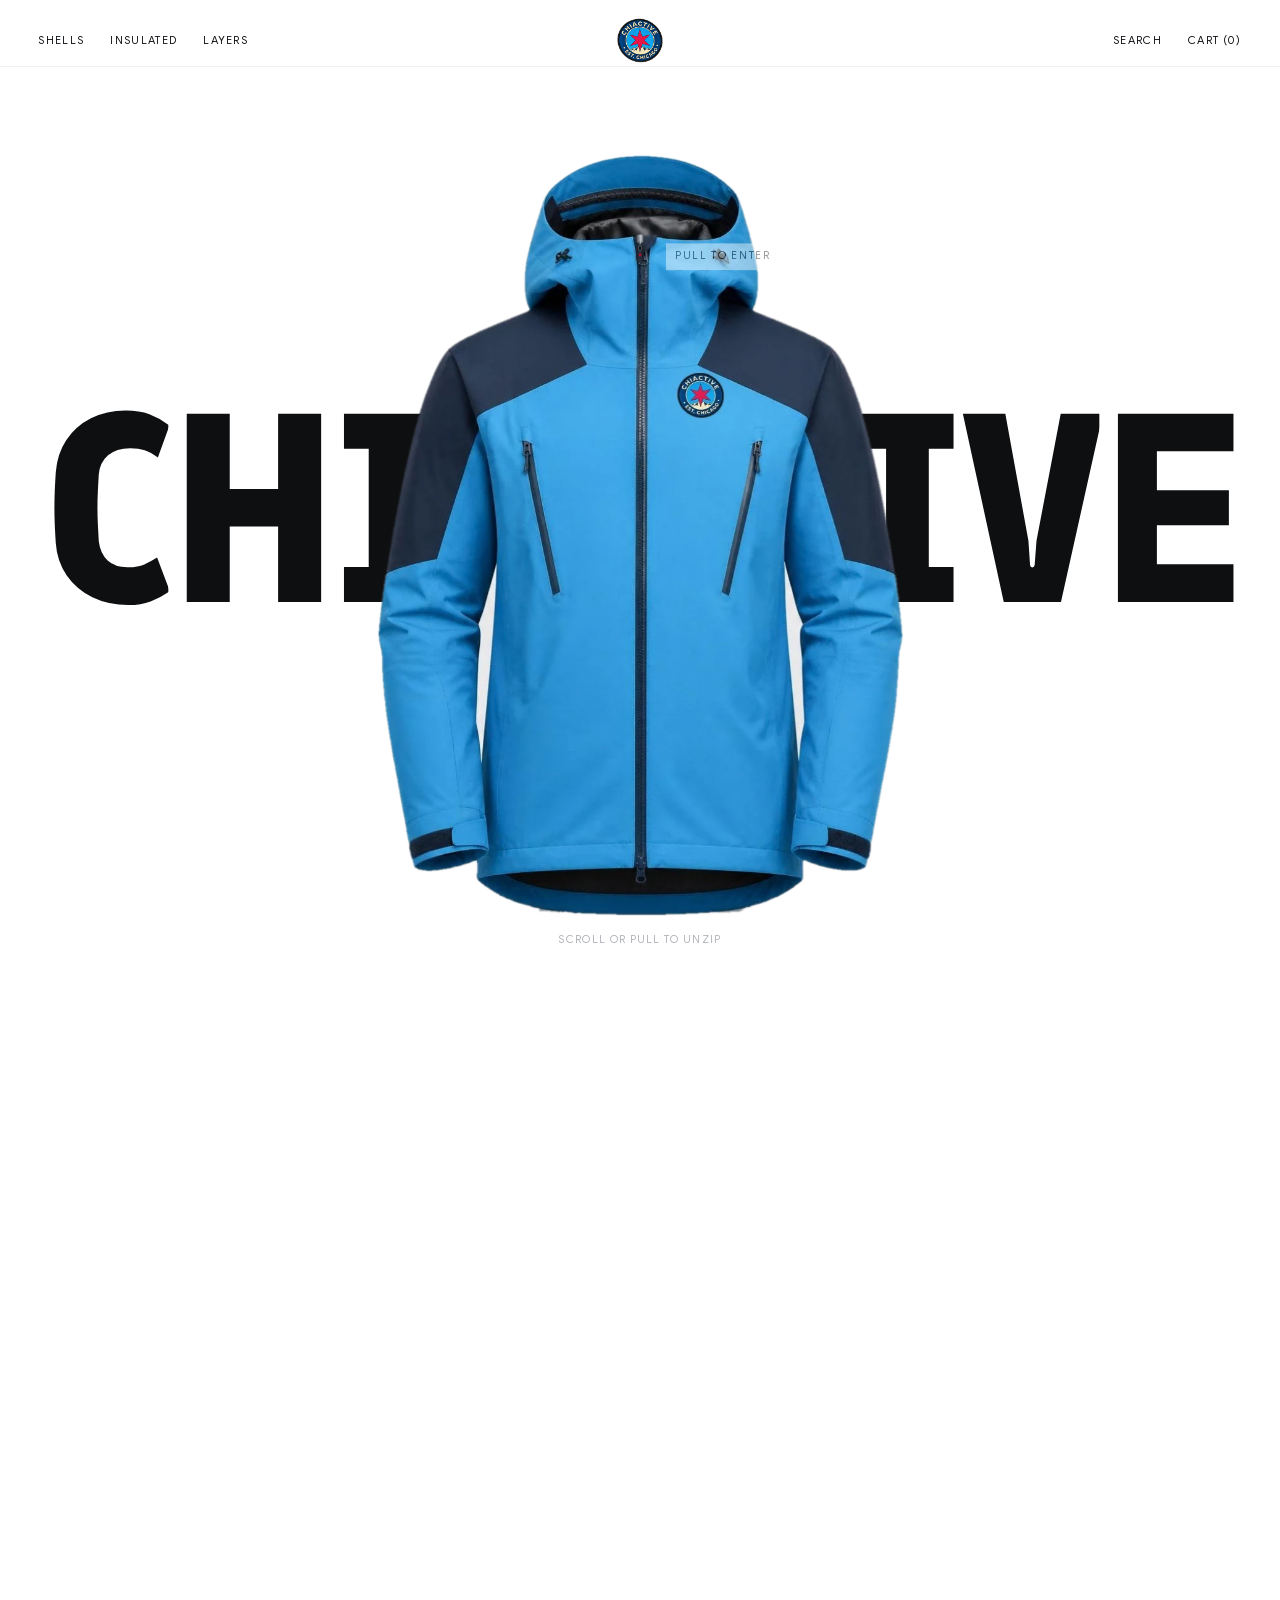
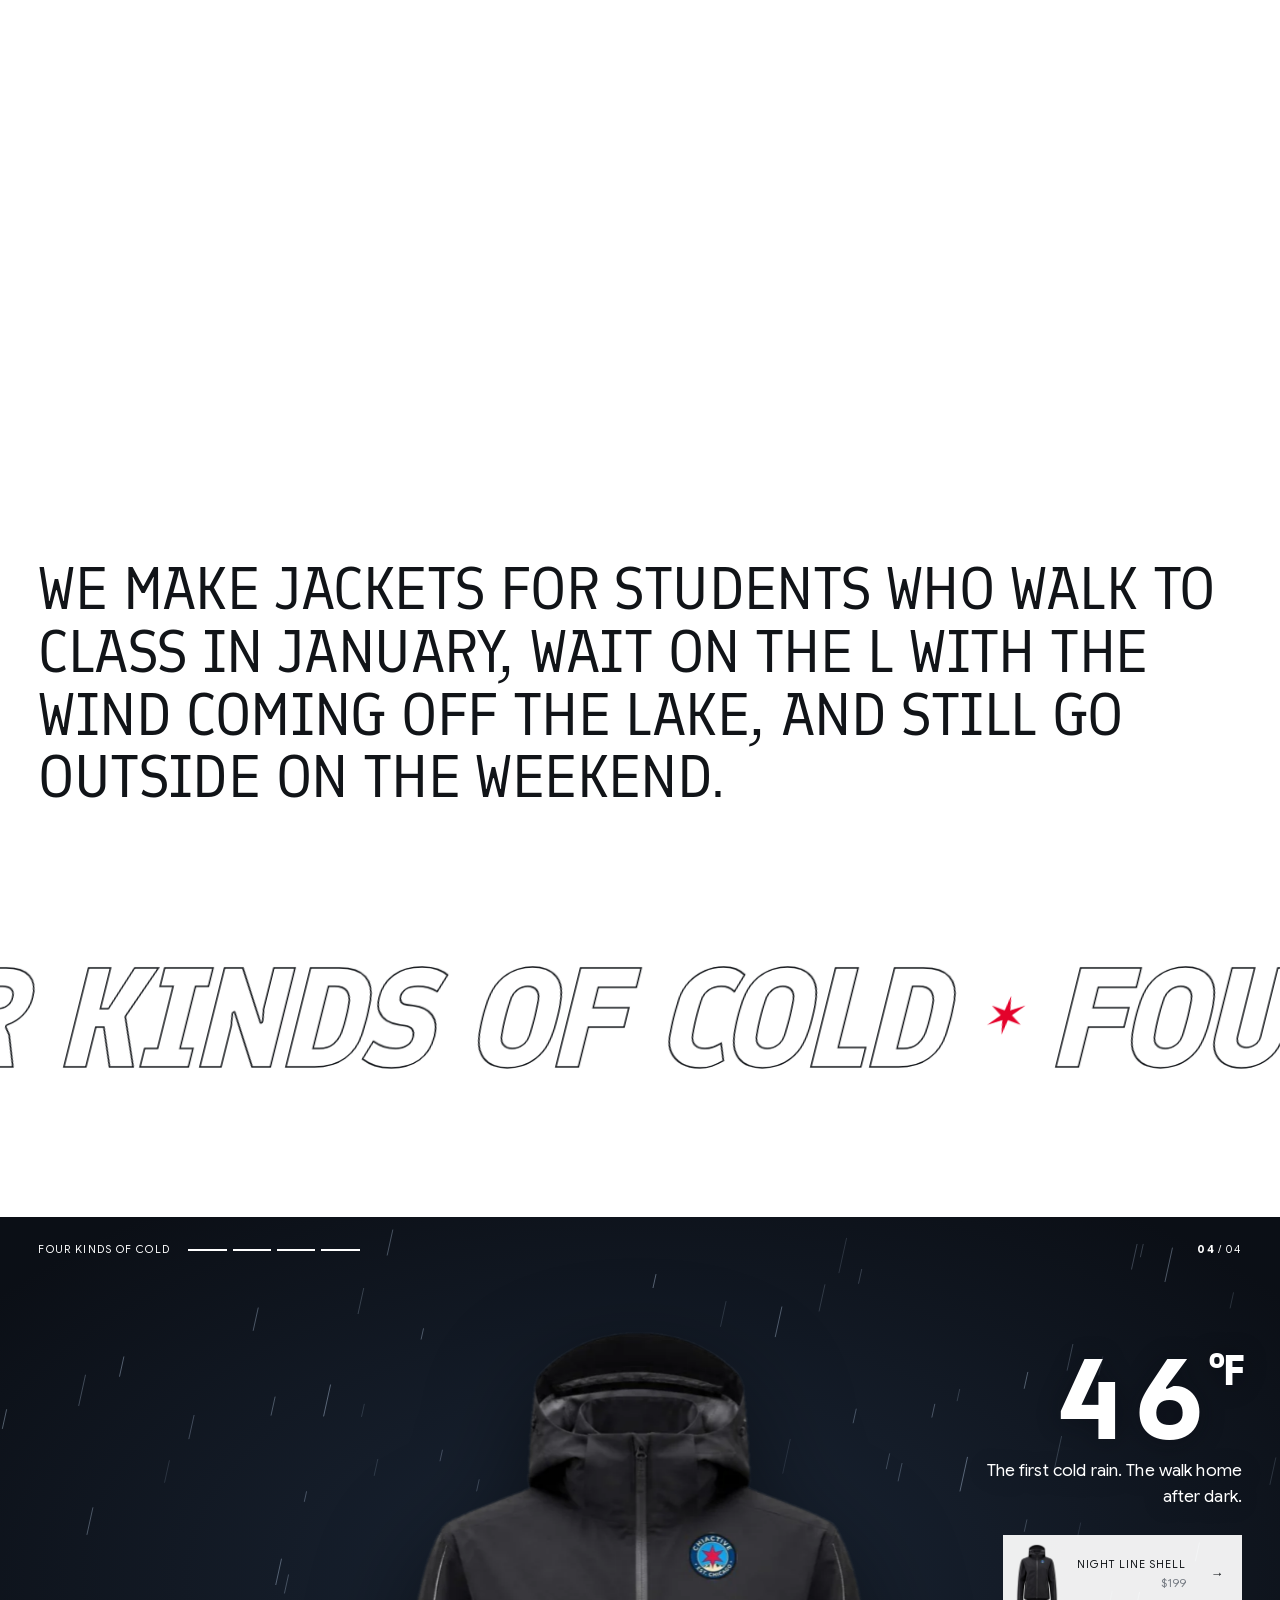
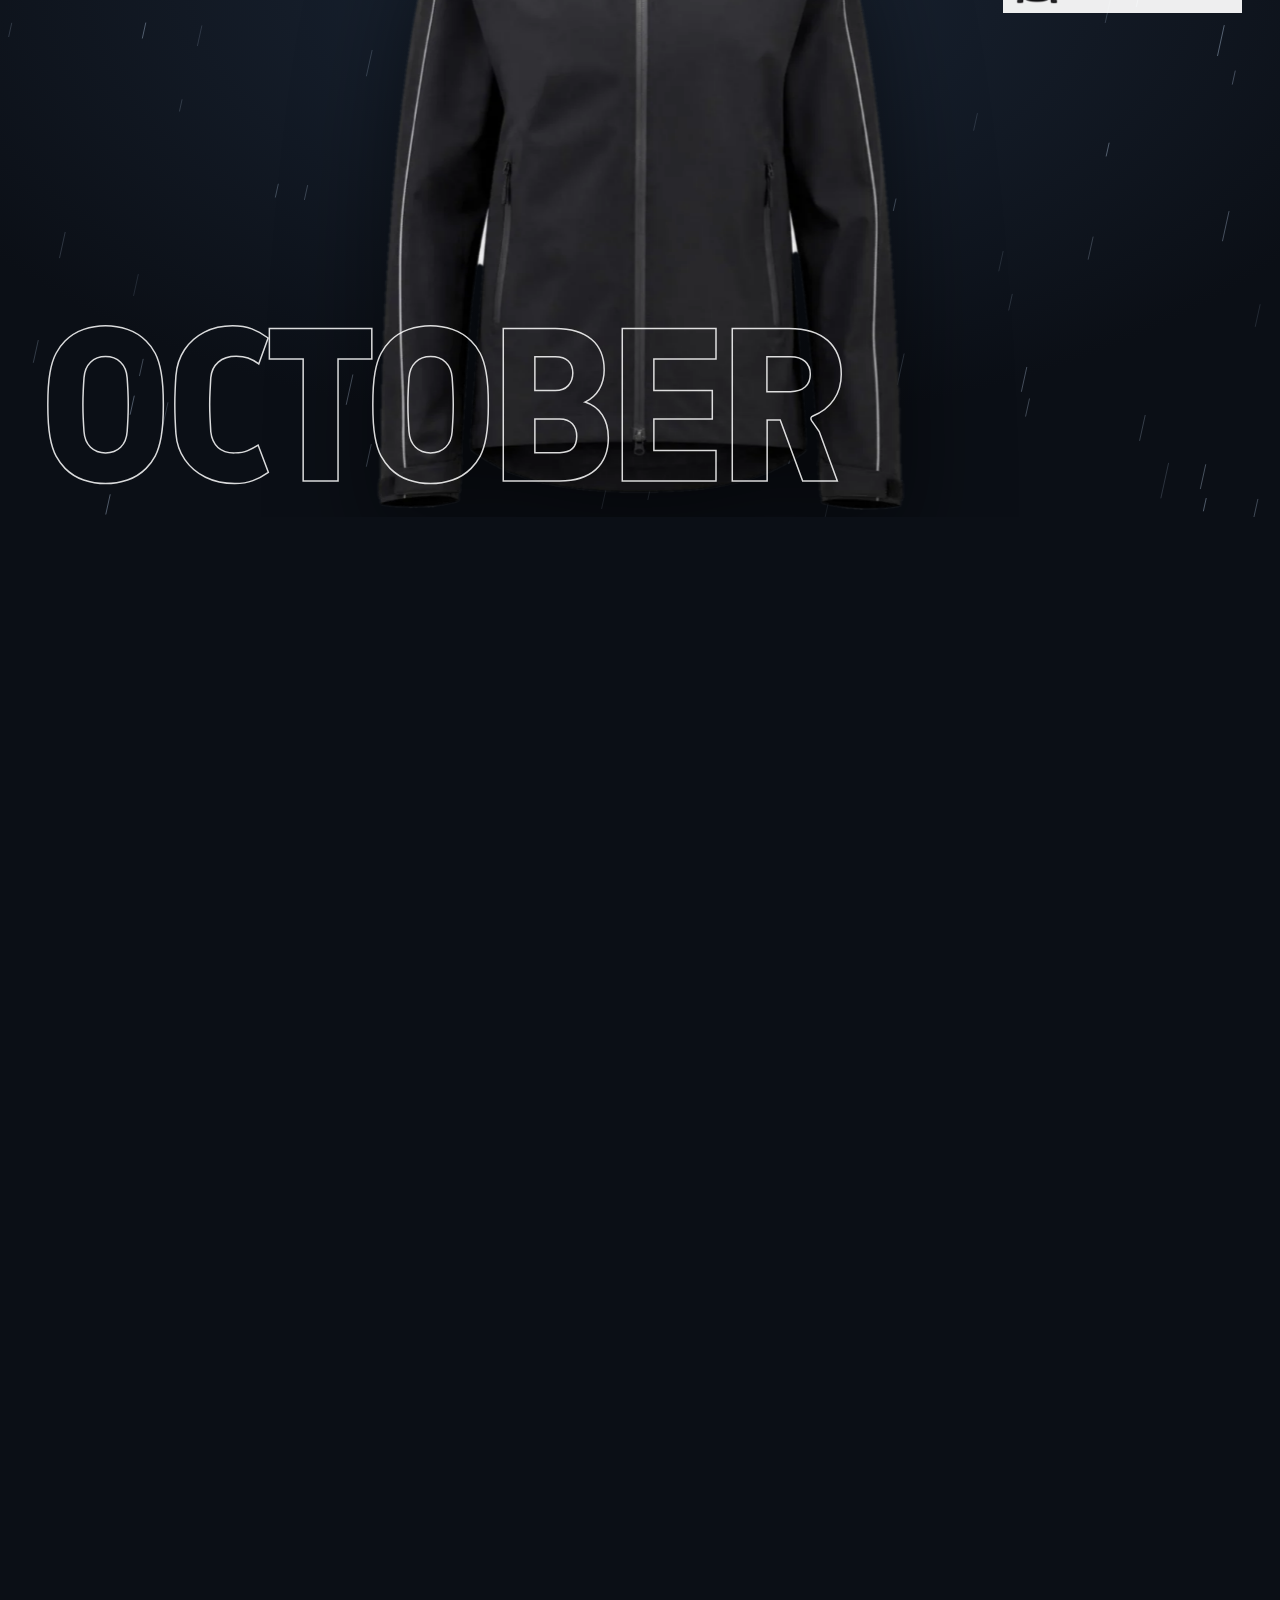
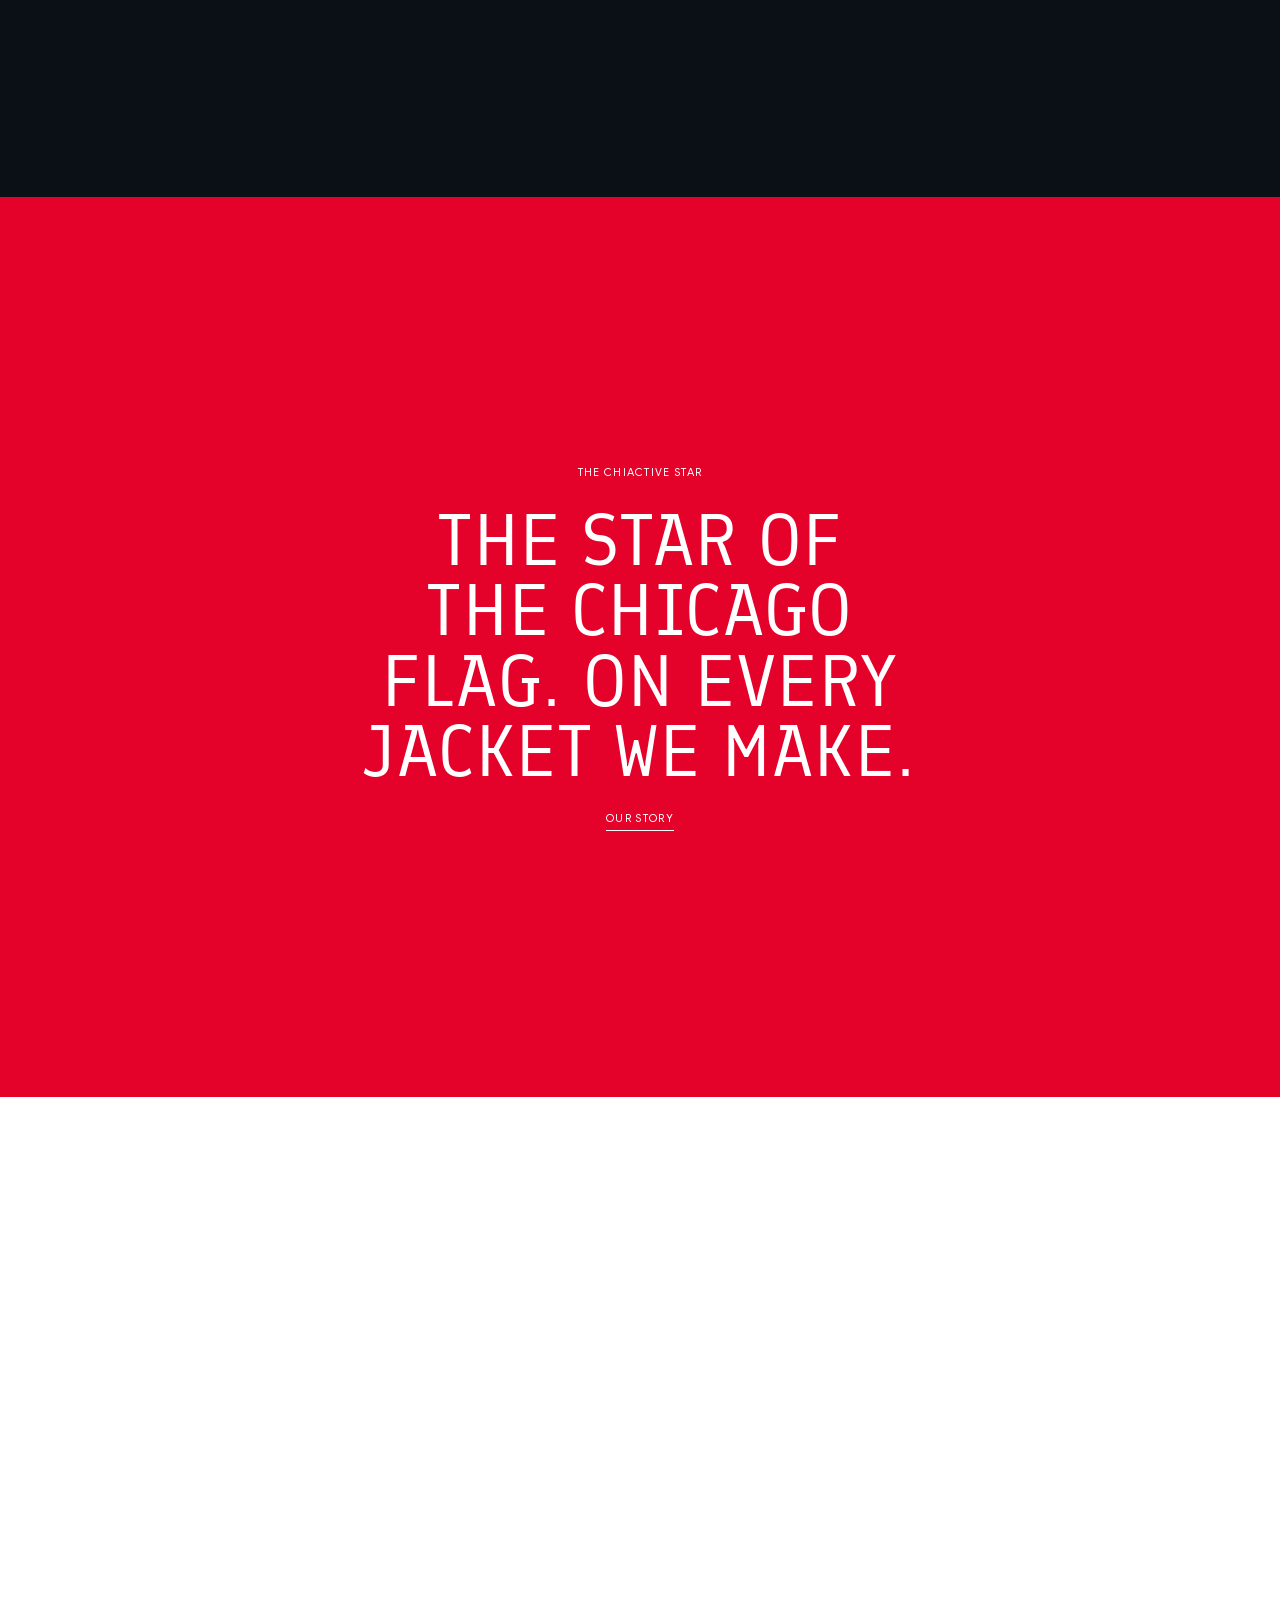
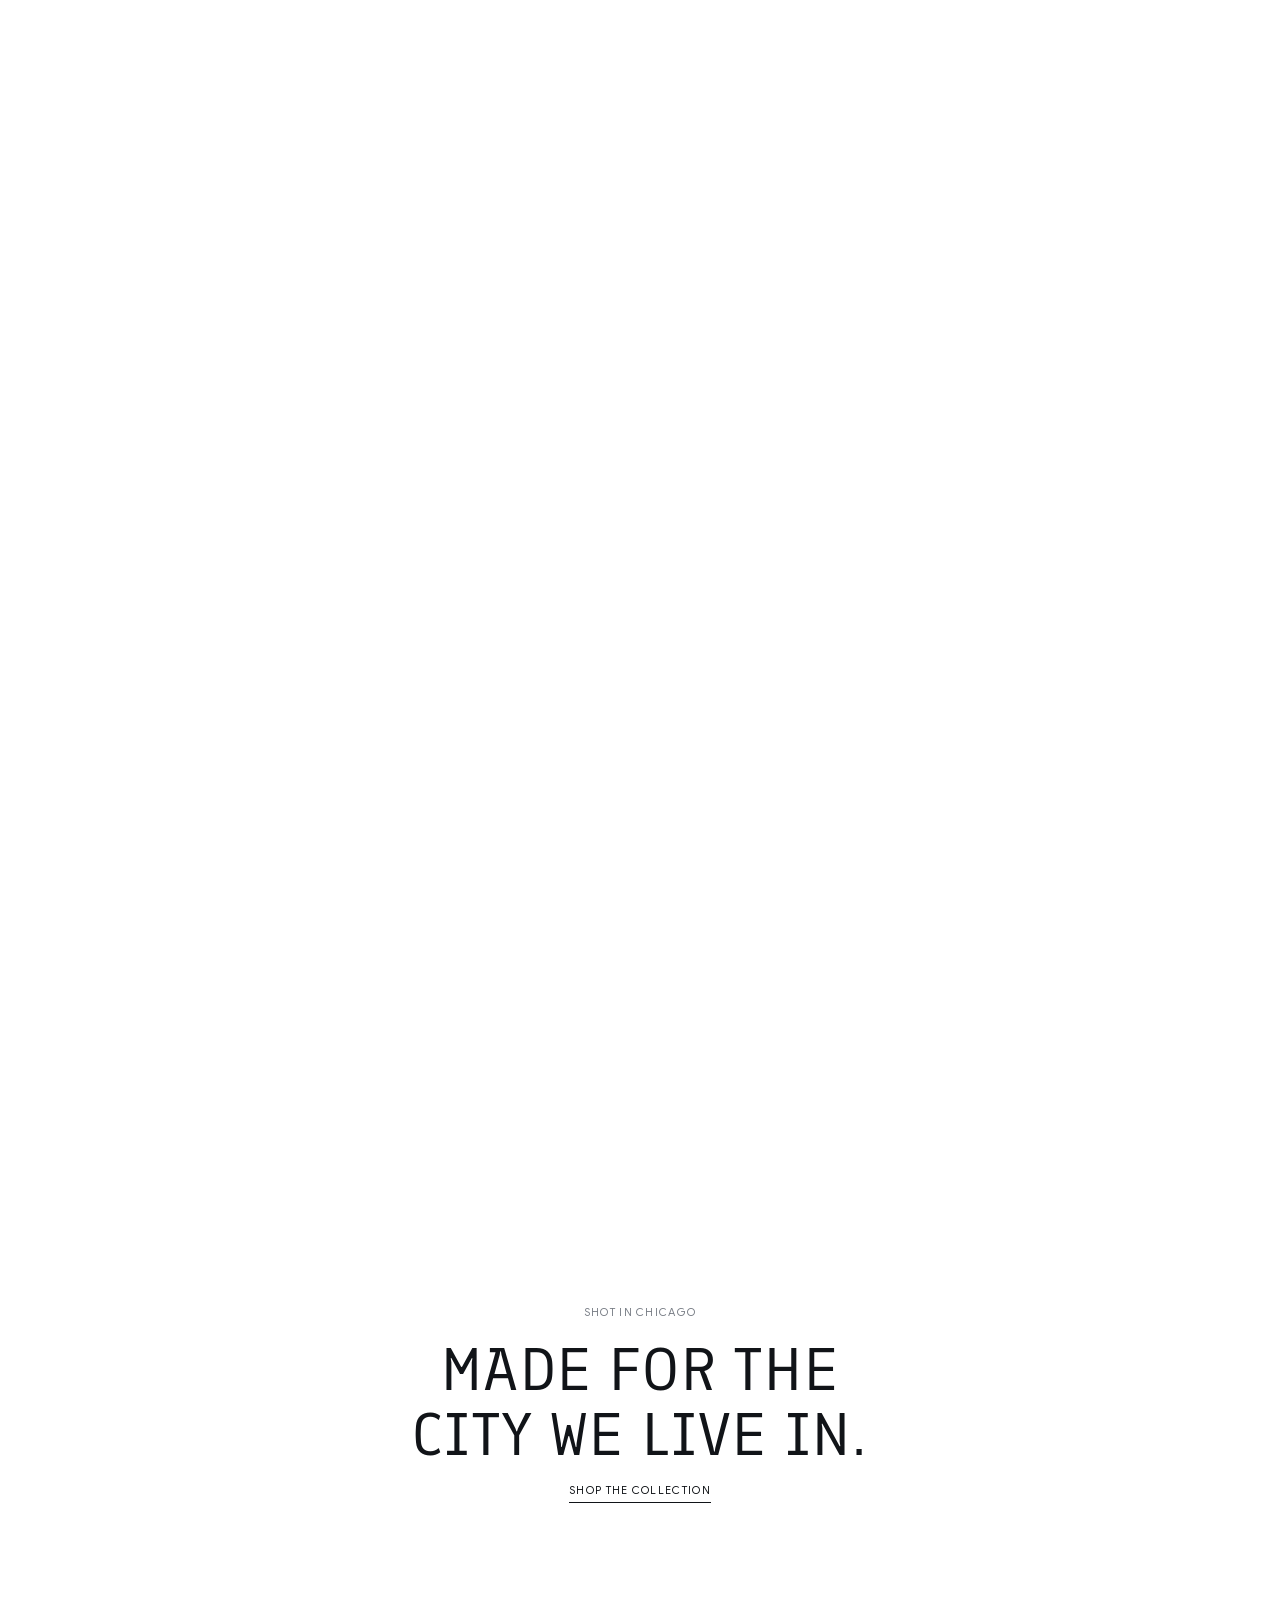
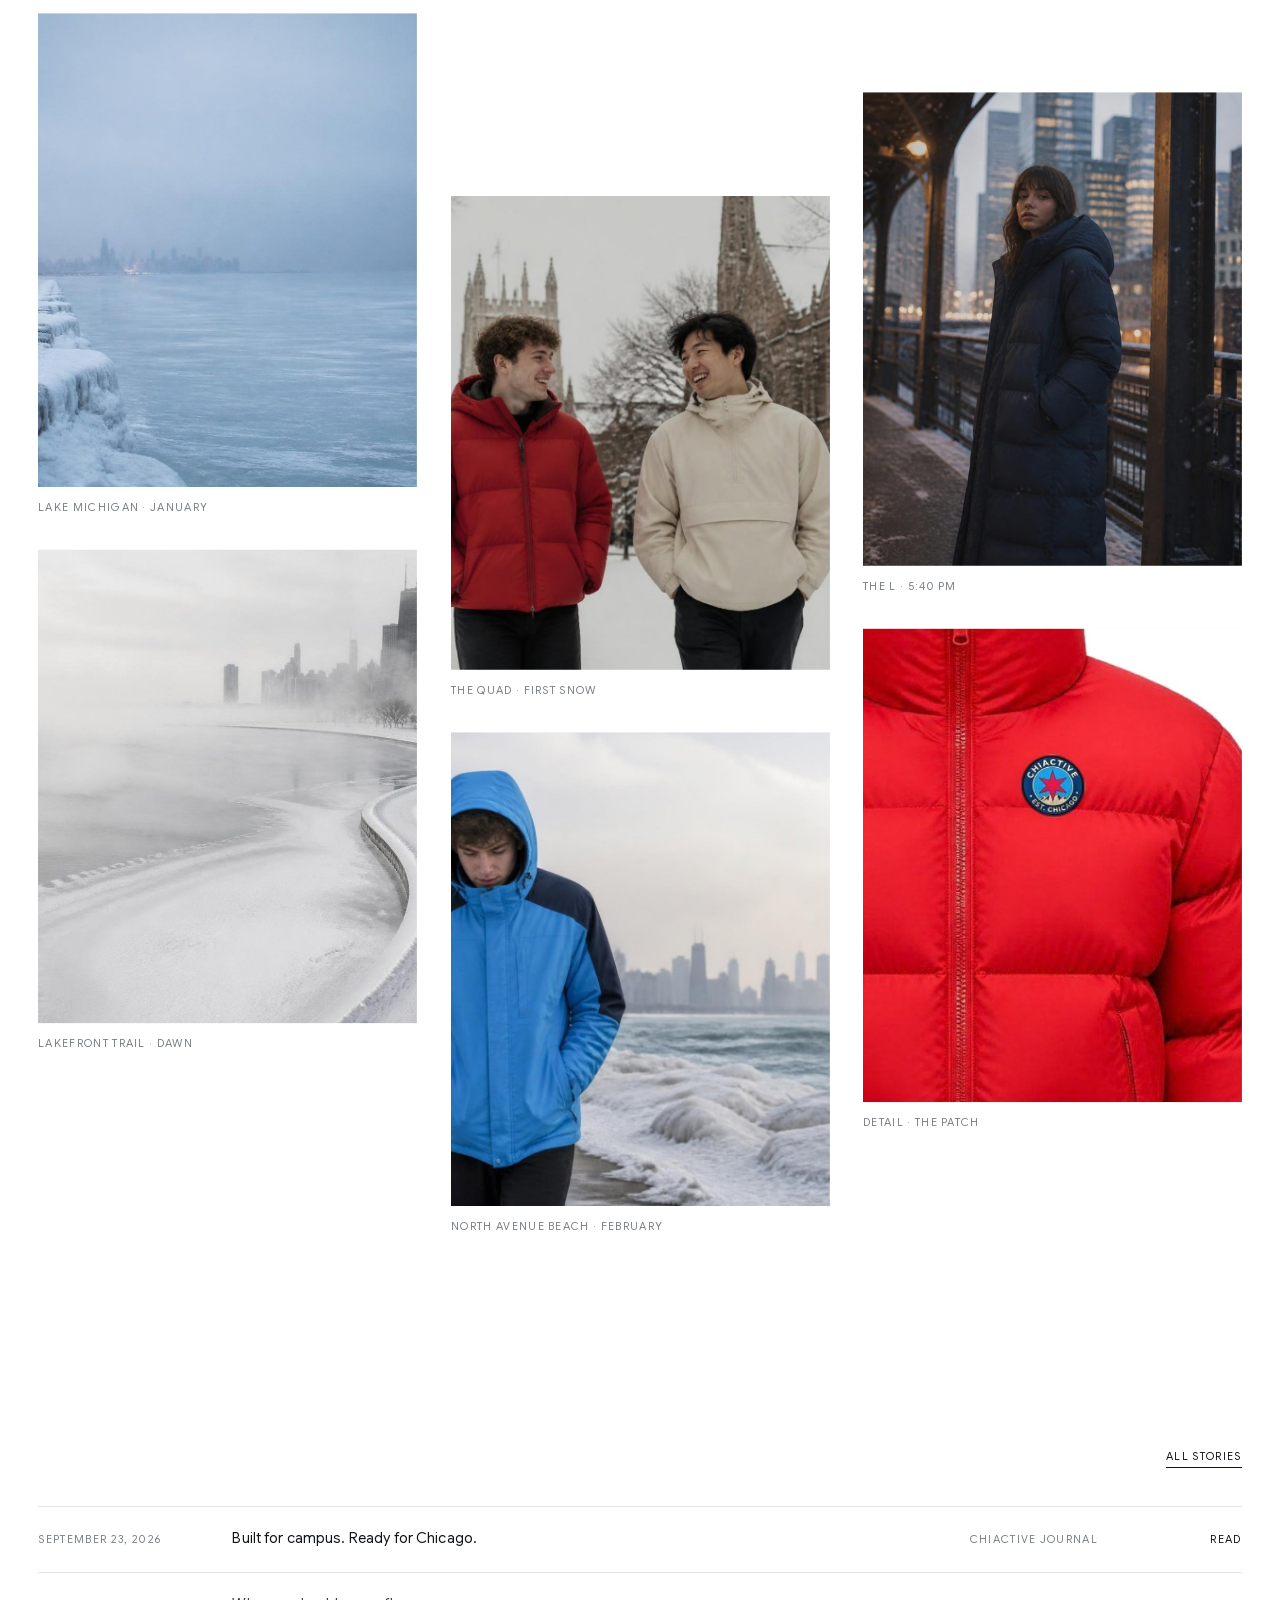
==== index.html @ e617e43b "Update site" ====
<!DOCTYPE html>
<html lang="en" data-root="">
<head>
<meta charset="UTF-8">
<meta name="viewport" content="width=device-width, initial-scale=1">
<title>ChiActive | Collection 01</title>
<meta name="description" content="ChiActive Collection 01: six jackets for the four-season city.">
<link rel="icon" href="images/logo-badge-160.png">
<meta name="theme-color" content="#ffffff">
<meta property="og:type" content="website">
<meta property="og:site_name" content="ChiActive">
<meta property="og:title" content="ChiActive | Collection 01">
<meta property="og:description" content="ChiActive Collection 01: six jackets for the four-season city.">
<meta property="og:image" content="https://myraune.github.io/chiactive/images/ai/og-image.jpg">
<meta name="twitter:card" content="summary_large_image">
<link rel="stylesheet" href="styles.css?v=c41">
<link rel="preload" as="image" href="images/ai/cutouts/lakeshore-shell-hd.webp">
<script>/* Skip the loading screen after the first visit in this browser session. */
try { if (sessionStorage.getItem('chiactive-loaded')) document.documentElement.classList.add('seen'); } catch (e) {}</script><style>
.cx-edit { --e-bg: #E6E7E9; background: var(--e-bg); }
.cx-edit .e-top { display: flex; justify-content: space-between; padding: 7px var(--gutter); background: #0E0F11; color: #fff; font-size: 10px; letter-spacing: .14em; text-transform: uppercase; }
.cx-edit .e-hdr { display: grid; grid-template-columns: 1fr auto 1fr; align-items: center; padding: 18px var(--gutter); }
.cx-edit .e-hdr nav, .cx-edit .e-tools { display: flex; gap: 26px; font-size: 11px; letter-spacing: .12em; text-transform: uppercase; }
.cx-edit .e-hdr a, .cx-edit .e-tools button { text-decoration: none; background: none; border: 0; padding: 0; cursor: pointer; font: inherit; letter-spacing: inherit; text-transform: inherit; }
.cx-edit .e-tools { justify-self: end; }
.cx-edit .e-logo { font: 700 30px/1 var(--font-head); letter-spacing: .02em; text-decoration: none; }
.e-hero { position: relative; height: min(86svh, 860px); min-height: 560px; overflow: hidden; transition: background .9s var(--ease); }
.e-word { position: absolute; left: 50%; top: 50%; transform: translate(-50%, -54%); margin: 0; font: 700 21vw/.8 var(--font-head); letter-spacing: -.035em; color: #0E0F11; white-space: nowrap; pointer-events: none; will-change: transform; }
.e-stage { position: absolute; left: 50%; bottom: 4%; width: min(40vw, 520px); height: 86%; transform: translateX(-50%); will-change: transform; display: block; z-index: 1; }
.e-stage img { position: absolute; inset: 0; width: 100%; height: 100%; object-fit: contain; object-position: 50% 100%; opacity: 0; transform: translateY(10px) scale(.99); transition: opacity 1.6s var(--ease), transform 2s var(--ease); }
.e-stage::after { content: ""; position: absolute; left: 18%; right: 18%; bottom: -1.5%; height: 5%; background: radial-gradient(closest-side, rgba(14,15,17,.14), rgba(14,15,17,.05) 60%, transparent); animation: e-shadow 7s ease-in-out infinite; }
.e-float { position: absolute; inset: 0; animation: e-float 7s ease-in-out infinite; }
/* "View" label: a round black label follows the pointer over the jacket; the jacket links to its page. */
.e-view { position: absolute; left: 0; top: 0; z-index: 3; pointer-events: none; will-change: transform; }
.e-view span { display: grid; place-items: center; width: 86px; height: 86px; margin: -43px 0 0 -43px; border-radius: 50%; background: #0E0F11; color: #fff; font-size: 10px; letter-spacing: .18em; text-transform: uppercase; opacity: 0; transform: scale(.4); transition: opacity .35s var(--ease), transform .55s var(--ease); }
.e-hero.over .e-view span { opacity: 1; transform: none; }
.e-hero.over a.e-stage { cursor: none; }
@media (hover: none) { .e-view { display: none; } }
@keyframes e-float { 50% { translate: 0 -8px; } }
@keyframes e-shadow { 50% { transform: scaleX(.9); opacity: .75; } }
@media (prefers-reduced-motion: reduce) { .e-float, .e-stage::after { animation: none; } }
.e-stage img.on { opacity: 1; transform: none; }
.e-hero { touch-action: pan-y; }
.e-kicker { position: absolute; left: var(--gutter); top: 9%; font-size: 11px; letter-spacing: .3em; line-height: 2; text-transform: uppercase; }
.e-kicker::after { content: ""; display: block; width: 28px; border-top: 1px solid currentColor; margin-top: 8px; }
.e-side { position: absolute; right: var(--gutter); bottom: 22%; font-size: 11px; letter-spacing: .3em; line-height: 2; text-transform: uppercase; text-align: left; }
.e-side::after { content: ""; display: block; width: 28px; border-top: 1px solid currentColor; margin-top: 8px; }
.e-actions { position: absolute; left: var(--gutter); bottom: 12%; display: flex; gap: 22px; align-items: center; z-index: 2; }
.e-btn { background: #0E0F11; color: #fff; text-decoration: none; padding: 13px 22px; font-size: 11px; letter-spacing: .14em; text-transform: uppercase; }
.e-btn { transition: background .45s var(--ease); }
.e-btn:hover { background: var(--secondary); }
.e-actions .link { color: #0E0F11; }
.e-now { position: absolute; left: var(--gutter); bottom: 5%; font-size: 11px; letter-spacing: .1em; text-transform: uppercase; z-index: 2; }
.e-now a { text-decoration: none; border-bottom: 1px solid currentColor; }
.e-pager { position: absolute; right: var(--gutter); top: 9%; display: grid; gap: 6px; z-index: 2; }
.e-pager button { display: flex; gap: 10px; background: none; border: 0; padding: 2px 0; cursor: pointer; font-size: 11px; letter-spacing: .1em; text-transform: uppercase; color: #6B7078; text-align: left; }
.e-pager button span { width: 20px; }
.e-pager button[aria-pressed="true"] { color: #0E0F11; }
.e-pager button[aria-pressed="true"] span::after { content: " —"; }
.e-cats { display: grid; grid-template-columns: repeat(3, minmax(0, 1fr)); gap: 40px; padding: 36px var(--gutter); background: #0E0F11; color: #fff; }
.e-cat { display: grid; grid-template-columns: 96px minmax(0, 1fr); gap: 20px; align-items: center; text-decoration: none; }
.e-cat img { aspect-ratio: 4 / 5; object-fit: cover; background: #EBEBED; }
.e-cat b { display: block; font: 400 1.3rem var(--font-head); text-transform: uppercase; letter-spacing: .04em; }
.e-cat span { display: block; font-size: 12px; color: #B7BCC3; margin: 4px 0 10px; }
.e-cat i { font-style: normal; font-size: 11px; letter-spacing: .12em; text-transform: uppercase; border-bottom: 1px solid #fff; }
.e-season { display: grid; grid-template-columns: minmax(0, 5fr) minmax(0, 7fr); background: #D5D7DA; min-height: 520px; }
.e-season > div:first-child { display: grid; align-content: center; justify-items: start; gap: 20px; padding: clamp(32px, 6vw, 96px); }
.e-season h2 { font: 700 clamp(3rem, 6vw, 5.6rem)/.88 var(--font-head); letter-spacing: -.01em; }
.e-season img { width: 100%; height: 100%; object-fit: cover; filter: grayscale(1) contrast(1.05); }
.e-best { padding: 64px var(--gutter) 0; }
.e-best-head { display: flex; justify-content: space-between; align-items: baseline; margin-bottom: 24px; }
.e-best-head h2 { font: 700 1.8rem var(--font-head); letter-spacing: .01em; }
.e-grid { display: grid; grid-template-columns: repeat(4, minmax(0, 1fr)); gap: 16px; }
.e-card { text-decoration: none; display: grid; gap: 6px; }
.e-card div { position: relative; background: #EBEBED; aspect-ratio: 1136/1408; overflow: hidden; }
.e-card img { width: 100%; height: 100%; object-fit: cover; transition: transform 1.6s var(--ease); }
.e-card:hover img { transform: scale(1.035); }
.e-heart { position: absolute; right: 10px; top: 10px; width: 26px; height: 26px; display: grid; place-items: center; border-radius: 50%; background: #fff; font-size: 13px; }
.e-card p { font-size: 12px; letter-spacing: .06em; text-transform: uppercase; }
.e-card .m { color: #6B7078; }
.cx-edit .ftr { background: var(--e-bg); }
@media (max-width: 800px) {
  .cx-edit .e-top span:last-child { display: none; }
  .cx-edit .e-tools { gap: 16px; }
  .e-hero { height: 128vw; }
  .e-stage { width: 70vw; height: 64%; bottom: 20%; }
  .e-word { top: 40%; }
  .e-pager { display: none; }
  .e-side { display: none; }
  .e-cats, .e-season { grid-template-columns: 1fr; }
  .e-grid { grid-template-columns: repeat(2, minmax(0, 1fr)); }
}
</style>
<style>
/* Main homepage: editorial opening on studio grey, then the minimal store on white. */
.home-ed { background: #fff; }
.home-ed .ed-top { background: #FFFFFF; }
.home-ed .ftr { background: #fff; }
.home-ed .e-hero { height: calc(100svh - 66px); max-height: 940px; }
.home-ed .e-kicker, .home-ed .e-pager, .home-ed .e-side, .home-ed .e-actions, .home-ed .e-now { display: none; }
@media (max-width: 800px) {
  .home-ed .e-hero { height: 128vw; max-height: none; }
}
</style>
</head>
<body class="cx-edit home-ed">
<a class="skip" href="#main">Skip to content</a>

<div class="loader" aria-hidden="true"><div class="loader-logo"></div></div>
<div class="site-top">
<header class="e-hdr">
  <nav class="hdr-nav" aria-label="Main"><button class="menu-btn" type="button" aria-expanded="false" aria-controls="menu">Menu</button><a href="shop.html#shells">Shells</a><a href="shop.html#insulated">Insulated</a><a href="shop.html#layers">Layers</a></nav>
  <a class="e-logo e-badge" href="index.html" aria-label="ChiActive home"><img src="images/logo-badge-160.png" alt="" width="46" height="46"></a>
  <div class="e-tools"><button type="button" data-open-search>Search</button><button type="button" data-open-cart aria-label="Open cart">Cart <span class="cart-count" aria-live="polite">0</span></button></div>
</header>
</div>
<div class="menu" id="menu" hidden><nav aria-label="Menu"><a href="shop.html">Shop</a><a href="shop.html#shells">Shells</a><a href="shop.html#insulated">Insulated</a><a href="shop.html#layers">Layers</a><a href="blog/index.html">Journal</a><a href="about.html">About</a></nav><div class="menu-sub"><a class="link" href="checkout.html">Checkout</a></div></div>

<main id="main">
  <section class="zip" data-zip aria-label="Unzip the Lakeshore Shell to enter Collection 01">
    <div class="zip-pin">
      <p class="zip-word" aria-hidden="true" data-split="chars" data-manual>CHIACTIVE</p>
      <div class="zip-inside">
        <div class="zi-head"><p class="small muted">Collection 01</p><h2>Six jackets. One city.</h2></div>
        <div class="zi-row"><a class="zi-item" href="jackets/lakeshore-shell.html"><img src="images/ai/cutouts/lakeshore-shell.webp" alt="" loading="lazy" style="view-transition-name:jkt-lakeshore-shell"><b>Lakeshore Shell</b><span>$289</span></a><a class="zi-item" href="jackets/312-down-parka.html"><img src="images/ai/cutouts/312-down-parka.webp" alt="" loading="lazy" style="view-transition-name:jkt-312-down-parka"><b>312 Down Parka</b><span>$349</span></a><a class="zi-item" href="jackets/loop-puffer.html"><img src="images/ai/cutouts/loop-puffer.webp" alt="" loading="lazy" style="view-transition-name:jkt-loop-puffer"><b>Loop Puffer</b><span>$229</span></a><a class="zi-item" href="jackets/wacker-anorak.html"><img src="images/ai/cutouts/wacker-anorak.webp" alt="" loading="lazy" style="view-transition-name:jkt-wacker-anorak"><b>Wacker Anorak</b><span>$149</span></a><a class="zi-item" href="jackets/north-branch-fleece.html"><img src="images/ai/cutouts/north-branch-fleece.webp" alt="" loading="lazy" style="view-transition-name:jkt-north-branch-fleece"><b>North Branch Fleece</b><span>$139</span></a><a class="zi-item" href="jackets/night-line-shell.html"><img src="images/ai/cutouts/night-line-shell.webp" alt="" loading="lazy" style="view-transition-name:jkt-night-line-shell"><b>Night Line Shell</b><span>$199</span></a></div>
        <a class="link zi-all" href="shop.html">Shop the collection</a>
      </div>
      <div class="zip-jacket"><img class="zip-photo" src="images/ai/cutouts/lakeshore-shell-hd.webp" alt="The Lakeshore Shell, zipped up"></div>
      
      <canvas class="zip-gl" aria-hidden="true"></canvas>
      <img class="zip-badge" src="images/logo-badge.png" alt="" aria-hidden="true">
      <button class="zip-pull" type="button" role="slider" aria-label="Zip pull: drag down to unzip" aria-valuemin="0" aria-valuemax="100" aria-valuenow="0"><svg viewBox="0 0 60 140" aria-hidden="true"><defs>
        <linearGradient id="zpM" x1="0" x2="1"><stop offset="0" stop-color="#2A2F37"/><stop offset=".45" stop-color="#9AA1AA"/><stop offset=".6" stop-color="#C9CED4"/><stop offset="1" stop-color="#2A2F37"/></linearGradient>
        <linearGradient id="zpT" x1="0" x2="1"><stop offset="0" stop-color="#151A22"/><stop offset=".5" stop-color="#2C3644"/><stop offset="1" stop-color="#151A22"/></linearGradient></defs>
      <path d="M9 4 Q30 -3 51 4 L46 38 Q30 46 14 38 Z" fill="url(#zpM)"/>
      <path d="M16 8 Q30 4 44 8" stroke="#fff" stroke-opacity=".5" stroke-width="1.5" fill="none"/>
      <rect x="24" y="32" width="12" height="20" rx="4" fill="url(#zpM)"/>
      <rect x="11" y="46" width="38" height="92" rx="19" fill="url(#zpT)"/>
      <rect x="13.5" y="48.5" width="33" height="87" rx="16.5" fill="none" stroke="#fff" stroke-opacity=".18"/>
      <rect x="22" y="56" width="16" height="22" rx="8" fill="#0B0F16" stroke="#9AA1AA" stroke-width="2"/>
      <polygon points="30.00,91.00 32.15,96.28 37.79,95.50 34.30,100.00 37.79,104.50 32.15,103.72 30.00,109.00 27.85,103.72 22.21,104.50 25.70,100.00 22.21,95.50 27.85,96.28" fill="#E4022B"/></svg></button>
      <span class="zip-hint" aria-hidden="true">Pull to enter</span>
      <p class="zip-cue small">Scroll or pull to unzip</p>
    </div>
  </section>

  <section class="mf" aria-label="What ChiActive is for">
    <p class="small muted mf-kicker" data-split>ChiActive · Est. Chicago</p>
    <p class="mf-text" data-scrub>We make jackets for students who walk to class in January, wait on the L with the wind coming off the lake, and still go outside on the weekend.</p>
  </section>
  <div class="mq" aria-hidden="true"><div class="mq-track"><div class="mq-group"><span>Four kinds of cold</span><i>✶</i><span>Four kinds of cold</span><i>✶</i><span>Four kinds of cold</span><i>✶</i></div><div class="mq-group"><span>Four kinds of cold</span><i>✶</i><span>Four kinds of cold</span><i>✶</i><span>Four kinds of cold</span><i>✶</i></div></div></div>
  <section class="ss" data-seasons aria-label="Four kinds of cold">
    <div class="ss-stage" data-stage>
      <div class="ss-track"><article class="ss-panel" aria-label="January">
        <div class="ss-media"><img src="images/ai/campaign-l-platform.jpg" alt="Wind chill on the L platform, 7:40 am." style="object-position:50% 30%" loading="lazy"></div><div class="ss-shade"></div>
        <p class="ss-month" aria-hidden="true">January</p>
        <div class="ss-info"><p class="ss-temp"><b data-temp="-4" data-from="32">−4</b><span>°F</span></p><p class="ss-line">Wind chill on the L platform, 7:40 am.</p>
          <a class="ss-chip" href="jackets/312-down-parka.html"><img src="images/ai/cutouts/312-down-parka.webp" alt="" loading="lazy"><span><b>312 Down Parka</b>$349</span><i aria-hidden="true">→</i></a></div>
      </article><article class="ss-panel" aria-label="February">
        <div class="ss-media"><img src="images/ai/campaign-breakwater.jpg" alt="Thirty miles an hour off a frozen lake." style="object-position:30% 50%" loading="lazy"></div><div class="ss-shade"></div>
        <p class="ss-month" aria-hidden="true">February</p>
        <div class="ss-info"><p class="ss-temp"><b data-temp="19" data-from="-4">19</b><span>°F</span></p><p class="ss-line">Thirty miles an hour off a frozen lake.</p>
          <a class="ss-chip" href="jackets/lakeshore-shell.html"><img src="images/ai/cutouts/lakeshore-shell.webp" alt="" loading="lazy"><span><b>Lakeshore Shell</b>$289</span><i aria-hidden="true">→</i></a></div>
      </article><article class="ss-panel" aria-label="April">
        <div class="ss-media"><img src="images/ai/campaign-campus.jpg" alt="Snow on the quad. Sun on the way." style="object-position:50% 40%" loading="lazy"></div><div class="ss-shade"></div>
        <p class="ss-month" aria-hidden="true">April</p>
        <div class="ss-info"><p class="ss-temp"><b data-temp="41" data-from="19">41</b><span>°F</span></p><p class="ss-line">Snow on the quad. Sun on the way.</p>
          <a class="ss-chip" href="jackets/loop-puffer.html"><img src="images/ai/cutouts/loop-puffer.webp" alt="" loading="lazy"><span><b>Loop Puffer</b>$229</span><i aria-hidden="true">→</i></a></div>
      </article><article class="ss-panel ss-night" aria-label="October">
        <div class="ss-media ss-dark"><canvas class="ss-rain" aria-hidden="true"></canvas></div><img class="ss-hero-cut" src="images/ai/cutouts/night-line-shell.webp" alt="The Night Line Shell in the rain" loading="lazy">
        <p class="ss-month" aria-hidden="true">October</p>
        <div class="ss-info"><p class="ss-temp"><b data-temp="46" data-from="41">46</b><span>°F</span></p><p class="ss-line">The first cold rain. The walk home after dark.</p>
          <a class="ss-chip" href="jackets/night-line-shell.html"><img src="images/ai/cutouts/night-line-shell.webp" alt="" loading="lazy"><span><b>Night Line Shell</b>$199</span><i aria-hidden="true">→</i></a></div>
      </article></div>
      <div class="ss-ui"><p class="small">Four kinds of cold</p><div class="ss-bars"><i><span></span></i><i><span></span></i><i><span></span></i><i><span></span></i></div><p class="small ss-count"><b data-ss-n>01</b> / 04</p></div>
    </div>
  </section>
  <section class="st" data-star aria-label="The ChiActive patch">
    <div class="st-stage" data-stage>
      <div class="st-cam"><img class="st-jacket" src="images/ai/white/lakeshore-shell.jpg" alt="The Lakeshore Shell" loading="lazy"><img class="st-badge" src="images/logo-badge.png" alt="" loading="lazy"></div>
      <div class="st-bg"></div>
      <svg class="st-svg" aria-hidden="true"><polygon class="st-star" points="0.0000,-1.0000 0.2400,-0.4157 0.8660,-0.5000 0.4800,0.0000 0.8660,0.5000 0.2400,0.4157 0.0000,1.0000 -0.2400,0.4157 -0.8660,0.5000 -0.4800,0.0000 -0.8660,-0.5000 -0.2400,-0.4157"/></svg>
      <p class="st-fig small">Fig. 01 · Lakeshore Shell</p>
      <p class="st-look">Look closer.</p>
      <div class="st-notes"><p class="small">Fig. 02 · The patch</p><p class="small">41.8781° N, 87.6298° W</p></div>
      <div class="st-final"><p class="small">The ChiActive star</p><h2 data-split data-manual>The star of the Chicago flag. On every jacket we make.</h2><a class="link" href="about.html">Our story</a></div>
    </div>
  </section>
  <section class="gl" data-gallery-cols aria-labelledby="gl-h">
    <div class="gl-head"><p class="small muted">Shot in Chicago</p><h2 id="gl-h" data-split>Made for the city we live in.</h2><a class="link" href="shop.html" data-magnetic>Shop the collection</a></div>
    <div class="gl-cols"><div class="gl-col" data-speed="-0.6"><figure class="gl-fig" data-reveal="mask"><div class="gl-in"><img src="images/ai/campaign-breakwater.jpg" alt="Lake Michigan · January" loading="lazy"></div><figcaption class="small">Lake Michigan · January</figcaption></figure><figure class="gl-fig" data-reveal="mask"><div class="gl-in"><img src="images/ai/campaign-shoreline.jpg" alt="Lakefront Trail · Dawn" loading="lazy"></div><figcaption class="small">Lakefront Trail · Dawn</figcaption></figure></div><div class="gl-col" data-speed="0.5"><figure class="gl-fig" data-reveal="mask"><div class="gl-in"><img src="images/ai/campaign-campus.jpg" alt="The quad · First snow" loading="lazy"></div><figcaption class="small">The quad · First snow</figcaption></figure><figure class="gl-fig" data-reveal="mask"><div class="gl-in"><img src="images/ai/campaign-lakefront.jpg" alt="North Avenue Beach · February" loading="lazy"></div><figcaption class="small">North Avenue Beach · February</figcaption></figure></div><div class="gl-col" data-speed="-1.1"><figure class="gl-fig" data-reveal="mask"><div class="gl-in"><img src="images/ai/campaign-l-platform.jpg" alt="The L · 5:40 pm" loading="lazy"></div><figcaption class="small">The L · 5:40 pm</figcaption></figure><figure class="gl-fig" data-reveal="mask"><div class="gl-in"><img src="images/ai/white/loop-puffer-detail-chest.jpg" alt="Detail · The patch" loading="lazy"></div><figcaption class="small">Detail · The patch</figcaption></figure></div></div>
  </section>

  <section class="notes" aria-labelledby="jr">
    <div class="sec-head" style="padding:0"><h2 id="jr" class="small" data-split>Journal</h2><a class="link" href="blog/index.html">All stories</a></div>
    <ul class="jr-list"><li><a href="blog/chiactive-urban-campus-backpack.html"><span class="jr-date">September 23, 2026</span><span class="jr-t">Built for campus. Ready for Chicago.</span><span class="jr-by" data-author>ChiActive Journal</span><span class="jr-go">Read</span></a></li><li><div><span class="jr-date">September 21, 2026</span><span class="jr-t">Why you should own a fleece</span><span class="jr-by" data-author>ChiActive Journal</span><span class="jr-go"></span></div></li><li><div><span class="jr-date">September 20, 2026</span><span class="jr-t">Snow, ice and the walk to class</span><span class="jr-by" data-author>ChiActive Journal</span><span class="jr-go"></span></div></li></ul>
  </section>
</main>
<footer class="ftr">
  <div><p class="ftr-tag">Built for the four-season city.</p><p class="ftr-note">ChiActive Collection 01. Six jackets designed for Chicago college students. A class project for Intro to Interactive Marketing: nothing is for sale and no payment is taken.</p></div>
  <div><h2>Shop</h2><ul><li><a href="shop.html#shells">Shells</a></li><li><a href="shop.html#insulated">Insulated</a></li><li><a href="shop.html#layers">Layers</a></li><li><a href="shop.html">All jackets</a></li></ul></div>
  <div><h2>ChiActive</h2><ul><li><a href="about.html">About</a></li><li><a href="blog/index.html">Journal</a></li><li><a href="checkout.html">Checkout</a></li></ul></div>
  <p class="ftr-word" aria-hidden="true" data-split="chars">CHIACTIVE</p>
</footer>
<script src="js/products.js?v=c41"></script>
<script src="js/main.js?v=c41"></script>
<script src="js/motion.js?v=c41"></script>
<script>
/* Loading screen: the logo with a light beam, until the hero jackets have loaded; then the curtain lifts.
   Shows at least 1.7s (one full sweep of the beam), at most 5s if an image is slow. */
(() => {
  const el = document.querySelector('.loader');
  const ready = () => document.documentElement.classList.add('cx-ready');
  if (!el || document.documentElement.classList.contains('seen')) { requestAnimationFrame(ready); return; }
  const imgs = [...document.querySelectorAll('.zip-jacket img, .e-stage img')];
  const start = performance.now();
  let loaded = 0, finished = false;
  const set = () => {};
  const finish = () => {
    if (finished) return; finished = true;
    set(1);
    setTimeout(() => { el.classList.add('done'); ready(); try { sessionStorage.setItem('chiactive-loaded', '1'); } catch (e) {} }, Math.max(0, 1700 - (performance.now() - start)) + 150);
  };
  const one = () => { loaded++; set(loaded / imgs.length * 0.92); if (loaded >= imgs.length) finish(); };
  imgs.forEach(im => (im.complete && im.naturalWidth) ? one() : (im.addEventListener('load', one, { once: true }), im.addEventListener('error', one, { once: true })));
  if (!imgs.length) finish();
  setTimeout(finish, 5000);
})();
</script>
<script src="js/zip.js?v=c41"></script>
<script src="js/home.js?v=c41"></script>
</body>
</html>
---- styles.css ----
/* ChiActive — shared styles, v3 "Collection 01"
   Ultra-minimal storefront for ChiActive's own jackets. White page, small type, generous space.
   Product photos sit on pure white (images/ai/white/); --tile is overridden to white at the end of this file.
   Brand color only where it means something: cyan for focus and active states, red for sale.
   Brand source: ../brand-guidelines.md. The concept homepages in concepts/ load this file too
   (for the cart drawer, search and concept switcher) and add their own styles on top. */

/* ---------- Fonts (local, offline) ---------- */
@font-face { font-family: 'Finlandica Headline'; src: url('fonts/Finlandica-Bold.woff2') format('woff2'); font-weight: 700; font-display: swap; }
@font-face { font-family: 'Finlandica Headline'; src: url('fonts/Finlandica-Regular.woff2') format('woff2'); font-weight: 400; font-display: swap; }
@font-face { font-family: 'Google Sans'; src: url('fonts/GoogleSansFlex-Variable.woff2') format('woff2'); font-weight: 100 1000; font-display: swap; }

/* ---------- Tokens ---------- */
:root {
  --primary: #41B6E6;     /* cyan: focus, active states */
  --secondary: #2F3F53;   /* navy */
  --accent: #E4022B;      /* Chicago star red: sale */
  --cream: #F5E7BE;

  --bg: #FFFFFF;
  --tile: #EBEBED;        /* matches the studio photo backdrop */
  --line: #E4E4E7;
  --ink: #111418;         /* text */
  --muted: #7A7F87;

  --font-head: 'Finlandica Headline', 'Arial Narrow', 'Helvetica Neue', Arial, sans-serif;
  --font-body: 'Google Sans', 'Helvetica Neue', Arial, system-ui, sans-serif;
  --gutter: clamp(16px, 3vw, 40px);
  --header-h: 56px;
  --ease: cubic-bezier(.22, .61, .36, 1);   /* soft ease-out */
  --slow: 1.6s;
  --soft: .45s;
}

/* ---------- Base ---------- */
*, *::before, *::after { box-sizing: border-box; }
html { -webkit-text-size-adjust: 100%; }
body { margin: 0; background: var(--bg); color: var(--ink); font: 400 13px/1.6 var(--font-body); letter-spacing: .01em; -webkit-font-smoothing: antialiased; }
img { max-width: 100%; display: block; }
a { color: inherit; }
button { font: inherit; color: inherit; }
[hidden] { display: none !important; }
:focus-visible { outline: 2px solid var(--primary); outline-offset: 3px; }
.skip { position: absolute; left: 8px; top: -60px; z-index: 100; padding: 10px 14px; background: var(--ink); color: #fff; }
.skip:focus { top: 8px; }
.sr-only { position: absolute; width: 1px; height: 1px; overflow: hidden; clip: rect(0 0 0 0); white-space: nowrap; }
.wrap { padding-inline: var(--gutter); }

/* ---------- Type ---------- */
h1, h2, h3 { font-family: var(--font-head); font-weight: 400; text-transform: uppercase; letter-spacing: .02em; line-height: 1.05; margin: 0; text-wrap: balance; }
p { margin: 0; }
.small { font-size: 11px; letter-spacing: .12em; text-transform: uppercase; }
.muted { color: var(--muted); }
.link { font-size: 11px; letter-spacing: .12em; text-transform: uppercase; text-decoration: none; padding-bottom: 3px; background: linear-gradient(currentColor, currentColor) 0 100% / 100% 1px no-repeat; transition: background-size var(--soft) var(--ease), opacity var(--soft) var(--ease); }
.link:hover { background-size: 35% 1px; }

.btn {
  display: inline-flex; align-items: center; justify-content: center; gap: 12px;
  min-height: 46px; padding: 0 24px; border: 1px solid var(--ink); background: var(--ink); color: #fff;
  font: 500 11px var(--font-body); letter-spacing: .14em; text-transform: uppercase; text-decoration: none; cursor: pointer;
  transition: background var(--soft) var(--ease), color var(--soft) var(--ease), border-color var(--soft) var(--ease);
}
.btn:hover { background: transparent; color: var(--ink); }
.btn-block { width: 100%; }
.btn:disabled { opacity: .35; cursor: not-allowed; }

/* ---------- Header ---------- */
.hdr { position: sticky; top: 0; z-index: 40; background: rgba(255,255,255,.94); backdrop-filter: blur(10px); -webkit-backdrop-filter: blur(10px); }
.hdr-in { display: grid; grid-template-columns: 1fr auto 1fr; align-items: center; height: var(--header-h); padding-inline: var(--gutter); }
.hdr-nav { display: flex; gap: 26px; }
.hdr-nav a, .hdr-tools button, .menu-btn { font-size: 11px; letter-spacing: .14em; text-transform: uppercase; text-decoration: none; background: none; border: 0; padding: 6px 0; cursor: pointer; color: var(--ink); }
.hdr-nav a, .hdr-tools button { transition: opacity var(--soft) var(--ease); }
.hdr-nav a:hover, .hdr-tools button:hover { opacity: .5; }
.hdr-nav a[aria-current="page"] { border-bottom: 1px solid var(--ink); }
.menu-btn { display: none; }
.hdr-logo img { width: 34px; height: 34px; }
.hdr-tools { justify-self: end; display: flex; gap: 22px; }
.hdr-tools svg { display: none; }
.cart-count::before { content: "("; } .cart-count::after { content: ")"; }
.cart-count.bump { animation: bump .4s var(--ease); display: inline-block; }
@keyframes bump { 40% { color: var(--primary); transform: translateY(-2px); } }
.menu { position: fixed; inset: var(--header-h) 0 0 0; z-index: 39; background: #fff; padding: 24px var(--gutter); display: grid; align-content: start; gap: 28px; overflow-y: auto; }
.menu nav { display: grid; }
.menu nav a { font: 400 2.2rem/1.1 var(--font-head); text-transform: uppercase; text-decoration: none; padding: 10px 0; border-bottom: 1px solid var(--line); }
.menu .menu-sub { display: flex; gap: 20px; flex-wrap: wrap; }

/* ---------- Home ---------- */
.hero { position: relative; height: calc(100svh - var(--header-h)); min-height: 520px; max-height: 1000px; overflow: hidden; background: var(--tile); }
.hero img { width: 100%; height: 100%; object-fit: cover; object-position: 30% 40%; }
.hero-cap { position: absolute; left: var(--gutter); bottom: 28px; display: grid; gap: 10px; color: #fff; text-shadow: 0 1px 12px rgba(0,0,0,.25); }
.hero-cap .name { font: 400 clamp(1.4rem, 2.2vw, 2rem)/1 var(--font-head); text-transform: uppercase; letter-spacing: .03em; }
.hero-cap .link { color: #fff; justify-self: start; }
.hero-meta { position: absolute; right: var(--gutter); bottom: 28px; color: #fff; text-align: right; }

.intro { display: grid; justify-items: center; gap: 18px; text-align: center; padding: clamp(80px, 12vw, 180px) var(--gutter); }
.intro h1 { font-size: clamp(1.6rem, 3vw, 2.6rem); letter-spacing: .04em; }
.intro p { max-width: 46ch; color: var(--muted); font-size: 14px; }

.sec-head { display: flex; justify-content: space-between; align-items: baseline; gap: 20px; padding: 0 var(--gutter) 16px; }

.grid { display: grid; grid-template-columns: repeat(3, minmax(0, 1fr)); gap: 2px; }
.grid.four { grid-template-columns: repeat(4, minmax(0, 1fr)); }
.card { position: relative; display: grid; align-content: start; }
.card-img { position: relative; aspect-ratio: 1136 / 1408; overflow: hidden; background: var(--tile); }
.card-img img { width: 100%; height: 100%; object-fit: cover; transition: transform var(--slow) var(--ease), filter var(--slow) var(--ease); }
.card:hover .card-img img { transform: scale(1.035); filter: brightness(1.02); }
.card-name { background: linear-gradient(currentColor, currentColor) 0 100% / 0 1px no-repeat; transition: background-size var(--soft) var(--ease); padding-bottom: 2px; }
.card:hover .card-name { background-size: 100% 1px; }
.card-body { display: flex; justify-content: space-between; gap: 12px; padding: 12px 14px 32px; }
.card-name { text-decoration: none; font-size: 12px; letter-spacing: .06em; text-transform: uppercase; }
.card-name::after { content: ""; position: absolute; inset: 0; z-index: 1; }
.card-sub { color: var(--muted); font-size: 12px; }
.price { font-variant-numeric: tabular-nums; }
.price .now-sale { color: var(--accent); }
.price s { color: var(--muted); margin-left: 6px; }
.tag { position: absolute; left: 14px; top: 12px; z-index: 2; font-size: 10px; letter-spacing: .14em; text-transform: uppercase; }

.split { display: grid; grid-template-columns: repeat(2, minmax(0, 1fr)); gap: 2px; margin-top: clamp(80px, 10vw, 160px); }
.split-img { aspect-ratio: 1136 / 1408; overflow: hidden; background: var(--tile); }
.split-img img { width: 100%; height: 100%; object-fit: cover; }
.split-copy { display: grid; align-content: center; justify-items: start; gap: 18px; padding: clamp(32px, 6vw, 100px); }
.split-copy h2 { font-size: clamp(1.6rem, 2.6vw, 2.4rem); }
.split-copy p { max-width: 40ch; color: var(--muted); font-size: 14px; }

.wide { position: relative; margin-top: 2px; aspect-ratio: 1536 / 1024; max-height: 92vh; width: 100%; overflow: hidden; background: var(--tile); }
.wide img { width: 100%; height: 100%; object-fit: cover; }
.wide figcaption { position: absolute; left: var(--gutter); bottom: 24px; color: #fff; display: grid; gap: 8px; text-shadow: 0 1px 12px rgba(0,0,0,.3); }
.wide figcaption .link { color: #fff; justify-self: start; }

.notes { padding: clamp(80px, 10vw, 160px) var(--gutter) 0; display: grid; gap: 20px; }
.note-list { list-style: none; margin: 0; padding: 0; border-top: 1px solid var(--line); }
.note-list li { border-bottom: 1px solid var(--line); }
.note-list a, .note-list div { display: grid; grid-template-columns: 160px minmax(0, 1fr) auto; gap: 20px; padding: 18px 0; text-decoration: none; align-items: baseline; }
.note-list a { transition: opacity var(--soft) var(--ease), padding var(--soft) var(--ease); }
.note-list a:hover { opacity: .6; padding-left: 8px; }
.note-list .t { font-size: 14px; }

/* ---------- Shop / collection ---------- */
.page-head { display: grid; gap: 14px; padding: clamp(48px, 7vw, 100px) var(--gutter) 28px; }
.page-head h1 { font-size: clamp(2rem, 4vw, 3.4rem); }
.page-head p { max-width: 52ch; color: var(--muted); font-size: 14px; }
.crumbs { display: flex; gap: 8px; flex-wrap: wrap; font-size: 11px; letter-spacing: .1em; text-transform: uppercase; color: var(--muted); }
.crumbs a { text-decoration: none; }
.crumbs a:hover { color: var(--ink); }
.toolbar { display: flex; justify-content: space-between; align-items: center; flex-wrap: wrap; gap: 14px; padding: 0 var(--gutter) 18px; }
.chips { display: flex; gap: 20px; flex-wrap: wrap; }
.chip { background: none; border: 0; border-bottom: 1px solid transparent; padding: 4px 0; font-size: 11px; letter-spacing: .14em; text-transform: uppercase; color: var(--muted); cursor: pointer; }
.chip:hover { color: var(--ink); }
.chip[aria-pressed="true"] { color: var(--ink); border-color: var(--ink); }
.count { font-size: 11px; letter-spacing: .12em; text-transform: uppercase; color: var(--muted); }

/* ---------- Product page (Moncler layout, minimal) ---------- */
.pdp { display: grid; grid-template-columns: minmax(220px, 3fr) minmax(0, 6fr) minmax(280px, 3fr); min-height: calc(100svh - var(--header-h)); }
.pdp-story { display: grid; grid-template-columns: minmax(0, 1fr) 64px; gap: 20px; align-content: start; padding: 32px 20px 40px var(--gutter); }
.pdp-story .back { display: inline-block; font-size: 22px; line-height: 1; text-decoration: none; margin-bottom: 40px; }
.pdp-title { font-size: clamp(1.5rem, 2.2vw, 2.1rem); margin: 18px 0 18px; }
.pdp-desc { color: var(--muted); font-size: 13px; line-height: 1.7; display: grid; gap: 12px; }
.pdp-thumbs { display: grid; gap: 8px; align-content: start; position: sticky; top: calc(var(--header-h) + 32px); }
.pdp-thumb { padding: 0; border: 1px solid transparent; background: var(--tile); aspect-ratio: 4 / 5; overflow: hidden; cursor: pointer; opacity: .55; transition: opacity var(--soft) var(--ease), border-color var(--soft) var(--ease); }
.pdp-thumb img { width: 100%; height: 100%; object-fit: cover; }
.pdp-thumb:hover, .pdp-thumb[aria-pressed="true"] { opacity: 1; }
.pdp-thumb[aria-pressed="true"] { border-color: var(--ink); }
.pdp-stage { position: relative; background: var(--tile); overflow: hidden; cursor: zoom-in; min-height: 560px; }
.pdp-stage img { position: absolute; inset: 0; width: 100%; height: 100%; object-fit: contain; transition: opacity .6s var(--ease), transform .9s var(--ease); }
.pdp-stage.cover img { object-fit: cover; }
.pdp-stage.zoom { cursor: zoom-out; }
.pdp-stage.zoom img { transform: scale(2); }
.pdp-stage .idx { position: absolute; left: 18px; top: 16px; z-index: 2; font-size: 10px; letter-spacing: .14em; }
.pdp-buy { position: sticky; top: var(--header-h); align-self: start; display: grid; gap: 22px; padding: 40px var(--gutter) 40px 28px; }
.pdp-buy h1 { font-size: 1.4rem; }
.opt { display: grid; gap: 10px; }
.opt-head { display: flex; justify-content: space-between; font-size: 11px; letter-spacing: .12em; text-transform: uppercase; }
.opt-head b { font-weight: 400; color: var(--muted); }
.dot { display: inline-block; width: 18px; height: 18px; border-radius: 50%; box-shadow: 0 0 0 1px #fff, 0 0 0 2px var(--ink); }
.sizes { display: flex; flex-wrap: wrap; gap: 4px 18px; }
.size { min-width: 26px; min-height: 32px; padding: 0; border: 0; border-bottom: 1px solid transparent; background: none; cursor: pointer; font-size: 12px; letter-spacing: .06em; color: var(--muted); }
.size:hover { color: var(--ink); }
.size[aria-pressed="true"] { color: var(--ink); border-color: var(--ink); }
.size-guide { justify-self: start; background: none; border: 0; padding: 0; font-size: 11px; text-decoration: underline; text-underline-offset: 3px; cursor: pointer; color: var(--muted); }
.opt-error { color: var(--accent); font-size: 12px; }
.qty-row { display: flex; justify-content: space-between; align-items: center; }
.stepper { display: inline-grid; grid-template-columns: 34px 40px 34px; height: 38px; border: 1px solid var(--line); }
.stepper button { border: 0; background: none; cursor: pointer; font-size: 14px; }
.stepper button:hover { background: var(--tile); }
.stepper input, .stepper output { width: 100%; border: 0; text-align: center; font: 12px var(--font-body); background: none; display: grid; place-items: center; color: var(--ink); -moz-appearance: textfield; }
.stepper input::-webkit-inner-spin-button { -webkit-appearance: none; }
.fineprint { font-size: 11.5px; color: var(--muted); line-height: 1.6; }
.specs { width: 100%; border-collapse: collapse; font-size: 12.5px; }
.specs th, .specs td { text-align: left; font-weight: 400; padding: 8px 0; border-bottom: 1px solid var(--line); vertical-align: top; }
.specs th { color: var(--muted); width: 38%; }
.related { padding-top: clamp(80px, 9vw, 140px); }
dialog.sheet { width: min(520px, calc(100% - 32px)); padding: 0; border: 0; background: #fff; color: var(--ink); }
dialog.sheet::backdrop { background: rgba(0,0,0,.35); }
.sheet-head { display: flex; justify-content: space-between; align-items: center; padding: 16px 20px; border-bottom: 1px solid var(--line); }
.sheet-body { padding: 16px 20px 22px; display: grid; gap: 12px; }
.sheet-body table { width: 100%; border-collapse: collapse; font-variant-numeric: tabular-nums; }
.sheet-body th, .sheet-body td { text-align: left; font-weight: 400; padding: 8px 0; border-bottom: 1px solid var(--line); }
.sheet-body th { color: var(--muted); font-size: 11px; letter-spacing: .1em; text-transform: uppercase; }

/* ---------- Journal, about, checkout ---------- */
.article-head { display: grid; gap: 16px; padding: clamp(48px, 7vw, 100px) var(--gutter) 32px; max-width: 900px; }
.article-head h1 { font-size: clamp(1.8rem, 3.4vw, 3rem); }
.article-hero { margin: 0; background: var(--tile); }
.article-hero img { width: 100%; max-height: 820px; object-fit: contain; }
.article { max-width: 640px; margin: 0 auto; padding: 56px var(--gutter) 0; font-size: 15px; line-height: 1.75; }
.article > * + * { margin-top: 1.1em; }
.article h2 { font-size: 1.4rem; margin-top: 2em; }
.article h3 { font-size: 1.05rem; margin-top: 1.6em; }
.article .kicker { font: 400 1.3rem/1.3 var(--font-head); text-transform: uppercase; }
.about-grid { display: grid; grid-template-columns: repeat(2, minmax(0, 1fr)); gap: 2px; }
.about-copy { display: grid; gap: 22px; align-content: center; padding: clamp(32px, 6vw, 100px); }
.about-copy p { color: var(--muted); font-size: 14px; max-width: 46ch; }
.checkout { display: grid; grid-template-columns: minmax(0, 7fr) minmax(0, 5fr); gap: clamp(24px, 5vw, 80px); padding: 0 var(--gutter) 40px; align-items: start; }
.demo-note { padding: 12px 14px; background: var(--tile); font-size: 12.5px; }
.form { display: grid; gap: 28px; }
.form fieldset { border: 0; padding: 0; margin: 0; display: grid; grid-template-columns: repeat(2, minmax(0, 1fr)); gap: 14px; }
.form legend { font: 400 1.1rem var(--font-head); text-transform: uppercase; margin-bottom: 12px; }
.field { display: grid; gap: 6px; }
.field.full { grid-column: 1 / -1; }
.field label { font-size: 11px; letter-spacing: .1em; text-transform: uppercase; color: var(--muted); }
.field input { height: 44px; padding: 0 12px; border: 1px solid var(--line); border-radius: 0; font: 14px var(--font-body); background: #fff; color: var(--ink); }
.field input:focus { outline: none; border-color: var(--ink); }
.summary { position: sticky; top: calc(var(--header-h) + 20px); display: grid; gap: 18px; padding: 24px; background: #FAFAFA; }
.sum-lines { display: grid; gap: 14px; }
.sum-line { display: grid; grid-template-columns: 56px minmax(0, 1fr) auto; gap: 12px; align-items: center; font-size: 12.5px; }
.sum-line img { aspect-ratio: 4 / 5; object-fit: cover; background: var(--tile); }
.totals { display: grid; gap: 6px; padding-top: 14px; border-top: 1px solid var(--line); font-size: 12.5px; }
.totals div { display: flex; justify-content: space-between; }
.totals .grand { font-size: 14px; padding-top: 6px; }
.done { display: grid; gap: 18px; justify-items: start; padding: 0 var(--gutter); max-width: 640px; }

/* ---------- Cart drawer, search (shared with concepts) ---------- */
.scrim { position: fixed; inset: 0; z-index: 60; background: rgba(0,0,0,.3); opacity: 0; pointer-events: none; transition: opacity .3s; }
.scrim.open { opacity: 1; pointer-events: auto; }
.drawer { position: fixed; top: 0; right: 0; bottom: 0; z-index: 61; width: min(420px, 100%); background: #fff; color: #111418; font: 400 13px/1.6 var(--font-body); display: grid; grid-template-rows: auto minmax(0, 1fr) auto; transform: translateX(100%); transition: transform .4s var(--ease); visibility: hidden; }
.drawer.open { transform: none; visibility: visible; }
.drawer-head { display: flex; justify-content: space-between; align-items: center; padding: 14px 20px; border-bottom: 1px solid var(--line); }
.drawer-head h2 { font: 400 1.1rem var(--font-head); text-transform: uppercase; }
.x { width: 36px; height: 36px; display: grid; place-items: center; border: 0; background: none; cursor: pointer; color: inherit; }
.x svg { width: 16px; height: 16px; }
.drawer-body { overflow-y: auto; padding: 4px 20px; }
.line { display: grid; grid-template-columns: 76px minmax(0, 1fr); gap: 14px; padding-block: 16px; border-bottom: 1px solid var(--line); }
.line:last-child { border-bottom: 0; }
.line img { width: 76px; aspect-ratio: 4 / 5; object-fit: cover; background: var(--tile); }
.line-info { display: grid; gap: 3px; align-content: start; }
.line-top { display: flex; justify-content: space-between; gap: 10px; }
.line-name { text-decoration: none; font-size: 12px; letter-spacing: .06em; text-transform: uppercase; }
.line-meta { font-size: 12px; color: var(--muted); }
.line-actions { display: flex; justify-content: space-between; align-items: center; margin-top: 8px; }
.line .stepper { height: 32px; grid-template-columns: 28px 30px 28px; }
.remove { border: 0; background: none; padding: 0; font-size: 11px; letter-spacing: .1em; text-transform: uppercase; color: var(--muted); text-decoration: underline; text-underline-offset: 3px; cursor: pointer; }
.drawer-foot { display: grid; gap: 12px; padding: 18px 20px 22px; border-top: 1px solid var(--line); }
.drawer-foot .row { display: flex; justify-content: space-between; font-size: 13px; }
.drawer-foot small { color: var(--muted); font-size: 11.5px; }
.ship-note { font-size: 11.5px; color: var(--secondary); }
.empty { display: grid; gap: 14px; justify-items: start; padding-block: 28px; }
.empty p { color: var(--muted); }
.search { position: fixed; inset: 0 0 auto 0; z-index: 61; background: #fff; color: #111418; font: 400 13px/1.6 var(--font-body); padding: 20px var(--gutter) 28px; transform: translateY(-100%); visibility: hidden; transition: transform .4s var(--ease), visibility 0s .4s; max-height: 100vh; overflow-y: auto; }
.search.open { transform: none; visibility: visible; transition: transform .4s var(--ease); }
.search-bar { display: flex; align-items: center; gap: 14px; border-bottom: 1px solid #111418; }
.search-bar svg { width: 18px; height: 18px; }
.search-bar input { flex: 1; min-width: 0; height: 56px; border: 0; background: none; font: 400 1.6rem var(--font-head); text-transform: uppercase; color: inherit; }
.search-bar input:focus { outline: none; }
.search-results { display: grid; grid-template-columns: repeat(auto-fill, minmax(160px, 1fr)); gap: 20px 2px; margin-top: 20px; }
.search-results a { display: grid; gap: 8px; text-decoration: none; font-size: 12px; text-transform: uppercase; letter-spacing: .06em; }
.search-results img { aspect-ratio: 4 / 5; object-fit: cover; background: var(--tile); }
.search-empty { color: var(--muted); }

/* ---------- Concept switcher (bottom pill, on every homepage variant) ---------- */
.switcher { position: fixed; left: 50%; bottom: 16px; z-index: 50; transform: translateX(-50%); display: flex; align-items: center; gap: 2px; padding: 4px; background: rgba(17,20,24,.9); backdrop-filter: blur(8px); -webkit-backdrop-filter: blur(8px); border-radius: 999px; font: 400 11px var(--font-body); letter-spacing: .08em; max-width: calc(100% - 24px); overflow-x: auto; scrollbar-width: none; }
.switcher span { color: #8E949C; padding: 0 10px 0 12px; white-space: nowrap; }
.switcher a { color: #fff; text-decoration: none; padding: 7px 12px; border-radius: 999px; white-space: nowrap; transition: background var(--soft) var(--ease), color var(--soft) var(--ease); }
.switcher a:hover { background: rgba(255,255,255,.14); }
.switcher a[aria-current="page"] { background: #fff; color: #111418; }

/* ---------- Footer ---------- */
.ftr { margin-top: clamp(100px, 12vw, 200px); border-top: 1px solid var(--line); padding: 40px var(--gutter) 90px; display: grid; grid-template-columns: 2fr repeat(3, minmax(0, 1fr)); gap: 32px; font-size: 12px; }
.ftr h2 { font: 400 11px var(--font-body); letter-spacing: .14em; text-transform: uppercase; color: var(--muted); margin-bottom: 14px; }
.ftr ul { list-style: none; margin: 0; padding: 0; display: grid; gap: 8px; }
.ftr a { text-decoration: none; }
.ftr a { transition: opacity var(--soft) var(--ease); }
.ftr a:hover { opacity: .5; }
.ftr-tag { font: 400 1.3rem/1.15 var(--font-head); text-transform: uppercase; max-width: 16ch; margin-bottom: 12px; }
.ftr-note { color: var(--muted); max-width: 34ch; }

/* ---------- Load-in: the hero settles in slowly ---------- */
@media (prefers-reduced-motion: no-preference) {
  .hero img { animation: settle 2.4s var(--ease) both; }
  .hero-cap, .hero-meta { animation: rise 1.4s .5s var(--ease) both; }
  @keyframes settle { from { opacity: 0; transform: scale(1.06); } }
  @keyframes rise { from { opacity: 0; transform: translateY(12px); } }
}

/* ---------- Responsive ---------- */
@media (max-width: 1100px) {
  .grid.four { grid-template-columns: repeat(2, minmax(0, 1fr)); }
  .pdp { grid-template-columns: minmax(0, 7fr) minmax(280px, 5fr); }
  .pdp-story { grid-column: 1 / -1; grid-row: 2; grid-template-columns: 1fr; }
  .pdp-story .back { display: none; }
  .pdp-thumbs { position: static; grid-template-columns: repeat(auto-fill, 64px); order: 2; }
}
@media (max-width: 800px) {
  .hdr-nav a { display: none; }
  .menu-btn { display: inline-block; }
  .grid { grid-template-columns: repeat(2, minmax(0, 1fr)); }
  .split, .about-grid, .checkout { grid-template-columns: 1fr; }
  .wide { aspect-ratio: 4 / 5; }
  .note-list a, .note-list div { grid-template-columns: 1fr; gap: 4px; }
  .pdp { grid-template-columns: 1fr; min-height: 0; }
  .pdp-stage { min-height: 0; aspect-ratio: 1136 / 1408; }
  .pdp-buy { position: static; padding: 28px var(--gutter); }
  .summary { position: static; order: -1; }
  .ftr { grid-template-columns: 1fr 1fr; }
  .ftr > :first-child { grid-column: 1 / -1; }
  .form fieldset { grid-template-columns: 1fr; }
}
@media (prefers-reduced-motion: reduce) { *, *::before, *::after { transition-duration: .01ms !important; animation: none !important; } }

/* Quiet 16:9 campaign band (homepage) */
.wide-quiet { aspect-ratio: 1680 / 944; margin-top: clamp(80px, 10vw, 160px); }
.wide-quiet img { object-position: 20% 50%; }
/* Captions sit under the campaign images (white text disappears on snow). */
.wide { aspect-ratio: auto; max-height: none; overflow: visible; background: none; }
.wide img { aspect-ratio: 1536 / 1024; max-height: 92vh; background: var(--tile); }
.wide-quiet img { aspect-ratio: 1680 / 944; }
.wide figcaption { position: static; display: flex; justify-content: space-between; align-items: baseline; gap: 16px; padding: 14px var(--gutter) 0; color: var(--ink); text-shadow: none; }
.wide figcaption .link { color: var(--ink); }

/* ---------- Site header: editorial wordmark on studio grey (all pages) ---------- */
:root { --header-h: 66px; --studio: #E6E7E9; }
.site-top { position: sticky; top: 0; z-index: 40; background: rgba(230, 231, 233, .94); backdrop-filter: blur(10px); -webkit-backdrop-filter: blur(10px); }
.e-hdr { display: grid; grid-template-columns: 1fr auto 1fr; align-items: center; height: var(--header-h); padding-inline: var(--gutter); }
.e-hdr nav, .e-tools { display: flex; align-items: center; gap: 26px; font-size: 11px; letter-spacing: .12em; text-transform: uppercase; }
.e-hdr nav a, .e-tools button { color: var(--ink); text-decoration: none; background: none; border: 0; padding: 4px 0; cursor: pointer; font: inherit; letter-spacing: inherit; text-transform: inherit; transition: opacity var(--soft) var(--ease); }
.e-hdr nav a:hover, .e-tools button:hover { opacity: .5; }
.e-hdr nav a[aria-current="page"] { background: linear-gradient(currentColor, currentColor) 0 100% / 100% 1px no-repeat; }
.e-tools { justify-self: end; }
.e-logo { font: 700 30px/1 var(--font-head); letter-spacing: .02em; text-decoration: none; color: var(--ink); }
.ed-top { background: var(--studio); }
.menu { inset: var(--header-h) 0 0 0; }
@media (max-width: 800px) {
  .e-hdr nav a { display: none; }
  .e-hdr .menu-btn { display: inline-block; }
  .e-logo { font-size: 20px; }
  .e-tools { gap: 14px; }
  .e-tools [data-open-search] { display: none; }
}

/* Centered patch logo in the header, like Canada Goose's badge */
.e-badge { display: block; line-height: 0; }
.e-badge img { width: 46px; height: 46px; transition: transform .9s var(--ease); }
.e-badge:hover img { transform: rotate(-12deg); }
@media (max-width: 800px) { .e-badge img { width: 38px; height: 38px; } }

/* ---------- Loading screen (homepage, first visit per session) ---------- */
.loader { position: fixed; inset: 0; z-index: 100; display: grid; place-items: center; background: var(--studio); transition: transform 1.2s var(--ease), visibility 0s 1.2s; animation: loader-failsafe .01s 6s forwards; }
.loader.done { transform: translateY(-100%); visibility: hidden; }
html.seen .loader { display: none; }
.loader-in { display: grid; justify-items: center; gap: 18px; }
.loader img { width: 76px; height: 76px; animation: loader-badge 1.6s var(--ease) both; }
.loader-bar { width: 180px; height: 1px; background: rgba(17, 20, 24, .14); overflow: hidden; }
.loader-bar i { display: block; height: 100%; width: 100%; background: var(--ink); transform: scaleX(var(--p, 0)); transform-origin: 0 50%; transition: transform .6s var(--ease); }
.loader-row { display: flex; justify-content: space-between; width: 180px; font-size: 10px; letter-spacing: .14em; text-transform: uppercase; color: var(--muted); font-variant-numeric: tabular-nums; }
.loader.done .loader-in { opacity: 0; transform: translateY(-20px); transition: opacity .5s var(--ease), transform .8s var(--ease); }
@keyframes loader-badge { from { opacity: 0; transform: rotate(-120deg) scale(.7); } }
@keyframes loader-failsafe { to { visibility: hidden; opacity: 0; } }
@media (prefers-reduced-motion: reduce) { .loader { transition: none; } }

/* ---------- Loading screen v2: only the logo, a light beam sweeps across it ---------- */
.loader-in, .loader-bar, .loader-row { display: none; }
.loader-logo { position: relative; width: 92px; height: 92px; background: url('images/logo-badge.png') center / contain no-repeat; animation: loader-in 1s var(--ease) both; }
.loader-logo::after {
  content: ""; position: absolute; inset: 0;
  background: linear-gradient(105deg, transparent 44%, rgba(255,255,255,.18) 47%, rgba(255,255,255,.8) 49.6%, rgba(255,255,255,.8) 50.4%, rgba(255,255,255,.18) 53%, transparent 56%) no-repeat;
  background-size: 300% 100%; background-position: 150% 0;
  -webkit-mask: url('images/logo-badge.png') center / contain no-repeat; mask: url('images/logo-badge.png') center / contain no-repeat;
  animation: beam 1.5s .35s cubic-bezier(.45, 0, .2, 1) infinite;
}
.loader.done .loader-logo { opacity: 0; transform: scale(.94); transition: opacity .5s var(--ease), transform .8s var(--ease); }
@keyframes beam { 0% { background-position: 150% 0; } 70%, 100% { background-position: -50% 0; } }
@keyframes loader-in { from { opacity: 0; transform: scale(.92); } }

/* ---------- Product page v2: minimal (stacked photos + one quiet panel) ---------- */
.pd { display: grid; grid-template-columns: minmax(0, 7fr) minmax(320px, 4fr); }
.pd-media { display: grid; gap: 2px; }
.pd-media img { width: 100%; background: var(--tile); }
.pd-tile { aspect-ratio: 1136 / 1408; object-fit: cover; }
.pd-photo { aspect-ratio: 3 / 2; object-fit: cover; }
.pd-info { position: sticky; top: var(--header-h); align-self: start; display: grid; gap: 26px; padding: clamp(40px, 6vw, 96px) var(--gutter) 40px clamp(28px, 4vw, 64px); max-width: 520px; }
.pd-head { display: flex; justify-content: space-between; align-items: baseline; gap: 16px; }
.pd-head h1 { font-size: 1.35rem; letter-spacing: .04em; }
.pd-head .price { font-size: 13px; }
.pd-blurb { color: var(--muted); font-size: 13px; line-height: 1.7; max-width: 38ch; }
.pd form { display: grid; gap: 18px; }
.pd-color { display: flex; align-items: center; gap: 10px; font-size: 11px; letter-spacing: .12em; text-transform: uppercase; }
.pd-color .dot { width: 12px; height: 12px; }
.pd .sizes { gap: 4px 20px; }
.pd-more { border-top: 1px solid var(--line); }
.pd-more details { border-bottom: 1px solid var(--line); }
.pd-more summary { display: flex; justify-content: space-between; padding: 14px 0; cursor: pointer; list-style: none; font-size: 11px; letter-spacing: .12em; text-transform: uppercase; }
.pd-more summary::-webkit-details-marker { display: none; }
.pd-more summary::after { content: "+"; font-size: 14px; transition: transform var(--soft) var(--ease); }
.pd-more details[open] summary::after { transform: rotate(45deg); }
.pd-more details > div { padding-bottom: 16px; color: var(--muted); font-size: 13px; line-height: 1.7; display: grid; gap: 10px; }
@media (max-width: 800px) {
  .pd { grid-template-columns: 1fr; }
  .pd-media { grid-auto-flow: column; grid-auto-columns: 100%; overflow-x: auto; scroll-snap-type: x mandatory; scrollbar-width: none; }
  .pd-media img { scroll-snap-align: start; }
  .pd-photo { aspect-ratio: 1136 / 1408; }
  .pd-info { position: static; padding: 28px var(--gutter) 0; max-width: none; }
}
/* The beam is a slow light sweep, not movement: keep it even with reduced motion. */
@media (prefers-reduced-motion: reduce) {
  .loader .loader-logo::after { animation: beam 1.5s .35s cubic-bezier(.45, 0, .2, 1) infinite !important; }
}

/* ---------- Shop v2: one slim sticky bar, then only photos, names and prices ---------- */
.shop-bar { position: sticky; top: var(--header-h); z-index: 30; display: grid; grid-template-columns: 1fr auto 1fr; align-items: center; gap: 16px; padding: 18px var(--gutter); background: rgba(255,255,255,.94); backdrop-filter: blur(10px); -webkit-backdrop-filter: blur(10px); }
.shop-bar h1 { font: 400 11px var(--font-body); letter-spacing: .14em; }
.shop-bar .chips { gap: 24px; }
.shop-bar .count { justify-self: end; }
.shop .card-sub { display: none; }
.shop .card-body { padding: 12px 14px 36px; }
.shop .card-hidden { display: none; }
@media (max-width: 800px) {
  .shop-bar { grid-template-columns: 1fr auto; }
  .shop-bar h1 { display: none; }
  .shop-bar .chips { flex-wrap: nowrap; overflow-x: auto; scrollbar-width: none; gap: 18px; }
}

/* One design only: footer has three columns now that the concept links are gone. */
.ftr { grid-template-columns: 2fr 1fr 1fr; }
@media (max-width: 800px) { .ftr { grid-template-columns: 1fr 1fr; } }

/* Keep it white: header, homepage hero and loading screen on white instead of studio grey. */
:root { --studio: #FFFFFF; }
.site-top { background: rgba(255, 255, 255, .96); border-bottom: 1px solid rgba(17, 20, 24, .06); }

/* Everything white: product photos are on pure white now (images/ai/white/), so tiles are white too.
   Small UI surfaces keep a hint of grey so they still read as surfaces. */
:root { --tile: #FFFFFF; --surface: #F4F4F5; }
.demo-note, .stepper button:hover { background: var(--surface); }

/* Product card hover: a slow crossfade from the full jacket to a close-up of the chest patch,
   and a quiet quick-add row that rises from the bottom. Touch screens keep the plain photo. */
.card-img .card-main { transition: opacity 1s var(--ease), transform 1.8s var(--ease); }
.card-img .card-alt { position: absolute; inset: 0; opacity: 0; transform: scale(1.06); transition: opacity 1s var(--ease), transform 1.8s var(--ease); }
.quick { position: absolute; left: 12px; right: 12px; bottom: 12px; z-index: 2; display: flex; align-items: center; justify-content: space-between; gap: 6px; padding: 9px 10px 9px 14px; background: rgba(255, 255, 255, .88); -webkit-backdrop-filter: blur(10px); backdrop-filter: blur(10px); border: 1px solid rgba(17, 20, 24, .06); font-size: 10.5px; letter-spacing: .12em; text-transform: uppercase; opacity: 0; transform: translateY(10px); transition: opacity .6s var(--ease), transform .8s var(--ease); }
.quick span { color: var(--muted); }
.quick div { display: flex; flex-wrap: wrap; justify-content: flex-end; }
.quick button { background: none; border: 0; padding: 4px 6px; font: inherit; letter-spacing: inherit; color: var(--muted); cursor: pointer; transition: color .35s var(--ease); }
.quick button:hover, .quick button:focus-visible { color: var(--ink); }
@media (hover: hover) {
  .card:hover .card-img .card-main { opacity: 0; transform: scale(.98); filter: none; }
  .card:hover .card-img .card-alt { opacity: 1; transform: none; }
  .card:hover .quick, .card:focus-within .quick { opacity: 1; transform: none; }
}
@media (hover: none) { .quick, .card-alt { display: none; } }

/* ---------- Quiet pages: About, Journal, article ----------
   Same slim sticky bar as the shop, then straight to the content. No breadcrumbs, no big titles. */
.page-bar { position: sticky; top: var(--header-h); z-index: 30; display: grid; grid-template-columns: 1fr auto 1fr; align-items: center; gap: 16px; padding: 18px var(--gutter); background: rgba(255, 255, 255, .94); -webkit-backdrop-filter: blur(10px); backdrop-filter: blur(10px); }
.page-bar h1, .page-bar a, .page-bar p { margin: 0; font: 400 11px/1.4 var(--font-body); letter-spacing: .14em; text-transform: uppercase; color: var(--ink); text-decoration: none; }
.page-bar .count { justify-self: end; color: var(--muted); }
.page-bar a { justify-self: start; transition: opacity var(--soft) var(--ease); }
.page-bar a:hover { opacity: .5; }

/* About: photo left, one quiet column right that stays in view while the photo scrolls. */
.ab { display: grid; grid-template-columns: minmax(0, 1.2fr) minmax(0, 1fr); gap: clamp(32px, 7vw, 120px); align-items: start; padding-right: var(--gutter); }
.ab-media img { display: block; width: 100%; aspect-ratio: 1136 / 1408; object-fit: cover; }
.ab-text { position: sticky; top: calc(var(--header-h) + 90px); display: grid; gap: 26px; max-width: 420px; padding: clamp(24px, 5vw, 72px) 0; }
.ab-lead { margin: 0; font: 400 clamp(22px, 2.3vw, 32px)/1.15 var(--font-head); letter-spacing: -.005em; }
.ab-text p { margin: 0; font-size: 13px; line-height: 1.75; color: var(--muted); }
.ab-text .ab-lead { color: var(--ink); }
.ab-text .ab-label { margin-bottom: 10px; color: var(--ink); font-size: 11px; line-height: 1.4; }
.ab-text .link { justify-self: start; }
.ab-list { list-style: none; margin: 0; padding: 0; border-top: 1px solid var(--line); }
.ab-list a { display: flex; justify-content: space-between; gap: 16px; padding: 11px 0; border-bottom: 1px solid var(--line); text-decoration: none; color: var(--ink); }
.ab-list b { font-weight: 400; font-size: 11.5px; letter-spacing: .08em; text-transform: uppercase; background: linear-gradient(currentColor, currentColor) 0 100% / 0 1px no-repeat; transition: background-size var(--soft) var(--ease); padding-bottom: 2px; }
.ab-list a:hover b { background-size: 100% 1px; }
.ab-list span { color: var(--muted); font-size: 12px; }
.ab-wide { margin-top: clamp(80px, 10vw, 160px); }

/* Journal: one line per story, like the shop shows one line per jacket. */
.jr { padding: clamp(24px, 4vw, 48px) var(--gutter) clamp(80px, 10vw, 150px); }
.jr-list { list-style: none; margin: 0; padding: 0; border-top: 1px solid var(--line); }
.jr-list li > * { display: grid; grid-template-columns: 170px minmax(0, 1fr) 200px 48px; gap: 24px; align-items: baseline; padding: 20px 0; border-bottom: 1px solid var(--line); color: var(--ink); text-decoration: none; }
.jr-date, .jr-by, .jr-go { font-size: 11px; letter-spacing: .12em; text-transform: uppercase; color: var(--muted); }
.jr-go { justify-self: end; color: var(--ink); }
.jr-t { justify-self: start; font-size: 14.5px; padding-bottom: 2px; background: linear-gradient(currentColor, currentColor) 0 100% / 0 1px no-repeat; transition: background-size var(--soft) var(--ease); }
.jr-list a:hover .jr-t { background-size: 100% 1px; }
.jr-list div .jr-t { color: #3A3F47; }
.notes .jr-list { margin-top: 18px; }

/* Article: a centered, narrow column. */
.ar-head { display: grid; gap: 16px; justify-items: center; max-width: 760px; margin: 0 auto; padding: clamp(48px, 7vw, 96px) var(--gutter) clamp(32px, 4vw, 48px); text-align: center; }
.ar-head h1 { font-size: clamp(26px, 3.4vw, 44px); line-height: 1.08; }
.ar-img { max-width: 760px; margin: 0 auto; padding: 0 var(--gutter); }
.ar-img img { display: block; width: 100%; }
.ar .article { padding-bottom: clamp(80px, 10vw, 150px); font-size: 14.5px; }
.ar .article h2 { margin-top: 3em; font: 400 11px/1.4 var(--font-body); letter-spacing: .14em; color: var(--muted); }
.ar .article h3 { font: 600 14.5px/1.4 var(--font-body); text-transform: none; letter-spacing: 0; margin-top: 1.8em; }
.ar .article .kicker { font-size: 1.1rem; }

@media (max-width: 800px) {
  .ab { grid-template-columns: 1fr; padding-right: 0; }
  .ab-text { position: static; max-width: none; padding: 32px var(--gutter) 0; }
  .jr-list li > * { grid-template-columns: 1fr auto; gap: 6px 16px; padding: 18px 0; }
  .jr-t { grid-column: 1 / -1; order: -1; }
  .jr-go:empty { display: none; }
  .jr-by { justify-self: end; }
  .jr-go:not(:empty) { display: none; }
}

/* Fixes: figures are full-bleed (browsers add 40px side margins by default),
   and the About lead line needs more weight than the column's body text. */
figure { margin: 0; }
.ab-text .ab-lead { font: 400 clamp(22px, 2.3vw, 32px)/1.15 var(--font-head); color: var(--ink); }
@media (max-width: 800px) { .jr-list a .jr-t::after { content: " →"; } }

/* ---------- Product page v2: everything you need above the fold ----------
   Gallery (thumbnails + one large photo) left, buy panel right, then Anatomy, campaign, related. */
.pd.pd2 { grid-template-columns: minmax(0, 1fr) minmax(320px, 420px); gap: clamp(24px, 4vw, 72px); padding: 16px var(--gutter) 0; align-items: start; }
.g { position: sticky; top: calc(var(--header-h) + 16px); display: grid; grid-template-columns: 64px minmax(0, 1fr); gap: 16px; }
.g-thumbs { display: grid; gap: 8px; align-content: start; }
.g-thumbs button { padding: 0; border: 0; background: #fff; cursor: pointer; aspect-ratio: 4 / 5; overflow: hidden; opacity: .45; outline-offset: 2px; box-shadow: inset 0 -1px 0 transparent; transition: opacity var(--soft) var(--ease), box-shadow var(--soft) var(--ease); }
.g-thumbs button:hover { opacity: .8; }
.g-thumbs button[aria-current="true"] { opacity: 1; box-shadow: inset 0 -1px 0 var(--ink); }
.g-thumbs img { width: 100%; height: 100%; object-fit: cover; }
.g-stage { position: relative; height: calc(100svh - var(--header-h) - 40px); min-height: 460px; max-height: 920px; overflow: hidden; touch-action: pan-y; }
.g-stage img { position: absolute; inset: 0; width: 100%; height: 100%; object-fit: contain; opacity: 0; transform: scale(1.015); transition: opacity .8s var(--ease), transform 1.2s var(--ease); }
.g-stage img.g-photo { object-fit: cover; }
.g-stage img.on { opacity: 1; transform: none; }
.g-nav { position: absolute; right: 0; bottom: 0; display: flex; align-items: center; gap: 4px; padding: 10px 0; }
.g-count { margin-right: 10px; font-size: 11px; letter-spacing: .12em; color: var(--muted); }
.g-nav button { width: 34px; height: 34px; border: 0; background: rgba(255, 255, 255, .9); cursor: pointer; font-size: 14px; color: var(--ink); transition: opacity var(--soft) var(--ease); }
.g-nav button:hover { opacity: .5; }

.pi { position: sticky; top: calc(var(--header-h) + 16px); gap: 20px; padding: clamp(16px, 3vw, 40px) 0 32px; max-width: none; }
.pi .pd-head h1 { font-size: clamp(1.4rem, 2vw, 1.8rem); }
.pi form { gap: 14px; }
.pi-row { display: flex; justify-content: space-between; align-items: baseline; margin-top: 6px; }
.pi-ship { margin: 0; font-size: 12px; color: var(--muted); text-align: center; }
.pi-keys { list-style: none; margin: 0; padding: 0; display: grid; gap: 6px; font-size: 12.5px; }
.pi-keys li { display: grid; grid-template-columns: 82px 1fr; gap: 12px; }
.pi-keys span { color: var(--muted); font-size: 11px; letter-spacing: .1em; text-transform: uppercase; padding-top: 1px; }

/* Anatomy: numbered hotspots on the cut-out; the list and the dots highlight each other. */
.anat { padding: clamp(90px, 11vw, 170px) var(--gutter) 0; }
.anat-head { display: grid; gap: 12px; justify-items: center; text-align: center; margin-bottom: clamp(32px, 5vw, 64px); }
.anat-head h2 { font-size: clamp(26px, 3.4vw, 44px); }
.anat-body { display: grid; grid-template-columns: minmax(0, 1.3fr) minmax(0, 1fr); gap: clamp(32px, 6vw, 100px); align-items: center; max-width: 1180px; margin: 0 auto; }
.anat-fig { position: relative; width: min(100%, calc(min(76svh, 720px) * (var(--ar)))); aspect-ratio: var(--ar); justify-self: center; }
.anat-fig img { width: 100%; height: 100%; display: block; }
.hs { position: absolute; width: 30px; height: 30px; margin: -15px 0 0 -15px; padding: 0; border: 0; border-radius: 50%; background: #fff; color: var(--ink); font-size: 11px; cursor: pointer; box-shadow: 0 0 0 1px rgba(14, 15, 17, .9), 0 4px 14px rgba(14, 15, 17, .18); transition: background .4s var(--ease), color .4s var(--ease), transform .5s var(--ease); }
.hs::before { content: ""; position: absolute; inset: -7px; border-radius: 50%; border: 1px solid rgba(255, 255, 255, .9); opacity: 0; transform: scale(.7); transition: opacity .5s var(--ease), transform .7s var(--ease); }
.hs.on { background: var(--ink); color: #fff; transform: scale(1.12); }
.hs.on::before { opacity: 1; transform: none; }
.anat-list { list-style: none; margin: 0; padding: 0; border-top: 1px solid var(--line); }
.anat-list li { display: grid; grid-template-columns: 34px 1fr; gap: 12px; padding: 16px 0; border-bottom: 1px solid var(--line); cursor: default; outline: none; opacity: .4; transition: opacity .5s var(--ease); }
.anat-list li.on, .anat-list li:focus-visible { opacity: 1; }
.anat-list .n { display: grid; place-items: center; width: 24px; height: 24px; border: 1px solid currentColor; border-radius: 50%; font-size: 10.5px; }
.anat-list li.on .n { background: var(--ink); color: #fff; border-color: var(--ink); }
.anat-list b { display: block; font-weight: 400; font-size: 12px; letter-spacing: .1em; text-transform: uppercase; }
.anat-list p { margin: 4px 0 0; font-size: 13px; color: var(--muted); line-height: 1.6; }
.pd-wide { margin-top: clamp(90px, 11vw, 170px); }

/* Buy bar: slides up once the main Add to cart button has scrolled away. */
.buybar { position: fixed; left: 50%; bottom: 16px; z-index: 40; display: flex; align-items: center; gap: 14px; width: min(560px, calc(100% - 2 * var(--gutter))); padding: 8px 8px 8px 10px; background: rgba(255, 255, 255, .94); -webkit-backdrop-filter: blur(12px); backdrop-filter: blur(12px); border: 1px solid rgba(14, 15, 17, .08); box-shadow: 0 10px 40px rgba(14, 15, 17, .1); transform: translate(-50%, 140%); transition: transform .7s var(--ease); }
.buybar.show { transform: translate(-50%, 0); }
.buybar img { width: 44px; height: 54px; object-fit: cover; }
.buybar p { flex: 1; margin: 0; display: grid; font-size: 12px; }
.buybar b { font-weight: 400; letter-spacing: .08em; text-transform: uppercase; font-size: 11.5px; }
.buybar span { color: var(--muted); }
.buybar .btn { padding: 14px 22px; white-space: nowrap; }

@media (max-width: 900px) {
  .pd.pd2 { grid-template-columns: 1fr; padding: 0; gap: 0; }
  .g { position: static; grid-template-columns: 1fr; }
  .g-thumbs { display: none; }
  .g-stage { height: auto; min-height: 0; aspect-ratio: 4 / 5; }
  .g-nav { padding: 10px var(--gutter); }
  .pi { position: static; padding: 24px var(--gutter) 0; }
  .anat-body { grid-template-columns: 1fr; }
  .anat-fig { width: min(100%, calc(62svh * (var(--ar)))); }
  .hs { width: 26px; height: 26px; margin: -13px 0 0 -13px; }
}
@media (prefers-reduced-motion: reduce) { .buybar { transition: none; } }

/* Checkout: the shop's slim bar, numbered steps, underline-only fields, no grey boxes. */
.co .checkout { grid-template-columns: minmax(0, 1fr) minmax(300px, 400px); gap: clamp(32px, 7vw, 120px); padding: clamp(24px, 4vw, 56px) var(--gutter) clamp(80px, 10vw, 140px); }
.co .page-bar .count { justify-self: end; }
.co .form { gap: 44px; max-width: 640px; }
.co .form fieldset { gap: 22px 24px; }
.co .form legend { display: flex; gap: 14px; margin-bottom: 18px; font: 400 11px/1.4 var(--font-body); letter-spacing: .14em; text-transform: uppercase; }
.co .form legend span { color: var(--muted); }
.co .field input { height: 40px; padding: 0; border: 0; border-bottom: 1px solid var(--line); background: transparent; transition: border-color var(--soft) var(--ease); }
.co .field input:focus { border-color: var(--ink); }
.co .demo-note { margin: -28px 0 0; padding: 0; background: none; color: var(--muted); font-size: 11.5px; text-align: center; }
.co .summary { padding: 0; background: none; gap: 16px; }
.co .summary h2 { padding-bottom: 14px; border-bottom: 1px solid var(--line); }
.co .done { justify-items: center; text-align: center; margin: 0 auto; padding: clamp(80px, 12vw, 160px) var(--gutter); }
@media (max-width: 800px) { .co .checkout { grid-template-columns: 1fr; } }
.co .summary { top: calc(var(--header-h) + 76px); }
.co .ship-note { margin: 0; font-size: 12px; color: var(--muted); }
.co .ship-note:empty { display: none; }

/* ---------- Unzip intro (homepage, animated by js/zip.js) ----------
   A tall section with a pinned stage: the scroll distance is what drives the zip. */
.zip { position: relative; height: 420vh; background: #fff; }
.zip-pin { position: sticky; top: var(--header-h); height: calc(100svh - var(--header-h)); overflow: hidden; }
.zip-word { position: absolute; left: 50%; top: 50%; margin: 0; transform: translate(-50%, -54%); font: 700 21vw/.8 var(--font-head); letter-spacing: -.035em; color: #0E0F11; white-space: nowrap; pointer-events: none; will-change: transform, opacity; }
.zip-jacket { position: absolute; left: 50%; bottom: 4%; height: 86%; aspect-ratio: 780 / 1100; transform: translateX(-50%); z-index: 2; }
.zip-cam { position: absolute; inset: 0; perspective: 1600px; will-change: transform; }
.zj { position: absolute; inset: 0; width: 100%; height: 100%; object-fit: contain; will-change: transform, clip-path; user-select: none; -webkit-user-drag: none; }
/* The lining: only visible inside the jacket's outline, so it shows through the opening zip. */
.zip-lining { position: absolute; inset: 0; -webkit-mask-size: 100% 100%; mask-size: 100% 100%; -webkit-mask-repeat: no-repeat; mask-repeat: no-repeat;
  background-color: #E8EBEF;
  background-image:
    linear-gradient(90deg, transparent 38%, rgba(14, 15, 17, .22) 50%, transparent 62%),
    repeating-linear-gradient(45deg, rgba(14, 15, 17, .07) 0 1px, transparent 1px 18px),
    repeating-linear-gradient(-45deg, rgba(14, 15, 17, .07) 0 1px, transparent 1px 18px),
    radial-gradient(ellipse 60% 40% at 50% 30%, rgba(255, 255, 255, .8), transparent 70%);
  transform-origin: 50% 46%; will-change: transform, opacity; }
.zip-label { position: absolute; left: 50%; top: 15%; transform: translateX(-50%); display: grid; gap: 2px; padding: 6px 10px 7px; background: var(--secondary); color: #fff; font-size: clamp(6px, .9vh, 9px); letter-spacing: .14em; text-transform: uppercase; text-align: center; white-space: nowrap; }
.zip-label b { font: 700 clamp(9px, 1.5vh, 14px)/1 var(--font-head); letter-spacing: .08em; }
.zip-pull { position: absolute; left: 50%; top: 12%; z-index: 3; width: 28px; height: 64px; margin: -6px 0 0 -14px; padding: 0; border: 0; background: none; cursor: grab; touch-action: none; filter: drop-shadow(0 4px 6px rgba(0, 0, 0, .25)); transition: scale .4s var(--ease); }
.zip-pull:hover { scale: 1.08; }
.zip-drag .zip-pull { cursor: grabbing; scale: 1.12; }
.zip-pull svg { display: block; width: 100%; height: 100%; }
.zip-hint { position: absolute; left: calc(100% + 14px); top: 22px; font-size: 10.5px; letter-spacing: .16em; text-transform: uppercase; white-space: nowrap; color: var(--ink); background: #fff; padding: 5px 9px; animation: zip-nudge 2.4s var(--ease) infinite; }
.zip-hint::before { content: ""; position: absolute; right: 100%; top: 50%; width: 10px; border-top: 1px solid var(--ink); }
@keyframes zip-nudge { 50% { transform: translateY(5px); } }
.zip-cue { position: absolute; left: 50%; bottom: 18px; transform: translateX(-50%); margin: 0; color: var(--muted); z-index: 3; }
/* Inside: Collection 01, which rises out of the lining. */
.zip-inside { position: absolute; inset: 0; z-index: 4; display: grid; align-content: center; justify-items: center; gap: clamp(18px, 3.5vh, 40px); padding: 0 var(--gutter); pointer-events: none; }
.zip-in .zip-inside { pointer-events: auto; }
.zi-head { display: grid; gap: 10px; justify-items: center; text-align: center; opacity: 0; }
.zi-head h2 { font-size: clamp(26px, 3.6vw, 52px); }
.zi-row { display: grid; grid-template-columns: repeat(6, minmax(0, 1fr)); gap: clamp(10px, 2.4vw, 40px); width: min(1320px, 100%); }
.zi-item { display: grid; gap: 4px; justify-items: center; text-align: center; text-decoration: none; color: var(--ink); opacity: 0; }
.zi-item img { width: 100%; height: clamp(150px, 34vh, 380px); object-fit: contain; object-position: 50% 100%; margin-bottom: 10px; transition: transform .8s var(--ease); }
.zi-item:hover img { transform: translateY(-8px); }
.zi-item b { font-weight: 400; font-size: 11px; letter-spacing: .1em; text-transform: uppercase; }
.zi-item span { font-size: 12px; color: var(--muted); }
.zi-all { opacity: 0; }
@media (max-width: 800px) {
  .zip { height: 360vh; }
  .zip-jacket { height: auto; width: min(84vw, calc((100svh - var(--header-h)) * .5)); bottom: 13%; }
  .zip-word { top: 42%; }
  .zip-hint { left: auto; right: calc(100% + 14px); }
  .zip-hint::before { right: auto; left: 100%; }
  .zi-row { grid-template-columns: repeat(3, minmax(0, 1fr)); row-gap: 18px; }
  .zi-item img { height: clamp(90px, 16vh, 170px); }
}
/* Reduced motion: no pinning or unzipping; the collection is simply shown. */
.zip-still { height: auto; }
.zip-still .zip-pin { position: static; height: auto; overflow: visible; padding: clamp(48px, 8vw, 96px) 0; }
.zip-still .zip-word, .zip-still .zip-jacket, .zip-still .zip-cue { display: none; }
.zip-still .zip-inside { position: static; pointer-events: auto; }
.zip-still .zi-head, .zip-still .zi-item, .zip-still .zi-all { opacity: 1; }

/* =====================================================================================
   MOTION (js/motion.js) and the HOMEPAGE FILM (js/zip.js, js/home.js)
   ===================================================================================== */
html { scroll-behavior: auto; }

/* Split text: words or letters rise out of a mask when they enter. */
.sw { display: inline-block; white-space: nowrap; }
.sm { display: inline-block; overflow: hidden; vertical-align: top; padding: .1em .02em .12em; margin: -.1em -.02em -.12em; }
.si { display: inline-block; }
.cx-motion [data-split] .si { transform: translate3d(0, 112%, 0); transition: transform 1.15s var(--ease) calc(var(--i) * 42ms); }
.cx-motion [data-split="chars"] .si { transition-delay: calc(var(--i) * 32ms); }
.cx-motion [data-split].is-in .si { transform: none; }

/* Image reveal: the frame unmasks upward while the photo settles. */
.cx-motion [data-reveal="mask"] .gl-in { clip-path: inset(100% 0 0 0); transition: clip-path 1.5s var(--ease); }
.cx-motion [data-reveal="mask"].is-in .gl-in { clip-path: inset(0 0 0 0); }
.cx-motion [data-reveal="mask"] .gl-in img { transform: scale(1.25); transition: transform 2.2s var(--ease); }
.cx-motion [data-reveal="mask"].is-in .gl-in img { transform: scale(1.02); }

/* Header slides away while you scroll down the homepage and comes back on the way up. */
.site-top { transition: transform .6s var(--ease); }
.site-top.is-hidden { transform: translateY(-100%); }

/* Magnetic buttons ease back when the pointer leaves. */
[data-magnetic] { display: inline-block; transition: transform .6s var(--ease); }

/* Page transitions (Chrome, Edge, Safari 18+): pages cross-fade and the jacket photo flies
   from the list into the product page. Browsers without support just navigate normally. */
@view-transition { navigation: auto; }
::view-transition-old(root) { animation: vt-out .35s var(--ease) both; }
::view-transition-new(root) { animation: vt-in .6s var(--ease) both; }
::view-transition-group(*) { animation-duration: .75s; animation-timing-function: cubic-bezier(.22, .61, .36, 1); }
@keyframes vt-out { to { opacity: 0; transform: translateY(-12px); } }
@keyframes vt-in { from { opacity: 0; transform: translateY(16px); } }
@media (prefers-reduced-motion: reduce) { @view-transition { navigation: none; } }

/* Footer curtain: the page lifts off a footer that waits underneath, with a giant wordmark. */
#main { position: relative; z-index: 1; background: #fff; }
.ftr { position: sticky; bottom: 0; z-index: 0; margin-top: 0; padding-top: 56px; padding-bottom: 0; overflow: hidden; background: #fff; }
.ftr-word { grid-column: 1 / -1; margin: clamp(24px, 4vw, 56px) 0 -.5vw; font: 700 20.4vw/.8 var(--font-head); letter-spacing: -.045em; text-align: center; white-space: nowrap; color: var(--ink); }
#main > :last-child { margin-bottom: 0; }
.home-ed #main { padding-bottom: clamp(80px, 10vw, 160px); }

/* ---------- Unzip intro: full-height stage, zipper teeth, entrance choreography ---------- */
.zip-pin { top: 0; height: 100svh; }
.zj { position: absolute; inset: 0; }
.zj img { display: block; width: 100%; height: 100%; object-fit: contain; user-select: none; -webkit-user-drag: none; }
.zt { position: absolute; top: 12%; bottom: 8%; width: .9%; opacity: calc(var(--open, 0) * 8);
  background: repeating-linear-gradient(180deg, #D7DBE0 0 1.5px, #3A4048 1.5px 3.5px); box-shadow: 0 0 6px rgba(0, 0, 0, .25); }
.zj-lt .zt, .zj-lb .zt { left: 49.1%; }
.zj-rt .zt, .zj-rb .zt { left: 50%; }
.zip-word .sm { padding: .14em 0 .04em; margin: -.14em 0 -.04em; }
.cx-motion .zip-word .si { transform: translate3d(0, 105%, 0); transition: transform 1.4s var(--ease) calc(var(--i) * 70ms + .1s); }
.cx-ready .zip-word .si { transform: none; }
.cx-motion .zip-jacket { translate: 0 9vh; opacity: 0; transition: translate 1.8s var(--ease) .45s, opacity 1.2s var(--ease) .45s; }
.cx-ready .zip-jacket { translate: 0 0; opacity: 1; }
.cx-motion .zip-cue { transition: translate 1s var(--ease) 1.4s; }

/* ---------- Manifesto: the sentence lights up word by word ---------- */
.mf { display: grid; gap: 28px; max-width: 1500px; margin: 0 auto; padding: clamp(120px, 16vw, 240px) var(--gutter) clamp(60px, 8vw, 120px); }
.mf-text { margin: 0; font: 400 clamp(30px, 4.7vw, 80px)/1.04 var(--font-head); letter-spacing: -.01em; text-transform: uppercase; }
.cx-motion .mw { opacity: .14; }

/* ---------- Marquee: outlined type that reacts to scroll speed ---------- */
.mq { overflow: hidden; padding: clamp(20px, 3vw, 40px) 0 clamp(80px, 10vw, 150px); }
.mq-track { display: flex; width: max-content; will-change: transform; }
.mq-group { display: flex; align-items: center; flex-shrink: 0; }
.mq span { padding: 0 .22em; font: 700 clamp(64px, 11vw, 190px)/1 var(--font-head); letter-spacing: -.03em; text-transform: uppercase; white-space: nowrap; color: transparent; -webkit-text-stroke: 1.5px var(--ink); }
.mq i { font-style: normal; font-size: clamp(28px, 4vw, 70px); color: var(--accent); }

/* ---------- Seasons: pinned stage, four full-screen panels slide sideways ---------- */
.ss { position: relative; height: 420vh; background: #0B0F16; }
.ss-stage { position: sticky; top: 0; height: 100svh; overflow: hidden; }
.ss-track { display: flex; width: 400vw; height: 100%; will-change: transform; }
.ss-panel { position: relative; flex: 0 0 100vw; height: 100%; overflow: hidden; color: #fff; }
.ss-media { position: absolute; top: 0; bottom: 0; left: -24vw; right: -24vw; will-change: transform; }
.ss-media img { width: 100%; height: 100%; object-fit: cover; }
.ss-shade { position: absolute; inset: 0; background: linear-gradient(180deg, rgba(8, 12, 18, .5) 0%, rgba(8, 12, 18, 0) 32%, rgba(8, 12, 18, 0) 50%, rgba(8, 12, 18, .66) 100%); }
.ss-dark { background: radial-gradient(ellipse 60% 70% at 50% 40%, #1B2636 0%, #0B0F16 72%); }
.ss-rain { position: absolute; inset: 0; width: 100%; height: 100%; }
.ss-hero-cut { position: absolute; left: 50%; bottom: -2%; height: 92%; width: auto; translate: -50% 0; filter: drop-shadow(0 40px 50px rgba(0, 0, 0, .55)); will-change: transform; }
.ss-month { position: absolute; left: var(--gutter); bottom: 3vh; margin: 0; font: 700 clamp(70px, 17vw, 290px)/.78 var(--font-head); letter-spacing: -.045em; text-transform: uppercase; white-space: nowrap; will-change: transform; }
.ss-night .ss-month { color: transparent; -webkit-text-stroke: 1.5px rgba(255, 255, 255, .85); }
.ss-info { position: absolute; right: var(--gutter); top: 15vh; display: grid; justify-items: end; gap: 12px; text-align: right; will-change: transform, opacity; }
.ss-temp { display: flex; align-items: flex-start; margin: 0; font: 700 clamp(60px, 9vw, 160px)/.82 var(--font-head); letter-spacing: -.03em; font-variant-numeric: tabular-nums; }
.ss-temp span { margin: .06em 0 0 .04em; font-size: .36em; }
.ss-line { max-width: 24ch; margin: 0; font-size: clamp(14px, 1.25vw, 18px); line-height: 1.45; }
.ss-chip { position: absolute; right: var(--gutter); bottom: 5vh; display: flex; align-items: center; gap: 14px; padding: 8px 18px 8px 8px; background: rgba(255, 255, 255, .93); -webkit-backdrop-filter: blur(10px); backdrop-filter: blur(10px); color: var(--ink); text-decoration: none; will-change: transform, opacity; }
.ss-chip img { width: 52px; height: 62px; object-fit: contain; }
.ss-chip span { display: grid; font-size: 12px; color: var(--muted); }
.ss-chip b { font-weight: 400; font-size: 11px; letter-spacing: .1em; text-transform: uppercase; color: var(--ink); }
.ss-chip i { margin-left: 10px; font-style: normal; transition: transform .5s var(--ease); }
.ss-chip:hover i { transform: translateX(5px); }
.ss-ui { position: absolute; left: var(--gutter); right: var(--gutter); top: 24px; z-index: 2; display: flex; align-items: center; gap: 18px; color: #fff; }
.ss-ui .ss-count { margin-left: auto; }
.ss-bars { display: flex; gap: 6px; }
.ss-bars i { display: block; width: clamp(24px, 3vw, 44px); height: 2px; overflow: hidden; background: rgba(255, 255, 255, .28); }
.ss-bars span { display: block; height: 100%; background: #fff; transform: scaleX(0); transform-origin: 0 50%; }

/* ---------- The star: zoom into the patch, then into the star ---------- */
.st { position: relative; height: 460vh; background: #fff; }
.st-stage { position: sticky; top: 0; height: 100svh; overflow: hidden; }
.st-cam { position: absolute; left: 0; top: 0; transform-origin: 0 0; will-change: transform; }
.st-jacket { position: absolute; inset: 0; width: 100%; height: 100%; }
.st-badge { position: absolute; left: 55.02%; top: 30.68%; width: 6.87%; height: 5.54%; opacity: 0; }
.st-bg { position: absolute; inset: 0; background: #10ACF3; opacity: 0; }
.st-svg { position: absolute; inset: 0; width: 100%; height: 100%; opacity: 0; overflow: visible; }
.st-star { fill: #FB1A4C; }
.st-fig { position: absolute; left: var(--gutter); top: 26px; margin: 0; }
.st-look { position: absolute; left: 50%; bottom: 4vh; margin: 0; transform: translateX(-50%); font: 400 clamp(20px, 2vw, 30px) var(--font-head); letter-spacing: .02em; text-transform: uppercase; white-space: nowrap; }
.st-notes { position: absolute; left: var(--gutter); bottom: 5vh; display: grid; gap: 6px; color: #fff; opacity: 0; }
.st-notes p { margin: 0; }
.st-final { position: absolute; inset: 0; display: grid; place-content: center; justify-items: center; gap: 24px; padding: 0 var(--gutter); color: #fff; text-align: center; opacity: 0; pointer-events: none; }
.st-final p { margin: 0; }
.st-final h2 { max-width: 15ch; font-size: clamp(36px, 5.6vw, 96px); line-height: .98; }
.st-final .link { color: #fff; }

/* ---------- Gallery: three drifting columns ---------- */
.gl { overflow: hidden; padding: clamp(110px, 13vw, 210px) var(--gutter) clamp(60px, 8vw, 120px); }
.gl-head { display: grid; justify-items: center; gap: 16px; margin-bottom: clamp(56px, 8vw, 120px); text-align: center; }
.gl-head h2 { max-width: 14ch; font-size: clamp(34px, 4.8vw, 80px); }
.gl-cols { display: grid; grid-template-columns: repeat(3, minmax(0, 1fr)); gap: clamp(14px, 2.6vw, 44px); align-items: start; }
.gl-col { display: grid; gap: clamp(14px, 2.6vw, 44px); will-change: transform; }
.gl-col:nth-child(2) { margin-top: 22vh; }
.gl-col:nth-child(3) { margin-top: 8vh; }
.gl-fig { margin: 0; }
.gl-in { overflow: hidden; aspect-ratio: 4 / 5; background: var(--surface); }
.gl-in img { width: 100%; height: 100%; object-fit: cover; }
.gl-fig figcaption { margin-top: 12px; color: var(--muted); }
.home-ed .notes { padding-top: clamp(60px, 8vw, 120px); }

@media (max-width: 800px) {
  .ss { height: 380vh; }
  .ss-info { top: 11vh; }
  .ss-month { font-size: 19.5vw; bottom: 16vh; }
  .ss-chip { left: var(--gutter); right: var(--gutter); bottom: 3vh; }
  .ss-hero-cut { height: 64%; bottom: 14vh; }
  .ss-ui { top: 18px; }
  .st { height: 400vh; }
  .gl-cols { grid-template-columns: 1fr 1fr; }
  .gl-col:nth-child(3) { grid-column: 1 / -1; grid-template-columns: 1fr 1fr; margin-top: 0; }
  .gl-col:nth-child(2) { margin-top: 10vh; }
  .mq span { -webkit-text-stroke-width: 1px; }
}

/* Reduce motion: no pinned scenes. Seasons stack vertically, the star scene shows the patch. */
.cx-still .ss { height: auto; }
.cx-still .ss-stage { position: static; height: auto; }
.cx-still .ss-track { display: block; width: auto; }
.cx-still .ss-panel { height: 90svh; }
.cx-still .ss-media { left: 0; right: 0; }
.cx-still .st { height: auto; }
.cx-still .st-stage { position: static; height: auto; display: grid; place-items: center; padding: 100px var(--gutter); background: var(--accent); }
.cx-still .st-cam, .cx-still .st-bg, .cx-still .st-svg, .cx-still .st-fig, .cx-still .st-look, .cx-still .st-notes { display: none; }
.cx-still .st-final { position: static; opacity: 1; pointer-events: auto; }
/* Seasons: the product card sits under the temperature, and the text gets a soft shadow for bright skies. */
.ss-info { text-shadow: 0 2px 24px rgba(8, 12, 18, .45); }
.ss-chip { position: static; margin-top: 14px; text-shadow: none; }
.ss-line { font-size: clamp(15px, 1.35vw, 20px); }
@media (max-width: 800px) { .ss-chip { margin-top: 8px; } }

/* Unzip intro v2 (WebGL): the jacket is drawn on a full-screen canvas; the pull rides on top. */
.zip-jacket { top: 0; right: 0; bottom: 0; left: 0; width: auto; height: auto; aspect-ratio: auto; transform: none; }
.zip-gl { position: absolute; inset: 0; width: 100%; height: 100%; }
.zip-src { position: absolute; width: 1px; height: 1px; opacity: 0; pointer-events: none; }
.zip-pull { left: 0; top: 0; margin: -8px 0 0 -14px; }
.zip-still .zip-src { display: none; }

/* Unzip intro v3: shot 1 is the product photo (or AI video frames), shots 2-3 are the macro zip
   drawn on a full-screen WebGL canvas. Layers, back to front: wordmark, collection, photo, frames,
   fabric canvas, pull. */
.zip { height: 560vh; }
.zip-word { z-index: 0; }
.zip-inside { z-index: 1; opacity: 0; transform-origin: 50% 55%; }
.zip-jacket { z-index: 2; pointer-events: none; }
.zip-photo { position: absolute; left: 0; top: 0; max-width: none; transform-origin: 0 0; will-change: transform, opacity; user-select: none; }
.zip-frames { position: absolute; inset: 0; z-index: 3; width: 100%; height: 100%; opacity: 0; }
.zip-gl { z-index: 4; opacity: 0; pointer-events: none; }
.zip-badge { position: absolute; width: 1px; height: 1px; opacity: 0; pointer-events: none; }
.zip-pull { z-index: 5; width: 60px; height: 140px; margin: -24px 0 0 -30px; transform-origin: 30px 24px; filter: drop-shadow(0 8px 12px rgba(0, 0, 0, .35)); }
.zip-hint { position: absolute; left: 0; top: 0; z-index: 5; pointer-events: none; animation: none; }
.zip-hint::before { display: none; }
.zip-cue { z-index: 5; }
@media (max-width: 800px) { .zip { height: 480vh; } .zip-hint { display: none; } }
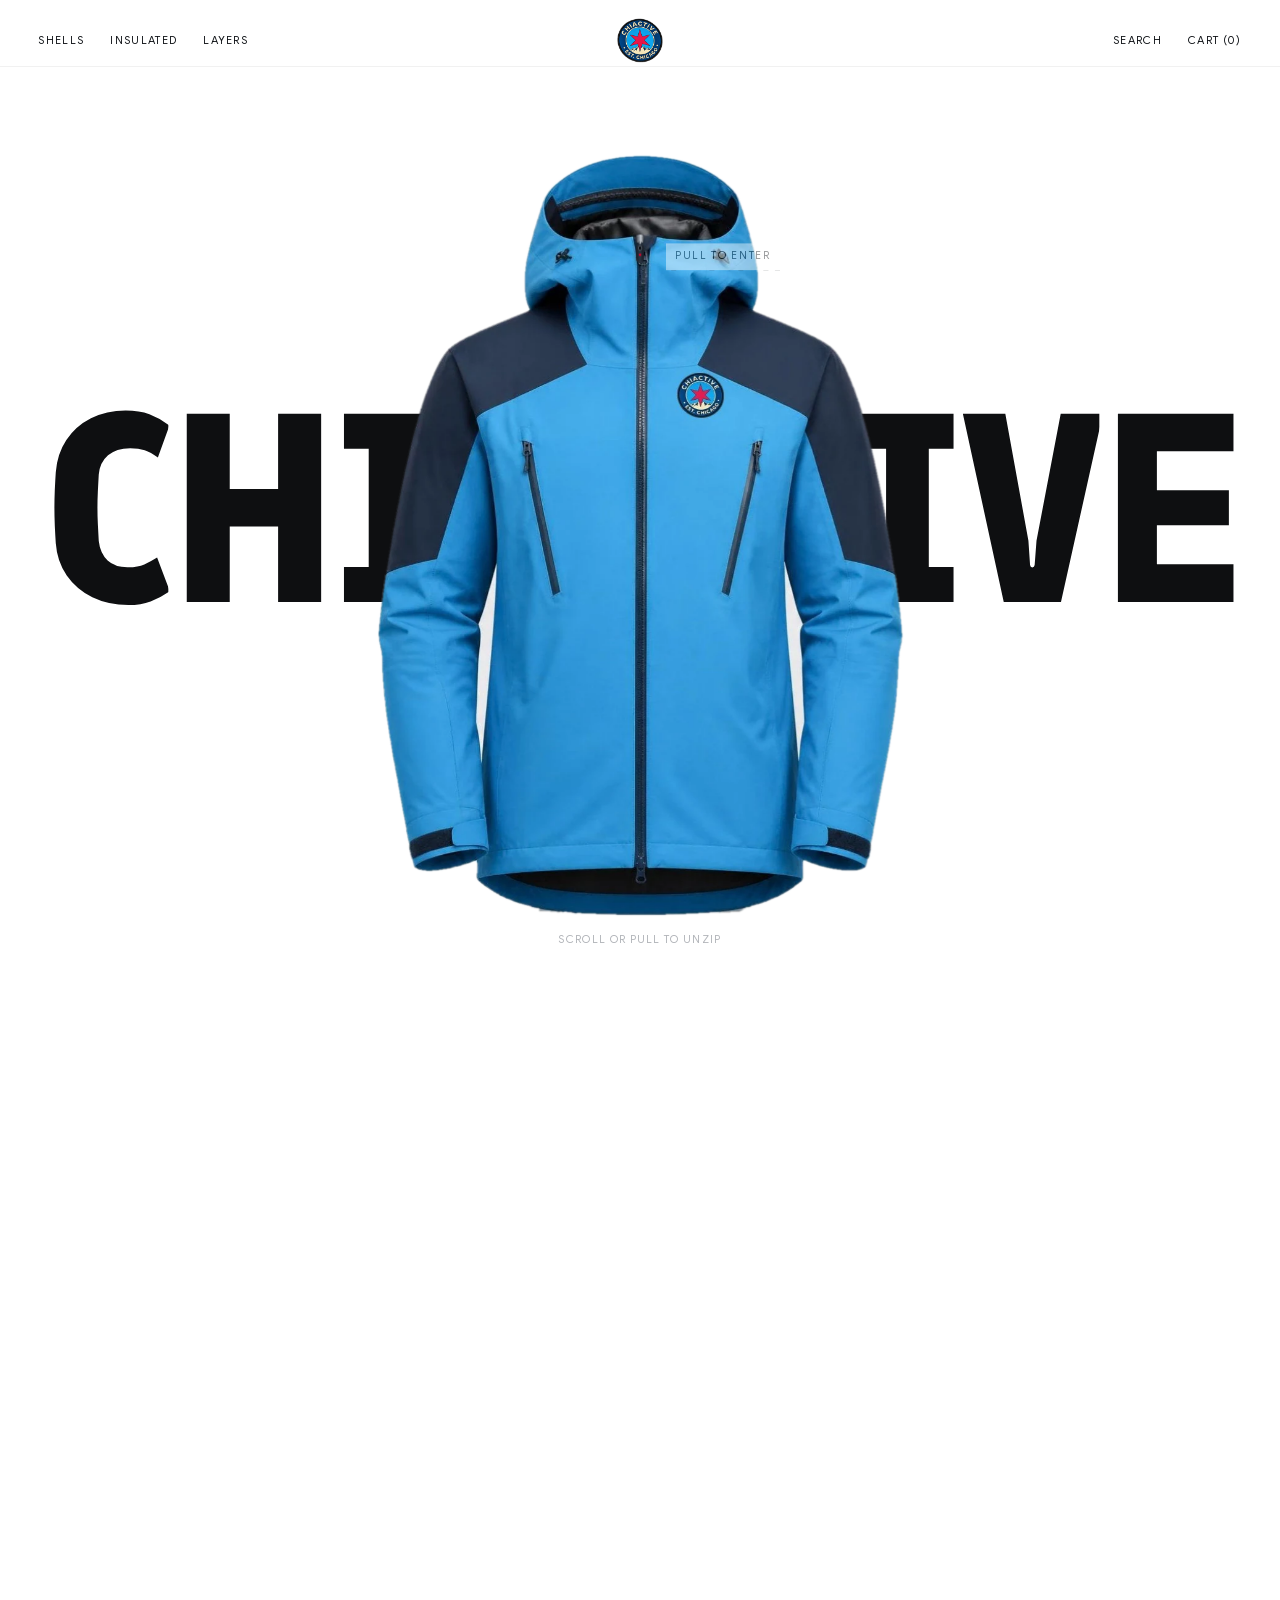
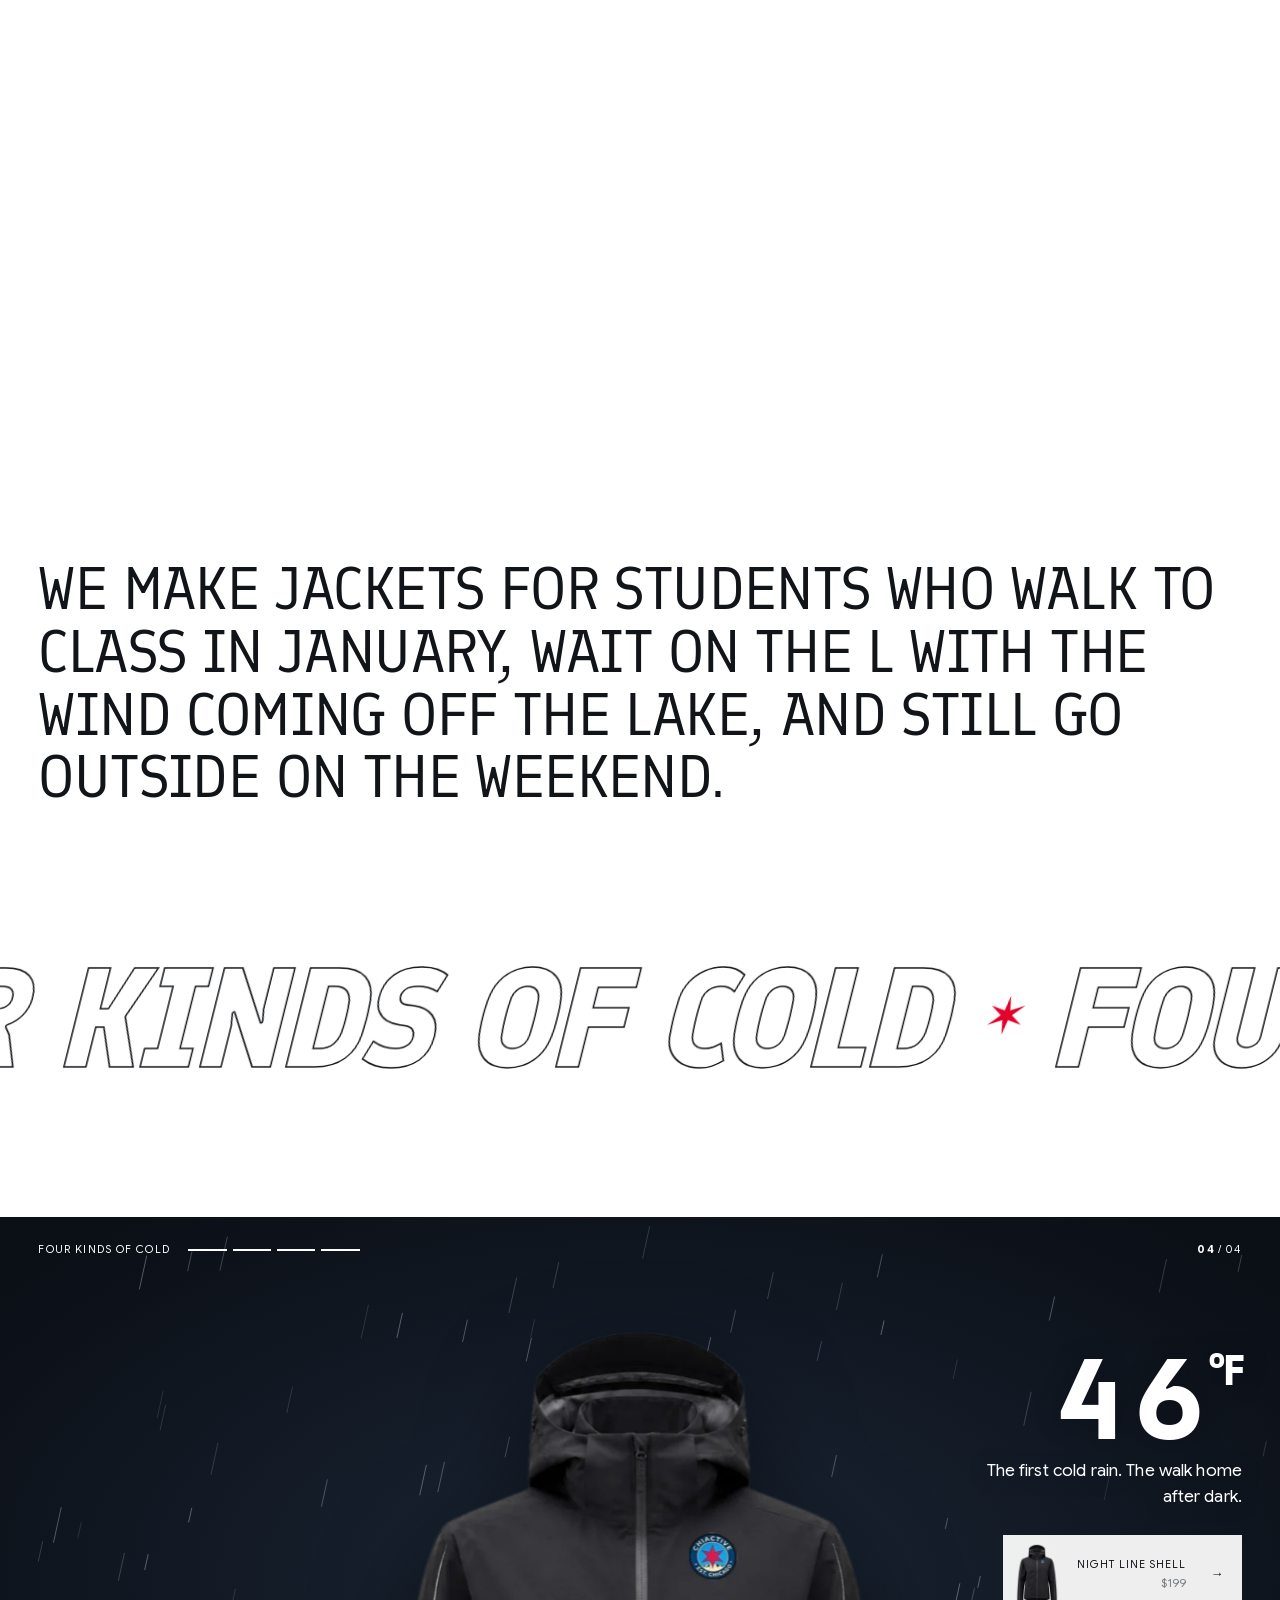
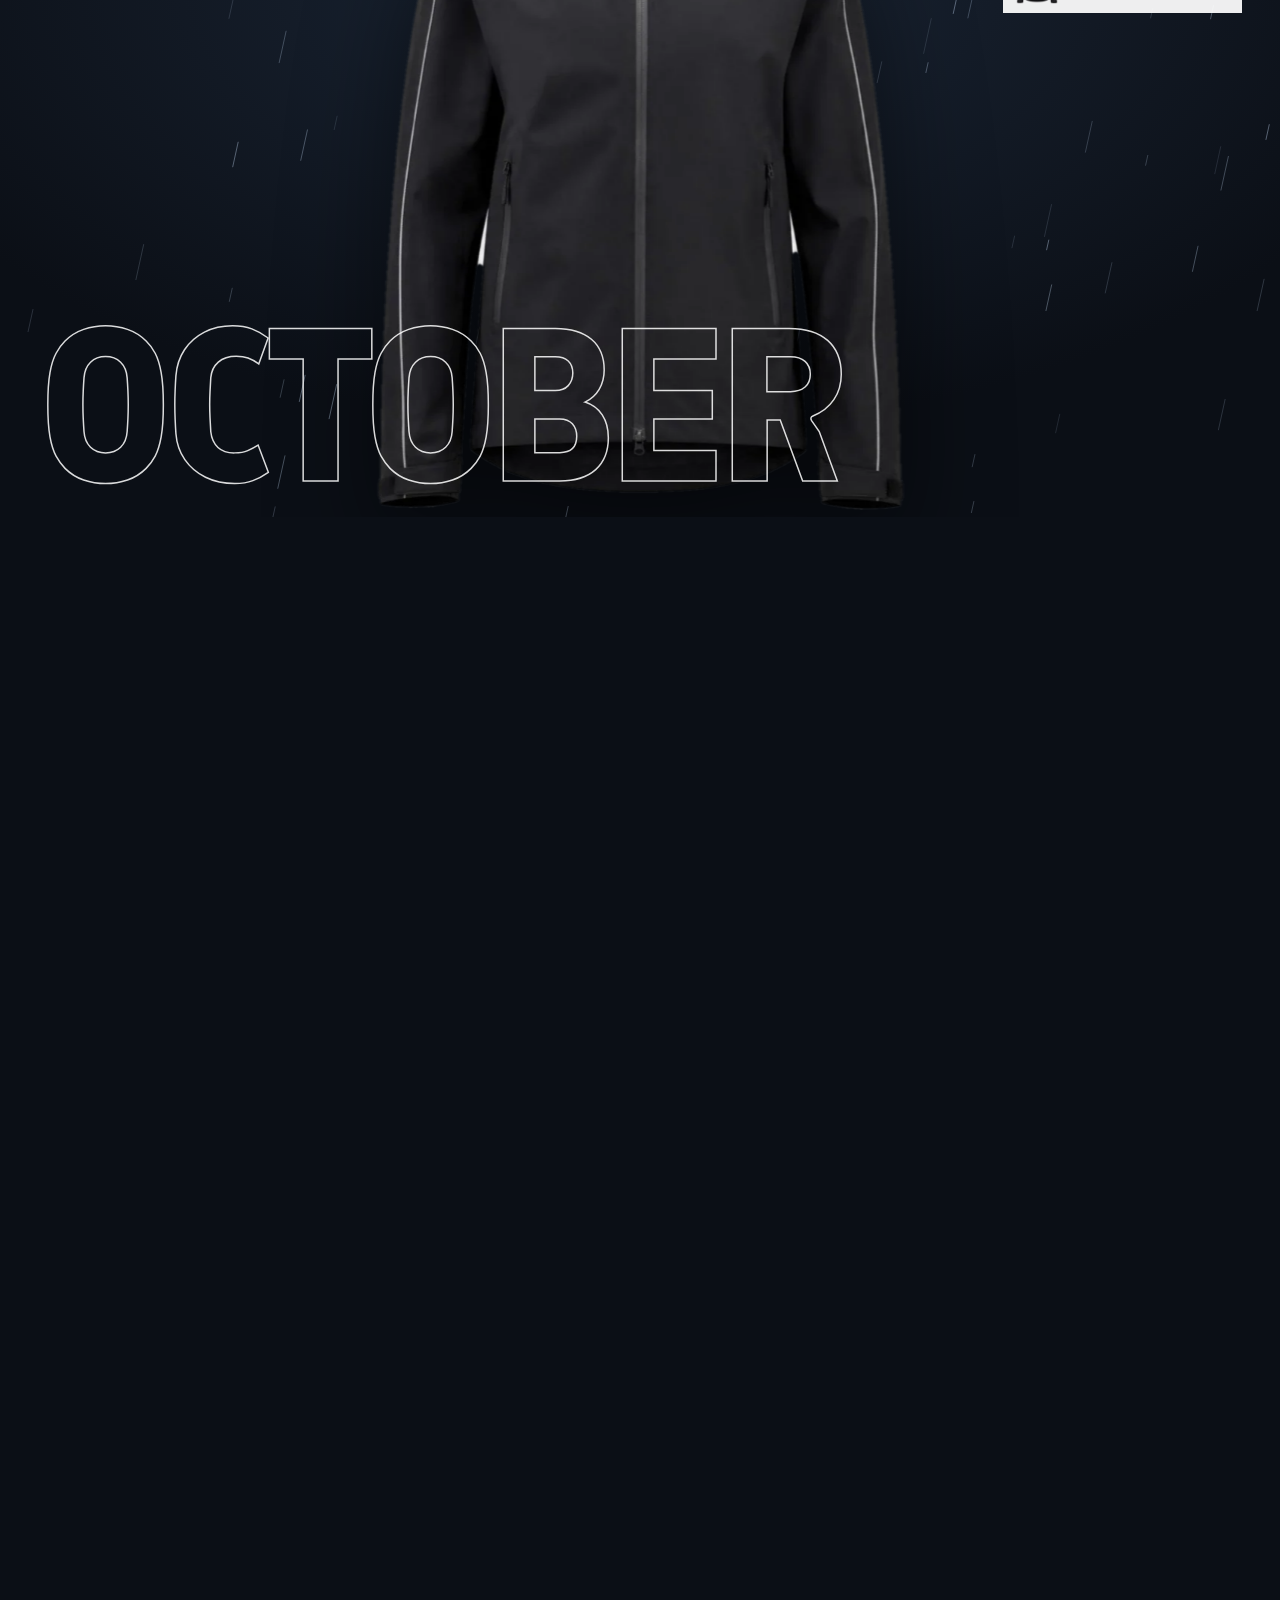
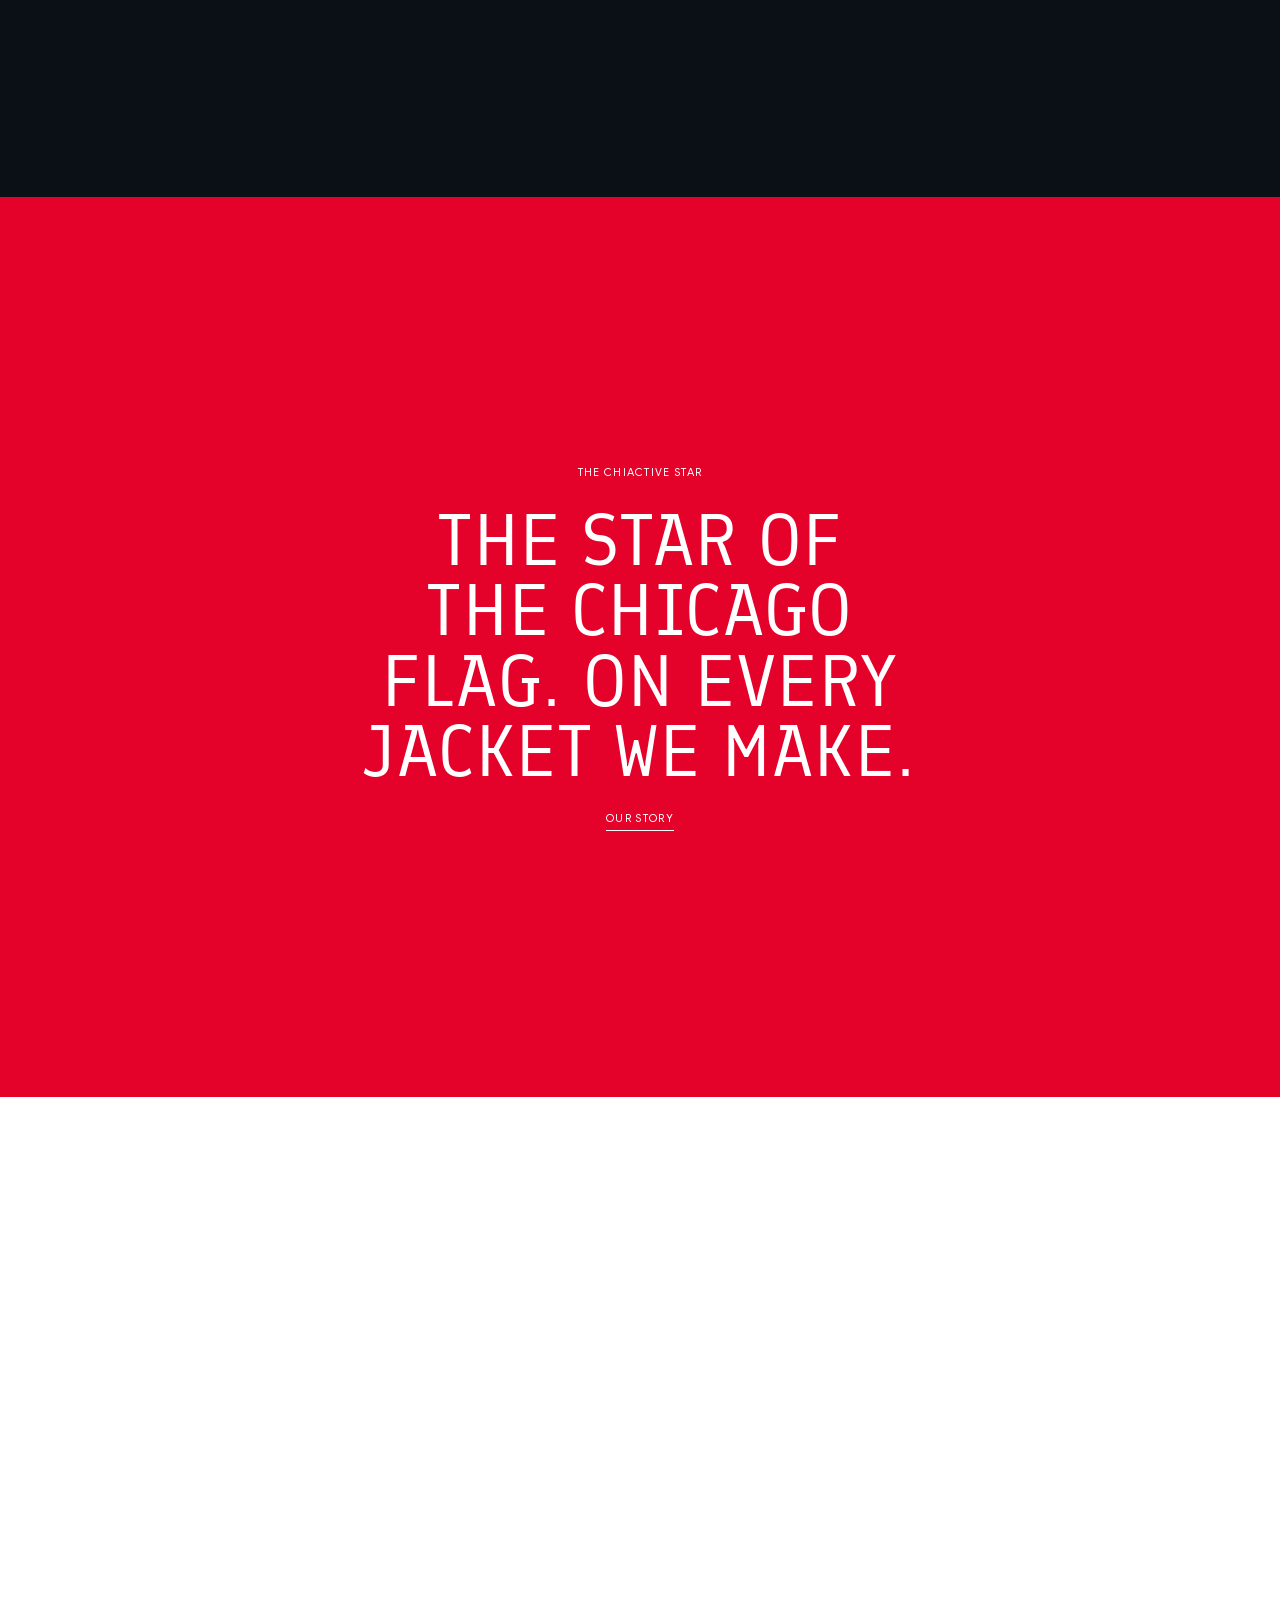
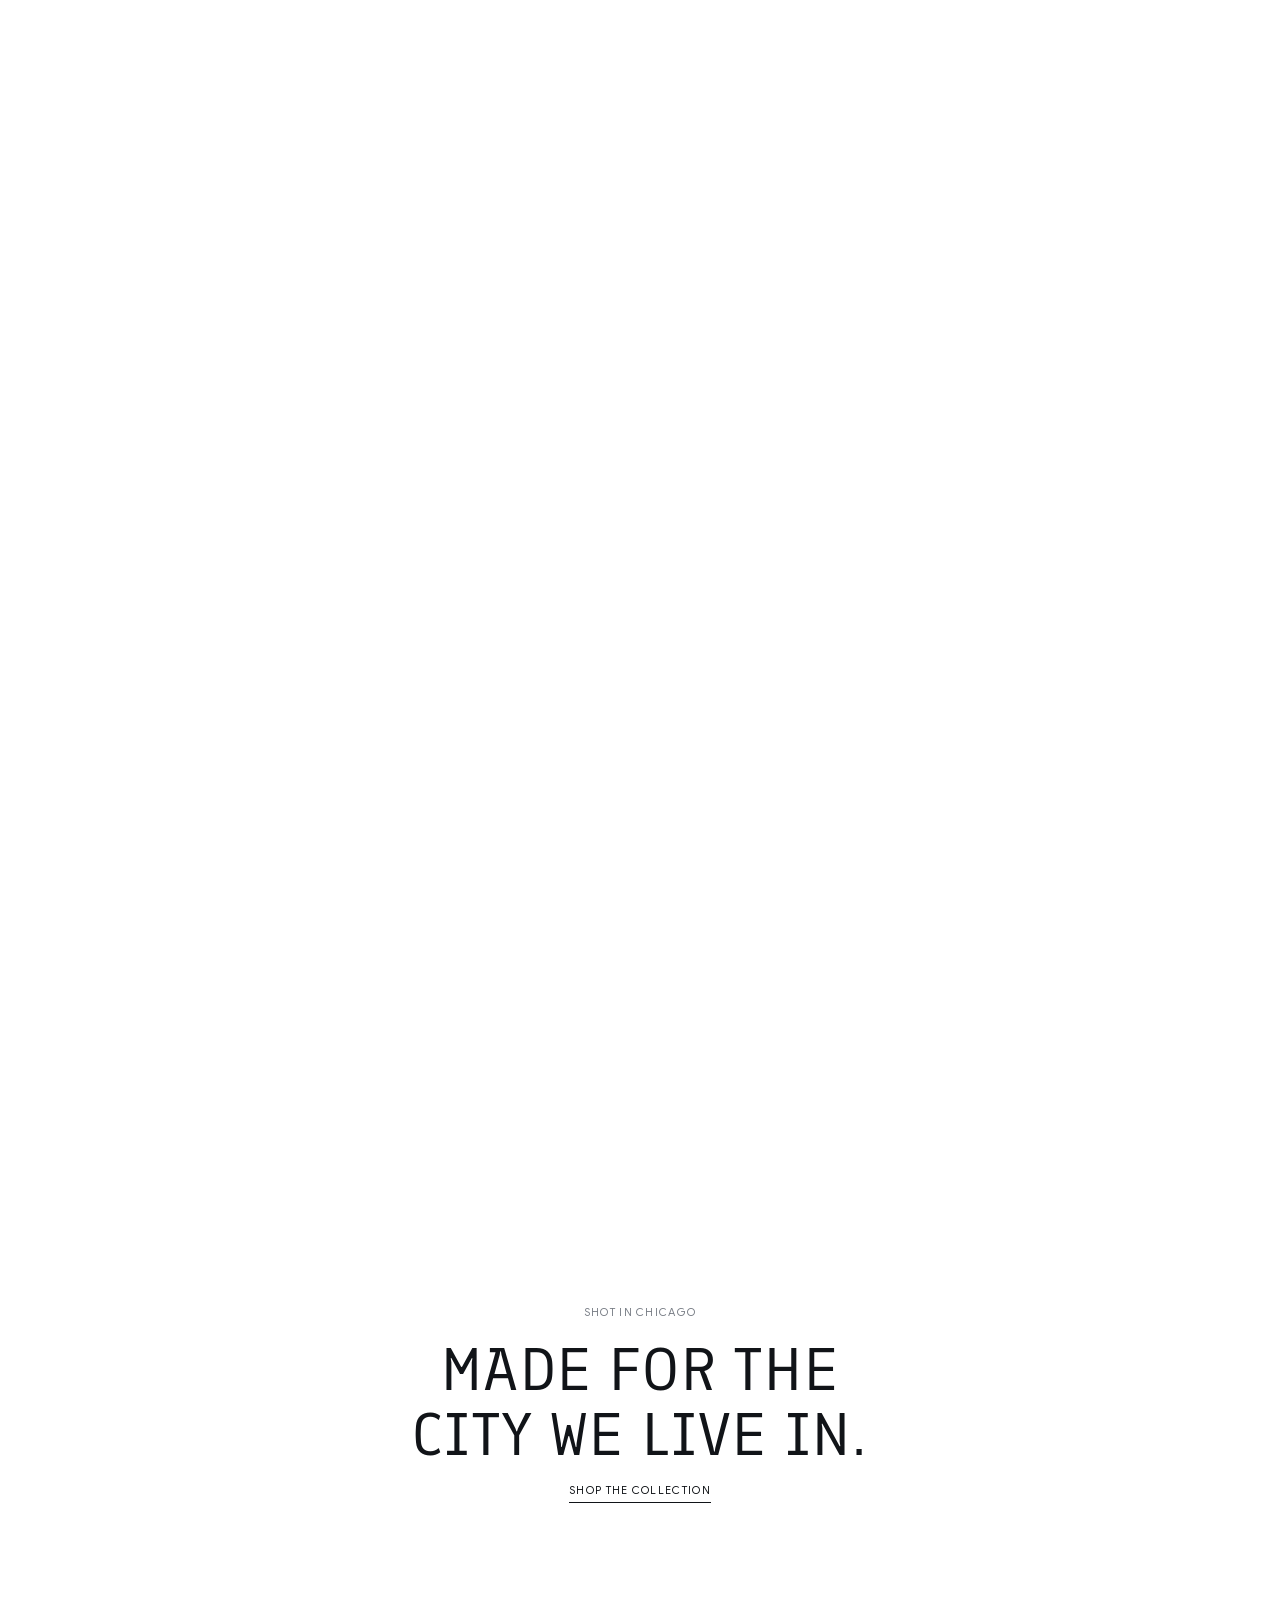
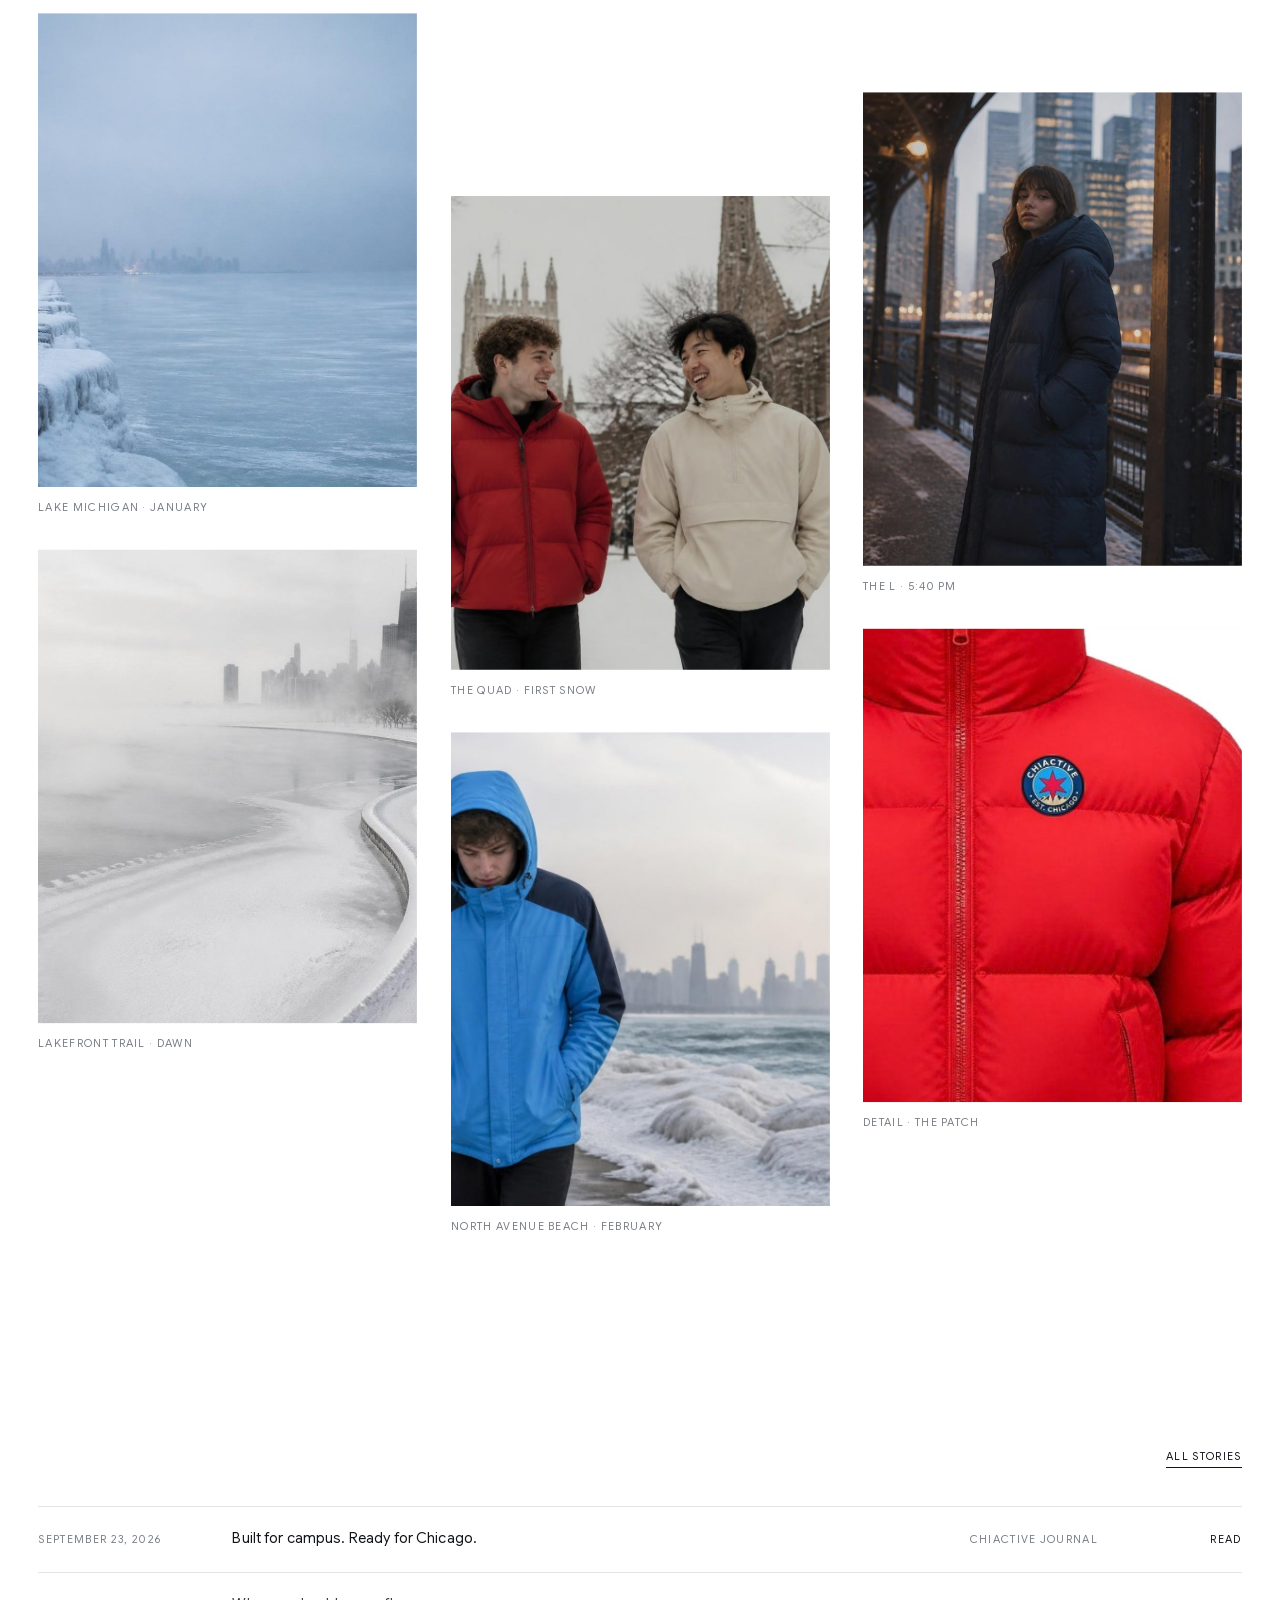
==== commit efed4e8b: "Update site" ====
--- a/index.html
+++ b/index.html
@@ -13,7 +13,7 @@
 <meta property="og:description" content="ChiActive Collection 01: six jackets for the four-season city.">
 <meta property="og:image" content="https://myraune.github.io/chiactive/images/ai/og-image.jpg">
 <meta name="twitter:card" content="summary_large_image">
-<link rel="stylesheet" href="styles.css?v=c41">
+<link rel="stylesheet" href="styles.css?v=c43">
 <link rel="preload" as="image" href="images/ai/cutouts/lakeshore-shell-hd.webp">
 <script>/* Skip the loading screen after the first visit in this browser session. */
 try { if (sessionStorage.getItem('chiactive-loaded')) document.documentElement.classList.add('seen'); } catch (e) {}</script><style>
@@ -202,16 +202,16 @@
   <div><h2>ChiActive</h2><ul><li><a href="about.html">About</a></li><li><a href="blog/index.html">Journal</a></li><li><a href="checkout.html">Checkout</a></li></ul></div>
   <p class="ftr-word" aria-hidden="true" data-split="chars">CHIACTIVE</p>
 </footer>
-<script src="js/products.js?v=c41"></script>
-<script src="js/main.js?v=c41"></script>
-<script src="js/motion.js?v=c41"></script>
+<script src="js/products.js?v=c43"></script>
+<script src="js/main.js?v=c43"></script>
+<script src="js/motion.js?v=c43"></script>
 <script>
 /* Loading screen: the logo with a light beam, until the hero jackets have loaded; then the curtain lifts.
    Shows at least 1.7s (one full sweep of the beam), at most 5s if an image is slow. */
 (() => {
   const el = document.querySelector('.loader');
   const ready = () => document.documentElement.classList.add('cx-ready');
-  if (!el || document.documentElement.classList.contains('seen')) { requestAnimationFrame(ready); return; }
+  if (!el || document.documentElement.classList.contains('seen')) { requestAnimationFrame(ready); setTimeout(ready, 400); return; }   // the timer backs up rAF in background tabs
   const imgs = [...document.querySelectorAll('.zip-jacket img, .e-stage img')];
   const start = performance.now();
   let loaded = 0, finished = false;
@@ -227,7 +227,7 @@
   setTimeout(finish, 5000);
 })();
 </script>
-<script src="js/zip.js?v=c41"></script>
-<script src="js/home.js?v=c41"></script>
+<script src="js/zip.js?v=c43"></script>
+<script src="js/home.js?v=c43"></script>
 </body>
 </html>
--- a/styles.css
+++ b/styles.css
@@ -844,3 +844,11 @@
 .zip-hint::before { display: none; }
 .zip-cue { z-index: 5; }
 @media (max-width: 800px) { .zip { height: 480vh; } .zip-hint { display: none; } }
+
+/* Reduced motion, unzip intro: no fabric, no pull; Collection 01 is simply there. */
+.zip-still .zip-inside { opacity: 1; transform: none; }
+.zip-still .zip-pull, .zip-still .zip-hint, .zip-still .zip-gl, .zip-still .zip-photo, .zip-still .zip-frames, .zip-still .zip-badge { display: none; }
+
+/* The motion switch (only for visitors whose system asks for reduced motion). */
+.motion-switch { position: fixed; left: 16px; bottom: 16px; z-index: 60; padding: 10px 14px; border: 1px solid rgba(17, 20, 24, .12); background: rgba(255, 255, 255, .94); -webkit-backdrop-filter: blur(10px); backdrop-filter: blur(10px); color: var(--ink); font: 400 10.5px/1 var(--font-body); letter-spacing: .14em; text-transform: uppercase; cursor: pointer; transition: background .4s var(--ease); }
+.motion-switch:hover { background: #fff; }
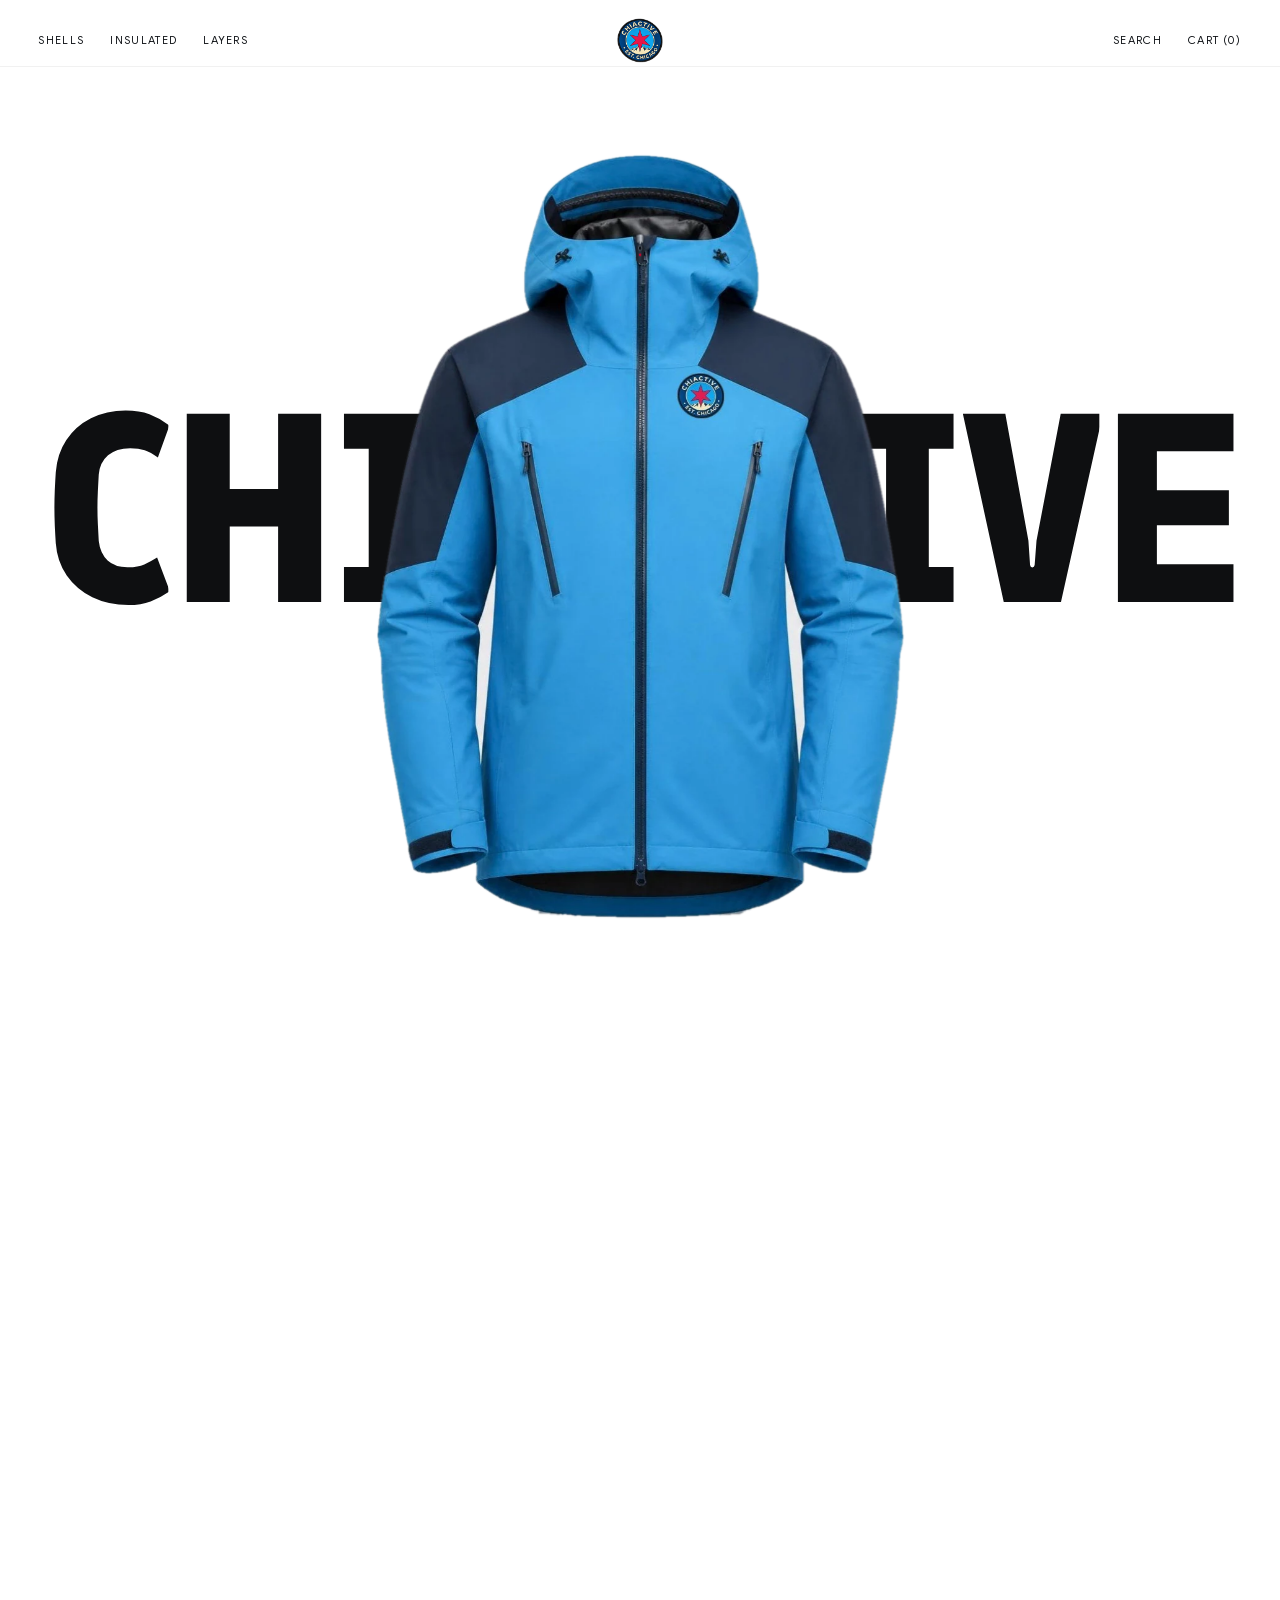
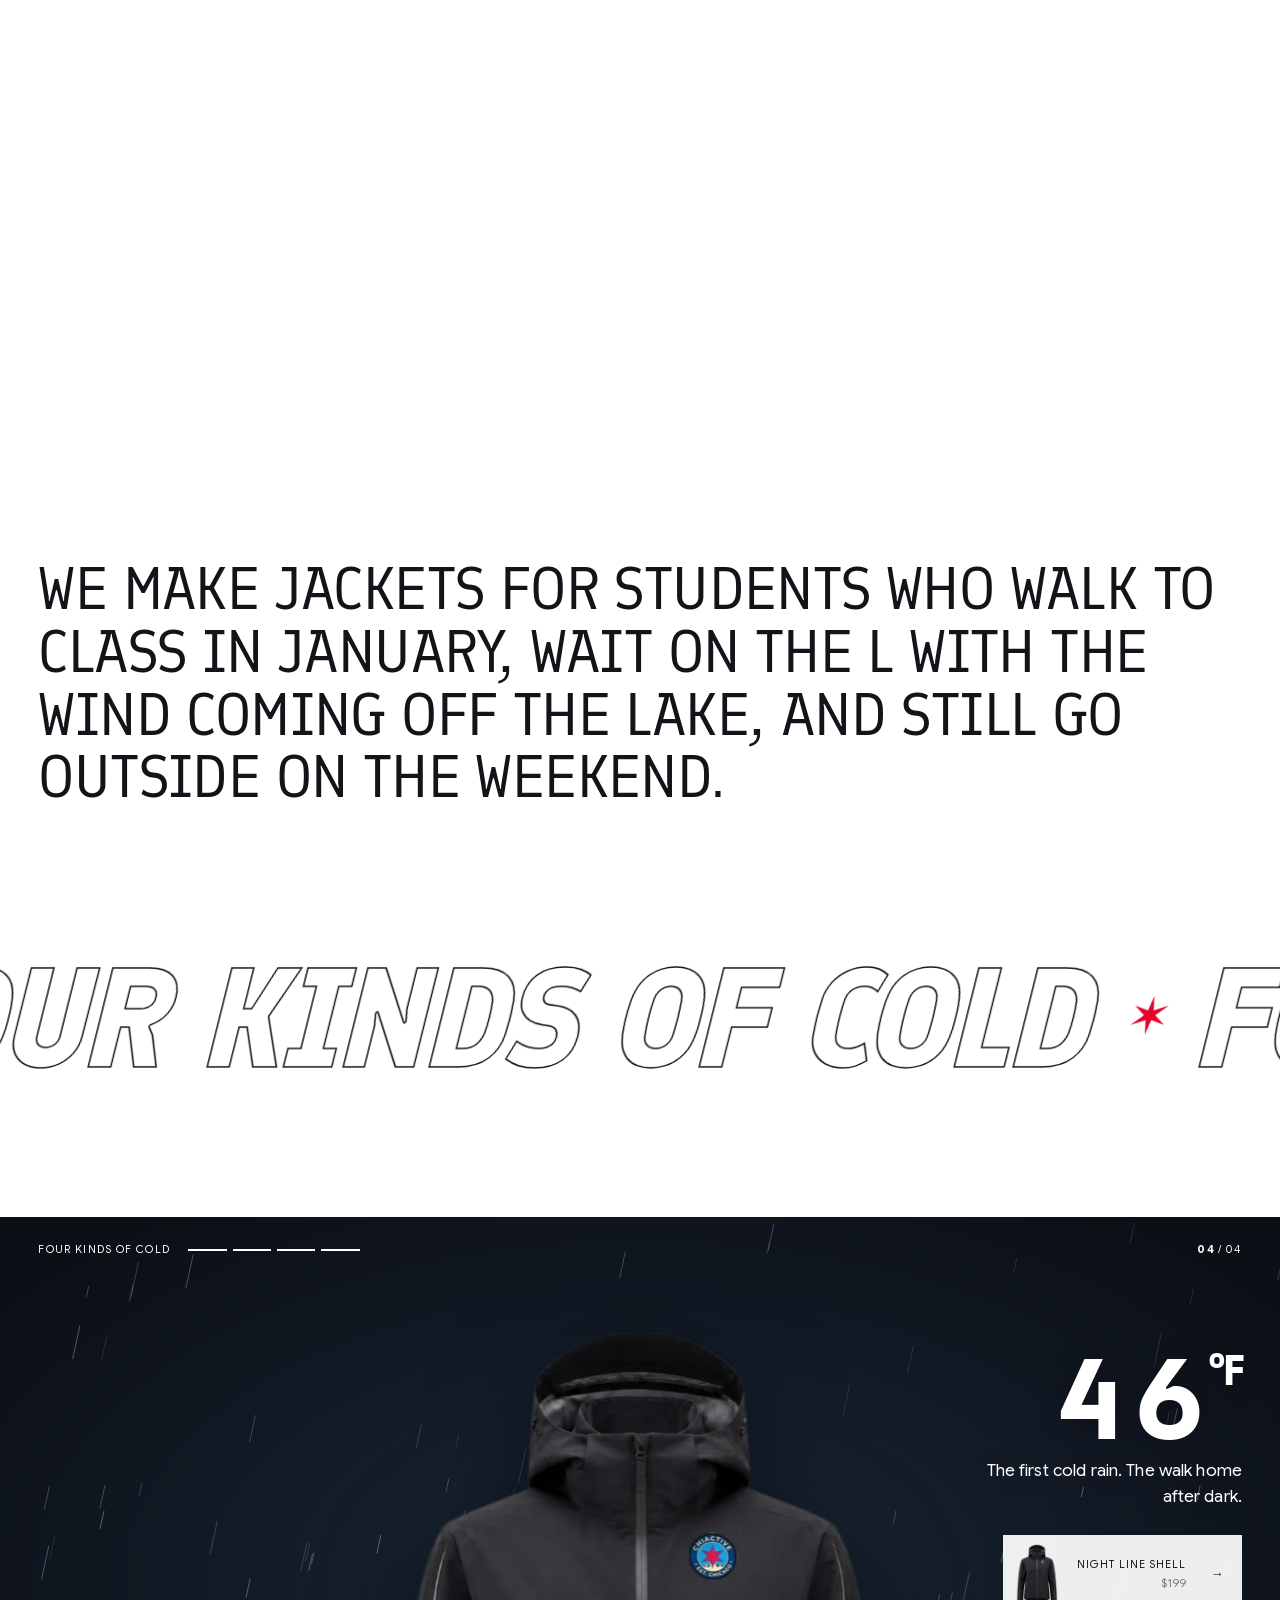
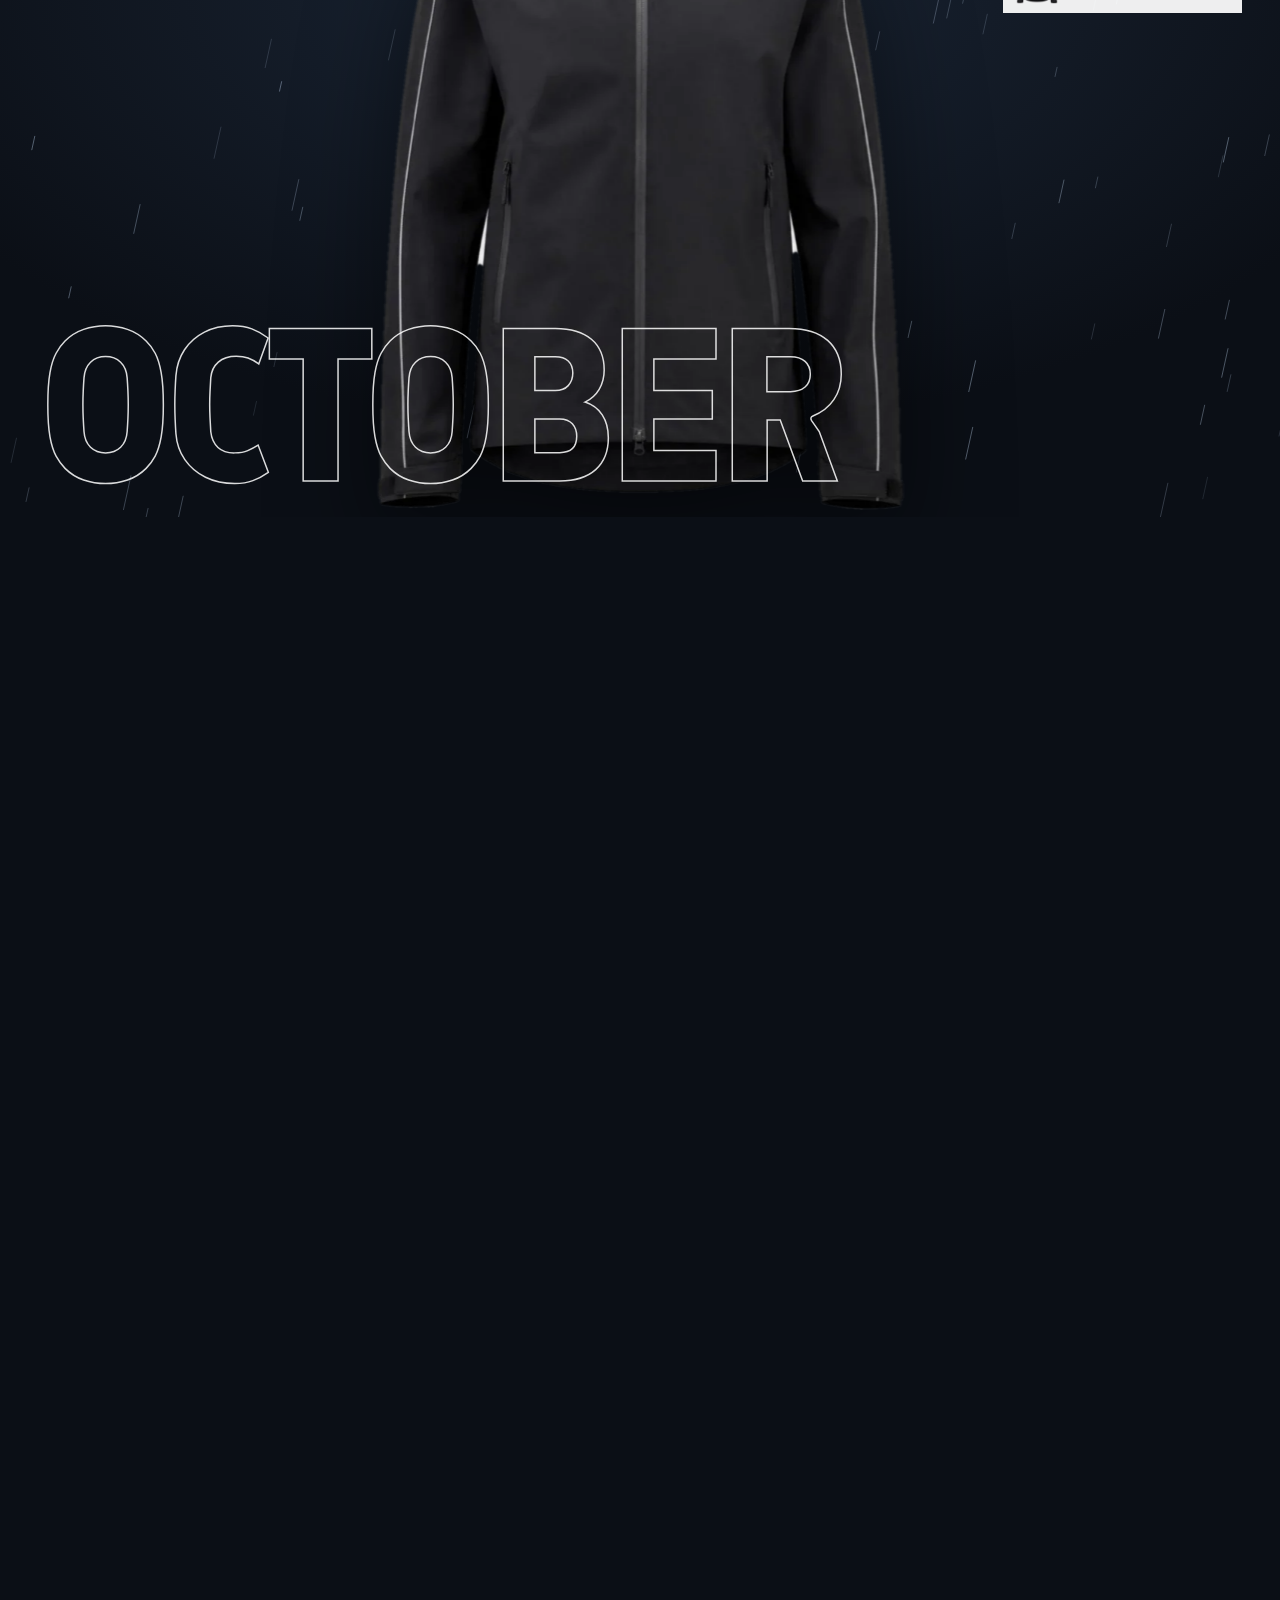
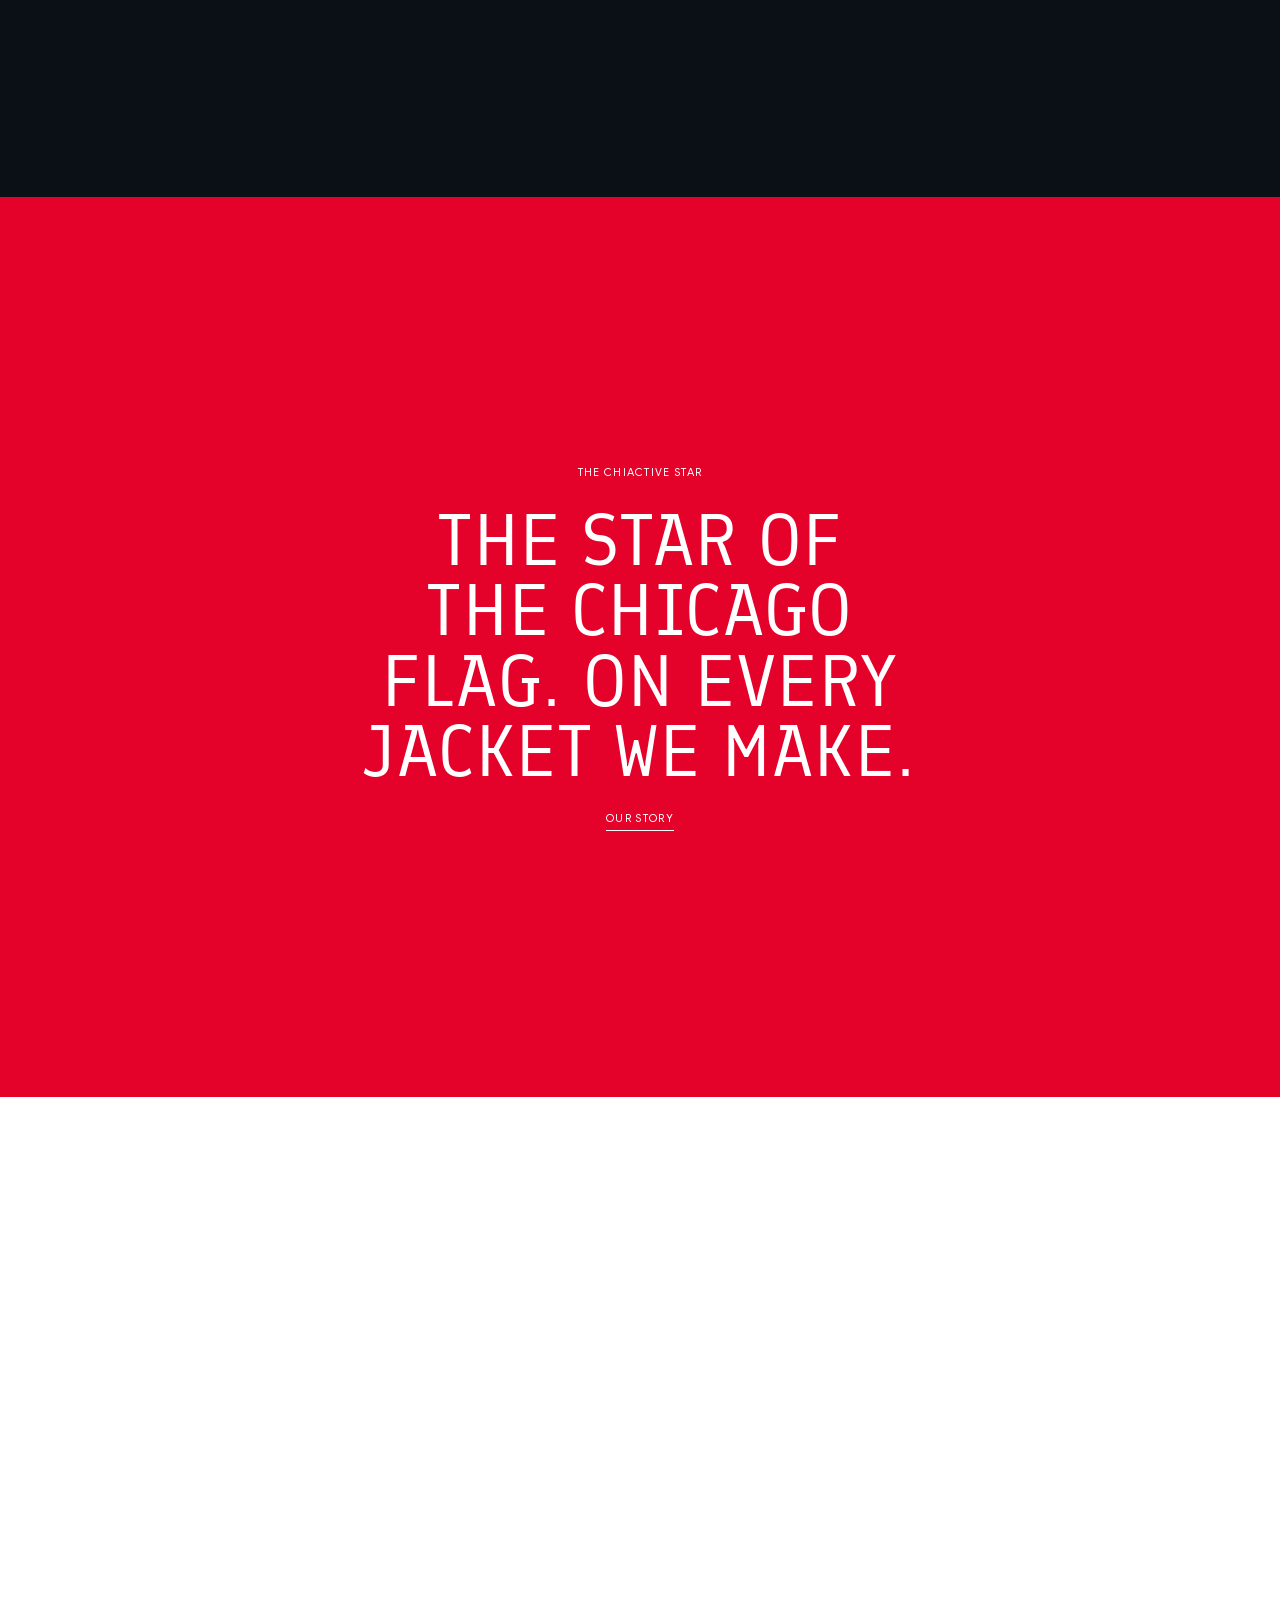
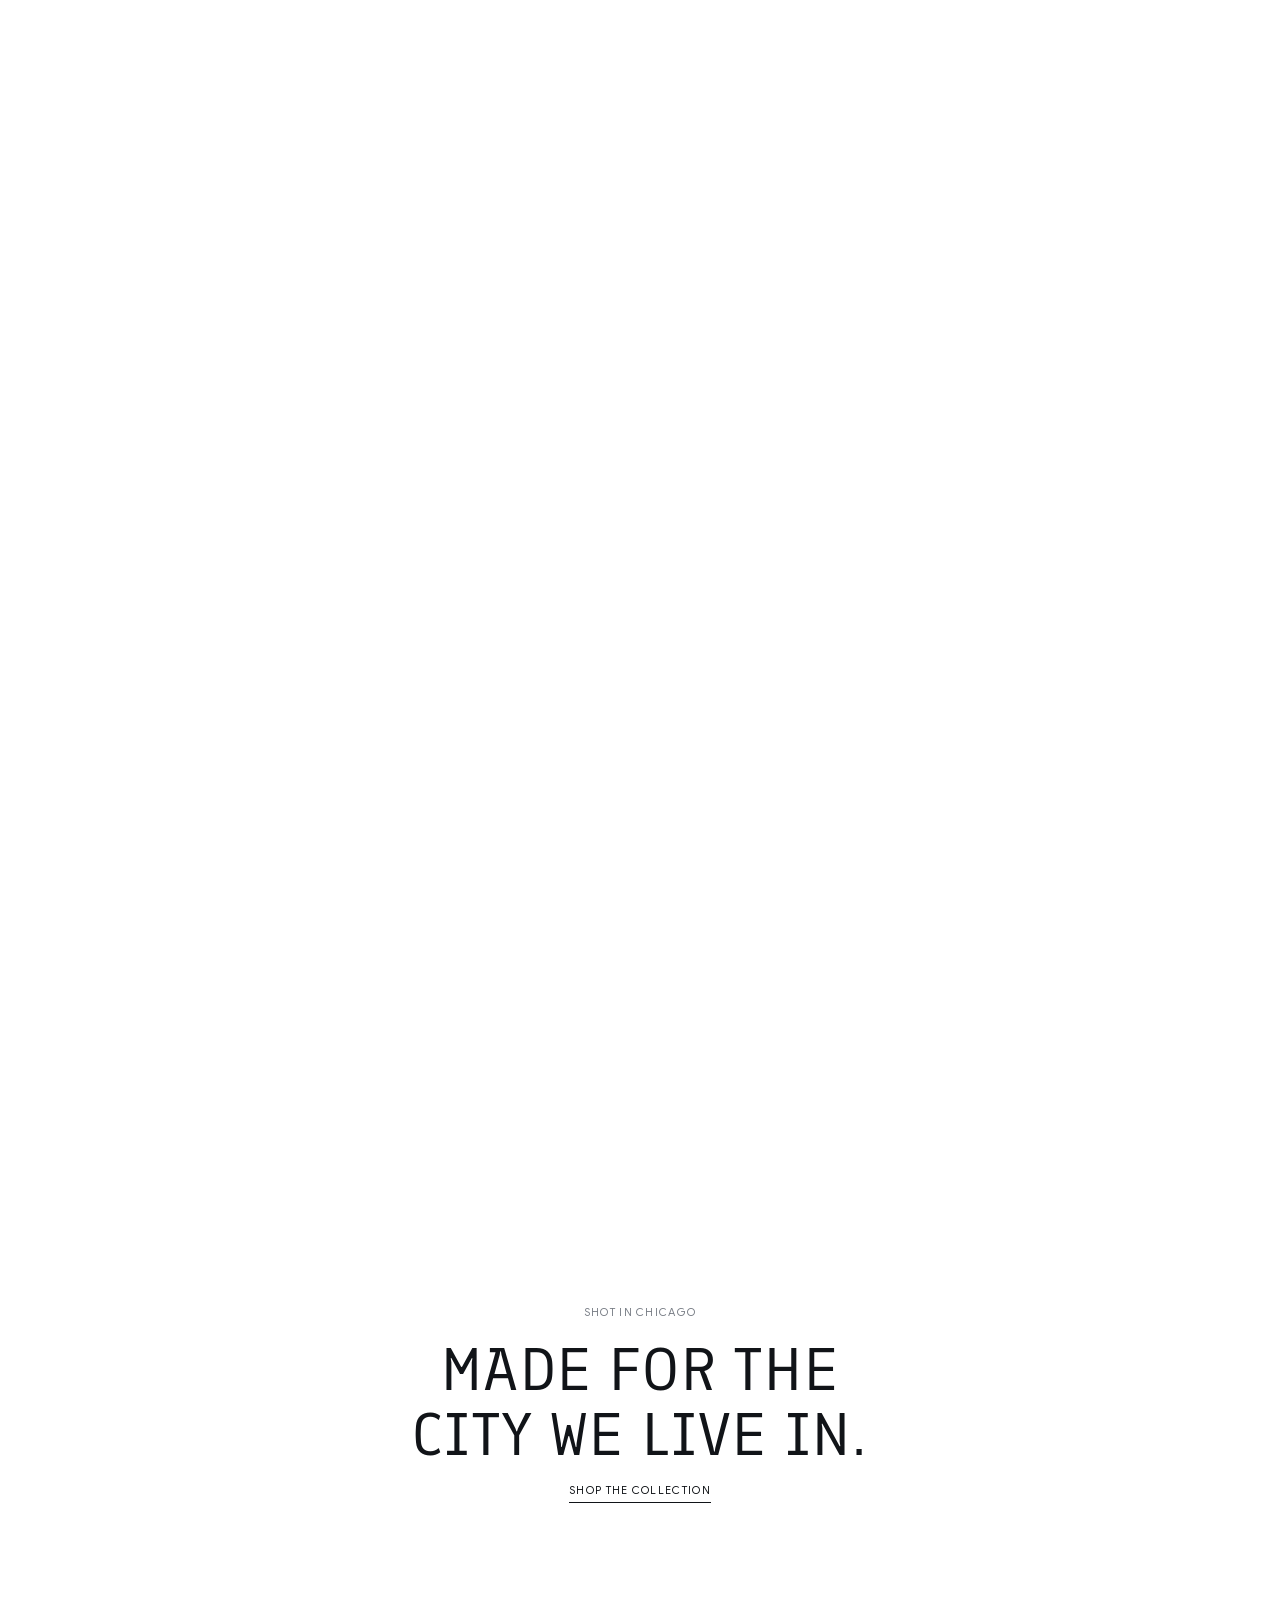
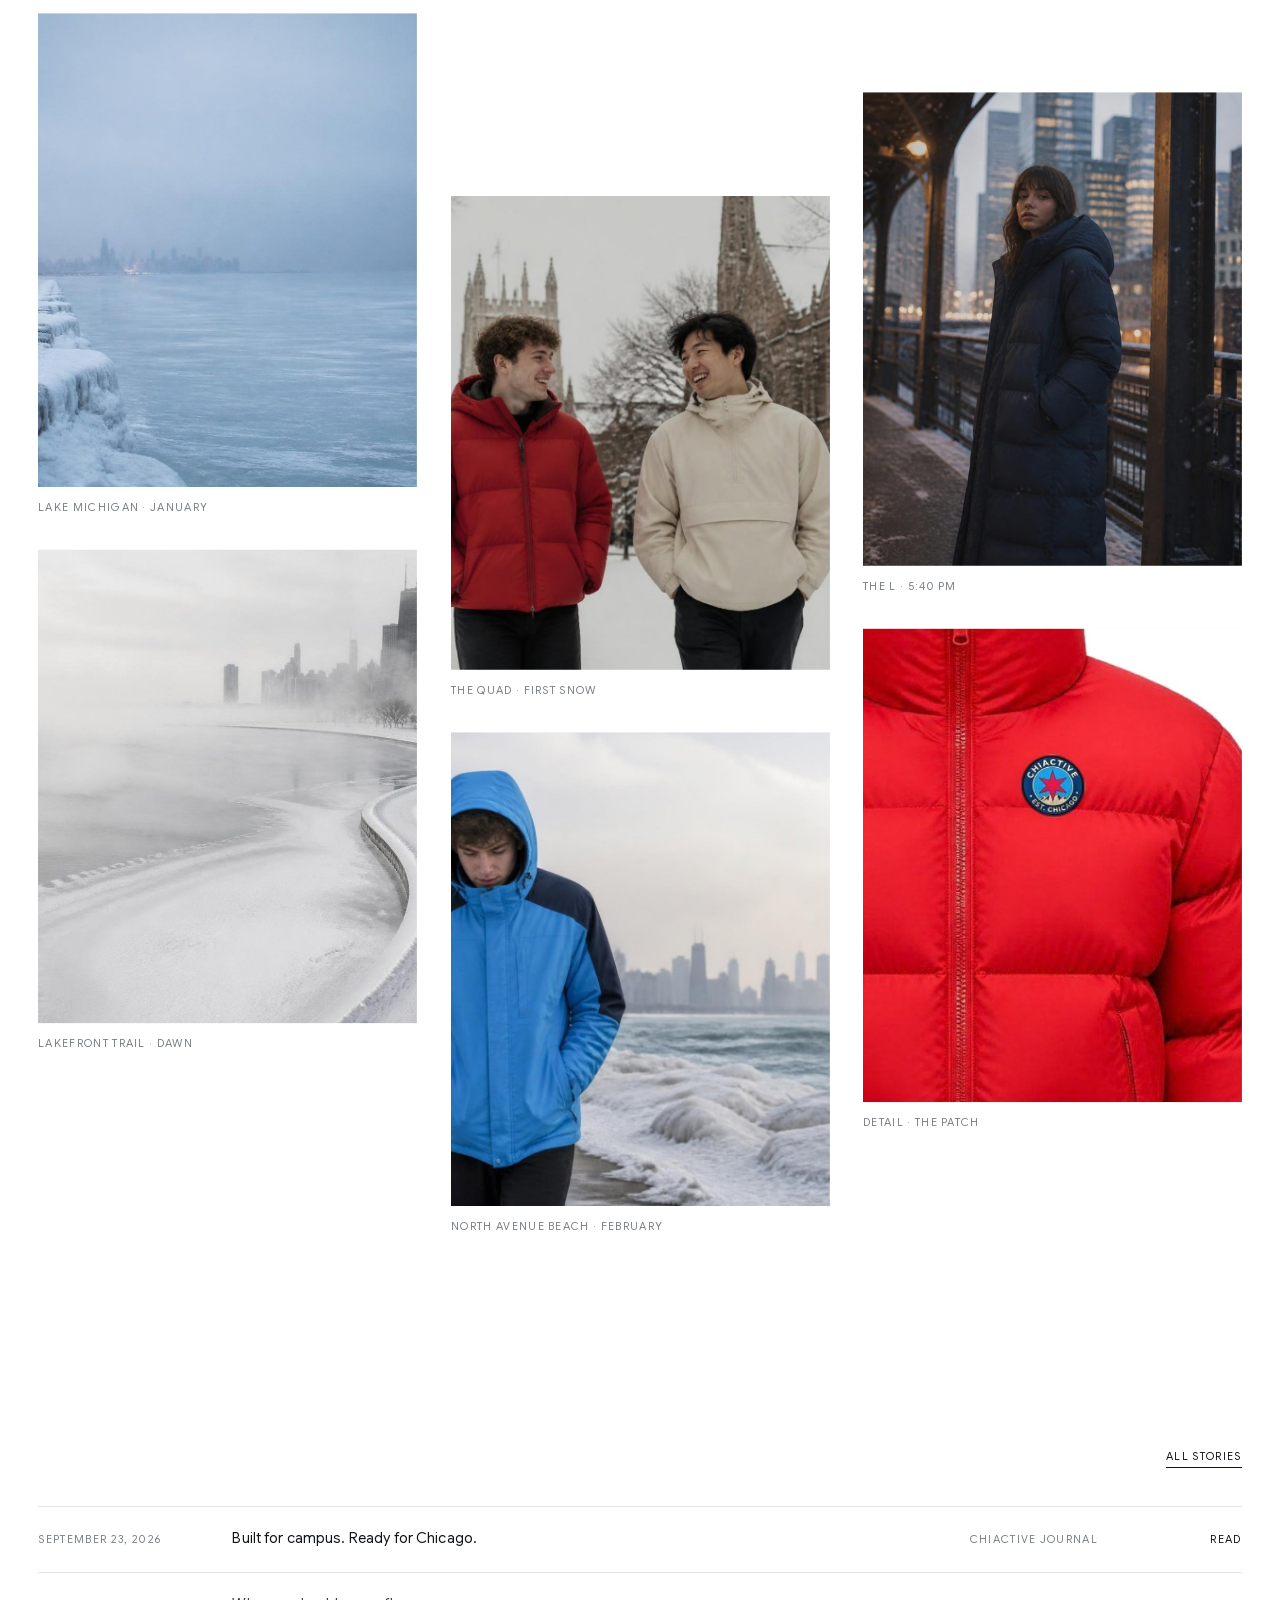
==== commit f01e5743: "Update site" ====
--- a/index.html
+++ b/index.html
@@ -13,7 +13,7 @@
 <meta property="og:description" content="ChiActive Collection 01: six jackets for the four-season city.">
 <meta property="og:image" content="https://myraune.github.io/chiactive/images/ai/og-image.jpg">
 <meta name="twitter:card" content="summary_large_image">
-<link rel="stylesheet" href="styles.css?v=c43">
+<link rel="stylesheet" href="styles.css?v=c44">
 <link rel="preload" as="image" href="images/ai/cutouts/lakeshore-shell-hd.webp">
 <script>/* Skip the loading screen after the first visit in this browser session. */
 try { if (sessionStorage.getItem('chiactive-loaded')) document.documentElement.classList.add('seen'); } catch (e) {}</script><style>
@@ -202,9 +202,9 @@
   <div><h2>ChiActive</h2><ul><li><a href="about.html">About</a></li><li><a href="blog/index.html">Journal</a></li><li><a href="checkout.html">Checkout</a></li></ul></div>
   <p class="ftr-word" aria-hidden="true" data-split="chars">CHIACTIVE</p>
 </footer>
-<script src="js/products.js?v=c43"></script>
-<script src="js/main.js?v=c43"></script>
-<script src="js/motion.js?v=c43"></script>
+<script src="js/products.js?v=c44"></script>
+<script src="js/main.js?v=c44"></script>
+<script src="js/motion.js?v=c44"></script>
 <script>
 /* Loading screen: the logo with a light beam, until the hero jackets have loaded; then the curtain lifts.
    Shows at least 1.7s (one full sweep of the beam), at most 5s if an image is slow. */
@@ -227,7 +227,7 @@
   setTimeout(finish, 5000);
 })();
 </script>
-<script src="js/zip.js?v=c43"></script>
-<script src="js/home.js?v=c43"></script>
+<script src="js/zip.js?v=c44"></script>
+<script src="js/home.js?v=c44"></script>
 </body>
 </html>
--- a/styles.css
+++ b/styles.css
@@ -314,7 +314,8 @@
   .ftr > :first-child { grid-column: 1 / -1; }
   .form fieldset { grid-template-columns: 1fr; }
 }
-@media (prefers-reduced-motion: reduce) { *, *::before, *::after { transition-duration: .01ms !important; animation: none !important; } }
+/* Reduced motion follows the site's own switch (js/motion.js sets .cx-still), so a visitor who turns motion on gets it all. */
+.cx-still *, .cx-still *::before, .cx-still *::after { transition-duration: .01ms !important; animation: none !important; }
 
 /* Quiet 16:9 campaign band (homepage) */
 .wide-quiet { aspect-ratio: 1680 / 944; margin-top: clamp(80px, 10vw, 160px); }
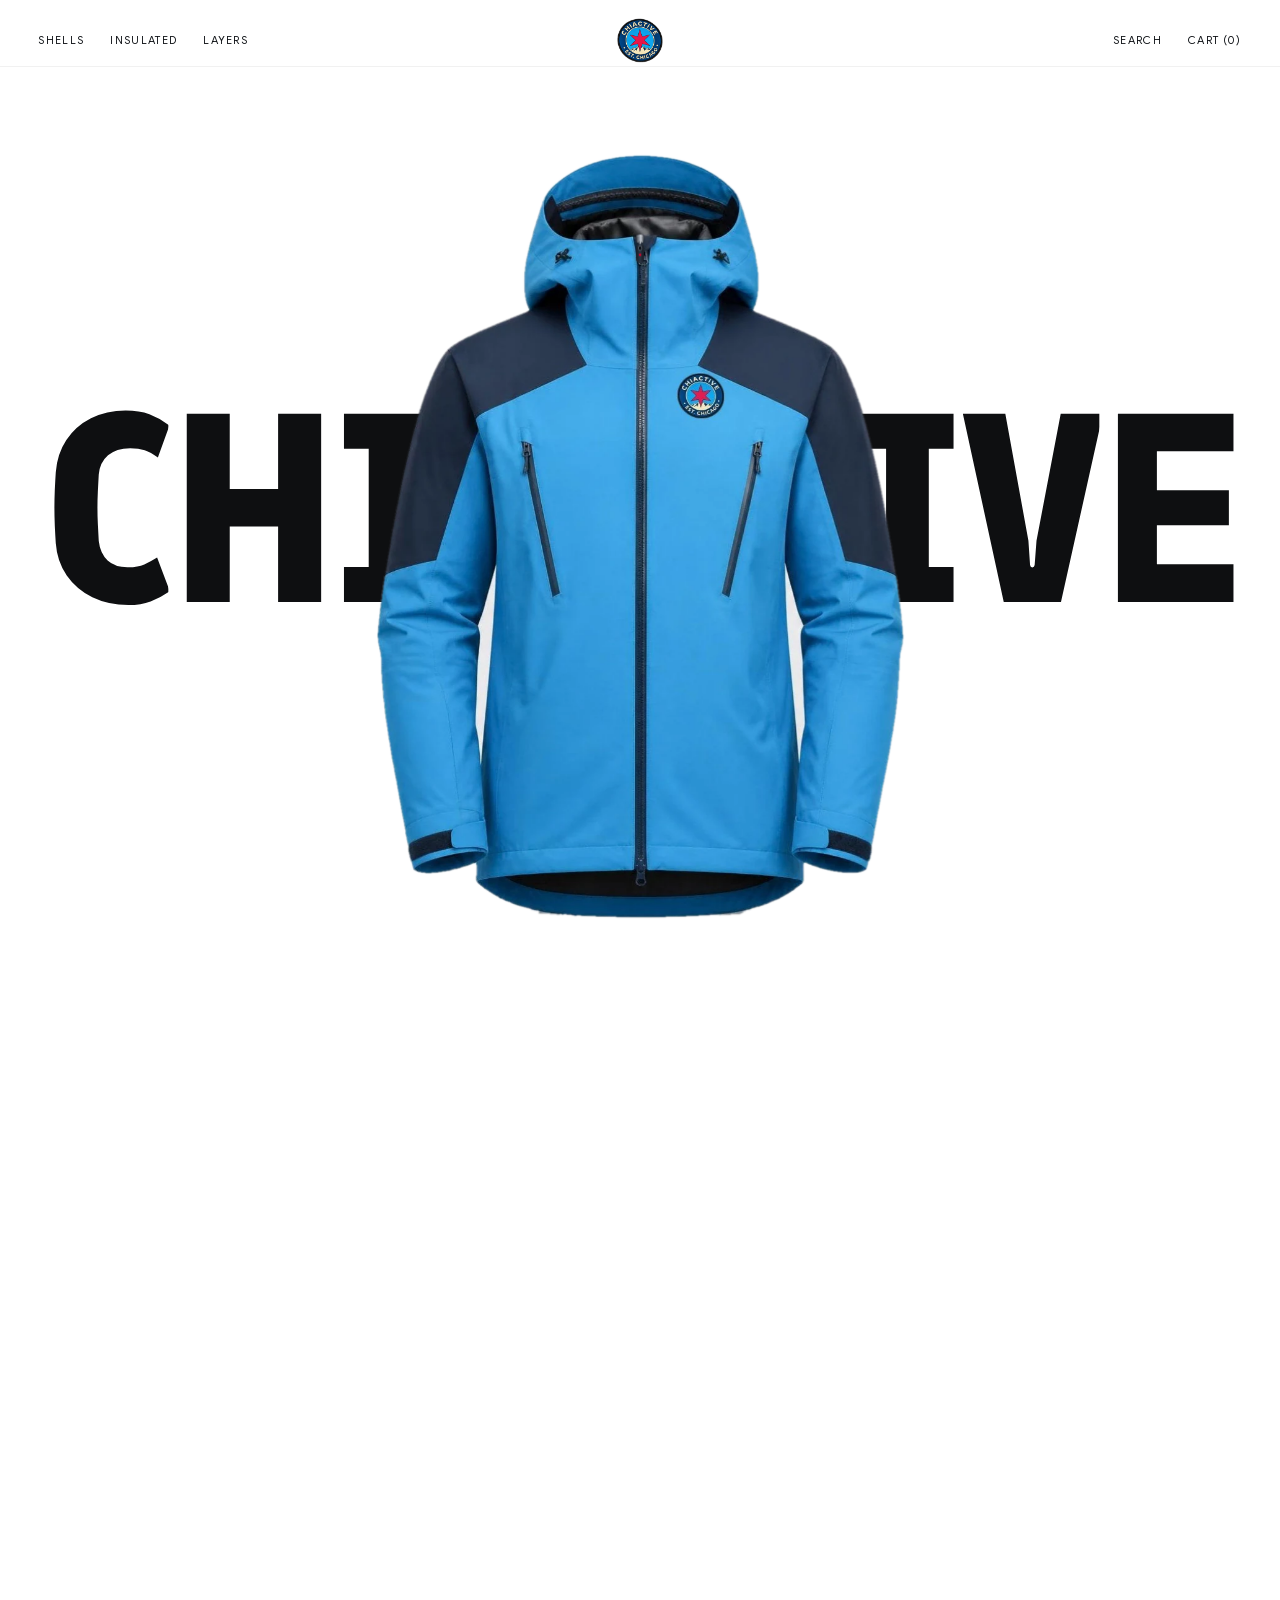
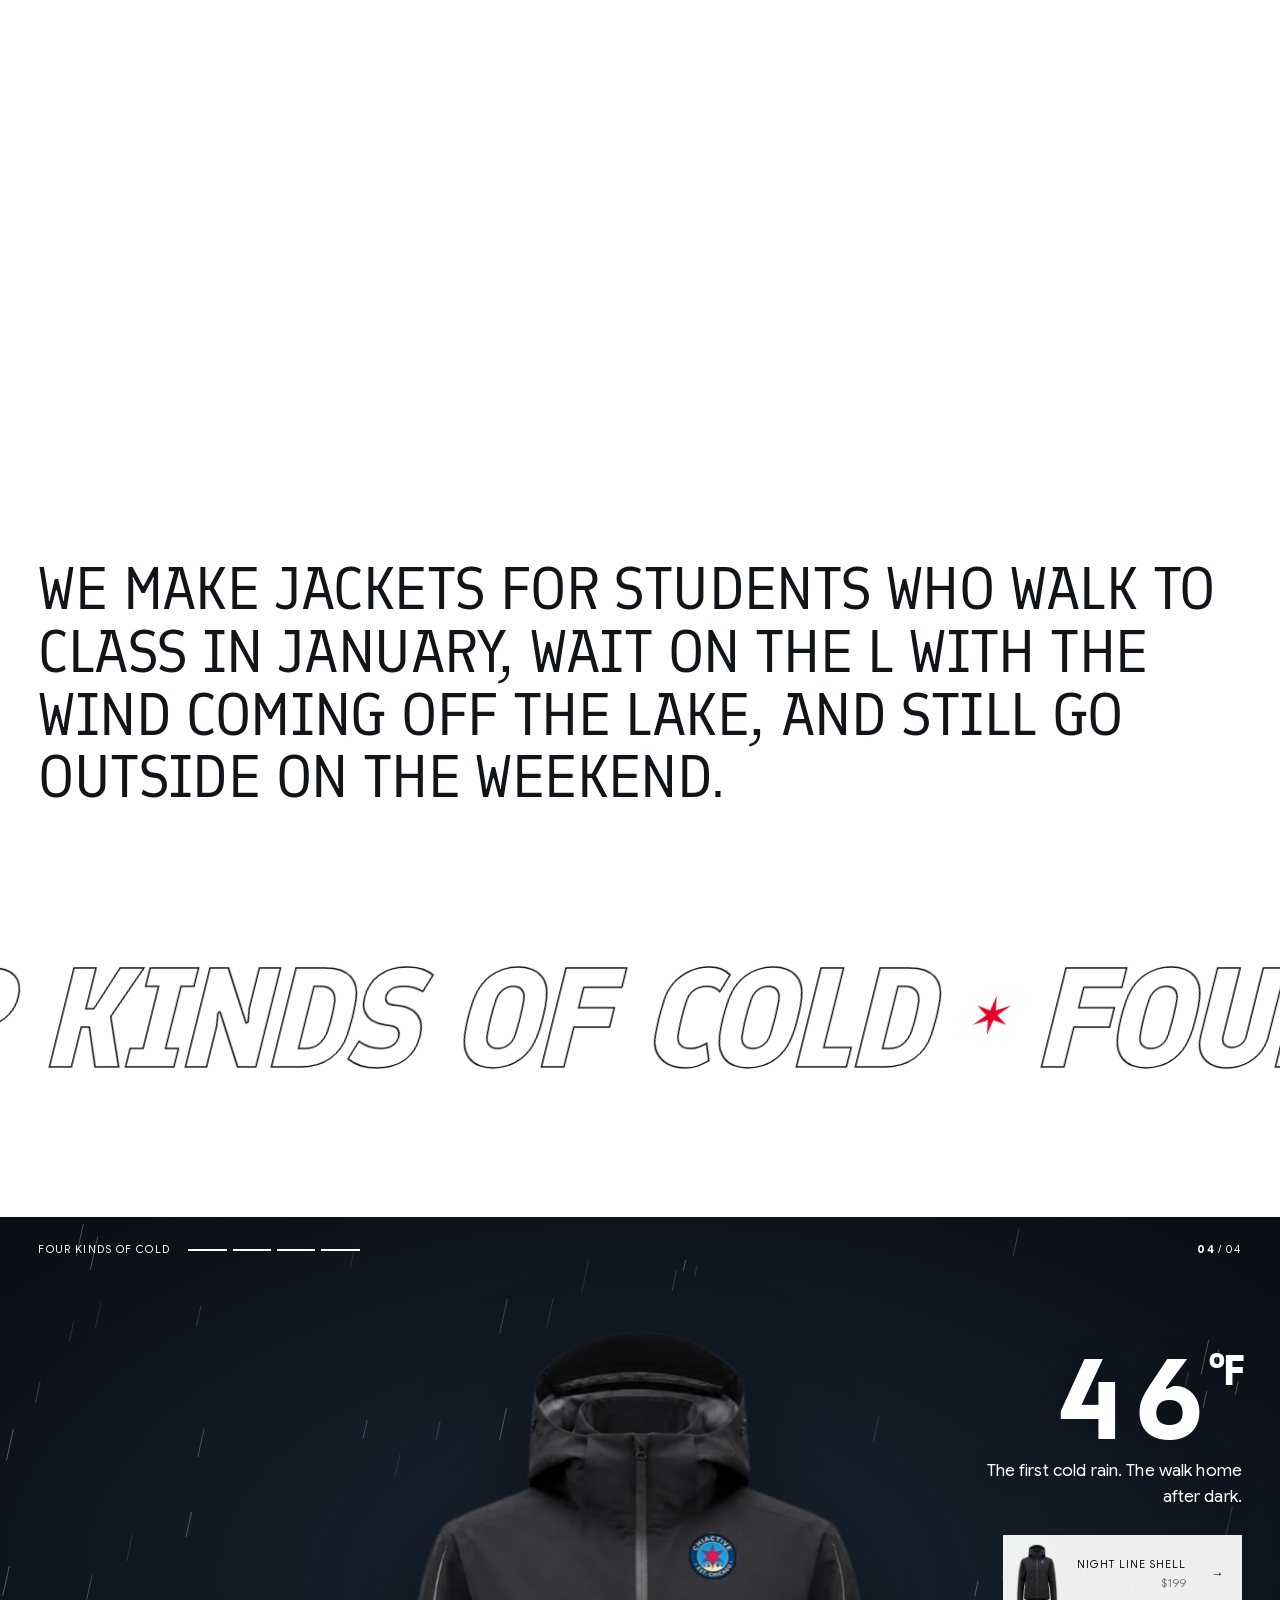
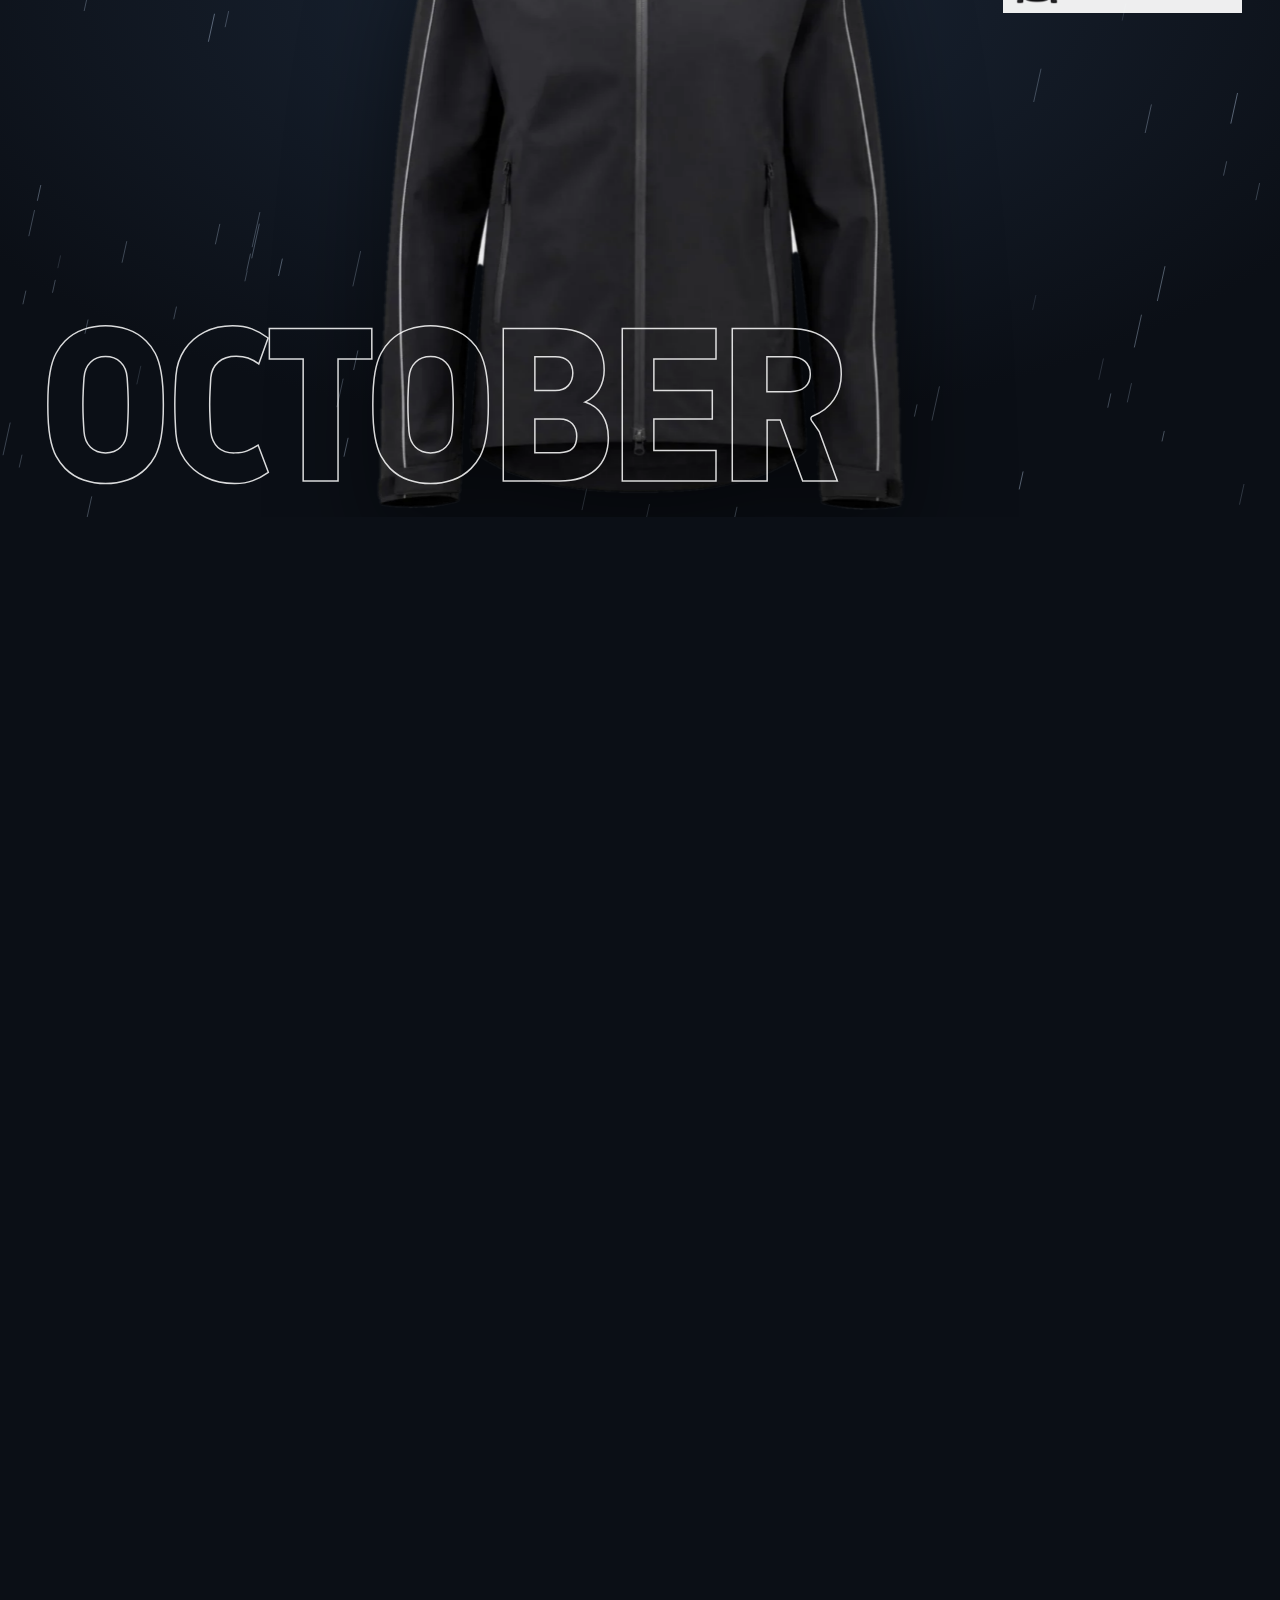
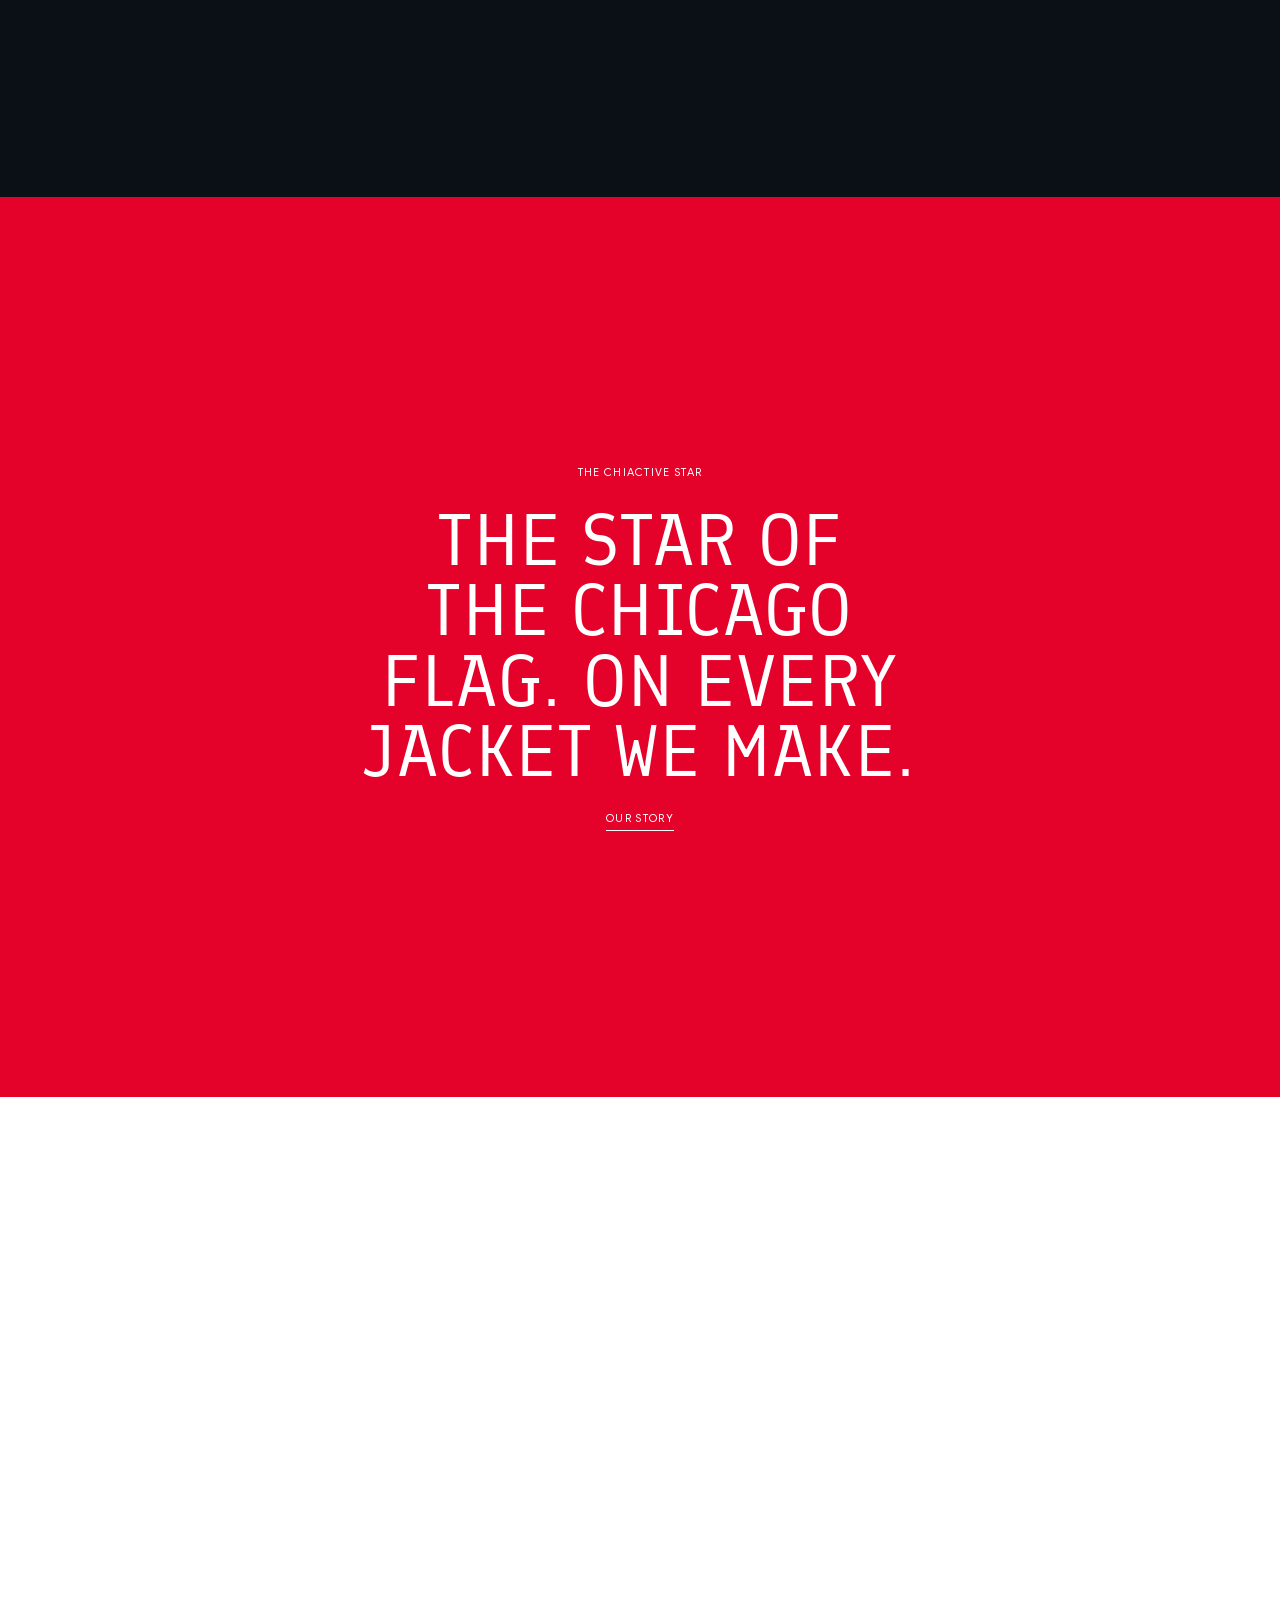
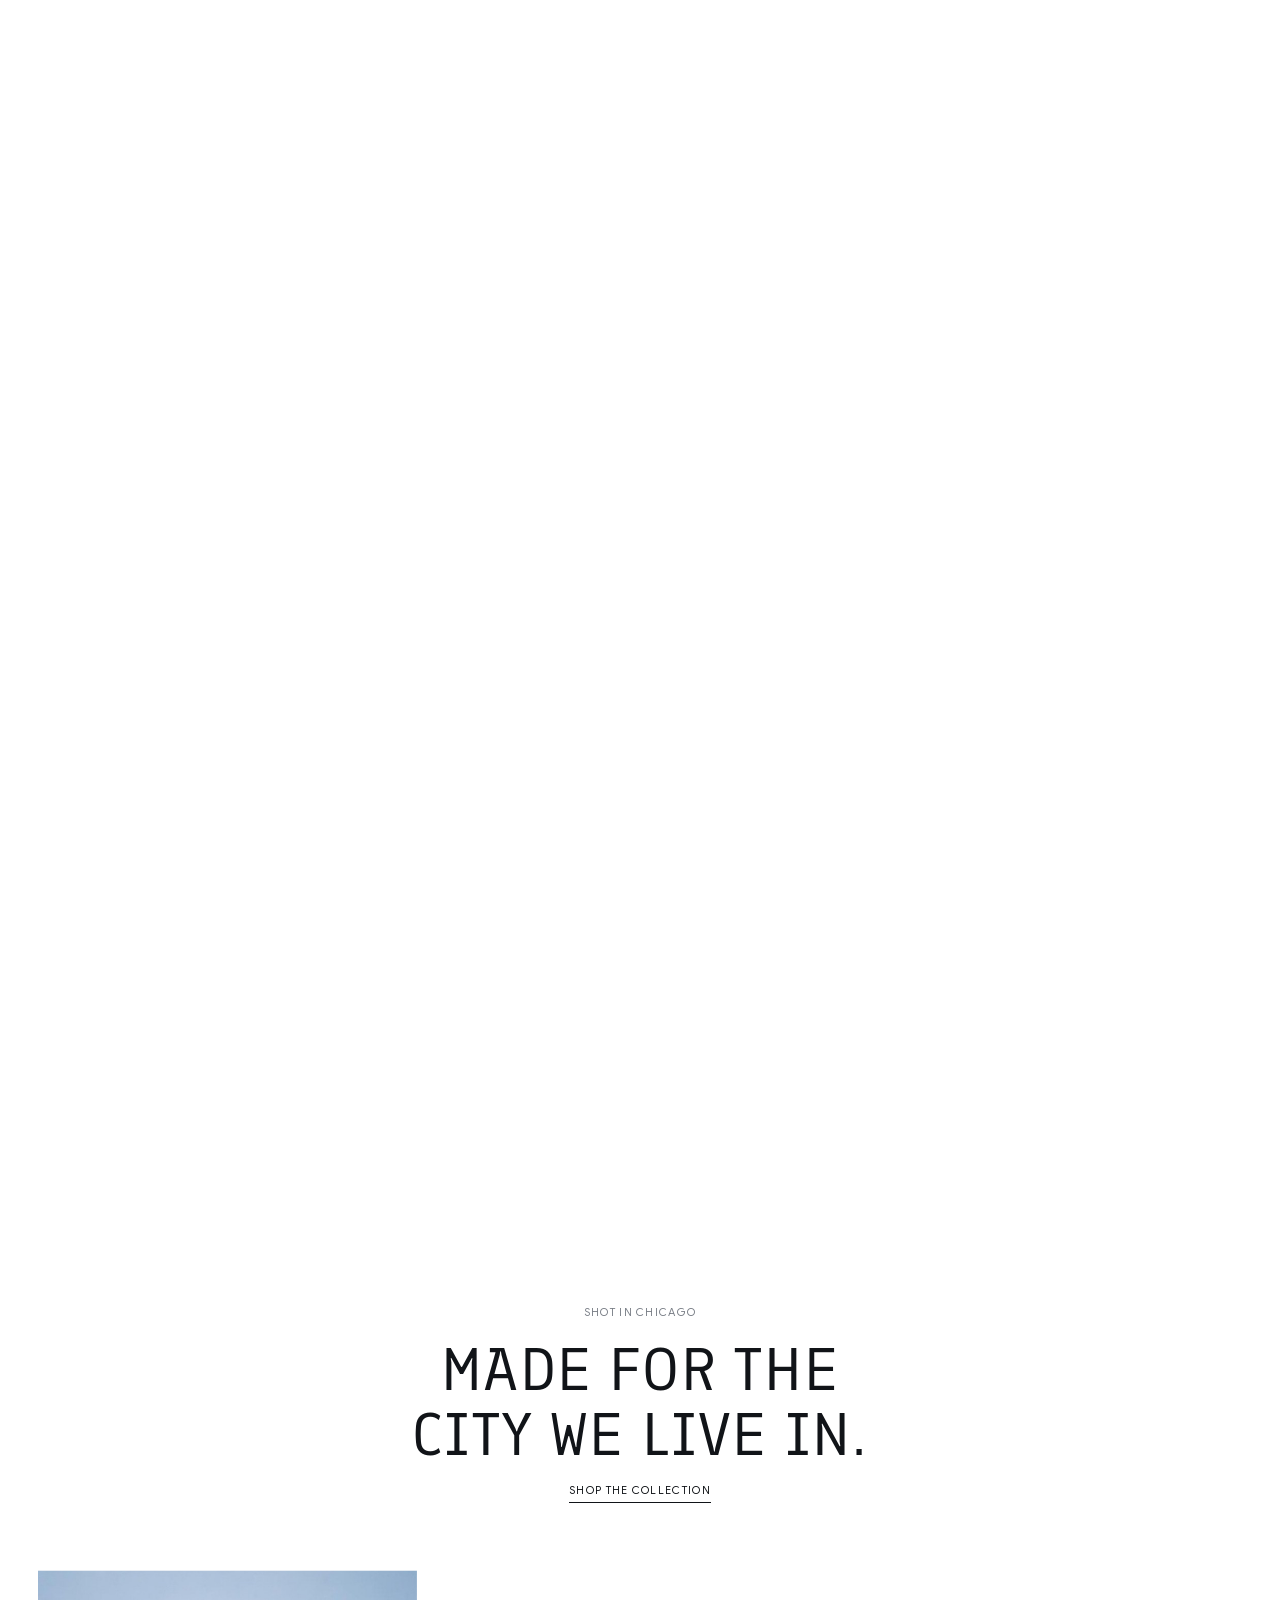
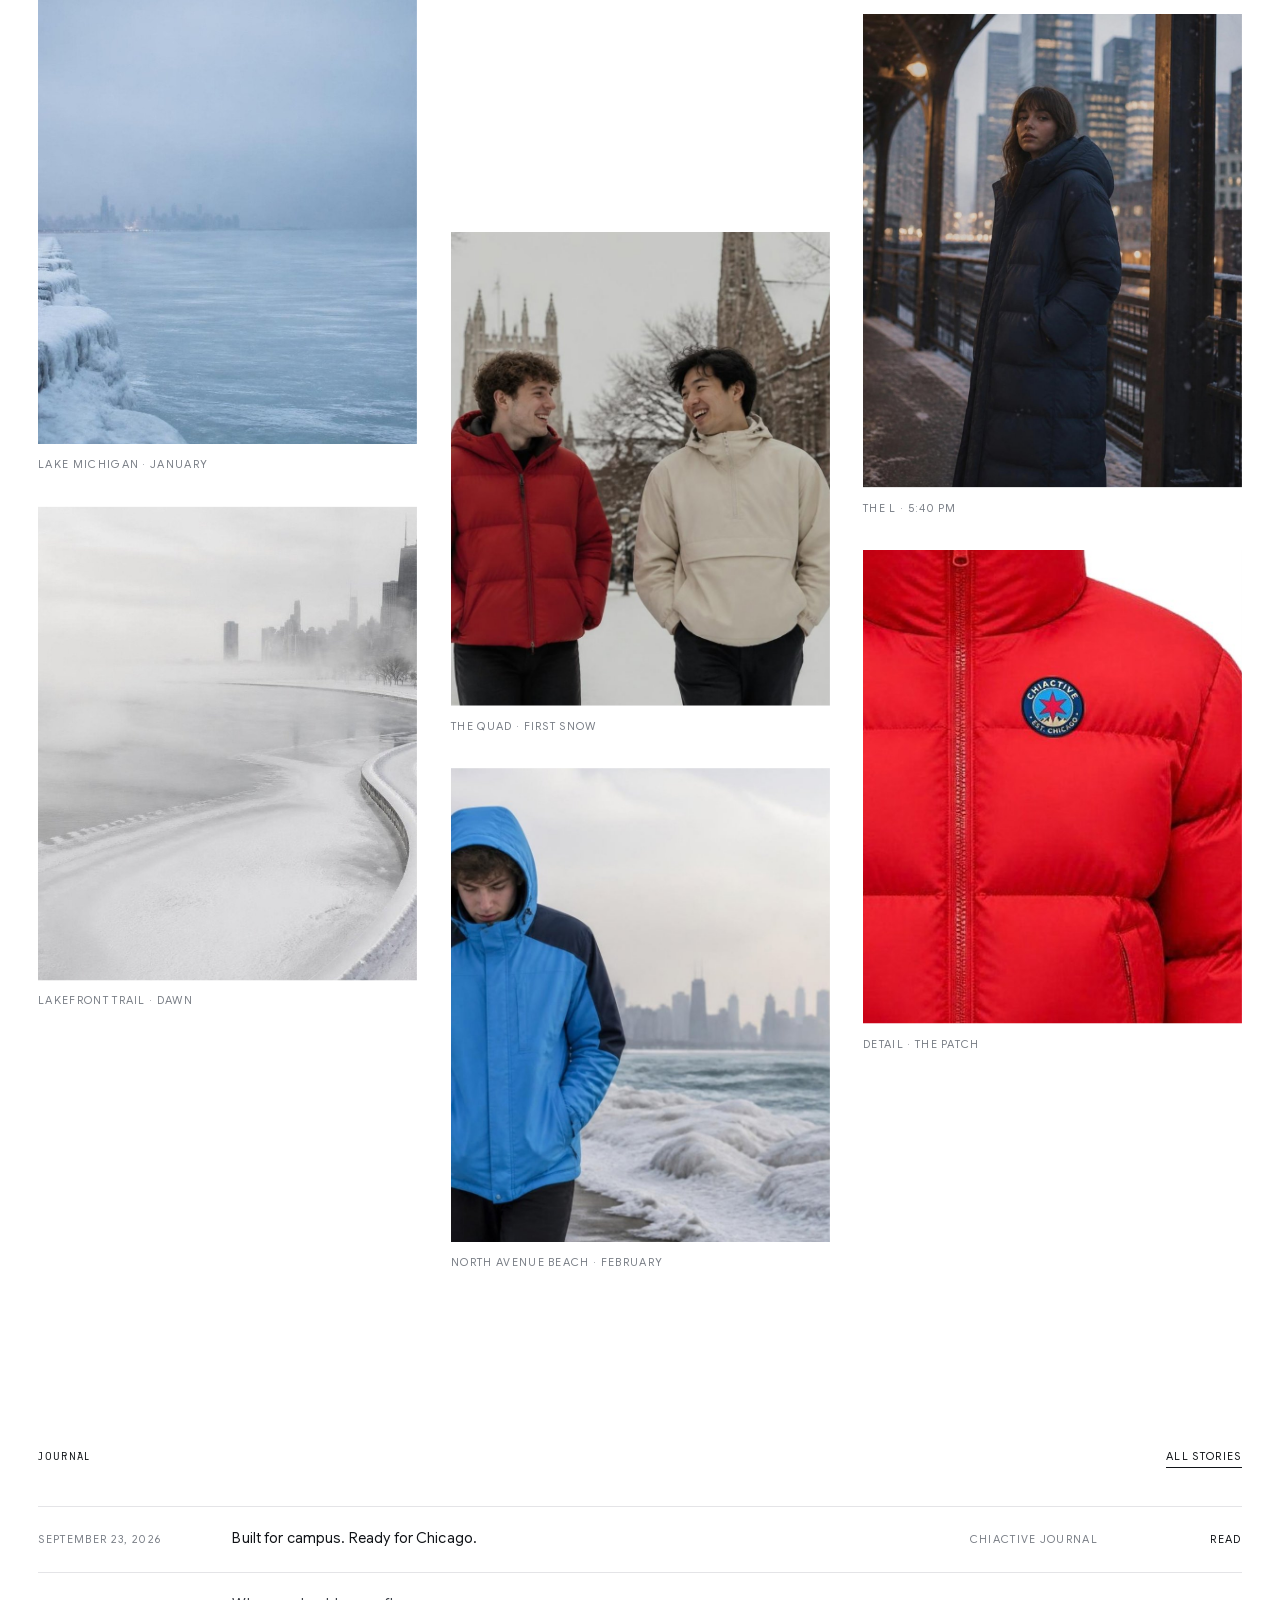
==== commit 05683c29: "Update site" ====
--- a/index.html
+++ b/index.html
@@ -13,7 +13,7 @@
 <meta property="og:description" content="ChiActive Collection 01: six jackets for the four-season city.">
 <meta property="og:image" content="https://myraune.github.io/chiactive/images/ai/og-image.jpg">
 <meta name="twitter:card" content="summary_large_image">
-<link rel="stylesheet" href="styles.css?v=c44">
+<link rel="stylesheet" href="styles.css?v=c46">
 <link rel="preload" as="image" href="images/ai/cutouts/lakeshore-shell-hd.webp">
 <script>/* Skip the loading screen after the first visit in this browser session. */
 try { if (sessionStorage.getItem('chiactive-loaded')) document.documentElement.classList.add('seen'); } catch (e) {}</script><style>
@@ -152,32 +152,32 @@
   <section class="ss" data-seasons aria-label="Four kinds of cold">
     <div class="ss-stage" data-stage>
       <div class="ss-track"><article class="ss-panel" aria-label="January">
-        <div class="ss-media"><img src="images/ai/campaign-l-platform.jpg" alt="Wind chill on the L platform, 7:40 am." style="object-position:50% 30%" loading="lazy"></div><div class="ss-shade"></div>
+        <div class="ss-media"><img src="images/ai/campaign-l-platform.jpg" alt="Wind chill on the L platform, 7:40&nbsp;am." style="object-position:50% 30%" decoding="async"></div><div class="ss-shade"></div>
         <p class="ss-month" aria-hidden="true">January</p>
-        <div class="ss-info"><p class="ss-temp"><b data-temp="-4" data-from="32">−4</b><span>°F</span></p><p class="ss-line">Wind chill on the L platform, 7:40 am.</p>
-          <a class="ss-chip" href="jackets/312-down-parka.html"><img src="images/ai/cutouts/312-down-parka.webp" alt="" loading="lazy"><span><b>312 Down Parka</b>$349</span><i aria-hidden="true">→</i></a></div>
+        <div class="ss-info"><p class="ss-temp"><b data-temp="-4" data-from="32">−4</b><span>°F</span></p><p class="ss-line">Wind chill on the L platform, 7:40&nbsp;am.</p>
+          <a class="ss-chip" href="jackets/312-down-parka.html"><img src="images/ai/cutouts/312-down-parka.webp" alt="" decoding="async"><span><b>312 Down Parka</b>$349</span><i aria-hidden="true">→</i></a></div>
       </article><article class="ss-panel" aria-label="February">
-        <div class="ss-media"><img src="images/ai/campaign-breakwater.jpg" alt="Thirty miles an hour off a frozen lake." style="object-position:30% 50%" loading="lazy"></div><div class="ss-shade"></div>
+        <div class="ss-media"><img src="images/ai/campaign-breakwater.jpg" alt="Thirty miles an hour off a frozen lake." style="object-position:30% 50%" decoding="async"></div><div class="ss-shade"></div>
         <p class="ss-month" aria-hidden="true">February</p>
         <div class="ss-info"><p class="ss-temp"><b data-temp="19" data-from="-4">19</b><span>°F</span></p><p class="ss-line">Thirty miles an hour off a frozen lake.</p>
-          <a class="ss-chip" href="jackets/lakeshore-shell.html"><img src="images/ai/cutouts/lakeshore-shell.webp" alt="" loading="lazy"><span><b>Lakeshore Shell</b>$289</span><i aria-hidden="true">→</i></a></div>
+          <a class="ss-chip" href="jackets/lakeshore-shell.html"><img src="images/ai/cutouts/lakeshore-shell.webp" alt="" decoding="async"><span><b>Lakeshore Shell</b>$289</span><i aria-hidden="true">→</i></a></div>
       </article><article class="ss-panel" aria-label="April">
-        <div class="ss-media"><img src="images/ai/campaign-campus.jpg" alt="Snow on the quad. Sun on the way." style="object-position:50% 40%" loading="lazy"></div><div class="ss-shade"></div>
+        <div class="ss-media"><img src="images/ai/campaign-campus.jpg" alt="Snow on the quad. Sun on the way." style="object-position:50% 40%" decoding="async"></div><div class="ss-shade"></div>
         <p class="ss-month" aria-hidden="true">April</p>
         <div class="ss-info"><p class="ss-temp"><b data-temp="41" data-from="19">41</b><span>°F</span></p><p class="ss-line">Snow on the quad. Sun on the way.</p>
-          <a class="ss-chip" href="jackets/loop-puffer.html"><img src="images/ai/cutouts/loop-puffer.webp" alt="" loading="lazy"><span><b>Loop Puffer</b>$229</span><i aria-hidden="true">→</i></a></div>
+          <a class="ss-chip" href="jackets/loop-puffer.html"><img src="images/ai/cutouts/loop-puffer.webp" alt="" decoding="async"><span><b>Loop Puffer</b>$229</span><i aria-hidden="true">→</i></a></div>
       </article><article class="ss-panel ss-night" aria-label="October">
-        <div class="ss-media ss-dark"><canvas class="ss-rain" aria-hidden="true"></canvas></div><img class="ss-hero-cut" src="images/ai/cutouts/night-line-shell.webp" alt="The Night Line Shell in the rain" loading="lazy">
+        <div class="ss-media ss-dark"><canvas class="ss-rain" aria-hidden="true"></canvas></div><img class="ss-hero-cut" src="images/ai/cutouts/night-line-shell.webp" alt="The Night Line Shell in the rain" decoding="async">
         <p class="ss-month" aria-hidden="true">October</p>
         <div class="ss-info"><p class="ss-temp"><b data-temp="46" data-from="41">46</b><span>°F</span></p><p class="ss-line">The first cold rain. The walk home after dark.</p>
-          <a class="ss-chip" href="jackets/night-line-shell.html"><img src="images/ai/cutouts/night-line-shell.webp" alt="" loading="lazy"><span><b>Night Line Shell</b>$199</span><i aria-hidden="true">→</i></a></div>
+          <a class="ss-chip" href="jackets/night-line-shell.html"><img src="images/ai/cutouts/night-line-shell.webp" alt="" decoding="async"><span><b>Night Line Shell</b>$199</span><i aria-hidden="true">→</i></a></div>
       </article></div>
       <div class="ss-ui"><p class="small">Four kinds of cold</p><div class="ss-bars"><i><span></span></i><i><span></span></i><i><span></span></i><i><span></span></i></div><p class="small ss-count"><b data-ss-n>01</b> / 04</p></div>
     </div>
   </section>
   <section class="st" data-star aria-label="The ChiActive patch">
     <div class="st-stage" data-stage>
-      <div class="st-cam"><img class="st-jacket" src="images/ai/white/lakeshore-shell.jpg" alt="The Lakeshore Shell" loading="lazy"><img class="st-badge" src="images/logo-badge.png" alt="" loading="lazy"></div>
+      <div class="st-cam"><img class="st-jacket" src="images/ai/white/lakeshore-shell.jpg" alt="The Lakeshore Shell" decoding="async"><img class="st-badge" src="images/logo-badge.png" alt="" decoding="async"></div>
       <div class="st-bg"></div>
       <svg class="st-svg" aria-hidden="true"><polygon class="st-star" points="0.0000,-1.0000 0.2400,-0.4157 0.8660,-0.5000 0.4800,0.0000 0.8660,0.5000 0.2400,0.4157 0.0000,1.0000 -0.2400,0.4157 -0.8660,0.5000 -0.4800,0.0000 -0.8660,-0.5000 -0.2400,-0.4157"/></svg>
       <p class="st-fig small">Fig. 01 · Lakeshore Shell</p>
@@ -202,9 +202,9 @@
   <div><h2>ChiActive</h2><ul><li><a href="about.html">About</a></li><li><a href="blog/index.html">Journal</a></li><li><a href="checkout.html">Checkout</a></li></ul></div>
   <p class="ftr-word" aria-hidden="true" data-split="chars">CHIACTIVE</p>
 </footer>
-<script src="js/products.js?v=c44"></script>
-<script src="js/main.js?v=c44"></script>
-<script src="js/motion.js?v=c44"></script>
+<script src="js/products.js?v=c46"></script>
+<script src="js/main.js?v=c46"></script>
+<script src="js/motion.js?v=c46"></script>
 <script>
 /* Loading screen: the logo with a light beam, until the hero jackets have loaded; then the curtain lifts.
    Shows at least 1.7s (one full sweep of the beam), at most 5s if an image is slow. */
@@ -227,7 +227,7 @@
   setTimeout(finish, 5000);
 })();
 </script>
-<script src="js/zip.js?v=c44"></script>
-<script src="js/home.js?v=c44"></script>
+<script src="js/zip.js?v=c46"></script>
+<script src="js/home.js?v=c46"></script>
 </body>
 </html>
--- a/styles.css
+++ b/styles.css
@@ -853,3 +853,17 @@
 /* The motion switch (only for visitors whose system asks for reduced motion). */
 .motion-switch { position: fixed; left: 16px; bottom: 16px; z-index: 60; padding: 10px 14px; border: 1px solid rgba(17, 20, 24, .12); background: rgba(255, 255, 255, .94); -webkit-backdrop-filter: blur(10px); backdrop-filter: blur(10px); color: var(--ink); font: 400 10.5px/1 var(--font-body); letter-spacing: .14em; text-transform: uppercase; cursor: pointer; transition: background .4s var(--ease); }
 .motion-switch:hover { background: #fff; }
+
+/* ---------- Fixes (audit 2026-10-05) ---------- */
+/* 1. The tilted jacket on the 404 page must not widen the page on phones. */
+.nf { overflow: hidden; }
+/* 2. The footer curtain only works when the footer fits on the screen; on low screens it just scrolls. */
+@media (max-height: 560px) { .ftr { position: relative; } }
+/* 4. Season texts clear the menu bar on low screens. */
+.ss-info { top: max(15vh, calc(var(--header-h) + 40px)); }
+/* 5. The motion switch: small and out of the way; while motion is on it lives in the footer. */
+.motion-switch { left: auto; right: 16px; bottom: 16px; padding: 8px 12px; font-size: 10px; opacity: .9; transition: opacity .4s var(--ease), transform .5s var(--ease); }
+.motion-switch.is-away { opacity: 0; transform: translateY(8px); pointer-events: none; }
+.ftr .motion-switch { position: static; justify-self: start; grid-column: 1 / -1; margin-top: 4px; padding: 0; border: 0; background: none; color: var(--muted); -webkit-backdrop-filter: none; backdrop-filter: none; opacity: 1; transform: none; pointer-events: auto; }
+.ftr .motion-switch:hover { color: var(--ink); background: none; }
+body:has(.buybar.show) > .motion-switch { bottom: 92px; }   /* stays clear of the product page's buy bar */
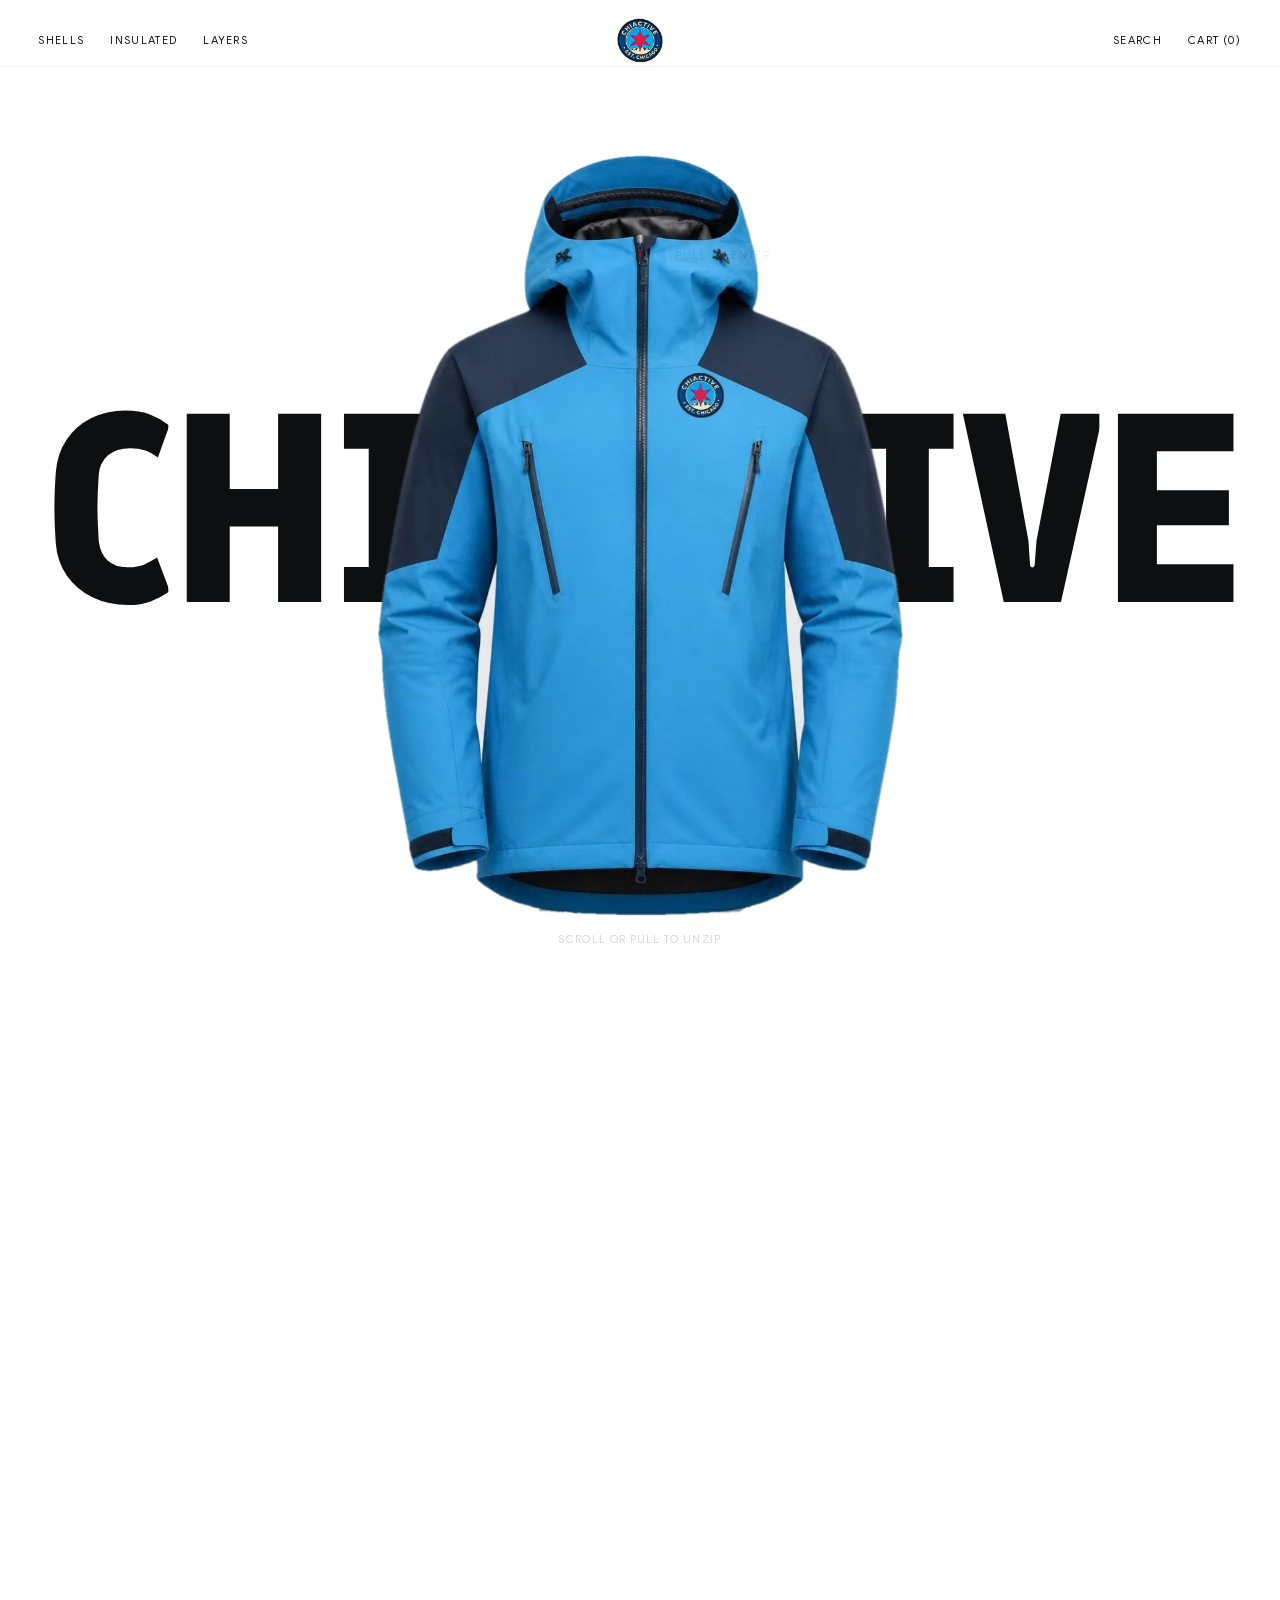
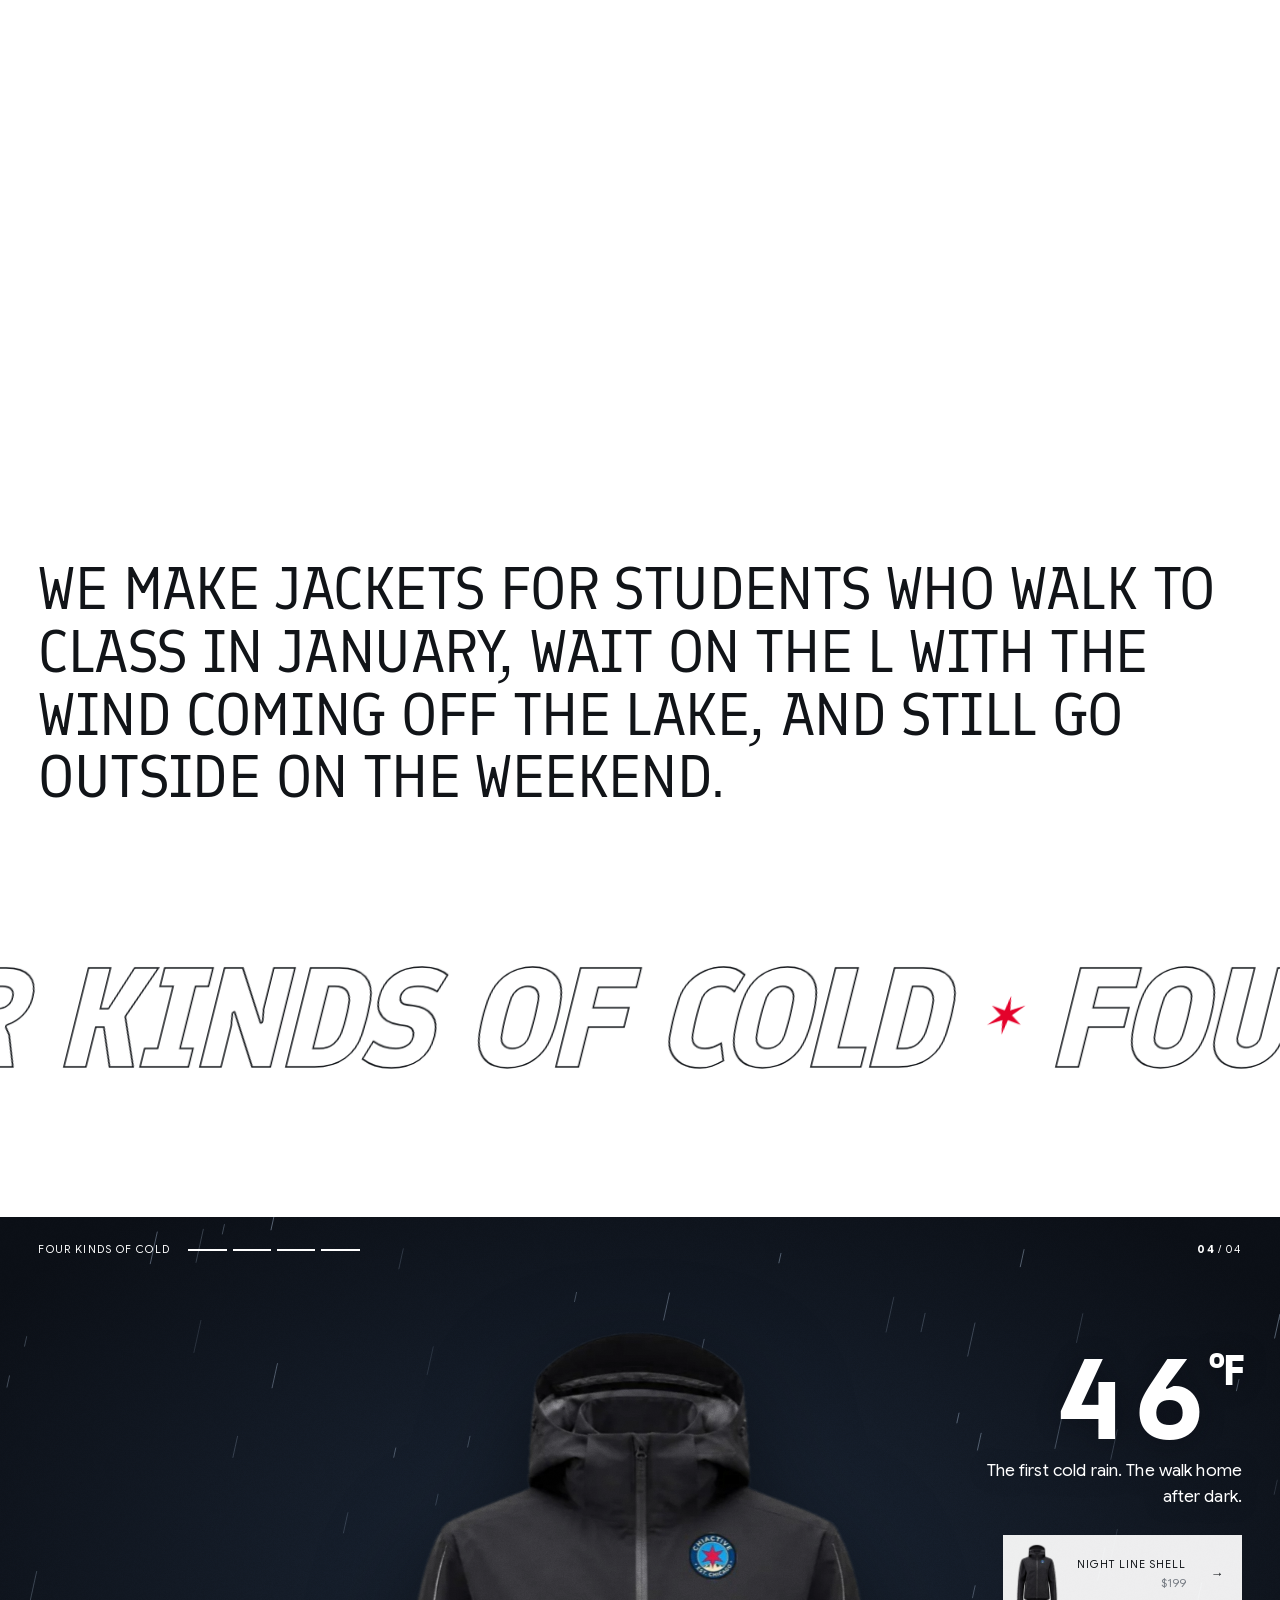
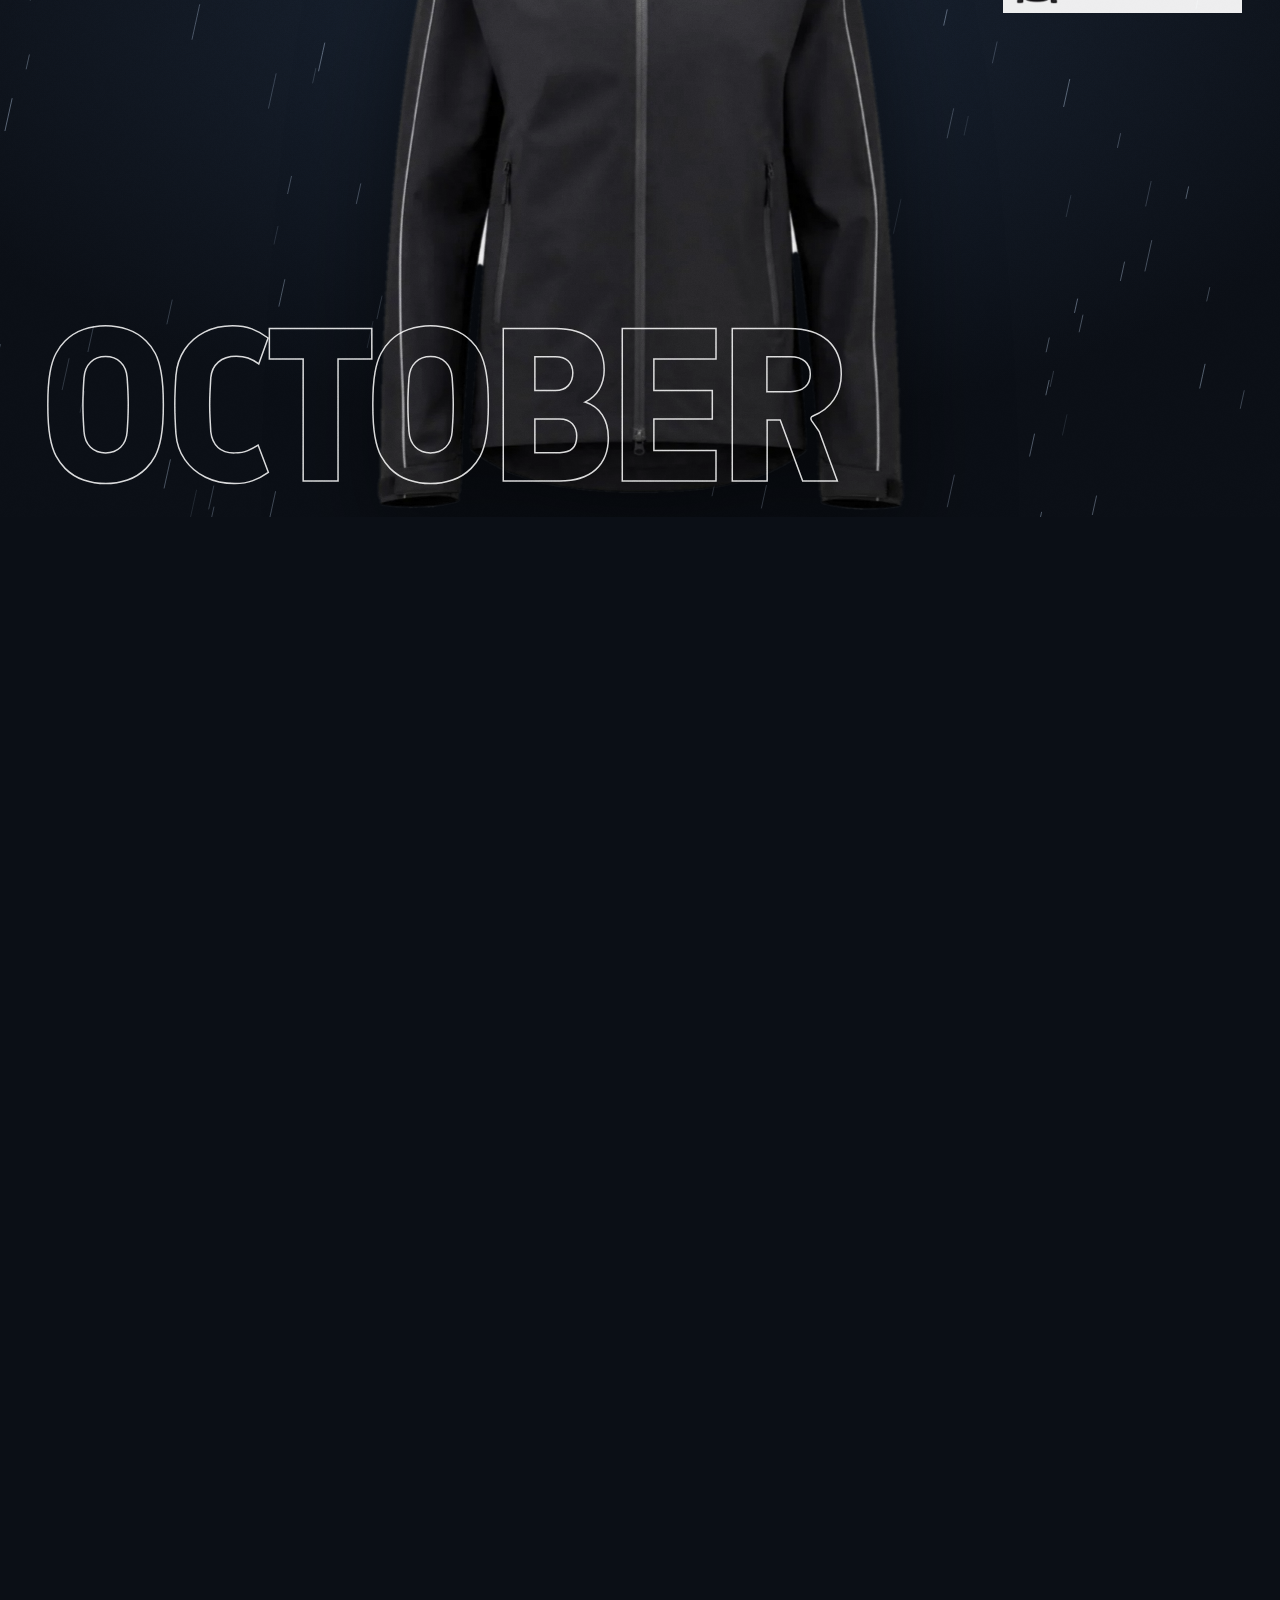
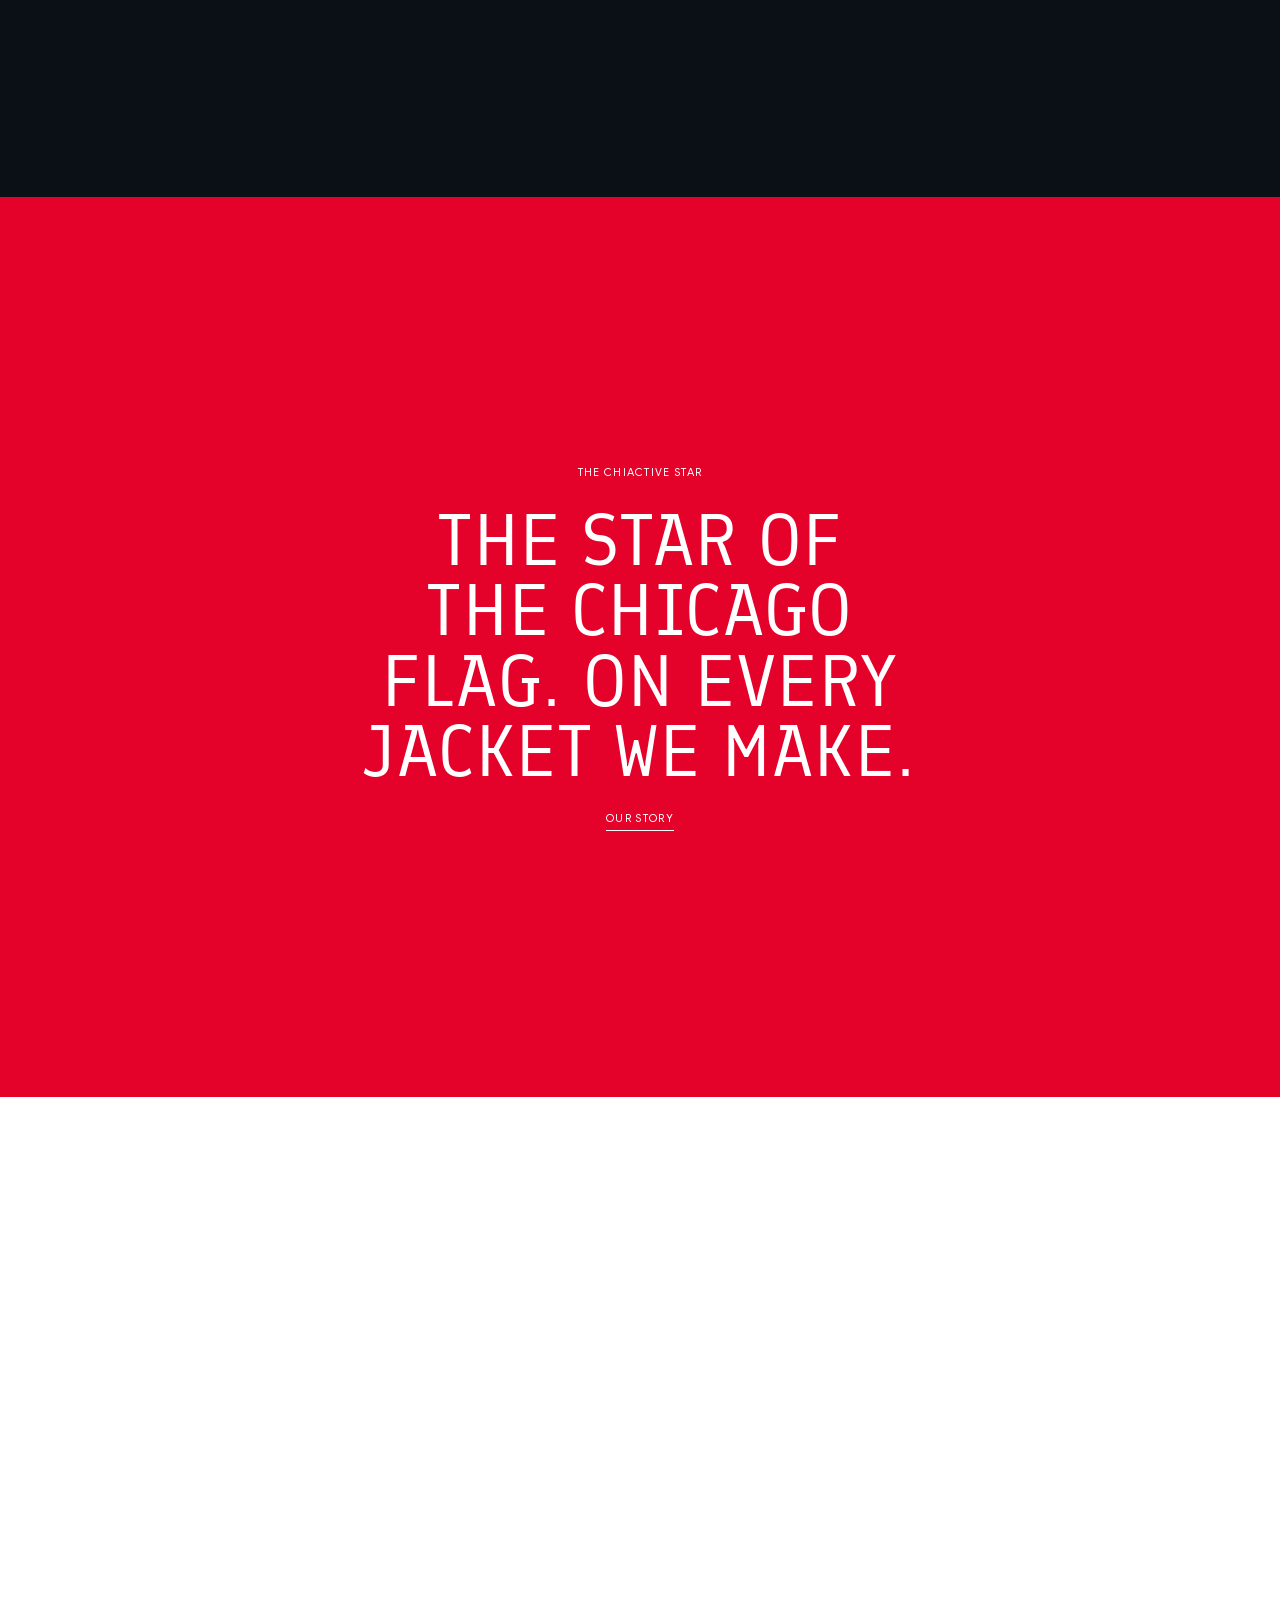
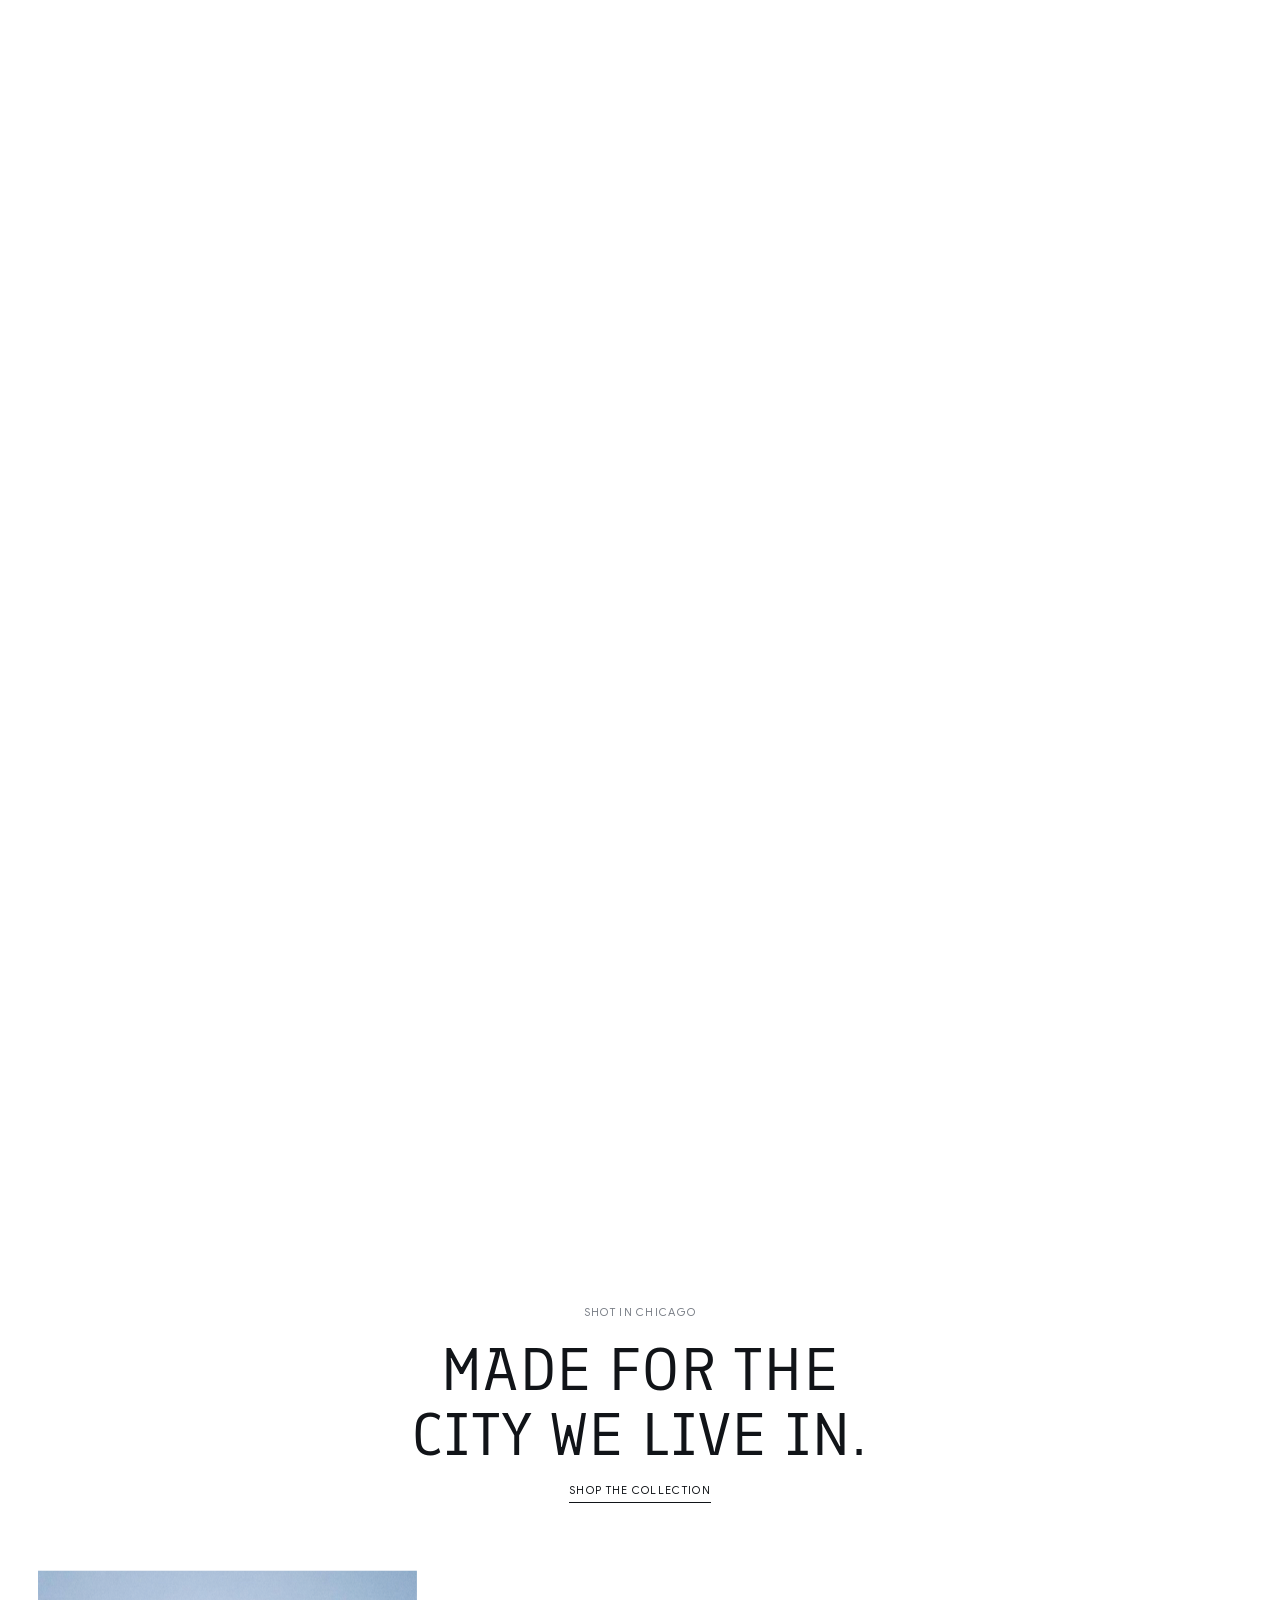
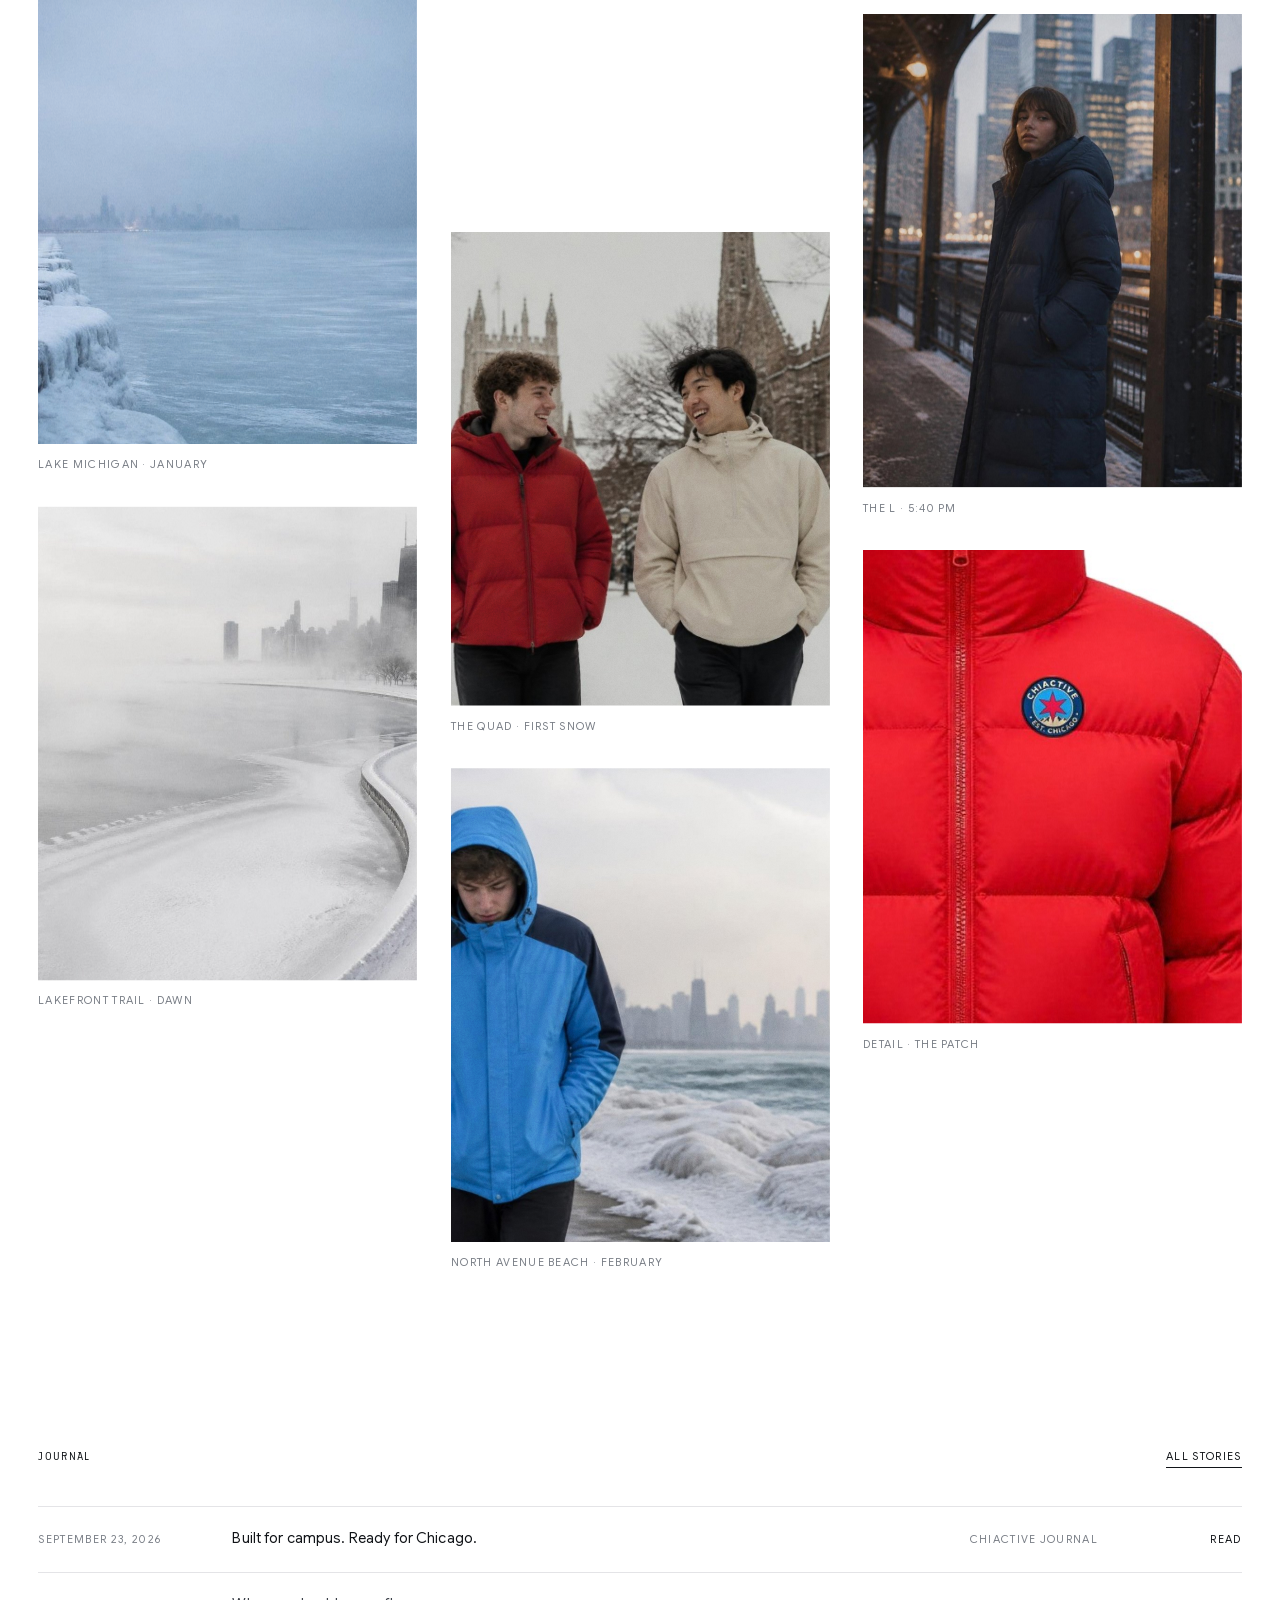
==== commit 3812509f: "Update site" ====
--- a/index.html
+++ b/index.html
@@ -13,7 +13,7 @@
 <meta property="og:description" content="ChiActive Collection 01: six jackets for the four-season city.">
 <meta property="og:image" content="https://myraune.github.io/chiactive/images/ai/og-image.jpg">
 <meta name="twitter:card" content="summary_large_image">
-<link rel="stylesheet" href="styles.css?v=c46">
+<link rel="stylesheet" href="styles.css?v=c48">
 <link rel="preload" as="image" href="images/ai/cutouts/lakeshore-shell-hd.webp">
 <script>/* Skip the loading screen after the first visit in this browser session. */
 try { if (sessionStorage.getItem('chiactive-loaded')) document.documentElement.classList.add('seen'); } catch (e) {}</script><style>
@@ -152,17 +152,17 @@
   <section class="ss" data-seasons aria-label="Four kinds of cold">
     <div class="ss-stage" data-stage>
       <div class="ss-track"><article class="ss-panel" aria-label="January">
-        <div class="ss-media"><img src="images/ai/campaign-l-platform.jpg" alt="Wind chill on the L platform, 7:40&nbsp;am." style="object-position:50% 30%" decoding="async"></div><div class="ss-shade"></div>
+        <div class="ss-media ss-blur"><img src="images/ai/campaign-l-platform.jpg" alt="" aria-hidden="true" style="object-position:50% 30%" decoding="async"></div><div class="ss-shade"></div><figure class="ss-frame ss-frame--port" style="--ar:1136/1408"><img src="images/ai/campaign-l-platform.jpg" alt="Wind chill on the L platform, 7:40&nbsp;am." decoding="async"></figure>
         <p class="ss-month" aria-hidden="true">January</p>
         <div class="ss-info"><p class="ss-temp"><b data-temp="-4" data-from="32">−4</b><span>°F</span></p><p class="ss-line">Wind chill on the L platform, 7:40&nbsp;am.</p>
           <a class="ss-chip" href="jackets/312-down-parka.html"><img src="images/ai/cutouts/312-down-parka.webp" alt="" decoding="async"><span><b>312 Down Parka</b>$349</span><i aria-hidden="true">→</i></a></div>
       </article><article class="ss-panel" aria-label="February">
-        <div class="ss-media"><img src="images/ai/campaign-breakwater.jpg" alt="Thirty miles an hour off a frozen lake." style="object-position:30% 50%" decoding="async"></div><div class="ss-shade"></div>
+        <div class="ss-media ss-blur"><img src="images/ai/campaign-breakwater.jpg" alt="" aria-hidden="true" style="object-position:30% 50%" decoding="async"></div><div class="ss-shade"></div><figure class="ss-frame ss-frame--land" style="--ar:1680/944"><img src="images/ai/campaign-breakwater.jpg" alt="Thirty miles an hour off a frozen lake." decoding="async"></figure>
         <p class="ss-month" aria-hidden="true">February</p>
         <div class="ss-info"><p class="ss-temp"><b data-temp="19" data-from="-4">19</b><span>°F</span></p><p class="ss-line">Thirty miles an hour off a frozen lake.</p>
           <a class="ss-chip" href="jackets/lakeshore-shell.html"><img src="images/ai/cutouts/lakeshore-shell.webp" alt="" decoding="async"><span><b>Lakeshore Shell</b>$289</span><i aria-hidden="true">→</i></a></div>
       </article><article class="ss-panel" aria-label="April">
-        <div class="ss-media"><img src="images/ai/campaign-campus.jpg" alt="Snow on the quad. Sun on the way." style="object-position:50% 40%" decoding="async"></div><div class="ss-shade"></div>
+        <div class="ss-media ss-blur"><img src="images/ai/campaign-campus.jpg" alt="" aria-hidden="true" style="object-position:50% 40%" decoding="async"></div><div class="ss-shade"></div><figure class="ss-frame ss-frame--land" style="--ar:1536/1024"><img src="images/ai/campaign-campus.jpg" alt="Snow on the quad. Sun on the way." decoding="async"></figure>
         <p class="ss-month" aria-hidden="true">April</p>
         <div class="ss-info"><p class="ss-temp"><b data-temp="41" data-from="19">41</b><span>°F</span></p><p class="ss-line">Snow on the quad. Sun on the way.</p>
           <a class="ss-chip" href="jackets/loop-puffer.html"><img src="images/ai/cutouts/loop-puffer.webp" alt="" decoding="async"><span><b>Loop Puffer</b>$229</span><i aria-hidden="true">→</i></a></div>
@@ -202,9 +202,9 @@
   <div><h2>ChiActive</h2><ul><li><a href="about.html">About</a></li><li><a href="blog/index.html">Journal</a></li><li><a href="checkout.html">Checkout</a></li></ul></div>
   <p class="ftr-word" aria-hidden="true" data-split="chars">CHIACTIVE</p>
 </footer>
-<script src="js/products.js?v=c46"></script>
-<script src="js/main.js?v=c46"></script>
-<script src="js/motion.js?v=c46"></script>
+<script src="js/products.js?v=c48"></script>
+<script src="js/main.js?v=c48"></script>
+<script src="js/motion.js?v=c48"></script>
 <script>
 /* Loading screen: the logo with a light beam, until the hero jackets have loaded; then the curtain lifts.
    Shows at least 1.7s (one full sweep of the beam), at most 5s if an image is slow. */
@@ -227,7 +227,7 @@
   setTimeout(finish, 5000);
 })();
 </script>
-<script src="js/zip.js?v=c46"></script>
-<script src="js/home.js?v=c46"></script>
+<script src="js/zip.js?v=c48"></script>
+<script src="js/home.js?v=c48"></script>
 </body>
 </html>
--- a/styles.css
+++ b/styles.css
@@ -867,3 +867,24 @@
 .ftr .motion-switch { position: static; justify-self: start; grid-column: 1 / -1; margin-top: 4px; padding: 0; border: 0; background: none; color: var(--muted); -webkit-backdrop-filter: none; backdrop-filter: none; opacity: 1; transform: none; pointer-events: auto; }
 .ftr .motion-switch:hover { color: var(--ink); background: none; }
 body:has(.buybar.show) > .motion-switch { bottom: 92px; }   /* stays clear of the product page's buy bar */
+
+/* ---------- Seasons v2: a blurred backdrop + the sharp photo in a frame at its real resolution ----------
+   The AI photos are 1136-1680 px wide. Stretched full-bleed on a Retina screen they went soft, so the
+   full-bleed layer is now the same photo blurred (blur hides resolution), and the photo itself is shown
+   framed, never larger than about half its pixel width in CSS (= 1:1 on Retina). */
+.ss-blur img { filter: blur(36px) brightness(.6) saturate(1.15); transform: scale(1.12); }
+.ss-frame { position: absolute; left: 50%; top: 50%; z-index: 1; margin: 0; translate: -50% -52%; aspect-ratio: var(--ar); box-shadow: 0 40px 100px rgba(4, 8, 14, .5); will-change: transform; }
+.ss-frame img { display: block; width: 100%; height: 100%; object-fit: cover; }
+.ss-frame--land { width: min(50vw, 820px); }
+.ss-frame--port { height: min(68vh, 700px); }
+.ss-month { z-index: 2; }
+.ss-info { z-index: 3; }
+/* Film grain: one shared texture over every photo ties the AI images together into one shoot. */
+.ss-panel::after, .gl-in::after, .wide::after, .ab-media::after, .pd-wide::after { content: ""; position: absolute; inset: 0; z-index: 4; pointer-events: none; background: url(images/grain.png) repeat; background-size: 220px; opacity: .08; mix-blend-mode: overlay; }
+.gl-in, .ab-media { position: relative; }
+@media (max-width: 800px) {
+  .ss-frame { translate: -50% -58%; }
+  .ss-frame--land { width: 88vw; }
+  .ss-frame--port { height: 50vh; }
+}
+@media (max-width: 800px) { .ss-frame { top: 60%; translate: -50% -50%; } .ss-frame--port { height: 42vh; } .ss-frame--land { width: 84vw; } }
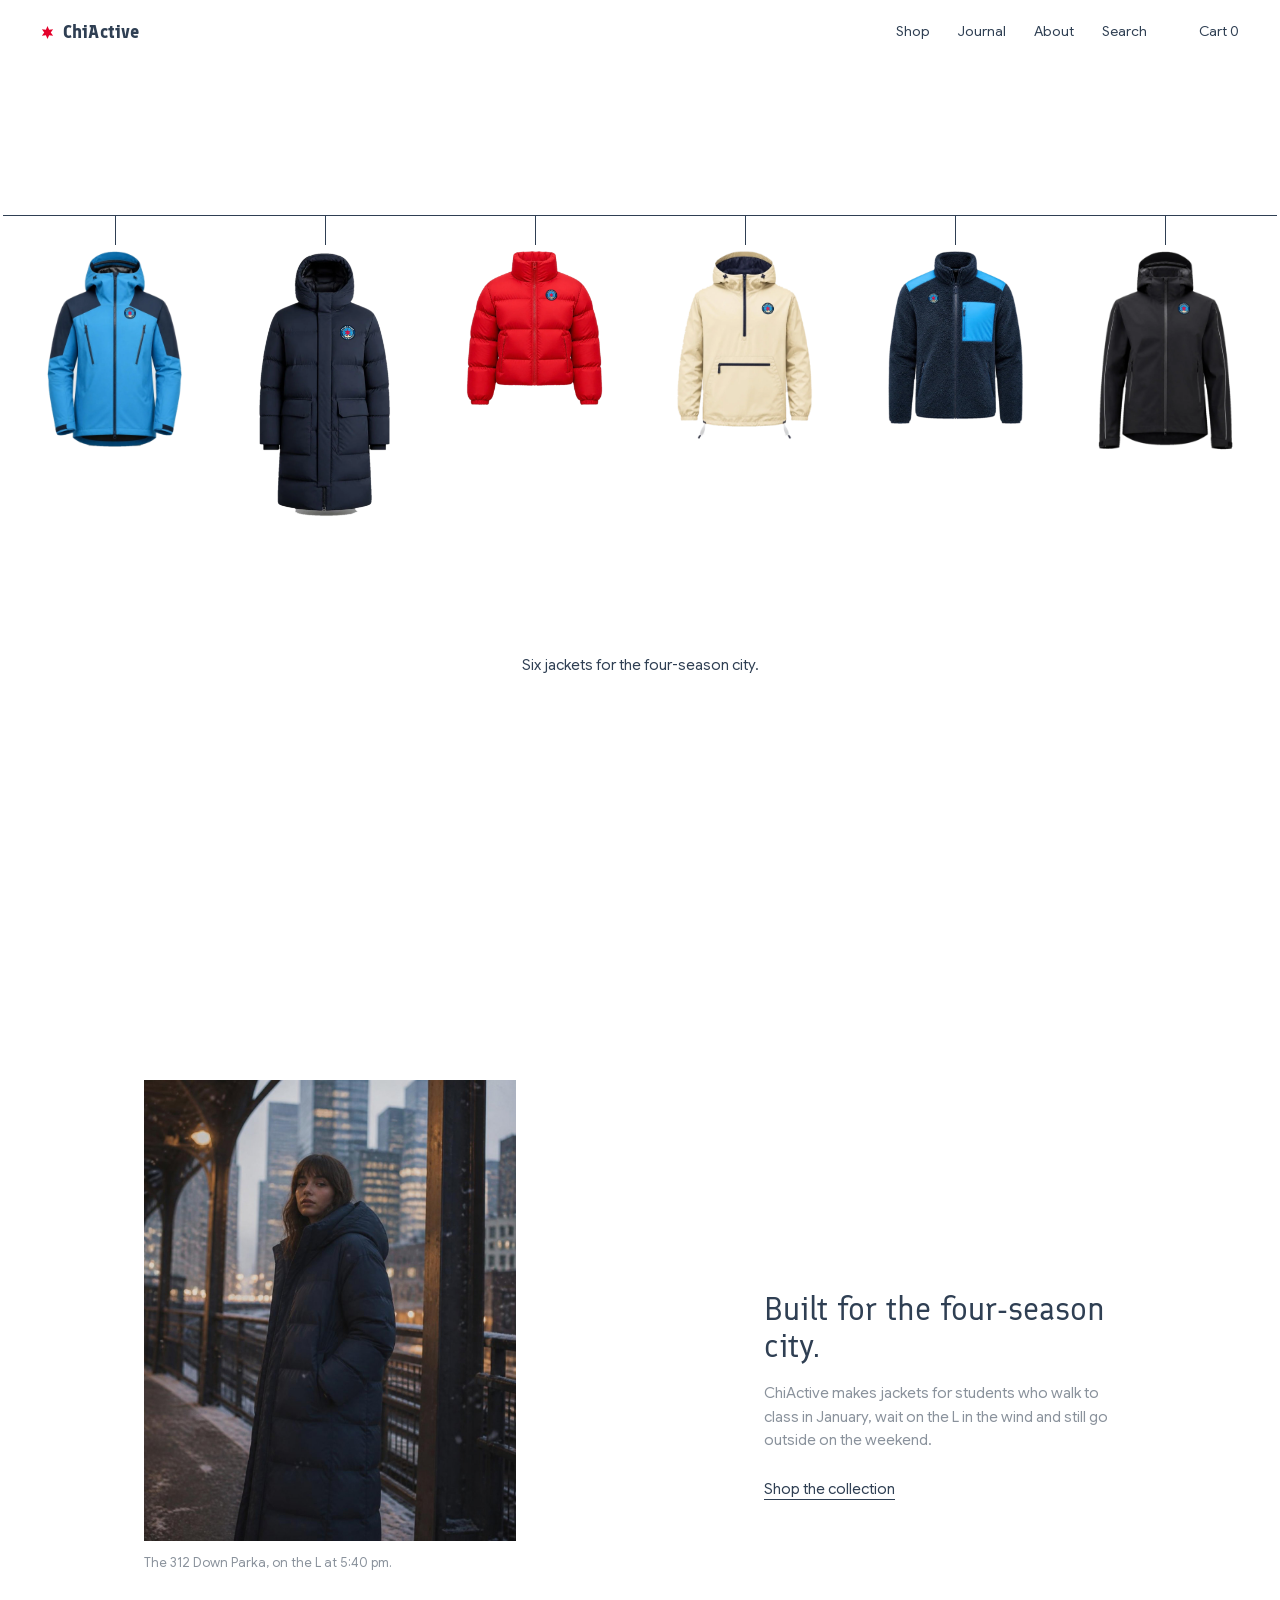
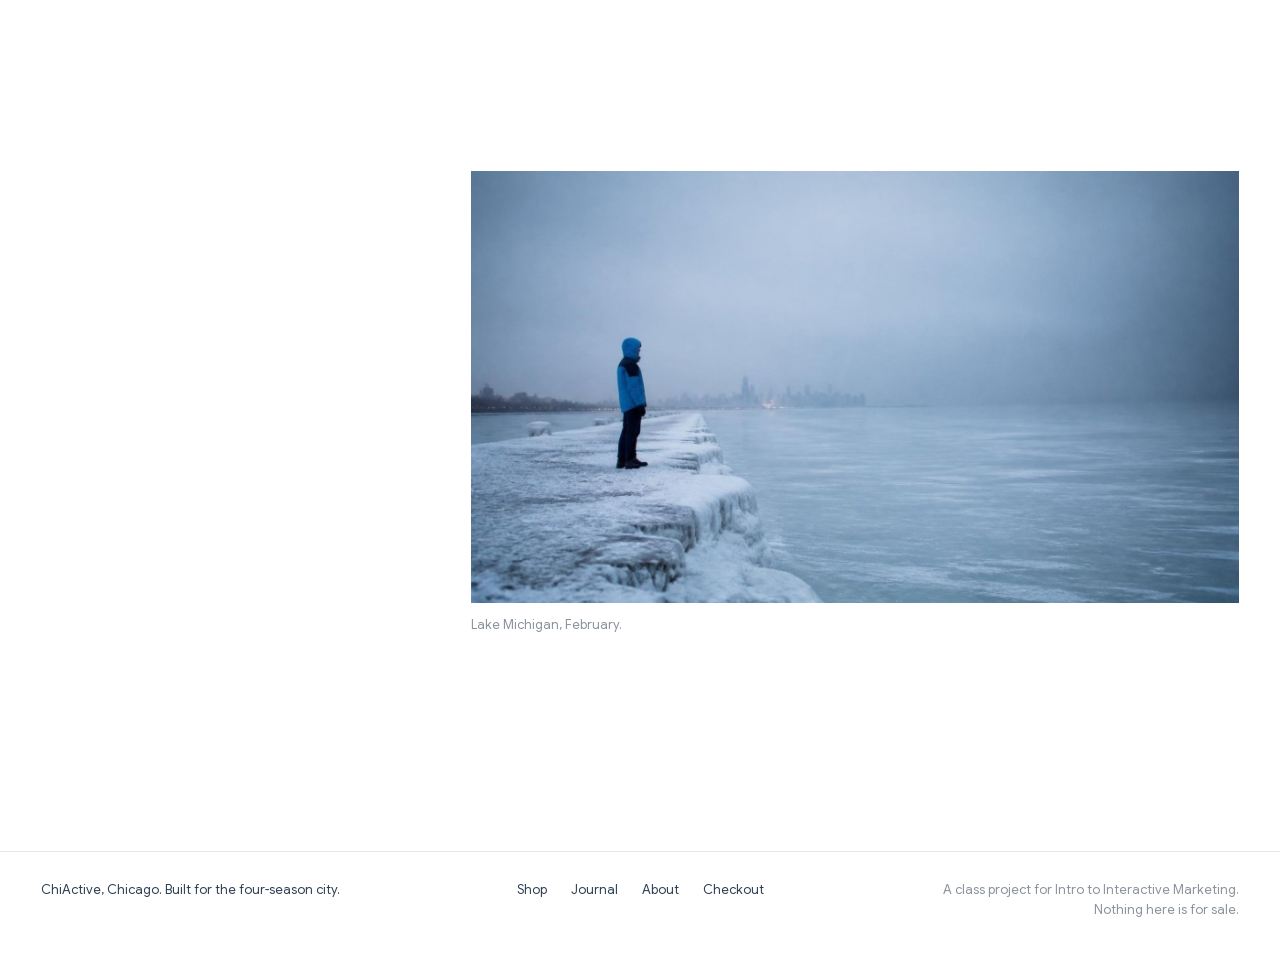
==== commit 2f7459cf: "Update site" ====
--- a/index.html
+++ b/index.html
@@ -3,231 +3,51 @@
 <head>
 <meta charset="UTF-8">
 <meta name="viewport" content="width=device-width, initial-scale=1">
-<title>ChiActive | Collection 01</title>
-<meta name="description" content="ChiActive Collection 01: six jackets for the four-season city.">
-<link rel="icon" href="images/logo-badge-160.png">
+<title>ChiActive</title>
+<meta name="description" content="Six jackets for the four-season city, designed for Chicago college students.">
 <meta name="theme-color" content="#ffffff">
 <meta property="og:type" content="website">
 <meta property="og:site_name" content="ChiActive">
-<meta property="og:title" content="ChiActive | Collection 01">
-<meta property="og:description" content="ChiActive Collection 01: six jackets for the four-season city.">
+<meta property="og:title" content="ChiActive">
+<meta property="og:description" content="Six jackets for the four-season city, designed for Chicago college students.">
 <meta property="og:image" content="https://myraune.github.io/chiactive/images/ai/og-image.jpg">
 <meta name="twitter:card" content="summary_large_image">
-<link rel="stylesheet" href="styles.css?v=c48">
-<link rel="preload" as="image" href="images/ai/cutouts/lakeshore-shell-hd.webp">
-<script>/* Skip the loading screen after the first visit in this browser session. */
-try { if (sessionStorage.getItem('chiactive-loaded')) document.documentElement.classList.add('seen'); } catch (e) {}</script><style>
-.cx-edit { --e-bg: #E6E7E9; background: var(--e-bg); }
-.cx-edit .e-top { display: flex; justify-content: space-between; padding: 7px var(--gutter); background: #0E0F11; color: #fff; font-size: 10px; letter-spacing: .14em; text-transform: uppercase; }
-.cx-edit .e-hdr { display: grid; grid-template-columns: 1fr auto 1fr; align-items: center; padding: 18px var(--gutter); }
-.cx-edit .e-hdr nav, .cx-edit .e-tools { display: flex; gap: 26px; font-size: 11px; letter-spacing: .12em; text-transform: uppercase; }
-.cx-edit .e-hdr a, .cx-edit .e-tools button { text-decoration: none; background: none; border: 0; padding: 0; cursor: pointer; font: inherit; letter-spacing: inherit; text-transform: inherit; }
-.cx-edit .e-tools { justify-self: end; }
-.cx-edit .e-logo { font: 700 30px/1 var(--font-head); letter-spacing: .02em; text-decoration: none; }
-.e-hero { position: relative; height: min(86svh, 860px); min-height: 560px; overflow: hidden; transition: background .9s var(--ease); }
-.e-word { position: absolute; left: 50%; top: 50%; transform: translate(-50%, -54%); margin: 0; font: 700 21vw/.8 var(--font-head); letter-spacing: -.035em; color: #0E0F11; white-space: nowrap; pointer-events: none; will-change: transform; }
-.e-stage { position: absolute; left: 50%; bottom: 4%; width: min(40vw, 520px); height: 86%; transform: translateX(-50%); will-change: transform; display: block; z-index: 1; }
-.e-stage img { position: absolute; inset: 0; width: 100%; height: 100%; object-fit: contain; object-position: 50% 100%; opacity: 0; transform: translateY(10px) scale(.99); transition: opacity 1.6s var(--ease), transform 2s var(--ease); }
-.e-stage::after { content: ""; position: absolute; left: 18%; right: 18%; bottom: -1.5%; height: 5%; background: radial-gradient(closest-side, rgba(14,15,17,.14), rgba(14,15,17,.05) 60%, transparent); animation: e-shadow 7s ease-in-out infinite; }
-.e-float { position: absolute; inset: 0; animation: e-float 7s ease-in-out infinite; }
-/* "View" label: a round black label follows the pointer over the jacket; the jacket links to its page. */
-.e-view { position: absolute; left: 0; top: 0; z-index: 3; pointer-events: none; will-change: transform; }
-.e-view span { display: grid; place-items: center; width: 86px; height: 86px; margin: -43px 0 0 -43px; border-radius: 50%; background: #0E0F11; color: #fff; font-size: 10px; letter-spacing: .18em; text-transform: uppercase; opacity: 0; transform: scale(.4); transition: opacity .35s var(--ease), transform .55s var(--ease); }
-.e-hero.over .e-view span { opacity: 1; transform: none; }
-.e-hero.over a.e-stage { cursor: none; }
-@media (hover: none) { .e-view { display: none; } }
-@keyframes e-float { 50% { translate: 0 -8px; } }
-@keyframes e-shadow { 50% { transform: scaleX(.9); opacity: .75; } }
-@media (prefers-reduced-motion: reduce) { .e-float, .e-stage::after { animation: none; } }
-.e-stage img.on { opacity: 1; transform: none; }
-.e-hero { touch-action: pan-y; }
-.e-kicker { position: absolute; left: var(--gutter); top: 9%; font-size: 11px; letter-spacing: .3em; line-height: 2; text-transform: uppercase; }
-.e-kicker::after { content: ""; display: block; width: 28px; border-top: 1px solid currentColor; margin-top: 8px; }
-.e-side { position: absolute; right: var(--gutter); bottom: 22%; font-size: 11px; letter-spacing: .3em; line-height: 2; text-transform: uppercase; text-align: left; }
-.e-side::after { content: ""; display: block; width: 28px; border-top: 1px solid currentColor; margin-top: 8px; }
-.e-actions { position: absolute; left: var(--gutter); bottom: 12%; display: flex; gap: 22px; align-items: center; z-index: 2; }
-.e-btn { background: #0E0F11; color: #fff; text-decoration: none; padding: 13px 22px; font-size: 11px; letter-spacing: .14em; text-transform: uppercase; }
-.e-btn { transition: background .45s var(--ease); }
-.e-btn:hover { background: var(--secondary); }
-.e-actions .link { color: #0E0F11; }
-.e-now { position: absolute; left: var(--gutter); bottom: 5%; font-size: 11px; letter-spacing: .1em; text-transform: uppercase; z-index: 2; }
-.e-now a { text-decoration: none; border-bottom: 1px solid currentColor; }
-.e-pager { position: absolute; right: var(--gutter); top: 9%; display: grid; gap: 6px; z-index: 2; }
-.e-pager button { display: flex; gap: 10px; background: none; border: 0; padding: 2px 0; cursor: pointer; font-size: 11px; letter-spacing: .1em; text-transform: uppercase; color: #6B7078; text-align: left; }
-.e-pager button span { width: 20px; }
-.e-pager button[aria-pressed="true"] { color: #0E0F11; }
-.e-pager button[aria-pressed="true"] span::after { content: " —"; }
-.e-cats { display: grid; grid-template-columns: repeat(3, minmax(0, 1fr)); gap: 40px; padding: 36px var(--gutter); background: #0E0F11; color: #fff; }
-.e-cat { display: grid; grid-template-columns: 96px minmax(0, 1fr); gap: 20px; align-items: center; text-decoration: none; }
-.e-cat img { aspect-ratio: 4 / 5; object-fit: cover; background: #EBEBED; }
-.e-cat b { display: block; font: 400 1.3rem var(--font-head); text-transform: uppercase; letter-spacing: .04em; }
-.e-cat span { display: block; font-size: 12px; color: #B7BCC3; margin: 4px 0 10px; }
-.e-cat i { font-style: normal; font-size: 11px; letter-spacing: .12em; text-transform: uppercase; border-bottom: 1px solid #fff; }
-.e-season { display: grid; grid-template-columns: minmax(0, 5fr) minmax(0, 7fr); background: #D5D7DA; min-height: 520px; }
-.e-season > div:first-child { display: grid; align-content: center; justify-items: start; gap: 20px; padding: clamp(32px, 6vw, 96px); }
-.e-season h2 { font: 700 clamp(3rem, 6vw, 5.6rem)/.88 var(--font-head); letter-spacing: -.01em; }
-.e-season img { width: 100%; height: 100%; object-fit: cover; filter: grayscale(1) contrast(1.05); }
-.e-best { padding: 64px var(--gutter) 0; }
-.e-best-head { display: flex; justify-content: space-between; align-items: baseline; margin-bottom: 24px; }
-.e-best-head h2 { font: 700 1.8rem var(--font-head); letter-spacing: .01em; }
-.e-grid { display: grid; grid-template-columns: repeat(4, minmax(0, 1fr)); gap: 16px; }
-.e-card { text-decoration: none; display: grid; gap: 6px; }
-.e-card div { position: relative; background: #EBEBED; aspect-ratio: 1136/1408; overflow: hidden; }
-.e-card img { width: 100%; height: 100%; object-fit: cover; transition: transform 1.6s var(--ease); }
-.e-card:hover img { transform: scale(1.035); }
-.e-heart { position: absolute; right: 10px; top: 10px; width: 26px; height: 26px; display: grid; place-items: center; border-radius: 50%; background: #fff; font-size: 13px; }
-.e-card p { font-size: 12px; letter-spacing: .06em; text-transform: uppercase; }
-.e-card .m { color: #6B7078; }
-.cx-edit .ftr { background: var(--e-bg); }
-@media (max-width: 800px) {
-  .cx-edit .e-top span:last-child { display: none; }
-  .cx-edit .e-tools { gap: 16px; }
-  .e-hero { height: 128vw; }
-  .e-stage { width: 70vw; height: 64%; bottom: 20%; }
-  .e-word { top: 40%; }
-  .e-pager { display: none; }
-  .e-side { display: none; }
-  .e-cats, .e-season { grid-template-columns: 1fr; }
-  .e-grid { grid-template-columns: repeat(2, minmax(0, 1fr)); }
-}
-</style>
-<style>
-/* Main homepage: editorial opening on studio grey, then the minimal store on white. */
-.home-ed { background: #fff; }
-.home-ed .ed-top { background: #FFFFFF; }
-.home-ed .ftr { background: #fff; }
-.home-ed .e-hero { height: calc(100svh - 66px); max-height: 940px; }
-.home-ed .e-kicker, .home-ed .e-pager, .home-ed .e-side, .home-ed .e-actions, .home-ed .e-now { display: none; }
-@media (max-width: 800px) {
-  .home-ed .e-hero { height: 128vw; max-height: none; }
-}
-</style>
+<link rel="icon" href="images/logo-badge-160.png">
+<link rel="stylesheet" href="site.css?v=m3">
 </head>
-<body class="cx-edit home-ed">
+<body class="home">
 <a class="skip" href="#main">Skip to content</a>
-
-<div class="loader" aria-hidden="true"><div class="loader-logo"></div></div>
-<div class="site-top">
-<header class="e-hdr">
-  <nav class="hdr-nav" aria-label="Main"><button class="menu-btn" type="button" aria-expanded="false" aria-controls="menu">Menu</button><a href="shop.html#shells">Shells</a><a href="shop.html#insulated">Insulated</a><a href="shop.html#layers">Layers</a></nav>
-  <a class="e-logo e-badge" href="index.html" aria-label="ChiActive home"><img src="images/logo-badge-160.png" alt="" width="46" height="46"></a>
-  <div class="e-tools"><button type="button" data-open-search>Search</button><button type="button" data-open-cart aria-label="Open cart">Cart <span class="cart-count" aria-live="polite">0</span></button></div>
+<header class="top">
+  <a class="mark" href="index.html" aria-label="ChiActive, home"><svg viewBox="-1 -1 2 2" aria-hidden="true"><polygon points="0.000,-1.000 0.250,-0.433 0.866,-0.500 0.500,0.000 0.866,0.500 0.250,0.433 0.000,1.000 -0.250,0.433 -0.866,0.500 -0.500,0.000 -0.866,-0.500 -0.250,-0.433"/></svg>ChiActive</a>
+  <nav class="nav" aria-label="Main"><a href="shop.html">Shop</a><a href="blog/index.html">Journal</a><a href="about.html">About</a><button type="button" data-open-search>Search</button></nav>
+  <div class="tools"><button class="menu-btn" type="button" aria-expanded="false" aria-controls="menu">Menu</button><button type="button" data-open-cart>Cart <span class="cart-count">0</span></button></div>
 </header>
-</div>
-<div class="menu" id="menu" hidden><nav aria-label="Menu"><a href="shop.html">Shop</a><a href="shop.html#shells">Shells</a><a href="shop.html#insulated">Insulated</a><a href="shop.html#layers">Layers</a><a href="blog/index.html">Journal</a><a href="about.html">About</a></nav><div class="menu-sub"><a class="link" href="checkout.html">Checkout</a></div></div>
+<div class="menu" id="menu" hidden><nav aria-label="Menu"><a href="shop.html">Shop</a><a href="blog/index.html">Journal</a><a href="about.html">About</a><button type="button" data-open-search>Search</button></nav></div>
 
 <main id="main">
-  <section class="zip" data-zip aria-label="Unzip the Lakeshore Shell to enter Collection 01">
-    <div class="zip-pin">
-      <p class="zip-word" aria-hidden="true" data-split="chars" data-manual>CHIACTIVE</p>
-      <div class="zip-inside">
-        <div class="zi-head"><p class="small muted">Collection 01</p><h2>Six jackets. One city.</h2></div>
-        <div class="zi-row"><a class="zi-item" href="jackets/lakeshore-shell.html"><img src="images/ai/cutouts/lakeshore-shell.webp" alt="" loading="lazy" style="view-transition-name:jkt-lakeshore-shell"><b>Lakeshore Shell</b><span>$289</span></a><a class="zi-item" href="jackets/312-down-parka.html"><img src="images/ai/cutouts/312-down-parka.webp" alt="" loading="lazy" style="view-transition-name:jkt-312-down-parka"><b>312 Down Parka</b><span>$349</span></a><a class="zi-item" href="jackets/loop-puffer.html"><img src="images/ai/cutouts/loop-puffer.webp" alt="" loading="lazy" style="view-transition-name:jkt-loop-puffer"><b>Loop Puffer</b><span>$229</span></a><a class="zi-item" href="jackets/wacker-anorak.html"><img src="images/ai/cutouts/wacker-anorak.webp" alt="" loading="lazy" style="view-transition-name:jkt-wacker-anorak"><b>Wacker Anorak</b><span>$149</span></a><a class="zi-item" href="jackets/north-branch-fleece.html"><img src="images/ai/cutouts/north-branch-fleece.webp" alt="" loading="lazy" style="view-transition-name:jkt-north-branch-fleece"><b>North Branch Fleece</b><span>$139</span></a><a class="zi-item" href="jackets/night-line-shell.html"><img src="images/ai/cutouts/night-line-shell.webp" alt="" loading="lazy" style="view-transition-name:jkt-night-line-shell"><b>Night Line Shell</b><span>$199</span></a></div>
-        <a class="link zi-all" href="shop.html">Shop the collection</a>
-      </div>
-      <div class="zip-jacket"><img class="zip-photo" src="images/ai/cutouts/lakeshore-shell-hd.webp" alt="The Lakeshore Shell, zipped up"></div>
-      
-      <canvas class="zip-gl" aria-hidden="true"></canvas>
-      <img class="zip-badge" src="images/logo-badge.png" alt="" aria-hidden="true">
-      <button class="zip-pull" type="button" role="slider" aria-label="Zip pull: drag down to unzip" aria-valuemin="0" aria-valuemax="100" aria-valuenow="0"><svg viewBox="0 0 60 140" aria-hidden="true"><defs>
-        <linearGradient id="zpM" x1="0" x2="1"><stop offset="0" stop-color="#2A2F37"/><stop offset=".45" stop-color="#9AA1AA"/><stop offset=".6" stop-color="#C9CED4"/><stop offset="1" stop-color="#2A2F37"/></linearGradient>
-        <linearGradient id="zpT" x1="0" x2="1"><stop offset="0" stop-color="#151A22"/><stop offset=".5" stop-color="#2C3644"/><stop offset="1" stop-color="#151A22"/></linearGradient></defs>
-      <path d="M9 4 Q30 -3 51 4 L46 38 Q30 46 14 38 Z" fill="url(#zpM)"/>
-      <path d="M16 8 Q30 4 44 8" stroke="#fff" stroke-opacity=".5" stroke-width="1.5" fill="none"/>
-      <rect x="24" y="32" width="12" height="20" rx="4" fill="url(#zpM)"/>
-      <rect x="11" y="46" width="38" height="92" rx="19" fill="url(#zpT)"/>
-      <rect x="13.5" y="48.5" width="33" height="87" rx="16.5" fill="none" stroke="#fff" stroke-opacity=".18"/>
-      <rect x="22" y="56" width="16" height="22" rx="8" fill="#0B0F16" stroke="#9AA1AA" stroke-width="2"/>
-      <polygon points="30.00,91.00 32.15,96.28 37.79,95.50 34.30,100.00 37.79,104.50 32.15,103.72 30.00,109.00 27.85,103.72 22.21,104.50 25.70,100.00 22.21,95.50 27.85,96.28" fill="#E4022B"/></svg></button>
-      <span class="zip-hint" aria-hidden="true">Pull to enter</span>
-      <p class="zip-cue small">Scroll or pull to unzip</p>
+  <section class="rail" aria-label="Collection 01">
+    <ul class="rail-items"><li style="--i:0"><a class="hang" href="jackets/lakeshore-shell.html" data-id="lakeshore-shell"><img src="images/ai/cutouts/lakeshore-shell.webp" alt="Lakeshore Shell" style="view-transition-name:jkt-lakeshore-shell"><span class="tag"><span>Lakeshore Shell</span><span>$289</span></span></a></li><li style="--i:1"><a class="hang" href="jackets/312-down-parka.html" data-id="312-down-parka"><img src="images/ai/cutouts/312-down-parka.webp" alt="312 Down Parka" style="view-transition-name:jkt-312-down-parka"><span class="tag"><span>312 Down Parka</span><span>$349</span></span></a></li><li style="--i:2"><a class="hang" href="jackets/loop-puffer.html" data-id="loop-puffer"><img src="images/ai/cutouts/loop-puffer.webp" alt="Loop Puffer" style="view-transition-name:jkt-loop-puffer"><span class="tag"><span>Loop Puffer</span><span>$229</span></span></a></li><li style="--i:3"><a class="hang" href="jackets/wacker-anorak.html" data-id="wacker-anorak"><img src="images/ai/cutouts/wacker-anorak.webp" alt="Wacker Anorak" style="view-transition-name:jkt-wacker-anorak"><span class="tag"><span>Wacker Anorak</span><span>$149</span></span></a></li><li style="--i:4"><a class="hang" href="jackets/north-branch-fleece.html" data-id="north-branch-fleece"><img src="images/ai/cutouts/north-branch-fleece.webp" alt="North Branch Fleece" style="view-transition-name:jkt-north-branch-fleece"><span class="tag"><span>North Branch Fleece</span><span>$139</span></span></a></li><li style="--i:5"><a class="hang" href="jackets/night-line-shell.html" data-id="night-line-shell"><img src="images/ai/cutouts/night-line-shell.webp" alt="Night Line Shell" style="view-transition-name:jkt-night-line-shell"><span class="tag"><span>Night Line Shell</span><span>$199</span></span></a></li></ul>
+    <p class="today" data-today aria-live="polite">Six jackets for the four-season city.</p>
+  </section>
+
+  <section class="pair">
+    <figure class="pair-a"><img src="images/ai/campaign-l-platform.jpg" alt="A woman in the 312 Down Parka on an L platform at dusk" loading="lazy" width="1136" height="1408"><figcaption>The 312 Down Parka, on the L at 5:40 pm.</figcaption></figure>
+    <div class="pair-text">
+      <h1>Built for the four-season city.</h1>
+      <p>ChiActive makes jackets for students who walk to class in January, wait on the L in the wind and still go outside on the weekend.</p>
+      <a class="go" href="shop.html">Shop the collection</a>
     </div>
   </section>
 
-  <section class="mf" aria-label="What ChiActive is for">
-    <p class="small muted mf-kicker" data-split>ChiActive · Est. Chicago</p>
-    <p class="mf-text" data-scrub>We make jackets for students who walk to class in January, wait on the L with the wind coming off the lake, and still go outside on the weekend.</p>
-  </section>
-  <div class="mq" aria-hidden="true"><div class="mq-track"><div class="mq-group"><span>Four kinds of cold</span><i>✶</i><span>Four kinds of cold</span><i>✶</i><span>Four kinds of cold</span><i>✶</i></div><div class="mq-group"><span>Four kinds of cold</span><i>✶</i><span>Four kinds of cold</span><i>✶</i><span>Four kinds of cold</span><i>✶</i></div></div></div>
-  <section class="ss" data-seasons aria-label="Four kinds of cold">
-    <div class="ss-stage" data-stage>
-      <div class="ss-track"><article class="ss-panel" aria-label="January">
-        <div class="ss-media ss-blur"><img src="images/ai/campaign-l-platform.jpg" alt="" aria-hidden="true" style="object-position:50% 30%" decoding="async"></div><div class="ss-shade"></div><figure class="ss-frame ss-frame--port" style="--ar:1136/1408"><img src="images/ai/campaign-l-platform.jpg" alt="Wind chill on the L platform, 7:40&nbsp;am." decoding="async"></figure>
-        <p class="ss-month" aria-hidden="true">January</p>
-        <div class="ss-info"><p class="ss-temp"><b data-temp="-4" data-from="32">−4</b><span>°F</span></p><p class="ss-line">Wind chill on the L platform, 7:40&nbsp;am.</p>
-          <a class="ss-chip" href="jackets/312-down-parka.html"><img src="images/ai/cutouts/312-down-parka.webp" alt="" decoding="async"><span><b>312 Down Parka</b>$349</span><i aria-hidden="true">→</i></a></div>
-      </article><article class="ss-panel" aria-label="February">
-        <div class="ss-media ss-blur"><img src="images/ai/campaign-breakwater.jpg" alt="" aria-hidden="true" style="object-position:30% 50%" decoding="async"></div><div class="ss-shade"></div><figure class="ss-frame ss-frame--land" style="--ar:1680/944"><img src="images/ai/campaign-breakwater.jpg" alt="Thirty miles an hour off a frozen lake." decoding="async"></figure>
-        <p class="ss-month" aria-hidden="true">February</p>
-        <div class="ss-info"><p class="ss-temp"><b data-temp="19" data-from="-4">19</b><span>°F</span></p><p class="ss-line">Thirty miles an hour off a frozen lake.</p>
-          <a class="ss-chip" href="jackets/lakeshore-shell.html"><img src="images/ai/cutouts/lakeshore-shell.webp" alt="" decoding="async"><span><b>Lakeshore Shell</b>$289</span><i aria-hidden="true">→</i></a></div>
-      </article><article class="ss-panel" aria-label="April">
-        <div class="ss-media ss-blur"><img src="images/ai/campaign-campus.jpg" alt="" aria-hidden="true" style="object-position:50% 40%" decoding="async"></div><div class="ss-shade"></div><figure class="ss-frame ss-frame--land" style="--ar:1536/1024"><img src="images/ai/campaign-campus.jpg" alt="Snow on the quad. Sun on the way." decoding="async"></figure>
-        <p class="ss-month" aria-hidden="true">April</p>
-        <div class="ss-info"><p class="ss-temp"><b data-temp="41" data-from="19">41</b><span>°F</span></p><p class="ss-line">Snow on the quad. Sun on the way.</p>
-          <a class="ss-chip" href="jackets/loop-puffer.html"><img src="images/ai/cutouts/loop-puffer.webp" alt="" decoding="async"><span><b>Loop Puffer</b>$229</span><i aria-hidden="true">→</i></a></div>
-      </article><article class="ss-panel ss-night" aria-label="October">
-        <div class="ss-media ss-dark"><canvas class="ss-rain" aria-hidden="true"></canvas></div><img class="ss-hero-cut" src="images/ai/cutouts/night-line-shell.webp" alt="The Night Line Shell in the rain" decoding="async">
-        <p class="ss-month" aria-hidden="true">October</p>
-        <div class="ss-info"><p class="ss-temp"><b data-temp="46" data-from="41">46</b><span>°F</span></p><p class="ss-line">The first cold rain. The walk home after dark.</p>
-          <a class="ss-chip" href="jackets/night-line-shell.html"><img src="images/ai/cutouts/night-line-shell.webp" alt="" decoding="async"><span><b>Night Line Shell</b>$199</span><i aria-hidden="true">→</i></a></div>
-      </article></div>
-      <div class="ss-ui"><p class="small">Four kinds of cold</p><div class="ss-bars"><i><span></span></i><i><span></span></i><i><span></span></i><i><span></span></i></div><p class="small ss-count"><b data-ss-n>01</b> / 04</p></div>
-    </div>
-  </section>
-  <section class="st" data-star aria-label="The ChiActive patch">
-    <div class="st-stage" data-stage>
-      <div class="st-cam"><img class="st-jacket" src="images/ai/white/lakeshore-shell.jpg" alt="The Lakeshore Shell" decoding="async"><img class="st-badge" src="images/logo-badge.png" alt="" decoding="async"></div>
-      <div class="st-bg"></div>
-      <svg class="st-svg" aria-hidden="true"><polygon class="st-star" points="0.0000,-1.0000 0.2400,-0.4157 0.8660,-0.5000 0.4800,0.0000 0.8660,0.5000 0.2400,0.4157 0.0000,1.0000 -0.2400,0.4157 -0.8660,0.5000 -0.4800,0.0000 -0.8660,-0.5000 -0.2400,-0.4157"/></svg>
-      <p class="st-fig small">Fig. 01 · Lakeshore Shell</p>
-      <p class="st-look">Look closer.</p>
-      <div class="st-notes"><p class="small">Fig. 02 · The patch</p><p class="small">41.8781° N, 87.6298° W</p></div>
-      <div class="st-final"><p class="small">The ChiActive star</p><h2 data-split data-manual>The star of the Chicago flag. On every jacket we make.</h2><a class="link" href="about.html">Our story</a></div>
-    </div>
-  </section>
-  <section class="gl" data-gallery-cols aria-labelledby="gl-h">
-    <div class="gl-head"><p class="small muted">Shot in Chicago</p><h2 id="gl-h" data-split>Made for the city we live in.</h2><a class="link" href="shop.html" data-magnetic>Shop the collection</a></div>
-    <div class="gl-cols"><div class="gl-col" data-speed="-0.6"><figure class="gl-fig" data-reveal="mask"><div class="gl-in"><img src="images/ai/campaign-breakwater.jpg" alt="Lake Michigan · January" loading="lazy"></div><figcaption class="small">Lake Michigan · January</figcaption></figure><figure class="gl-fig" data-reveal="mask"><div class="gl-in"><img src="images/ai/campaign-shoreline.jpg" alt="Lakefront Trail · Dawn" loading="lazy"></div><figcaption class="small">Lakefront Trail · Dawn</figcaption></figure></div><div class="gl-col" data-speed="0.5"><figure class="gl-fig" data-reveal="mask"><div class="gl-in"><img src="images/ai/campaign-campus.jpg" alt="The quad · First snow" loading="lazy"></div><figcaption class="small">The quad · First snow</figcaption></figure><figure class="gl-fig" data-reveal="mask"><div class="gl-in"><img src="images/ai/campaign-lakefront.jpg" alt="North Avenue Beach · February" loading="lazy"></div><figcaption class="small">North Avenue Beach · February</figcaption></figure></div><div class="gl-col" data-speed="-1.1"><figure class="gl-fig" data-reveal="mask"><div class="gl-in"><img src="images/ai/campaign-l-platform.jpg" alt="The L · 5:40 pm" loading="lazy"></div><figcaption class="small">The L · 5:40 pm</figcaption></figure><figure class="gl-fig" data-reveal="mask"><div class="gl-in"><img src="images/ai/white/loop-puffer-detail-chest.jpg" alt="Detail · The patch" loading="lazy"></div><figcaption class="small">Detail · The patch</figcaption></figure></div></div>
-  </section>
-
-  <section class="notes" aria-labelledby="jr">
-    <div class="sec-head" style="padding:0"><h2 id="jr" class="small" data-split>Journal</h2><a class="link" href="blog/index.html">All stories</a></div>
-    <ul class="jr-list"><li><a href="blog/chiactive-urban-campus-backpack.html"><span class="jr-date">September 23, 2026</span><span class="jr-t">Built for campus. Ready for Chicago.</span><span class="jr-by" data-author>ChiActive Journal</span><span class="jr-go">Read</span></a></li><li><div><span class="jr-date">September 21, 2026</span><span class="jr-t">Why you should own a fleece</span><span class="jr-by" data-author>ChiActive Journal</span><span class="jr-go"></span></div></li><li><div><span class="jr-date">September 20, 2026</span><span class="jr-t">Snow, ice and the walk to class</span><span class="jr-by" data-author>ChiActive Journal</span><span class="jr-go"></span></div></li></ul>
-  </section>
+  <figure class="lone"><img src="images/ai/campaign-breakwater.jpg" alt="A figure in the Lakeshore Shell on a frozen breakwater, Lake Michigan in fog" loading="lazy" width="1680" height="944"><figcaption>Lake Michigan, February.</figcaption></figure>
 </main>
-<footer class="ftr">
-  <div><p class="ftr-tag">Built for the four-season city.</p><p class="ftr-note">ChiActive Collection 01. Six jackets designed for Chicago college students. A class project for Intro to Interactive Marketing: nothing is for sale and no payment is taken.</p></div>
-  <div><h2>Shop</h2><ul><li><a href="shop.html#shells">Shells</a></li><li><a href="shop.html#insulated">Insulated</a></li><li><a href="shop.html#layers">Layers</a></li><li><a href="shop.html">All jackets</a></li></ul></div>
-  <div><h2>ChiActive</h2><ul><li><a href="about.html">About</a></li><li><a href="blog/index.html">Journal</a></li><li><a href="checkout.html">Checkout</a></li></ul></div>
-  <p class="ftr-word" aria-hidden="true" data-split="chars">CHIACTIVE</p>
+<footer class="foot">
+  <p>ChiActive, Chicago. Built for the four-season city.</p>
+  <nav aria-label="Footer"><a href="shop.html">Shop</a><a href="blog/index.html">Journal</a><a href="about.html">About</a><a href="checkout.html">Checkout</a></nav>
+  <p class="quiet">A class project for Intro to Interactive Marketing. Nothing here is for sale.</p>
 </footer>
-<script src="js/products.js?v=c48"></script>
-<script src="js/main.js?v=c48"></script>
-<script src="js/motion.js?v=c48"></script>
-<script>
-/* Loading screen: the logo with a light beam, until the hero jackets have loaded; then the curtain lifts.
-   Shows at least 1.7s (one full sweep of the beam), at most 5s if an image is slow. */
-(() => {
-  const el = document.querySelector('.loader');
-  const ready = () => document.documentElement.classList.add('cx-ready');
-  if (!el || document.documentElement.classList.contains('seen')) { requestAnimationFrame(ready); setTimeout(ready, 400); return; }   // the timer backs up rAF in background tabs
-  const imgs = [...document.querySelectorAll('.zip-jacket img, .e-stage img')];
-  const start = performance.now();
-  let loaded = 0, finished = false;
-  const set = () => {};
-  const finish = () => {
-    if (finished) return; finished = true;
-    set(1);
-    setTimeout(() => { el.classList.add('done'); ready(); try { sessionStorage.setItem('chiactive-loaded', '1'); } catch (e) {} }, Math.max(0, 1700 - (performance.now() - start)) + 150);
-  };
-  const one = () => { loaded++; set(loaded / imgs.length * 0.92); if (loaded >= imgs.length) finish(); };
-  imgs.forEach(im => (im.complete && im.naturalWidth) ? one() : (im.addEventListener('load', one, { once: true }), im.addEventListener('error', one, { once: true })));
-  if (!imgs.length) finish();
-  setTimeout(finish, 5000);
-})();
-</script>
-<script src="js/zip.js?v=c48"></script>
-<script src="js/home.js?v=c48"></script>
+<script src="js/products.js?v=m3"></script>
+<script src="js/main.js?v=m3"></script>
+<script src="js/rail.js?v=m3"></script>
 </body>
 </html>
--- a/site.css
+++ b/site.css
@@ -0,0 +1,279 @@
+/* ChiActive v5: ultra-minimal.
+   White space, the brand's navy as the text colour, one red star, and a clothing rail on the homepage.
+   Type: Finlandica Headline for the wordmark and names, Google Sans for everything else. Sentence case
+   everywhere, small sizes, no decoration that does not carry information. */
+
+@font-face { font-family: 'Finlandica Headline'; src: url('fonts/Finlandica-Regular.woff2') format('woff2'); font-weight: 400; font-display: swap; }
+@font-face { font-family: 'Finlandica Headline'; src: url('fonts/Finlandica-Bold.woff2') format('woff2'); font-weight: 700; font-display: swap; }
+@font-face { font-family: 'Google Sans'; src: url('fonts/GoogleSansFlex-Variable.woff2') format('woff2'); font-weight: 100 1000; font-display: swap; }
+
+:root {
+  --paper: #FFFFFF;
+  --ink: #2F3F53;          /* ChiActive navy: the text colour */
+  --quiet: #8A929C;        /* secondary text */
+  --hair: #E3E6EA;         /* hairlines */
+  --star: #E4022B;         /* the Chicago star, used once */
+  --sky: #41B6E6;          /* focus ring */
+  --head: 'Finlandica Headline', 'Arial Narrow', Arial, sans-serif;
+  --body: 'Google Sans', 'Helvetica Neue', Arial, sans-serif;
+  --g: clamp(18px, 3.2vw, 44px);
+  --top-h: 64px;
+  --ease: cubic-bezier(.22, .61, .36, 1);
+}
+
+*, *::before, *::after { box-sizing: border-box; }
+html { -webkit-text-size-adjust: 100%; }
+body { margin: 0; background: var(--paper); color: var(--ink); font: 400 15px/1.55 var(--body); -webkit-font-smoothing: antialiased; }
+img { display: block; max-width: 100%; height: auto; }
+a { color: inherit; text-decoration: none; }
+button { font: inherit; color: inherit; background: none; border: 0; padding: 0; cursor: pointer; }
+h1, h2, h3 { margin: 0; font-weight: 400; }
+p { margin: 0; }
+figure { margin: 0; }
+[hidden] { display: none !important; }
+:focus-visible { outline: 2px solid var(--sky); outline-offset: 3px; }
+.quiet, .muted { color: var(--quiet); font-size: 13px; }
+.skip { position: absolute; left: -999px; top: 8px; z-index: 100; background: var(--ink); color: #fff; padding: 8px 12px; }
+.skip:focus { left: 8px; }
+
+/* Text links: a hairline that draws in on hover. */
+.go, .prose a, .today a, .quiet a, .link { background: linear-gradient(currentColor, currentColor) 0 100% / 100% 1px no-repeat; padding-bottom: 2px; transition: background-size .5s var(--ease); }
+.go:hover, .prose a:hover, .today a:hover, .quiet a:hover, .link:hover { background-size: 0 1px; background-position: 100% 100%; }
+.text-btn { color: var(--quiet); text-decoration: underline; text-underline-offset: 3px; }
+.text-btn:hover { color: var(--ink); }
+
+/* ---------- Header ---------- */
+.top { position: sticky; top: 0; z-index: 30; display: flex; align-items: center; justify-content: space-between; gap: 24px; height: var(--top-h); padding: 0 var(--g); background: rgba(255, 255, 255, .96); }
+.mark { display: inline-flex; align-items: center; gap: 9px; font: 700 18px/1 var(--head); letter-spacing: .01em; }
+.mark svg { width: 13px; height: 13px; fill: var(--star); }
+.nav, .tools { display: flex; align-items: center; gap: 28px; font-size: 14px; }
+.nav a, .nav button, .tools button { transition: color .3s var(--ease); }
+.nav a:hover, .nav button:hover, .tools button:hover { color: var(--quiet); }
+.nav a[aria-current="page"] { background: linear-gradient(currentColor, currentColor) 0 100% / 100% 1px no-repeat; padding-bottom: 2px; }
+.top { display: grid; grid-template-columns: auto 1fr auto; }
+.nav { justify-self: end; }
+.tools { margin-left: 28px; }
+.menu-btn { display: none; }
+.cart-count { display: inline-block; min-width: 1ch; font-variant-numeric: tabular-nums; }
+.cart-count.bump { animation: bump .5s var(--ease); }
+@keyframes bump { 40% { transform: translateY(-3px); } }
+.menu { position: fixed; inset: var(--top-h) 0 0; z-index: 29; padding: 32px var(--g); background: var(--paper); }
+.menu nav { display: grid; gap: 4px; }
+.menu a, .menu button { text-align: left; font: 400 34px/1.3 var(--head); }
+
+/* ---------- Home: the rail ---------- */
+.rail { display: grid; align-content: center; gap: clamp(48px, 11vh, 120px); min-height: calc(100svh - var(--top-h)); padding: 0 var(--g) 8vh; }
+.rail-items { position: relative; display: flex; justify-content: space-between; align-items: flex-start; width: 100%; max-width: 1240px; margin: 0 auto; padding: 0; list-style: none; }
+.rail-items::before { content: ""; position: absolute; left: -3vw; right: -3vw; top: 0; height: 1px; background: var(--ink); }
+.rail-items li { position: relative; width: clamp(96px, 11.5vw, 170px); padding-top: 30px; }
+.rail-items li::before { content: ""; position: absolute; left: 50%; top: 0; width: 1px; height: 30px; background: var(--ink); }
+.hang { display: block; transform-origin: 50% -30px; }
+.hang img { width: 100%; transition: opacity .6s var(--ease); }
+.tag { display: flex; justify-content: space-between; gap: 8px; margin-top: 14px; font-size: 12.5px; line-height: 1.35; opacity: 0; transition: opacity .4s var(--ease); }
+.tag span:last-child { color: var(--quiet); }
+.hang:hover .tag, .hang:focus-visible .tag, .is-pick .tag { opacity: 1; }
+.today { justify-self: center; max-width: 52ch; text-align: center; font-size: 15px; }
+
+/* The one orchestrated moment: the jackets are hung on the rail and swing still. */
+@media (prefers-reduced-motion: no-preference) {
+  .hang { animation: hang 2.8s cubic-bezier(.3, .7, .25, 1) both; animation-delay: calc(var(--i) * 110ms + .15s); }
+  .hang:hover { animation: touch 1.8s var(--ease); }
+  @keyframes hang {
+    0% { opacity: 0; transform: translateY(-18px) rotate(7deg); }
+    15% { opacity: 1; }
+    35% { transform: rotate(-4deg); }
+    55% { transform: rotate(2deg); }
+    75% { transform: rotate(-.8deg); }
+    100% { transform: none; }
+  }
+  @keyframes touch { 25% { transform: rotate(2.2deg); } 55% { transform: rotate(-1.2deg); } 80% { transform: rotate(.5deg); } }
+}
+
+/* ---------- Home: below the rail ---------- */
+.pair { display: grid; grid-template-columns: repeat(12, minmax(0, 1fr)); column-gap: var(--g); align-items: end; max-width: 1360px; margin: 0 auto; padding: 20vh var(--g) 0; }
+.pair-a { grid-column: 2 / span 4; }
+.pair-text { grid-column: 8 / span 4; padding-bottom: 8vh; }
+.pair-text h1 { margin-bottom: 18px; font: 400 clamp(26px, 2.6vw, 38px)/1.12 var(--head); }
+.pair-text p { max-width: 38ch; margin-bottom: 26px; color: var(--quiet); }
+figcaption { margin-top: 12px; color: var(--quiet); font-size: 13px; }
+.lone { width: min(60vw, 880px); margin: 22vh var(--g) 0 auto; }
+
+/* ---------- Shop and cards ---------- */
+.shop-head { display: grid; grid-template-columns: 1fr auto 1fr; align-items: baseline; gap: 20px; padding: 9vh var(--g) 7vh; }
+.shop-head h1, .page h1, .pdp-info h1, .more h2 { font: 400 clamp(26px, 2.6vw, 36px)/1.12 var(--head); }
+.filters { display: flex; gap: 26px; font-size: 14px; }
+.filters button { color: var(--quiet); transition: color .3s var(--ease); }
+.filters button:hover, .filters button[aria-pressed="true"] { color: var(--ink); }
+.filters button[aria-pressed="true"] { background: linear-gradient(currentColor, currentColor) 0 100% / 100% 1px no-repeat; padding-bottom: 2px; }
+.shop-head [data-count] { justify-self: end; }
+.grid { display: grid; grid-template-columns: repeat(3, minmax(0, 1fr)); gap: 9vh clamp(20px, 4vw, 64px); max-width: 1240px; margin: 0 auto; padding: 0 var(--g); }
+.card a { display: grid; grid-template-columns: 1fr auto; gap: 4px 12px; }
+.card img { grid-column: 1 / -1; width: 100%; aspect-ratio: 1136 / 1408; object-fit: contain; margin-bottom: 10px; }
+.card-name { font-size: 14px; background: linear-gradient(currentColor, currentColor) 0 100% / 0 1px no-repeat; transition: background-size .5s var(--ease); justify-self: start; }
+.card a:hover .card-name { background-size: 100% 1px; }
+.card-price { color: var(--quiet); font-size: 14px; }
+
+/* ---------- Product page ---------- */
+.pdp-grid { display: grid; grid-template-columns: minmax(0, 1fr) minmax(300px, 380px); gap: clamp(32px, 7vw, 120px); max-width: 1280px; margin: 0 auto; padding: 6vh var(--g) 0; align-items: start; }
+.pdp-media { display: grid; gap: 7vh; justify-items: center; }
+.pdp-media img { width: 100%; max-width: 620px; }
+.pdp-media img:nth-child(2) { max-width: 300px; justify-self: end; }   /* the close-up stays at its real size: sharp */
+.pdp-media .photo { max-width: 100%; }
+.pdp-info { display: grid; gap: 18px; padding-bottom: 40px; }
+.pdp-info .price { font-size: 15px; }
+.blurb { color: var(--quiet); }
+.add-form { display: grid; gap: 16px; margin: 6px 0 10px; }
+.colour { display: flex; align-items: center; gap: 10px; font-size: 14px; }
+.swatch { width: 12px; height: 12px; border-radius: 50%; box-shadow: 0 0 0 1px var(--hair); }
+.sizes { display: flex; flex-wrap: wrap; gap: 6px; }
+.size { min-width: 46px; height: 40px; padding: 0 10px; border: 1px solid var(--hair); font-size: 13px; transition: border-color .3s var(--ease); }
+.size:hover { border-color: var(--quiet); }
+.size[aria-pressed="true"] { border-color: var(--ink); }
+.error { color: var(--star); font-size: 13px; }
+.btn, .btn-block { display: inline-flex; align-items: center; justify-content: center; height: 48px; padding: 0 22px; background: var(--ink); color: #fff; font-size: 14px; transition: opacity .3s var(--ease); }
+.btn:hover { opacity: .86; }
+.add-form .btn, .btn-block { width: 100%; }
+.btn:disabled { opacity: .35; cursor: not-allowed; }
+.pdp-text { display: grid; gap: 12px; font-size: 14px; }
+.feats { display: grid; gap: 8px; margin: 0; padding: 0; list-style: none; font-size: 13.5px; color: var(--quiet); }
+.feats span { color: var(--ink); }
+.specs { display: grid; grid-template-columns: 96px 1fr; margin: 0; font-size: 13.5px; border-top: 1px solid var(--hair); }
+.specs dt, .specs dd { margin: 0; padding: 9px 0; border-bottom: 1px solid var(--hair); }
+.specs dt { color: var(--quiet); }
+details summary { cursor: pointer; font-size: 14px; list-style: none; }
+details summary::-webkit-details-marker { display: none; }
+details summary::after { content: " +"; color: var(--quiet); }
+details[open] summary::after { content: " −"; }
+details table { width: 100%; margin: 12px 0; border-collapse: collapse; font-size: 13.5px; }
+details th, details td { padding: 7px 0; text-align: left; font-weight: 400; border-bottom: 1px solid var(--hair); }
+details th { color: var(--quiet); }
+.more { padding: 22vh 0 0; }
+.more h2 { max-width: 1240px; margin: 0 auto 6vh; padding: 0 var(--g); }
+
+/* ---------- Text pages ---------- */
+.page { max-width: 720px; margin: 0 auto; padding: 12vh var(--g) 0; }
+.page h1 { margin: 10px 0 20px; }
+.lead { margin-bottom: 7vh; font-size: 17px; line-height: 1.6; }
+.about-img, .art-img { margin: 0 0 7vh; }
+.prose { display: grid; gap: 14px; font-size: 15.5px; line-height: 1.7; }
+.prose h2 { margin-top: 28px; font: 400 22px/1.2 var(--head); }
+.prose h3 { margin-top: 12px; font-size: 15.5px; font-weight: 600; }
+.prose .kicker { font: 400 20px/1.3 var(--head); }
+.prose table { width: 100%; border-collapse: collapse; font-size: 14px; }
+.prose th, .prose td { padding: 8px 0; text-align: left; font-weight: 400; border-bottom: 1px solid var(--hair); vertical-align: top; }
+.prose th { width: 40%; color: var(--quiet); }
+.j-list { margin: 0; padding: 0; list-style: none; border-top: 1px solid var(--hair); }
+.j-list a, .j-list div { display: grid; grid-template-columns: 9.5em 1fr auto; gap: 16px; padding: 16px 0; border-bottom: 1px solid var(--hair); font-size: 14.5px; }
+.j-date, .j-by { color: var(--quiet); font-size: 13px; }
+.j-list a .j-title { background: linear-gradient(currentColor, currentColor) 0 100% / 0 1px no-repeat; transition: background-size .5s var(--ease); justify-self: start; }
+.j-list a:hover .j-title { background-size: 100% 1px; }
+
+/* ---------- Checkout ---------- */
+.page.wide { max-width: 1060px; }
+.co { display: grid; grid-template-columns: minmax(0, 1fr) 340px; gap: clamp(32px, 7vw, 100px); align-items: start; }
+.co-form { display: grid; gap: 34px; }
+.co-form h1 { margin: 0; }
+fieldset { display: grid; grid-template-columns: 1fr 1fr; gap: 18px 20px; margin: 0; padding: 0; border: 0; }
+legend { margin-bottom: 14px; font-size: 14px; }
+.field { display: grid; gap: 4px; }
+.field.full { grid-column: 1 / -1; }
+.field label { color: var(--quiet); font-size: 13px; }
+.field input { height: 42px; padding: 0; border: 0; border-bottom: 1px solid var(--hair); border-radius: 0; background: transparent; font: 15px var(--body); color: var(--ink); transition: border-color .3s var(--ease); }
+.field input:focus { outline: none; border-color: var(--ink); }
+.co-sum { position: sticky; top: calc(var(--top-h) + 24px); display: grid; gap: 16px; }
+.co-sum h2 { font-size: 14px; padding-bottom: 12px; border-bottom: 1px solid var(--hair); }
+.sum-line { display: grid; grid-template-columns: 52px 1fr auto; gap: 14px; align-items: center; margin-bottom: 12px; font-size: 14px; }
+.sum-line img { width: 52px; aspect-ratio: 1136 / 1408; object-fit: contain; }
+.totals { display: grid; grid-template-columns: 1fr auto; gap: 8px 12px; margin: 0; font-size: 14px; }
+.totals dt { color: var(--quiet); }
+.totals dd { margin: 0; text-align: right; }
+.totals .grand { padding-top: 10px; border-top: 1px solid var(--hair); color: var(--ink); }
+.done { display: grid; gap: 16px; justify-items: start; }
+
+/* ---------- Footer ---------- */
+.foot { display: grid; grid-template-columns: 1fr auto 1fr; gap: 24px; align-items: baseline; margin-top: 24vh; padding: 28px var(--g) 36px; border-top: 1px solid var(--hair); font-size: 13px; }
+.foot nav { display: flex; gap: 24px; }
+.foot nav a:hover { color: var(--quiet); }
+.foot .quiet { justify-self: end; max-width: 34ch; text-align: right; }
+
+/* ---------- Cart drawer, search, scrim (built by js/main.js) ---------- */
+.scrim { position: fixed; inset: 0; z-index: 40; background: rgba(47, 63, 83, .16); opacity: 0; visibility: hidden; transition: opacity .4s var(--ease), visibility .4s; }
+.scrim.open { opacity: 1; visibility: visible; }
+.drawer { position: fixed; top: 0; right: 0; bottom: 0; z-index: 41; display: grid; grid-template-rows: auto 1fr auto; width: min(420px, 100%); background: var(--paper); transform: translateX(100%); transition: transform .55s var(--ease); }
+.drawer.open { transform: none; }
+.drawer-head { display: flex; justify-content: space-between; align-items: center; height: var(--top-h); padding: 0 24px; border-bottom: 1px solid var(--hair); }
+.drawer-head h2 { font-size: 15px; }
+.x { display: grid; place-items: center; width: 32px; height: 32px; }
+.x svg { width: 18px; height: 18px; }
+.drawer-body { overflow-y: auto; padding: 20px 24px; }
+.drawer-foot { display: grid; gap: 12px; padding: 20px 24px 24px; border-top: 1px solid var(--hair); font-size: 14px; }
+.drawer-foot small { color: var(--quiet); font-size: 12.5px; }
+.row { display: flex; justify-content: space-between; }
+.ship-note { color: var(--quiet); font-size: 13px; }
+.empty { display: grid; gap: 18px; justify-items: start; padding-top: 12px; color: var(--quiet); }
+.line { display: grid; grid-template-columns: 76px 1fr; gap: 16px; padding: 14px 0; border-bottom: 1px solid var(--hair); }
+.line img { width: 76px; aspect-ratio: 1136 / 1408; object-fit: contain; }
+.line-info { display: grid; gap: 6px; align-content: start; font-size: 14px; }
+.line-top { display: flex; justify-content: space-between; gap: 12px; }
+.line-meta { color: var(--quiet); font-size: 13px; }
+.line-actions { display: flex; justify-content: space-between; align-items: center; margin-top: 6px; }
+.stepper { display: inline-flex; align-items: center; border: 1px solid var(--hair); }
+.stepper button { width: 30px; height: 30px; }
+.stepper output { min-width: 22px; text-align: center; font-size: 13px; }
+.remove { color: var(--quiet); font-size: 13px; text-decoration: underline; text-underline-offset: 3px; }
+.search { position: fixed; top: 0; left: 0; right: 0; z-index: 41; max-height: 80vh; overflow-y: auto; background: var(--paper); transform: translateY(-100%); transition: transform .5s var(--ease); }
+.search.open { transform: none; }
+.search-bar { display: grid; grid-template-columns: auto 1fr auto; align-items: center; gap: 14px; height: 76px; padding: 0 var(--g); border-bottom: 1px solid var(--hair); }
+.search-bar > svg { width: 18px; height: 18px; color: var(--quiet); }
+.search-bar input { border: 0; outline: none; background: none; font: 400 22px var(--head); color: var(--ink); }
+.search-results { display: grid; grid-template-columns: repeat(auto-fill, minmax(150px, 1fr)); gap: 28px; padding: 28px var(--g) 36px; }
+.search-results a { display: grid; gap: 6px; font-size: 13.5px; }
+.search-results img { aspect-ratio: 1136 / 1408; object-fit: contain; }
+.search-results a span:last-child { color: var(--quiet); }
+.search-empty { color: var(--quiet); font-size: 14px; }
+
+/* ---------- Page transitions (Chrome, Edge, Safari 18+) ---------- */
+@view-transition { navigation: auto; }
+::view-transition-old(root) { animation: .25s var(--ease) both fade-out; }
+::view-transition-new(root) { animation: .45s var(--ease) both fade-in; }
+::view-transition-group(*) { animation-duration: .7s; animation-timing-function: cubic-bezier(.22, .61, .36, 1); }
+@keyframes fade-out { to { opacity: 0; } }
+@keyframes fade-in { from { opacity: 0; } }
+@media (prefers-reduced-motion: reduce) {
+  @view-transition { navigation: none; }
+  *, *::before, *::after { transition-duration: .01ms !important; animation: none !important; }
+}
+
+/* ---------- Small screens ---------- */
+@media (max-width: 860px) {
+  .nav { display: none; }
+  .tools { gap: 20px; margin-left: 0; }
+  .menu-btn { display: inline-block; }
+  .top { grid-template-columns: 1fr auto; }
+  .rail { min-height: calc(100svh - var(--top-h)); }
+  .rail-items { justify-content: flex-start; gap: 34px; margin: 0 calc(var(--g) * -1); padding-left: var(--g); padding-right: var(--g); overflow-x: auto; scroll-snap-type: x mandatory; scrollbar-width: none; }
+  .rail-items::-webkit-scrollbar { display: none; }
+  .rail-items::before { display: none; }
+  .rail-items li { flex: 0 0 38vw; width: auto; scroll-snap-align: center; }
+  .rail-items li::after { content: ""; position: absolute; top: 0; left: -17px; right: -17px; height: 1px; background: var(--ink); }
+  .tag { opacity: 1; }
+  .pair { grid-template-columns: 1fr; row-gap: 40px; padding-top: 12vh; }
+  .pair-a, .pair-text { grid-column: 1; }
+  .pair-a { width: 78%; }
+  .pair-text { padding-bottom: 0; }
+  .lone { width: auto; margin: 14vh var(--g) 0; }
+  .shop-head { grid-template-columns: 1fr auto; padding: 6vh var(--g) 5vh; }
+  .shop-head .filters { grid-column: 1 / -1; grid-row: 2; }
+  .shop-head [data-count] { grid-row: 1; grid-column: 2; }
+  .grid { grid-template-columns: 1fr 1fr; gap: 6vh 16px; }
+  .pdp-grid { grid-template-columns: 1fr; padding-top: 2vh; }
+  .pdp-media { grid-auto-flow: column; grid-auto-columns: 86%; justify-items: stretch; gap: 12px; overflow-x: auto; scroll-snap-type: x mandatory; scrollbar-width: none; margin: 0 calc(var(--g) * -1); padding: 0 var(--g); }
+  .pdp-media img { scroll-snap-align: center; max-width: none; height: 100%; object-fit: contain; }
+  .pdp-info { position: static; }
+  .co { grid-template-columns: 1fr; }
+  .co-sum { position: static; grid-row: 1; }
+  .j-list a, .j-list div { grid-template-columns: 1fr auto; }
+  .j-list .j-title { grid-column: 1 / -1; grid-row: 1; }
+  .foot { grid-template-columns: 1fr; }
+  .foot .quiet { justify-self: start; text-align: left; }
+}
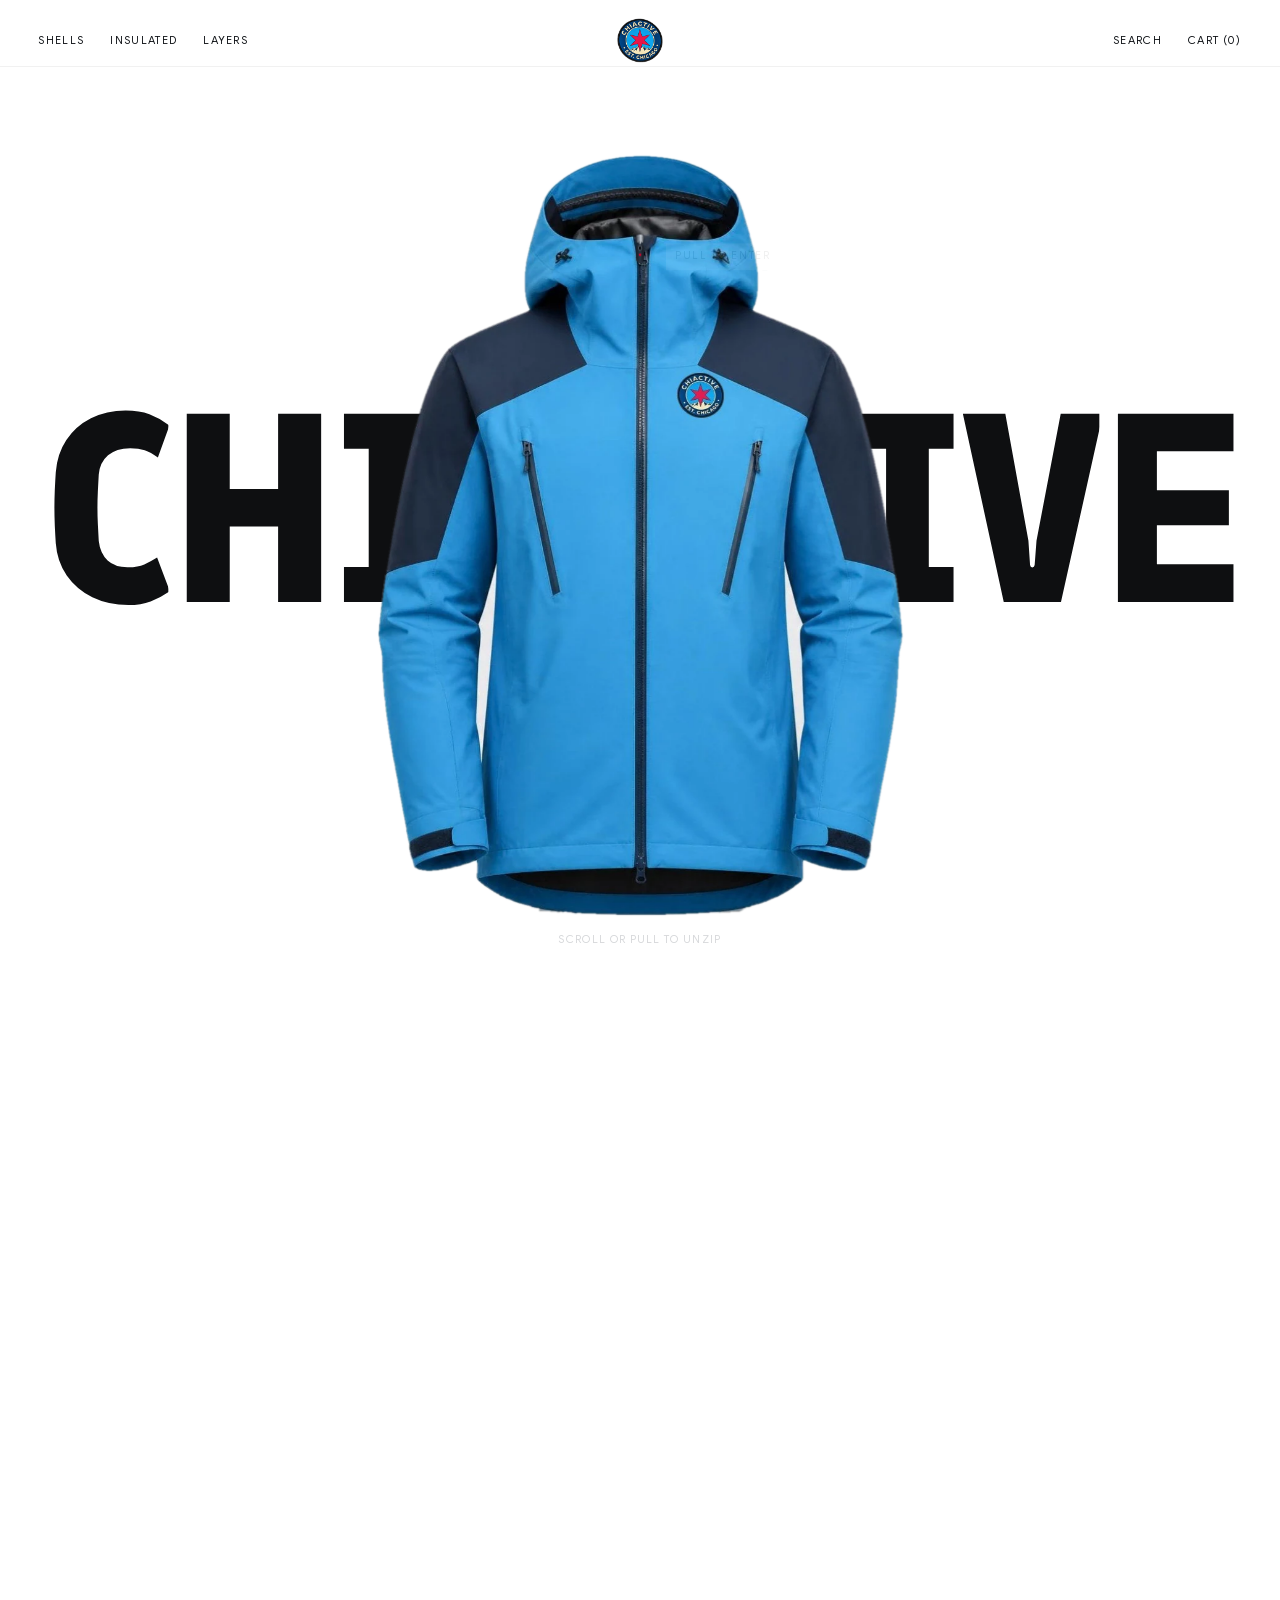
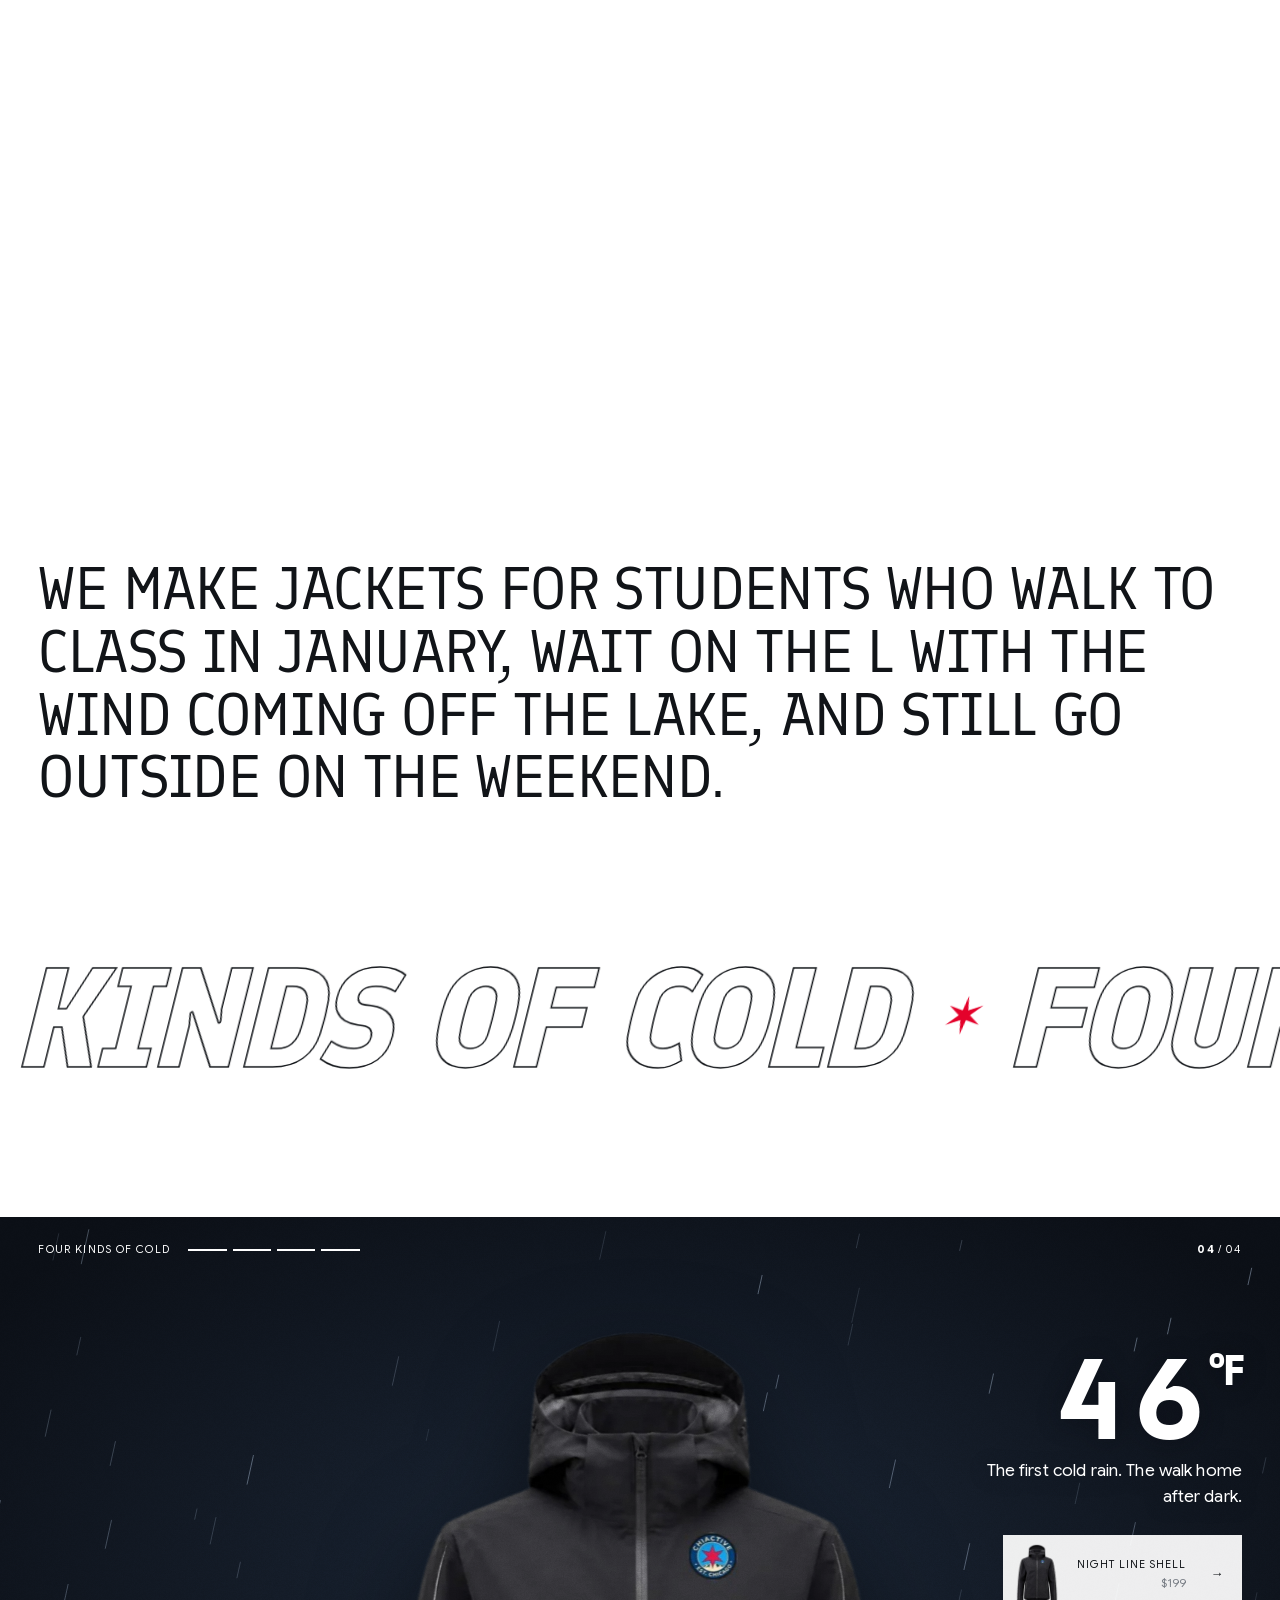
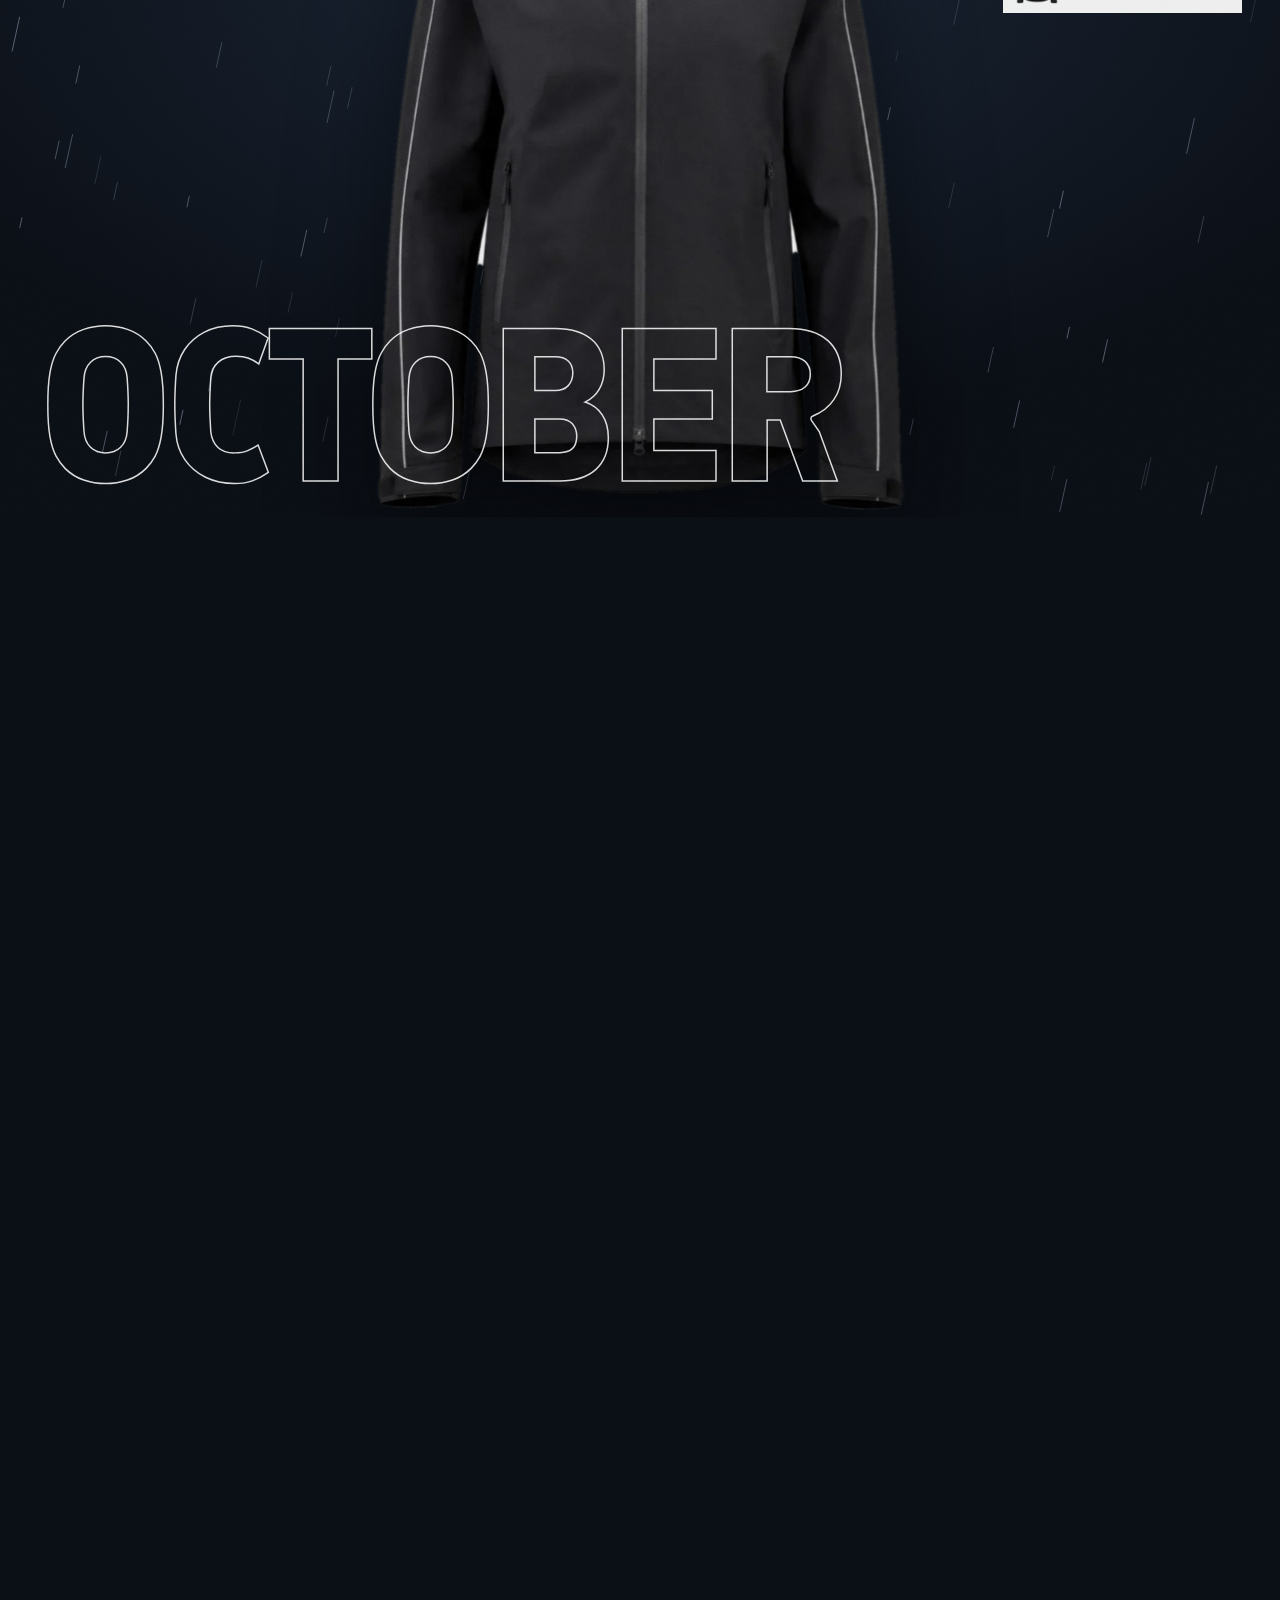
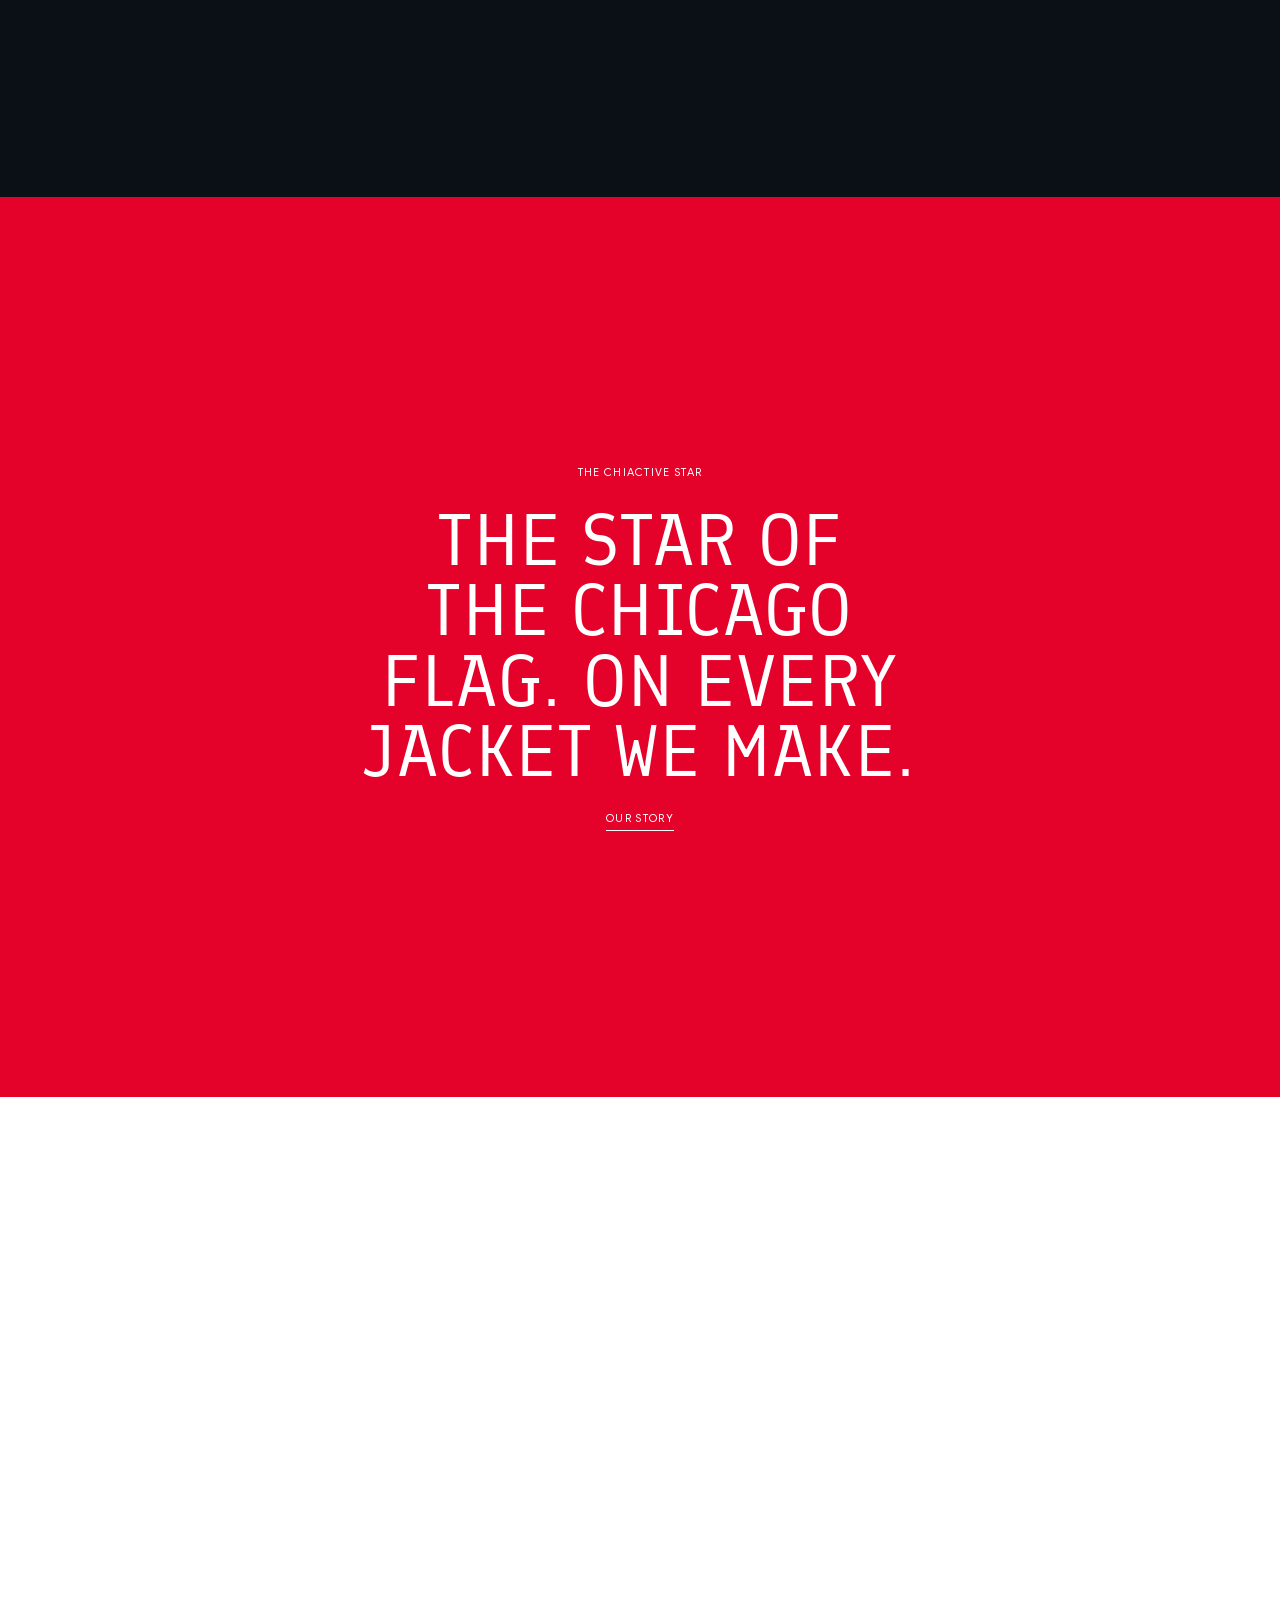
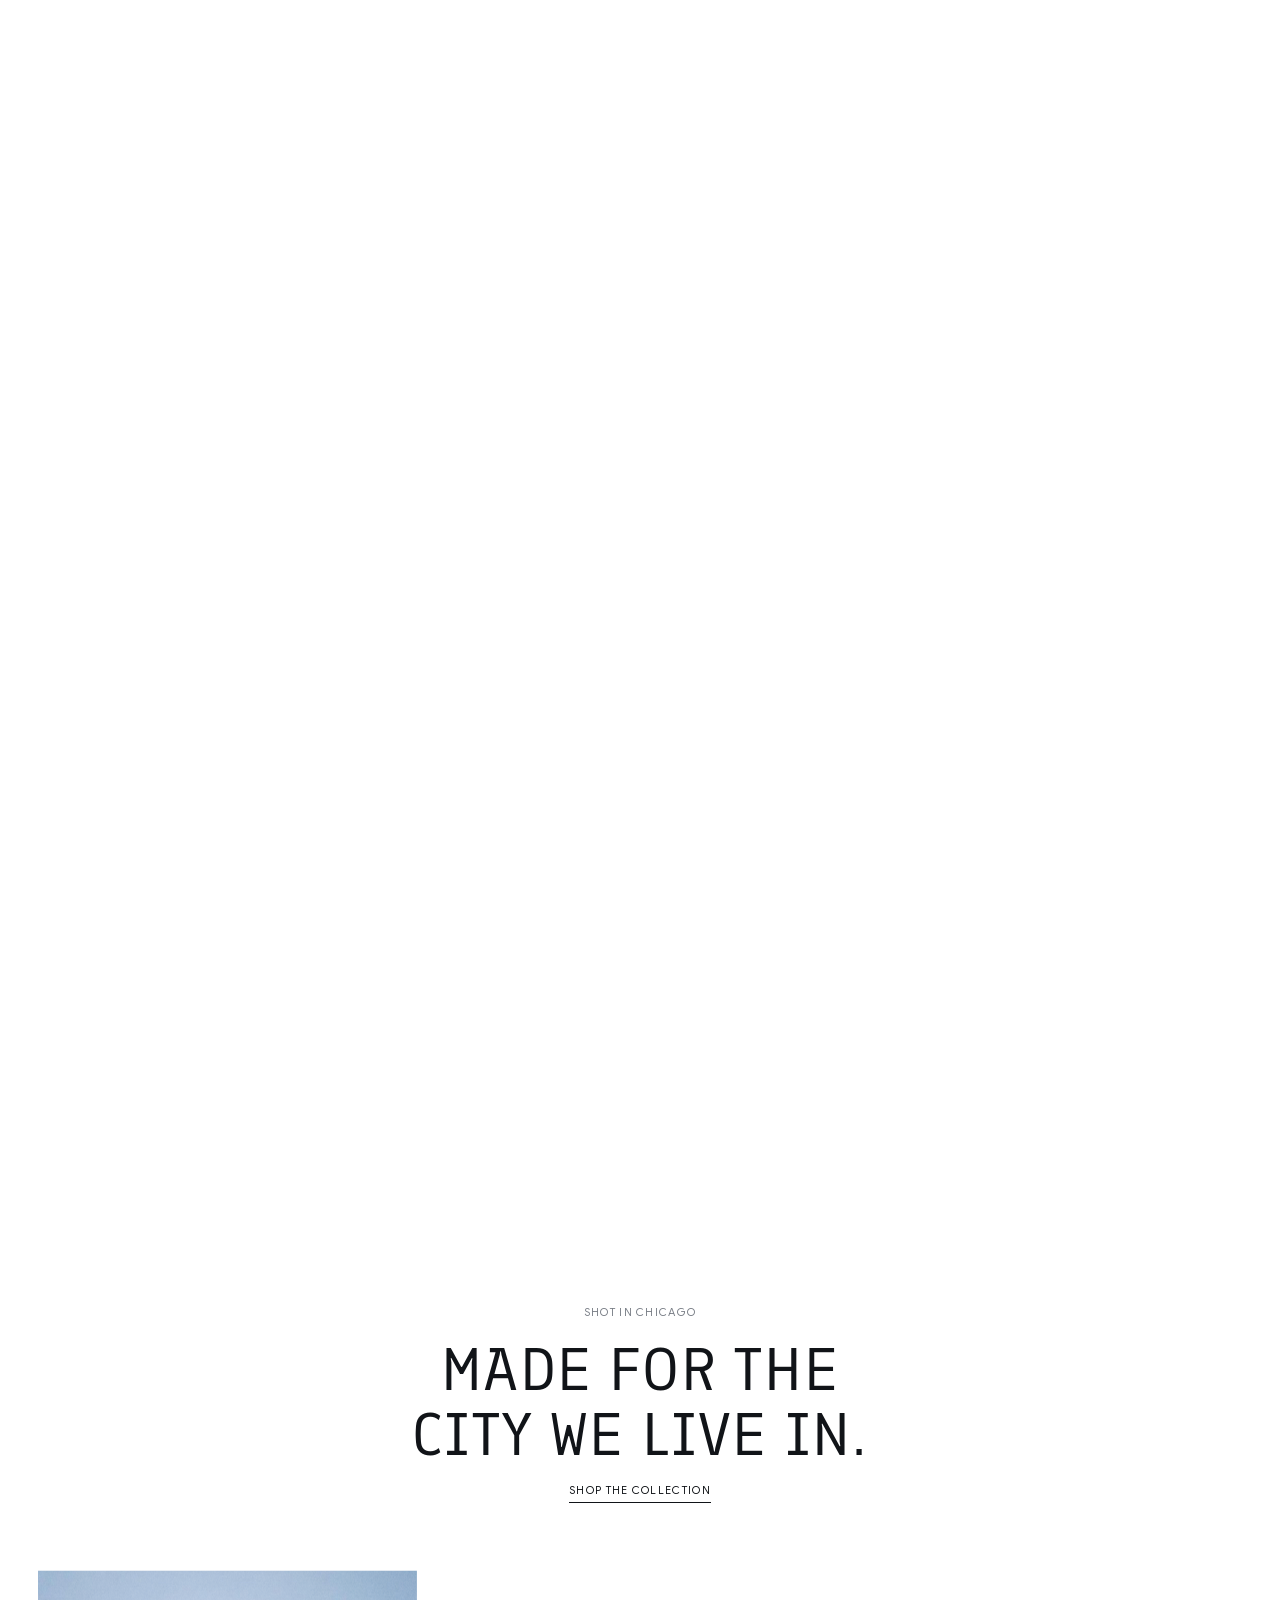
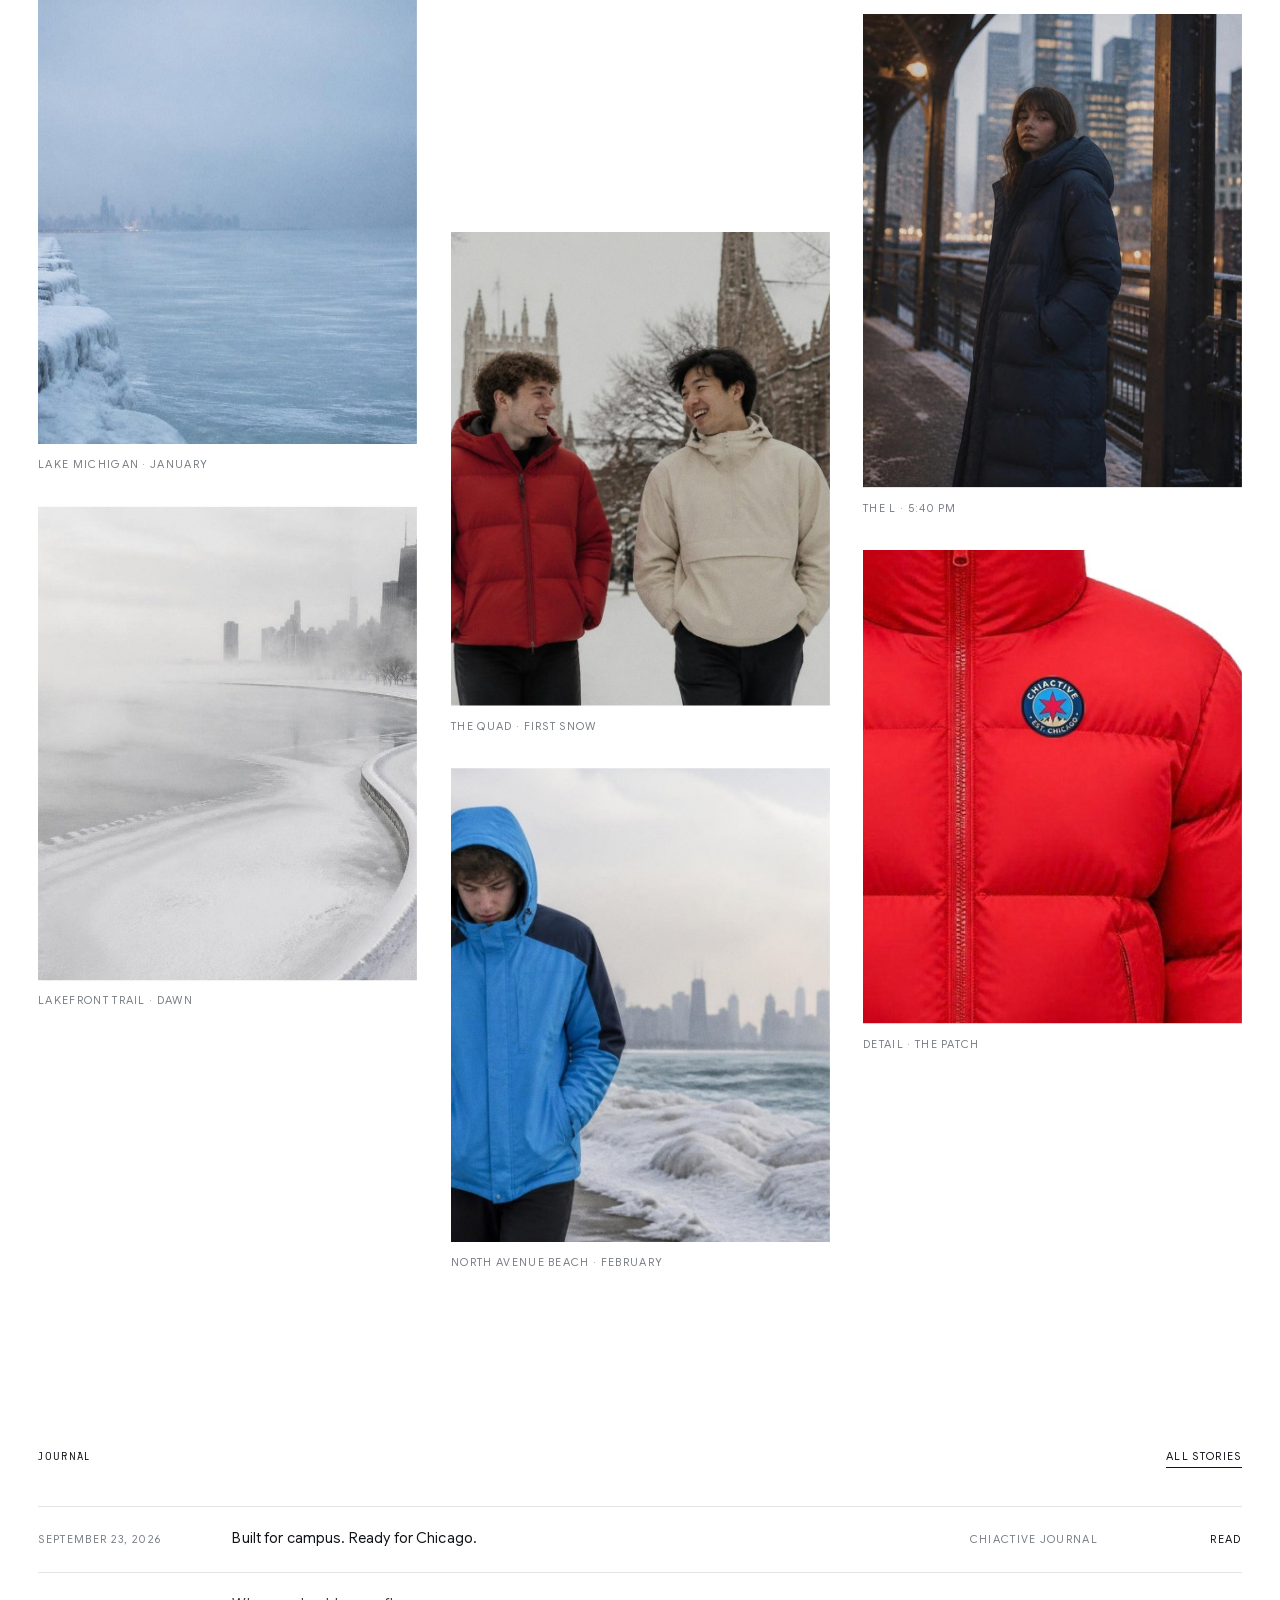
==== commit 36a2c041: "Update site" ====
--- a/index.html
+++ b/index.html
@@ -3,51 +3,231 @@
 <head>
 <meta charset="UTF-8">
 <meta name="viewport" content="width=device-width, initial-scale=1">
-<title>ChiActive</title>
-<meta name="description" content="Six jackets for the four-season city, designed for Chicago college students.">
+<title>ChiActive | Collection 01</title>
+<meta name="description" content="ChiActive Collection 01: six jackets for the four-season city.">
+<link rel="icon" href="images/logo-badge-160.png">
 <meta name="theme-color" content="#ffffff">
 <meta property="og:type" content="website">
 <meta property="og:site_name" content="ChiActive">
-<meta property="og:title" content="ChiActive">
-<meta property="og:description" content="Six jackets for the four-season city, designed for Chicago college students.">
+<meta property="og:title" content="ChiActive | Collection 01">
+<meta property="og:description" content="ChiActive Collection 01: six jackets for the four-season city.">
 <meta property="og:image" content="https://myraune.github.io/chiactive/images/ai/og-image.jpg">
 <meta name="twitter:card" content="summary_large_image">
-<link rel="icon" href="images/logo-badge-160.png">
-<link rel="stylesheet" href="site.css?v=m3">
+<link rel="stylesheet" href="styles.css?v=c48">
+<link rel="preload" as="image" href="images/ai/cutouts/lakeshore-shell-hd.webp">
+<script>/* Skip the loading screen after the first visit in this browser session. */
+try { if (sessionStorage.getItem('chiactive-loaded')) document.documentElement.classList.add('seen'); } catch (e) {}</script><style>
+.cx-edit { --e-bg: #E6E7E9; background: var(--e-bg); }
+.cx-edit .e-top { display: flex; justify-content: space-between; padding: 7px var(--gutter); background: #0E0F11; color: #fff; font-size: 10px; letter-spacing: .14em; text-transform: uppercase; }
+.cx-edit .e-hdr { display: grid; grid-template-columns: 1fr auto 1fr; align-items: center; padding: 18px var(--gutter); }
+.cx-edit .e-hdr nav, .cx-edit .e-tools { display: flex; gap: 26px; font-size: 11px; letter-spacing: .12em; text-transform: uppercase; }
+.cx-edit .e-hdr a, .cx-edit .e-tools button { text-decoration: none; background: none; border: 0; padding: 0; cursor: pointer; font: inherit; letter-spacing: inherit; text-transform: inherit; }
+.cx-edit .e-tools { justify-self: end; }
+.cx-edit .e-logo { font: 700 30px/1 var(--font-head); letter-spacing: .02em; text-decoration: none; }
+.e-hero { position: relative; height: min(86svh, 860px); min-height: 560px; overflow: hidden; transition: background .9s var(--ease); }
+.e-word { position: absolute; left: 50%; top: 50%; transform: translate(-50%, -54%); margin: 0; font: 700 21vw/.8 var(--font-head); letter-spacing: -.035em; color: #0E0F11; white-space: nowrap; pointer-events: none; will-change: transform; }
+.e-stage { position: absolute; left: 50%; bottom: 4%; width: min(40vw, 520px); height: 86%; transform: translateX(-50%); will-change: transform; display: block; z-index: 1; }
+.e-stage img { position: absolute; inset: 0; width: 100%; height: 100%; object-fit: contain; object-position: 50% 100%; opacity: 0; transform: translateY(10px) scale(.99); transition: opacity 1.6s var(--ease), transform 2s var(--ease); }
+.e-stage::after { content: ""; position: absolute; left: 18%; right: 18%; bottom: -1.5%; height: 5%; background: radial-gradient(closest-side, rgba(14,15,17,.14), rgba(14,15,17,.05) 60%, transparent); animation: e-shadow 7s ease-in-out infinite; }
+.e-float { position: absolute; inset: 0; animation: e-float 7s ease-in-out infinite; }
+/* "View" label: a round black label follows the pointer over the jacket; the jacket links to its page. */
+.e-view { position: absolute; left: 0; top: 0; z-index: 3; pointer-events: none; will-change: transform; }
+.e-view span { display: grid; place-items: center; width: 86px; height: 86px; margin: -43px 0 0 -43px; border-radius: 50%; background: #0E0F11; color: #fff; font-size: 10px; letter-spacing: .18em; text-transform: uppercase; opacity: 0; transform: scale(.4); transition: opacity .35s var(--ease), transform .55s var(--ease); }
+.e-hero.over .e-view span { opacity: 1; transform: none; }
+.e-hero.over a.e-stage { cursor: none; }
+@media (hover: none) { .e-view { display: none; } }
+@keyframes e-float { 50% { translate: 0 -8px; } }
+@keyframes e-shadow { 50% { transform: scaleX(.9); opacity: .75; } }
+@media (prefers-reduced-motion: reduce) { .e-float, .e-stage::after { animation: none; } }
+.e-stage img.on { opacity: 1; transform: none; }
+.e-hero { touch-action: pan-y; }
+.e-kicker { position: absolute; left: var(--gutter); top: 9%; font-size: 11px; letter-spacing: .3em; line-height: 2; text-transform: uppercase; }
+.e-kicker::after { content: ""; display: block; width: 28px; border-top: 1px solid currentColor; margin-top: 8px; }
+.e-side { position: absolute; right: var(--gutter); bottom: 22%; font-size: 11px; letter-spacing: .3em; line-height: 2; text-transform: uppercase; text-align: left; }
+.e-side::after { content: ""; display: block; width: 28px; border-top: 1px solid currentColor; margin-top: 8px; }
+.e-actions { position: absolute; left: var(--gutter); bottom: 12%; display: flex; gap: 22px; align-items: center; z-index: 2; }
+.e-btn { background: #0E0F11; color: #fff; text-decoration: none; padding: 13px 22px; font-size: 11px; letter-spacing: .14em; text-transform: uppercase; }
+.e-btn { transition: background .45s var(--ease); }
+.e-btn:hover { background: var(--secondary); }
+.e-actions .link { color: #0E0F11; }
+.e-now { position: absolute; left: var(--gutter); bottom: 5%; font-size: 11px; letter-spacing: .1em; text-transform: uppercase; z-index: 2; }
+.e-now a { text-decoration: none; border-bottom: 1px solid currentColor; }
+.e-pager { position: absolute; right: var(--gutter); top: 9%; display: grid; gap: 6px; z-index: 2; }
+.e-pager button { display: flex; gap: 10px; background: none; border: 0; padding: 2px 0; cursor: pointer; font-size: 11px; letter-spacing: .1em; text-transform: uppercase; color: #6B7078; text-align: left; }
+.e-pager button span { width: 20px; }
+.e-pager button[aria-pressed="true"] { color: #0E0F11; }
+.e-pager button[aria-pressed="true"] span::after { content: " —"; }
+.e-cats { display: grid; grid-template-columns: repeat(3, minmax(0, 1fr)); gap: 40px; padding: 36px var(--gutter); background: #0E0F11; color: #fff; }
+.e-cat { display: grid; grid-template-columns: 96px minmax(0, 1fr); gap: 20px; align-items: center; text-decoration: none; }
+.e-cat img { aspect-ratio: 4 / 5; object-fit: cover; background: #EBEBED; }
+.e-cat b { display: block; font: 400 1.3rem var(--font-head); text-transform: uppercase; letter-spacing: .04em; }
+.e-cat span { display: block; font-size: 12px; color: #B7BCC3; margin: 4px 0 10px; }
+.e-cat i { font-style: normal; font-size: 11px; letter-spacing: .12em; text-transform: uppercase; border-bottom: 1px solid #fff; }
+.e-season { display: grid; grid-template-columns: minmax(0, 5fr) minmax(0, 7fr); background: #D5D7DA; min-height: 520px; }
+.e-season > div:first-child { display: grid; align-content: center; justify-items: start; gap: 20px; padding: clamp(32px, 6vw, 96px); }
+.e-season h2 { font: 700 clamp(3rem, 6vw, 5.6rem)/.88 var(--font-head); letter-spacing: -.01em; }
+.e-season img { width: 100%; height: 100%; object-fit: cover; filter: grayscale(1) contrast(1.05); }
+.e-best { padding: 64px var(--gutter) 0; }
+.e-best-head { display: flex; justify-content: space-between; align-items: baseline; margin-bottom: 24px; }
+.e-best-head h2 { font: 700 1.8rem var(--font-head); letter-spacing: .01em; }
+.e-grid { display: grid; grid-template-columns: repeat(4, minmax(0, 1fr)); gap: 16px; }
+.e-card { text-decoration: none; display: grid; gap: 6px; }
+.e-card div { position: relative; background: #EBEBED; aspect-ratio: 1136/1408; overflow: hidden; }
+.e-card img { width: 100%; height: 100%; object-fit: cover; transition: transform 1.6s var(--ease); }
+.e-card:hover img { transform: scale(1.035); }
+.e-heart { position: absolute; right: 10px; top: 10px; width: 26px; height: 26px; display: grid; place-items: center; border-radius: 50%; background: #fff; font-size: 13px; }
+.e-card p { font-size: 12px; letter-spacing: .06em; text-transform: uppercase; }
+.e-card .m { color: #6B7078; }
+.cx-edit .ftr { background: var(--e-bg); }
+@media (max-width: 800px) {
+  .cx-edit .e-top span:last-child { display: none; }
+  .cx-edit .e-tools { gap: 16px; }
+  .e-hero { height: 128vw; }
+  .e-stage { width: 70vw; height: 64%; bottom: 20%; }
+  .e-word { top: 40%; }
+  .e-pager { display: none; }
+  .e-side { display: none; }
+  .e-cats, .e-season { grid-template-columns: 1fr; }
+  .e-grid { grid-template-columns: repeat(2, minmax(0, 1fr)); }
+}
+</style>
+<style>
+/* Main homepage: editorial opening on studio grey, then the minimal store on white. */
+.home-ed { background: #fff; }
+.home-ed .ed-top { background: #FFFFFF; }
+.home-ed .ftr { background: #fff; }
+.home-ed .e-hero { height: calc(100svh - 66px); max-height: 940px; }
+.home-ed .e-kicker, .home-ed .e-pager, .home-ed .e-side, .home-ed .e-actions, .home-ed .e-now { display: none; }
+@media (max-width: 800px) {
+  .home-ed .e-hero { height: 128vw; max-height: none; }
+}
+</style>
 </head>
-<body class="home">
+<body class="cx-edit home-ed">
 <a class="skip" href="#main">Skip to content</a>
-<header class="top">
-  <a class="mark" href="index.html" aria-label="ChiActive, home"><svg viewBox="-1 -1 2 2" aria-hidden="true"><polygon points="0.000,-1.000 0.250,-0.433 0.866,-0.500 0.500,0.000 0.866,0.500 0.250,0.433 0.000,1.000 -0.250,0.433 -0.866,0.500 -0.500,0.000 -0.866,-0.500 -0.250,-0.433"/></svg>ChiActive</a>
-  <nav class="nav" aria-label="Main"><a href="shop.html">Shop</a><a href="blog/index.html">Journal</a><a href="about.html">About</a><button type="button" data-open-search>Search</button></nav>
-  <div class="tools"><button class="menu-btn" type="button" aria-expanded="false" aria-controls="menu">Menu</button><button type="button" data-open-cart>Cart <span class="cart-count">0</span></button></div>
+
+<div class="loader" aria-hidden="true"><div class="loader-logo"></div></div>
+<div class="site-top">
+<header class="e-hdr">
+  <nav class="hdr-nav" aria-label="Main"><button class="menu-btn" type="button" aria-expanded="false" aria-controls="menu">Menu</button><a href="shop.html#shells">Shells</a><a href="shop.html#insulated">Insulated</a><a href="shop.html#layers">Layers</a></nav>
+  <a class="e-logo e-badge" href="index.html" aria-label="ChiActive home"><img src="images/logo-badge-160.png" alt="" width="46" height="46"></a>
+  <div class="e-tools"><button type="button" data-open-search>Search</button><button type="button" data-open-cart aria-label="Open cart">Cart <span class="cart-count" aria-live="polite">0</span></button></div>
 </header>
-<div class="menu" id="menu" hidden><nav aria-label="Menu"><a href="shop.html">Shop</a><a href="blog/index.html">Journal</a><a href="about.html">About</a><button type="button" data-open-search>Search</button></nav></div>
+</div>
+<div class="menu" id="menu" hidden><nav aria-label="Menu"><a href="shop.html">Shop</a><a href="shop.html#shells">Shells</a><a href="shop.html#insulated">Insulated</a><a href="shop.html#layers">Layers</a><a href="blog/index.html">Journal</a><a href="about.html">About</a></nav><div class="menu-sub"><a class="link" href="checkout.html">Checkout</a></div></div>
 
 <main id="main">
-  <section class="rail" aria-label="Collection 01">
-    <ul class="rail-items"><li style="--i:0"><a class="hang" href="jackets/lakeshore-shell.html" data-id="lakeshore-shell"><img src="images/ai/cutouts/lakeshore-shell.webp" alt="Lakeshore Shell" style="view-transition-name:jkt-lakeshore-shell"><span class="tag"><span>Lakeshore Shell</span><span>$289</span></span></a></li><li style="--i:1"><a class="hang" href="jackets/312-down-parka.html" data-id="312-down-parka"><img src="images/ai/cutouts/312-down-parka.webp" alt="312 Down Parka" style="view-transition-name:jkt-312-down-parka"><span class="tag"><span>312 Down Parka</span><span>$349</span></span></a></li><li style="--i:2"><a class="hang" href="jackets/loop-puffer.html" data-id="loop-puffer"><img src="images/ai/cutouts/loop-puffer.webp" alt="Loop Puffer" style="view-transition-name:jkt-loop-puffer"><span class="tag"><span>Loop Puffer</span><span>$229</span></span></a></li><li style="--i:3"><a class="hang" href="jackets/wacker-anorak.html" data-id="wacker-anorak"><img src="images/ai/cutouts/wacker-anorak.webp" alt="Wacker Anorak" style="view-transition-name:jkt-wacker-anorak"><span class="tag"><span>Wacker Anorak</span><span>$149</span></span></a></li><li style="--i:4"><a class="hang" href="jackets/north-branch-fleece.html" data-id="north-branch-fleece"><img src="images/ai/cutouts/north-branch-fleece.webp" alt="North Branch Fleece" style="view-transition-name:jkt-north-branch-fleece"><span class="tag"><span>North Branch Fleece</span><span>$139</span></span></a></li><li style="--i:5"><a class="hang" href="jackets/night-line-shell.html" data-id="night-line-shell"><img src="images/ai/cutouts/night-line-shell.webp" alt="Night Line Shell" style="view-transition-name:jkt-night-line-shell"><span class="tag"><span>Night Line Shell</span><span>$199</span></span></a></li></ul>
-    <p class="today" data-today aria-live="polite">Six jackets for the four-season city.</p>
-  </section>
-
-  <section class="pair">
-    <figure class="pair-a"><img src="images/ai/campaign-l-platform.jpg" alt="A woman in the 312 Down Parka on an L platform at dusk" loading="lazy" width="1136" height="1408"><figcaption>The 312 Down Parka, on the L at 5:40 pm.</figcaption></figure>
-    <div class="pair-text">
-      <h1>Built for the four-season city.</h1>
-      <p>ChiActive makes jackets for students who walk to class in January, wait on the L in the wind and still go outside on the weekend.</p>
-      <a class="go" href="shop.html">Shop the collection</a>
+  <section class="zip" data-zip aria-label="Unzip the Lakeshore Shell to enter Collection 01">
+    <div class="zip-pin">
+      <p class="zip-word" aria-hidden="true" data-split="chars" data-manual>CHIACTIVE</p>
+      <div class="zip-inside">
+        <div class="zi-head"><p class="small muted">Collection 01</p><h2>Six jackets. One city.</h2></div>
+        <div class="zi-row"><a class="zi-item" href="jackets/lakeshore-shell.html"><img src="images/ai/cutouts/lakeshore-shell.webp" alt="" loading="lazy" style="view-transition-name:jkt-lakeshore-shell"><b>Lakeshore Shell</b><span>$289</span></a><a class="zi-item" href="jackets/312-down-parka.html"><img src="images/ai/cutouts/312-down-parka.webp" alt="" loading="lazy" style="view-transition-name:jkt-312-down-parka"><b>312 Down Parka</b><span>$349</span></a><a class="zi-item" href="jackets/loop-puffer.html"><img src="images/ai/cutouts/loop-puffer.webp" alt="" loading="lazy" style="view-transition-name:jkt-loop-puffer"><b>Loop Puffer</b><span>$229</span></a><a class="zi-item" href="jackets/wacker-anorak.html"><img src="images/ai/cutouts/wacker-anorak.webp" alt="" loading="lazy" style="view-transition-name:jkt-wacker-anorak"><b>Wacker Anorak</b><span>$149</span></a><a class="zi-item" href="jackets/north-branch-fleece.html"><img src="images/ai/cutouts/north-branch-fleece.webp" alt="" loading="lazy" style="view-transition-name:jkt-north-branch-fleece"><b>North Branch Fleece</b><span>$139</span></a><a class="zi-item" href="jackets/night-line-shell.html"><img src="images/ai/cutouts/night-line-shell.webp" alt="" loading="lazy" style="view-transition-name:jkt-night-line-shell"><b>Night Line Shell</b><span>$199</span></a></div>
+        <a class="link zi-all" href="shop.html">Shop the collection</a>
+      </div>
+      <div class="zip-jacket"><img class="zip-photo" src="images/ai/cutouts/lakeshore-shell-hd.webp" alt="The Lakeshore Shell, zipped up"></div>
+      
+      <canvas class="zip-gl" aria-hidden="true"></canvas>
+      <img class="zip-badge" src="images/logo-badge.png" alt="" aria-hidden="true">
+      <button class="zip-pull" type="button" role="slider" aria-label="Zip pull: drag down to unzip" aria-valuemin="0" aria-valuemax="100" aria-valuenow="0"><svg viewBox="0 0 60 140" aria-hidden="true"><defs>
+        <linearGradient id="zpM" x1="0" x2="1"><stop offset="0" stop-color="#2A2F37"/><stop offset=".45" stop-color="#9AA1AA"/><stop offset=".6" stop-color="#C9CED4"/><stop offset="1" stop-color="#2A2F37"/></linearGradient>
+        <linearGradient id="zpT" x1="0" x2="1"><stop offset="0" stop-color="#151A22"/><stop offset=".5" stop-color="#2C3644"/><stop offset="1" stop-color="#151A22"/></linearGradient></defs>
+      <path d="M9 4 Q30 -3 51 4 L46 38 Q30 46 14 38 Z" fill="url(#zpM)"/>
+      <path d="M16 8 Q30 4 44 8" stroke="#fff" stroke-opacity=".5" stroke-width="1.5" fill="none"/>
+      <rect x="24" y="32" width="12" height="20" rx="4" fill="url(#zpM)"/>
+      <rect x="11" y="46" width="38" height="92" rx="19" fill="url(#zpT)"/>
+      <rect x="13.5" y="48.5" width="33" height="87" rx="16.5" fill="none" stroke="#fff" stroke-opacity=".18"/>
+      <rect x="22" y="56" width="16" height="22" rx="8" fill="#0B0F16" stroke="#9AA1AA" stroke-width="2"/>
+      <polygon points="30.00,91.00 32.15,96.28 37.79,95.50 34.30,100.00 37.79,104.50 32.15,103.72 30.00,109.00 27.85,103.72 22.21,104.50 25.70,100.00 22.21,95.50 27.85,96.28" fill="#E4022B"/></svg></button>
+      <span class="zip-hint" aria-hidden="true">Pull to enter</span>
+      <p class="zip-cue small">Scroll or pull to unzip</p>
     </div>
   </section>
 
-  <figure class="lone"><img src="images/ai/campaign-breakwater.jpg" alt="A figure in the Lakeshore Shell on a frozen breakwater, Lake Michigan in fog" loading="lazy" width="1680" height="944"><figcaption>Lake Michigan, February.</figcaption></figure>
+  <section class="mf" aria-label="What ChiActive is for">
+    <p class="small muted mf-kicker" data-split>ChiActive · Est. Chicago</p>
+    <p class="mf-text" data-scrub>We make jackets for students who walk to class in January, wait on the L with the wind coming off the lake, and still go outside on the weekend.</p>
+  </section>
+  <div class="mq" aria-hidden="true"><div class="mq-track"><div class="mq-group"><span>Four kinds of cold</span><i>✶</i><span>Four kinds of cold</span><i>✶</i><span>Four kinds of cold</span><i>✶</i></div><div class="mq-group"><span>Four kinds of cold</span><i>✶</i><span>Four kinds of cold</span><i>✶</i><span>Four kinds of cold</span><i>✶</i></div></div></div>
+  <section class="ss" data-seasons aria-label="Four kinds of cold">
+    <div class="ss-stage" data-stage>
+      <div class="ss-track"><article class="ss-panel" aria-label="January">
+        <div class="ss-media ss-blur"><img src="images/ai/campaign-l-platform.jpg" alt="" aria-hidden="true" style="object-position:50% 30%" decoding="async"></div><div class="ss-shade"></div><figure class="ss-frame ss-frame--port" style="--ar:1136/1408"><img src="images/ai/campaign-l-platform.jpg" alt="Wind chill on the L platform, 7:40&nbsp;am." decoding="async"></figure>
+        <p class="ss-month" aria-hidden="true">January</p>
+        <div class="ss-info"><p class="ss-temp"><b data-temp="-4" data-from="32">−4</b><span>°F</span></p><p class="ss-line">Wind chill on the L platform, 7:40&nbsp;am.</p>
+          <a class="ss-chip" href="jackets/312-down-parka.html"><img src="images/ai/cutouts/312-down-parka.webp" alt="" decoding="async"><span><b>312 Down Parka</b>$349</span><i aria-hidden="true">→</i></a></div>
+      </article><article class="ss-panel" aria-label="February">
+        <div class="ss-media ss-blur"><img src="images/ai/campaign-breakwater.jpg" alt="" aria-hidden="true" style="object-position:30% 50%" decoding="async"></div><div class="ss-shade"></div><figure class="ss-frame ss-frame--land" style="--ar:1680/944"><img src="images/ai/campaign-breakwater.jpg" alt="Thirty miles an hour off a frozen lake." decoding="async"></figure>
+        <p class="ss-month" aria-hidden="true">February</p>
+        <div class="ss-info"><p class="ss-temp"><b data-temp="19" data-from="-4">19</b><span>°F</span></p><p class="ss-line">Thirty miles an hour off a frozen lake.</p>
+          <a class="ss-chip" href="jackets/lakeshore-shell.html"><img src="images/ai/cutouts/lakeshore-shell.webp" alt="" decoding="async"><span><b>Lakeshore Shell</b>$289</span><i aria-hidden="true">→</i></a></div>
+      </article><article class="ss-panel" aria-label="April">
+        <div class="ss-media ss-blur"><img src="images/ai/campaign-campus.jpg" alt="" aria-hidden="true" style="object-position:50% 40%" decoding="async"></div><div class="ss-shade"></div><figure class="ss-frame ss-frame--land" style="--ar:1536/1024"><img src="images/ai/campaign-campus.jpg" alt="Snow on the quad. Sun on the way." decoding="async"></figure>
+        <p class="ss-month" aria-hidden="true">April</p>
+        <div class="ss-info"><p class="ss-temp"><b data-temp="41" data-from="19">41</b><span>°F</span></p><p class="ss-line">Snow on the quad. Sun on the way.</p>
+          <a class="ss-chip" href="jackets/loop-puffer.html"><img src="images/ai/cutouts/loop-puffer.webp" alt="" decoding="async"><span><b>Loop Puffer</b>$229</span><i aria-hidden="true">→</i></a></div>
+      </article><article class="ss-panel ss-night" aria-label="October">
+        <div class="ss-media ss-dark"><canvas class="ss-rain" aria-hidden="true"></canvas></div><img class="ss-hero-cut" src="images/ai/cutouts/night-line-shell.webp" alt="The Night Line Shell in the rain" decoding="async">
+        <p class="ss-month" aria-hidden="true">October</p>
+        <div class="ss-info"><p class="ss-temp"><b data-temp="46" data-from="41">46</b><span>°F</span></p><p class="ss-line">The first cold rain. The walk home after dark.</p>
+          <a class="ss-chip" href="jackets/night-line-shell.html"><img src="images/ai/cutouts/night-line-shell.webp" alt="" decoding="async"><span><b>Night Line Shell</b>$199</span><i aria-hidden="true">→</i></a></div>
+      </article></div>
+      <div class="ss-ui"><p class="small">Four kinds of cold</p><div class="ss-bars"><i><span></span></i><i><span></span></i><i><span></span></i><i><span></span></i></div><p class="small ss-count"><b data-ss-n>01</b> / 04</p></div>
+    </div>
+  </section>
+  <section class="st" data-star aria-label="The ChiActive patch">
+    <div class="st-stage" data-stage>
+      <div class="st-cam"><img class="st-jacket" src="images/ai/white/lakeshore-shell.jpg" alt="The Lakeshore Shell" decoding="async"><img class="st-badge" src="images/logo-badge.png" alt="" decoding="async"></div>
+      <div class="st-bg"></div>
+      <svg class="st-svg" aria-hidden="true"><polygon class="st-star" points="0.0000,-1.0000 0.2400,-0.4157 0.8660,-0.5000 0.4800,0.0000 0.8660,0.5000 0.2400,0.4157 0.0000,1.0000 -0.2400,0.4157 -0.8660,0.5000 -0.4800,0.0000 -0.8660,-0.5000 -0.2400,-0.4157"/></svg>
+      <p class="st-fig small">Fig. 01 · Lakeshore Shell</p>
+      <p class="st-look">Look closer.</p>
+      <div class="st-notes"><p class="small">Fig. 02 · The patch</p><p class="small">41.8781° N, 87.6298° W</p></div>
+      <div class="st-final"><p class="small">The ChiActive star</p><h2 data-split data-manual>The star of the Chicago flag. On every jacket we make.</h2><a class="link" href="about.html">Our story</a></div>
+    </div>
+  </section>
+  <section class="gl" data-gallery-cols aria-labelledby="gl-h">
+    <div class="gl-head"><p class="small muted">Shot in Chicago</p><h2 id="gl-h" data-split>Made for the city we live in.</h2><a class="link" href="shop.html" data-magnetic>Shop the collection</a></div>
+    <div class="gl-cols"><div class="gl-col" data-speed="-0.6"><figure class="gl-fig" data-reveal="mask"><div class="gl-in"><img src="images/ai/campaign-breakwater.jpg" alt="Lake Michigan · January" loading="lazy"></div><figcaption class="small">Lake Michigan · January</figcaption></figure><figure class="gl-fig" data-reveal="mask"><div class="gl-in"><img src="images/ai/campaign-shoreline.jpg" alt="Lakefront Trail · Dawn" loading="lazy"></div><figcaption class="small">Lakefront Trail · Dawn</figcaption></figure></div><div class="gl-col" data-speed="0.5"><figure class="gl-fig" data-reveal="mask"><div class="gl-in"><img src="images/ai/campaign-campus.jpg" alt="The quad · First snow" loading="lazy"></div><figcaption class="small">The quad · First snow</figcaption></figure><figure class="gl-fig" data-reveal="mask"><div class="gl-in"><img src="images/ai/campaign-lakefront.jpg" alt="North Avenue Beach · February" loading="lazy"></div><figcaption class="small">North Avenue Beach · February</figcaption></figure></div><div class="gl-col" data-speed="-1.1"><figure class="gl-fig" data-reveal="mask"><div class="gl-in"><img src="images/ai/campaign-l-platform.jpg" alt="The L · 5:40 pm" loading="lazy"></div><figcaption class="small">The L · 5:40 pm</figcaption></figure><figure class="gl-fig" data-reveal="mask"><div class="gl-in"><img src="images/ai/white/loop-puffer-detail-chest.jpg" alt="Detail · The patch" loading="lazy"></div><figcaption class="small">Detail · The patch</figcaption></figure></div></div>
+  </section>
+
+  <section class="notes" aria-labelledby="jr">
+    <div class="sec-head" style="padding:0"><h2 id="jr" class="small" data-split>Journal</h2><a class="link" href="blog/index.html">All stories</a></div>
+    <ul class="jr-list"><li><a href="blog/chiactive-urban-campus-backpack.html"><span class="jr-date">September 23, 2026</span><span class="jr-t">Built for campus. Ready for Chicago.</span><span class="jr-by" data-author>ChiActive Journal</span><span class="jr-go">Read</span></a></li><li><div><span class="jr-date">September 21, 2026</span><span class="jr-t">Why you should own a fleece</span><span class="jr-by" data-author>ChiActive Journal</span><span class="jr-go"></span></div></li><li><div><span class="jr-date">September 20, 2026</span><span class="jr-t">Snow, ice and the walk to class</span><span class="jr-by" data-author>ChiActive Journal</span><span class="jr-go"></span></div></li></ul>
+  </section>
 </main>
-<footer class="foot">
-  <p>ChiActive, Chicago. Built for the four-season city.</p>
-  <nav aria-label="Footer"><a href="shop.html">Shop</a><a href="blog/index.html">Journal</a><a href="about.html">About</a><a href="checkout.html">Checkout</a></nav>
-  <p class="quiet">A class project for Intro to Interactive Marketing. Nothing here is for sale.</p>
+<footer class="ftr">
+  <div><p class="ftr-tag">Built for the four-season city.</p><p class="ftr-note">ChiActive Collection 01. Six jackets designed for Chicago college students. A class project for Intro to Interactive Marketing: nothing is for sale and no payment is taken.</p></div>
+  <div><h2>Shop</h2><ul><li><a href="shop.html#shells">Shells</a></li><li><a href="shop.html#insulated">Insulated</a></li><li><a href="shop.html#layers">Layers</a></li><li><a href="shop.html">All jackets</a></li></ul></div>
+  <div><h2>ChiActive</h2><ul><li><a href="about.html">About</a></li><li><a href="blog/index.html">Journal</a></li><li><a href="checkout.html">Checkout</a></li></ul></div>
+  <p class="ftr-word" aria-hidden="true" data-split="chars">CHIACTIVE</p>
 </footer>
-<script src="js/products.js?v=m3"></script>
-<script src="js/main.js?v=m3"></script>
-<script src="js/rail.js?v=m3"></script>
+<script src="js/products.js?v=c48"></script>
+<script src="js/main.js?v=c48"></script>
+<script src="js/motion.js?v=c48"></script>
+<script>
+/* Loading screen: the logo with a light beam, until the hero jackets have loaded; then the curtain lifts.
+   Shows at least 1.7s (one full sweep of the beam), at most 5s if an image is slow. */
+(() => {
+  const el = document.querySelector('.loader');
+  const ready = () => document.documentElement.classList.add('cx-ready');
+  if (!el || document.documentElement.classList.contains('seen')) { requestAnimationFrame(ready); setTimeout(ready, 400); return; }   // the timer backs up rAF in background tabs
+  const imgs = [...document.querySelectorAll('.zip-jacket img, .e-stage img')];
+  const start = performance.now();
+  let loaded = 0, finished = false;
+  const set = () => {};
+  const finish = () => {
+    if (finished) return; finished = true;
+    set(1);
+    setTimeout(() => { el.classList.add('done'); ready(); try { sessionStorage.setItem('chiactive-loaded', '1'); } catch (e) {} }, Math.max(0, 1700 - (performance.now() - start)) + 150);
+  };
+  const one = () => { loaded++; set(loaded / imgs.length * 0.92); if (loaded >= imgs.length) finish(); };
+  imgs.forEach(im => (im.complete && im.naturalWidth) ? one() : (im.addEventListener('load', one, { once: true }), im.addEventListener('error', one, { once: true })));
+  if (!imgs.length) finish();
+  setTimeout(finish, 5000);
+})();
+</script>
+<script src="js/zip.js?v=c48"></script>
+<script src="js/home.js?v=c48"></script>
 </body>
 </html>
--- a/styles.css
+++ b/styles.css
@@ -0,0 +1,890 @@
+/* ChiActive — shared styles, v3 "Collection 01"
+   Ultra-minimal storefront for ChiActive's own jackets. White page, small type, generous space.
+   Product photos sit on pure white (images/ai/white/); --tile is overridden to white at the end of this file.
+   Brand color only where it means something: cyan for focus and active states, red for sale.
+   Brand source: ../brand-guidelines.md. The concept homepages in concepts/ load this file too
+   (for the cart drawer, search and concept switcher) and add their own styles on top. */
+
+/* ---------- Fonts (local, offline) ---------- */
+@font-face { font-family: 'Finlandica Headline'; src: url('fonts/Finlandica-Bold.woff2') format('woff2'); font-weight: 700; font-display: swap; }
+@font-face { font-family: 'Finlandica Headline'; src: url('fonts/Finlandica-Regular.woff2') format('woff2'); font-weight: 400; font-display: swap; }
+@font-face { font-family: 'Google Sans'; src: url('fonts/GoogleSansFlex-Variable.woff2') format('woff2'); font-weight: 100 1000; font-display: swap; }
+
+/* ---------- Tokens ---------- */
+:root {
+  --primary: #41B6E6;     /* cyan: focus, active states */
+  --secondary: #2F3F53;   /* navy */
+  --accent: #E4022B;      /* Chicago star red: sale */
+  --cream: #F5E7BE;
+
+  --bg: #FFFFFF;
+  --tile: #EBEBED;        /* matches the studio photo backdrop */
+  --line: #E4E4E7;
+  --ink: #111418;         /* text */
+  --muted: #7A7F87;
+
+  --font-head: 'Finlandica Headline', 'Arial Narrow', 'Helvetica Neue', Arial, sans-serif;
+  --font-body: 'Google Sans', 'Helvetica Neue', Arial, system-ui, sans-serif;
+  --gutter: clamp(16px, 3vw, 40px);
+  --header-h: 56px;
+  --ease: cubic-bezier(.22, .61, .36, 1);   /* soft ease-out */
+  --slow: 1.6s;
+  --soft: .45s;
+}
+
+/* ---------- Base ---------- */
+*, *::before, *::after { box-sizing: border-box; }
+html { -webkit-text-size-adjust: 100%; }
+body { margin: 0; background: var(--bg); color: var(--ink); font: 400 13px/1.6 var(--font-body); letter-spacing: .01em; -webkit-font-smoothing: antialiased; }
+img { max-width: 100%; display: block; }
+a { color: inherit; }
+button { font: inherit; color: inherit; }
+[hidden] { display: none !important; }
+:focus-visible { outline: 2px solid var(--primary); outline-offset: 3px; }
+.skip { position: absolute; left: 8px; top: -60px; z-index: 100; padding: 10px 14px; background: var(--ink); color: #fff; }
+.skip:focus { top: 8px; }
+.sr-only { position: absolute; width: 1px; height: 1px; overflow: hidden; clip: rect(0 0 0 0); white-space: nowrap; }
+.wrap { padding-inline: var(--gutter); }
+
+/* ---------- Type ---------- */
+h1, h2, h3 { font-family: var(--font-head); font-weight: 400; text-transform: uppercase; letter-spacing: .02em; line-height: 1.05; margin: 0; text-wrap: balance; }
+p { margin: 0; }
+.small { font-size: 11px; letter-spacing: .12em; text-transform: uppercase; }
+.muted { color: var(--muted); }
+.link { font-size: 11px; letter-spacing: .12em; text-transform: uppercase; text-decoration: none; padding-bottom: 3px; background: linear-gradient(currentColor, currentColor) 0 100% / 100% 1px no-repeat; transition: background-size var(--soft) var(--ease), opacity var(--soft) var(--ease); }
+.link:hover { background-size: 35% 1px; }
+
+.btn {
+  display: inline-flex; align-items: center; justify-content: center; gap: 12px;
+  min-height: 46px; padding: 0 24px; border: 1px solid var(--ink); background: var(--ink); color: #fff;
+  font: 500 11px var(--font-body); letter-spacing: .14em; text-transform: uppercase; text-decoration: none; cursor: pointer;
+  transition: background var(--soft) var(--ease), color var(--soft) var(--ease), border-color var(--soft) var(--ease);
+}
+.btn:hover { background: transparent; color: var(--ink); }
+.btn-block { width: 100%; }
+.btn:disabled { opacity: .35; cursor: not-allowed; }
+
+/* ---------- Header ---------- */
+.hdr { position: sticky; top: 0; z-index: 40; background: rgba(255,255,255,.94); backdrop-filter: blur(10px); -webkit-backdrop-filter: blur(10px); }
+.hdr-in { display: grid; grid-template-columns: 1fr auto 1fr; align-items: center; height: var(--header-h); padding-inline: var(--gutter); }
+.hdr-nav { display: flex; gap: 26px; }
+.hdr-nav a, .hdr-tools button, .menu-btn { font-size: 11px; letter-spacing: .14em; text-transform: uppercase; text-decoration: none; background: none; border: 0; padding: 6px 0; cursor: pointer; color: var(--ink); }
+.hdr-nav a, .hdr-tools button { transition: opacity var(--soft) var(--ease); }
+.hdr-nav a:hover, .hdr-tools button:hover { opacity: .5; }
+.hdr-nav a[aria-current="page"] { border-bottom: 1px solid var(--ink); }
+.menu-btn { display: none; }
+.hdr-logo img { width: 34px; height: 34px; }
+.hdr-tools { justify-self: end; display: flex; gap: 22px; }
+.hdr-tools svg { display: none; }
+.cart-count::before { content: "("; } .cart-count::after { content: ")"; }
+.cart-count.bump { animation: bump .4s var(--ease); display: inline-block; }
+@keyframes bump { 40% { color: var(--primary); transform: translateY(-2px); } }
+.menu { position: fixed; inset: var(--header-h) 0 0 0; z-index: 39; background: #fff; padding: 24px var(--gutter); display: grid; align-content: start; gap: 28px; overflow-y: auto; }
+.menu nav { display: grid; }
+.menu nav a { font: 400 2.2rem/1.1 var(--font-head); text-transform: uppercase; text-decoration: none; padding: 10px 0; border-bottom: 1px solid var(--line); }
+.menu .menu-sub { display: flex; gap: 20px; flex-wrap: wrap; }
+
+/* ---------- Home ---------- */
+.hero { position: relative; height: calc(100svh - var(--header-h)); min-height: 520px; max-height: 1000px; overflow: hidden; background: var(--tile); }
+.hero img { width: 100%; height: 100%; object-fit: cover; object-position: 30% 40%; }
+.hero-cap { position: absolute; left: var(--gutter); bottom: 28px; display: grid; gap: 10px; color: #fff; text-shadow: 0 1px 12px rgba(0,0,0,.25); }
+.hero-cap .name { font: 400 clamp(1.4rem, 2.2vw, 2rem)/1 var(--font-head); text-transform: uppercase; letter-spacing: .03em; }
+.hero-cap .link { color: #fff; justify-self: start; }
+.hero-meta { position: absolute; right: var(--gutter); bottom: 28px; color: #fff; text-align: right; }
+
+.intro { display: grid; justify-items: center; gap: 18px; text-align: center; padding: clamp(80px, 12vw, 180px) var(--gutter); }
+.intro h1 { font-size: clamp(1.6rem, 3vw, 2.6rem); letter-spacing: .04em; }
+.intro p { max-width: 46ch; color: var(--muted); font-size: 14px; }
+
+.sec-head { display: flex; justify-content: space-between; align-items: baseline; gap: 20px; padding: 0 var(--gutter) 16px; }
+
+.grid { display: grid; grid-template-columns: repeat(3, minmax(0, 1fr)); gap: 2px; }
+.grid.four { grid-template-columns: repeat(4, minmax(0, 1fr)); }
+.card { position: relative; display: grid; align-content: start; }
+.card-img { position: relative; aspect-ratio: 1136 / 1408; overflow: hidden; background: var(--tile); }
+.card-img img { width: 100%; height: 100%; object-fit: cover; transition: transform var(--slow) var(--ease), filter var(--slow) var(--ease); }
+.card:hover .card-img img { transform: scale(1.035); filter: brightness(1.02); }
+.card-name { background: linear-gradient(currentColor, currentColor) 0 100% / 0 1px no-repeat; transition: background-size var(--soft) var(--ease); padding-bottom: 2px; }
+.card:hover .card-name { background-size: 100% 1px; }
+.card-body { display: flex; justify-content: space-between; gap: 12px; padding: 12px 14px 32px; }
+.card-name { text-decoration: none; font-size: 12px; letter-spacing: .06em; text-transform: uppercase; }
+.card-name::after { content: ""; position: absolute; inset: 0; z-index: 1; }
+.card-sub { color: var(--muted); font-size: 12px; }
+.price { font-variant-numeric: tabular-nums; }
+.price .now-sale { color: var(--accent); }
+.price s { color: var(--muted); margin-left: 6px; }
+.tag { position: absolute; left: 14px; top: 12px; z-index: 2; font-size: 10px; letter-spacing: .14em; text-transform: uppercase; }
+
+.split { display: grid; grid-template-columns: repeat(2, minmax(0, 1fr)); gap: 2px; margin-top: clamp(80px, 10vw, 160px); }
+.split-img { aspect-ratio: 1136 / 1408; overflow: hidden; background: var(--tile); }
+.split-img img { width: 100%; height: 100%; object-fit: cover; }
+.split-copy { display: grid; align-content: center; justify-items: start; gap: 18px; padding: clamp(32px, 6vw, 100px); }
+.split-copy h2 { font-size: clamp(1.6rem, 2.6vw, 2.4rem); }
+.split-copy p { max-width: 40ch; color: var(--muted); font-size: 14px; }
+
+.wide { position: relative; margin-top: 2px; aspect-ratio: 1536 / 1024; max-height: 92vh; width: 100%; overflow: hidden; background: var(--tile); }
+.wide img { width: 100%; height: 100%; object-fit: cover; }
+.wide figcaption { position: absolute; left: var(--gutter); bottom: 24px; color: #fff; display: grid; gap: 8px; text-shadow: 0 1px 12px rgba(0,0,0,.3); }
+.wide figcaption .link { color: #fff; justify-self: start; }
+
+.notes { padding: clamp(80px, 10vw, 160px) var(--gutter) 0; display: grid; gap: 20px; }
+.note-list { list-style: none; margin: 0; padding: 0; border-top: 1px solid var(--line); }
+.note-list li { border-bottom: 1px solid var(--line); }
+.note-list a, .note-list div { display: grid; grid-template-columns: 160px minmax(0, 1fr) auto; gap: 20px; padding: 18px 0; text-decoration: none; align-items: baseline; }
+.note-list a { transition: opacity var(--soft) var(--ease), padding var(--soft) var(--ease); }
+.note-list a:hover { opacity: .6; padding-left: 8px; }
+.note-list .t { font-size: 14px; }
+
+/* ---------- Shop / collection ---------- */
+.page-head { display: grid; gap: 14px; padding: clamp(48px, 7vw, 100px) var(--gutter) 28px; }
+.page-head h1 { font-size: clamp(2rem, 4vw, 3.4rem); }
+.page-head p { max-width: 52ch; color: var(--muted); font-size: 14px; }
+.crumbs { display: flex; gap: 8px; flex-wrap: wrap; font-size: 11px; letter-spacing: .1em; text-transform: uppercase; color: var(--muted); }
+.crumbs a { text-decoration: none; }
+.crumbs a:hover { color: var(--ink); }
+.toolbar { display: flex; justify-content: space-between; align-items: center; flex-wrap: wrap; gap: 14px; padding: 0 var(--gutter) 18px; }
+.chips { display: flex; gap: 20px; flex-wrap: wrap; }
+.chip { background: none; border: 0; border-bottom: 1px solid transparent; padding: 4px 0; font-size: 11px; letter-spacing: .14em; text-transform: uppercase; color: var(--muted); cursor: pointer; }
+.chip:hover { color: var(--ink); }
+.chip[aria-pressed="true"] { color: var(--ink); border-color: var(--ink); }
+.count { font-size: 11px; letter-spacing: .12em; text-transform: uppercase; color: var(--muted); }
+
+/* ---------- Product page (Moncler layout, minimal) ---------- */
+.pdp { display: grid; grid-template-columns: minmax(220px, 3fr) minmax(0, 6fr) minmax(280px, 3fr); min-height: calc(100svh - var(--header-h)); }
+.pdp-story { display: grid; grid-template-columns: minmax(0, 1fr) 64px; gap: 20px; align-content: start; padding: 32px 20px 40px var(--gutter); }
+.pdp-story .back { display: inline-block; font-size: 22px; line-height: 1; text-decoration: none; margin-bottom: 40px; }
+.pdp-title { font-size: clamp(1.5rem, 2.2vw, 2.1rem); margin: 18px 0 18px; }
+.pdp-desc { color: var(--muted); font-size: 13px; line-height: 1.7; display: grid; gap: 12px; }
+.pdp-thumbs { display: grid; gap: 8px; align-content: start; position: sticky; top: calc(var(--header-h) + 32px); }
+.pdp-thumb { padding: 0; border: 1px solid transparent; background: var(--tile); aspect-ratio: 4 / 5; overflow: hidden; cursor: pointer; opacity: .55; transition: opacity var(--soft) var(--ease), border-color var(--soft) var(--ease); }
+.pdp-thumb img { width: 100%; height: 100%; object-fit: cover; }
+.pdp-thumb:hover, .pdp-thumb[aria-pressed="true"] { opacity: 1; }
+.pdp-thumb[aria-pressed="true"] { border-color: var(--ink); }
+.pdp-stage { position: relative; background: var(--tile); overflow: hidden; cursor: zoom-in; min-height: 560px; }
+.pdp-stage img { position: absolute; inset: 0; width: 100%; height: 100%; object-fit: contain; transition: opacity .6s var(--ease), transform .9s var(--ease); }
+.pdp-stage.cover img { object-fit: cover; }
+.pdp-stage.zoom { cursor: zoom-out; }
+.pdp-stage.zoom img { transform: scale(2); }
+.pdp-stage .idx { position: absolute; left: 18px; top: 16px; z-index: 2; font-size: 10px; letter-spacing: .14em; }
+.pdp-buy { position: sticky; top: var(--header-h); align-self: start; display: grid; gap: 22px; padding: 40px var(--gutter) 40px 28px; }
+.pdp-buy h1 { font-size: 1.4rem; }
+.opt { display: grid; gap: 10px; }
+.opt-head { display: flex; justify-content: space-between; font-size: 11px; letter-spacing: .12em; text-transform: uppercase; }
+.opt-head b { font-weight: 400; color: var(--muted); }
+.dot { display: inline-block; width: 18px; height: 18px; border-radius: 50%; box-shadow: 0 0 0 1px #fff, 0 0 0 2px var(--ink); }
+.sizes { display: flex; flex-wrap: wrap; gap: 4px 18px; }
+.size { min-width: 26px; min-height: 32px; padding: 0; border: 0; border-bottom: 1px solid transparent; background: none; cursor: pointer; font-size: 12px; letter-spacing: .06em; color: var(--muted); }
+.size:hover { color: var(--ink); }
+.size[aria-pressed="true"] { color: var(--ink); border-color: var(--ink); }
+.size-guide { justify-self: start; background: none; border: 0; padding: 0; font-size: 11px; text-decoration: underline; text-underline-offset: 3px; cursor: pointer; color: var(--muted); }
+.opt-error { color: var(--accent); font-size: 12px; }
+.qty-row { display: flex; justify-content: space-between; align-items: center; }
+.stepper { display: inline-grid; grid-template-columns: 34px 40px 34px; height: 38px; border: 1px solid var(--line); }
+.stepper button { border: 0; background: none; cursor: pointer; font-size: 14px; }
+.stepper button:hover { background: var(--tile); }
+.stepper input, .stepper output { width: 100%; border: 0; text-align: center; font: 12px var(--font-body); background: none; display: grid; place-items: center; color: var(--ink); -moz-appearance: textfield; }
+.stepper input::-webkit-inner-spin-button { -webkit-appearance: none; }
+.fineprint { font-size: 11.5px; color: var(--muted); line-height: 1.6; }
+.specs { width: 100%; border-collapse: collapse; font-size: 12.5px; }
+.specs th, .specs td { text-align: left; font-weight: 400; padding: 8px 0; border-bottom: 1px solid var(--line); vertical-align: top; }
+.specs th { color: var(--muted); width: 38%; }
+.related { padding-top: clamp(80px, 9vw, 140px); }
+dialog.sheet { width: min(520px, calc(100% - 32px)); padding: 0; border: 0; background: #fff; color: var(--ink); }
+dialog.sheet::backdrop { background: rgba(0,0,0,.35); }
+.sheet-head { display: flex; justify-content: space-between; align-items: center; padding: 16px 20px; border-bottom: 1px solid var(--line); }
+.sheet-body { padding: 16px 20px 22px; display: grid; gap: 12px; }
+.sheet-body table { width: 100%; border-collapse: collapse; font-variant-numeric: tabular-nums; }
+.sheet-body th, .sheet-body td { text-align: left; font-weight: 400; padding: 8px 0; border-bottom: 1px solid var(--line); }
+.sheet-body th { color: var(--muted); font-size: 11px; letter-spacing: .1em; text-transform: uppercase; }
+
+/* ---------- Journal, about, checkout ---------- */
+.article-head { display: grid; gap: 16px; padding: clamp(48px, 7vw, 100px) var(--gutter) 32px; max-width: 900px; }
+.article-head h1 { font-size: clamp(1.8rem, 3.4vw, 3rem); }
+.article-hero { margin: 0; background: var(--tile); }
+.article-hero img { width: 100%; max-height: 820px; object-fit: contain; }
+.article { max-width: 640px; margin: 0 auto; padding: 56px var(--gutter) 0; font-size: 15px; line-height: 1.75; }
+.article > * + * { margin-top: 1.1em; }
+.article h2 { font-size: 1.4rem; margin-top: 2em; }
+.article h3 { font-size: 1.05rem; margin-top: 1.6em; }
+.article .kicker { font: 400 1.3rem/1.3 var(--font-head); text-transform: uppercase; }
+.about-grid { display: grid; grid-template-columns: repeat(2, minmax(0, 1fr)); gap: 2px; }
+.about-copy { display: grid; gap: 22px; align-content: center; padding: clamp(32px, 6vw, 100px); }
+.about-copy p { color: var(--muted); font-size: 14px; max-width: 46ch; }
+.checkout { display: grid; grid-template-columns: minmax(0, 7fr) minmax(0, 5fr); gap: clamp(24px, 5vw, 80px); padding: 0 var(--gutter) 40px; align-items: start; }
+.demo-note { padding: 12px 14px; background: var(--tile); font-size: 12.5px; }
+.form { display: grid; gap: 28px; }
+.form fieldset { border: 0; padding: 0; margin: 0; display: grid; grid-template-columns: repeat(2, minmax(0, 1fr)); gap: 14px; }
+.form legend { font: 400 1.1rem var(--font-head); text-transform: uppercase; margin-bottom: 12px; }
+.field { display: grid; gap: 6px; }
+.field.full { grid-column: 1 / -1; }
+.field label { font-size: 11px; letter-spacing: .1em; text-transform: uppercase; color: var(--muted); }
+.field input { height: 44px; padding: 0 12px; border: 1px solid var(--line); border-radius: 0; font: 14px var(--font-body); background: #fff; color: var(--ink); }
+.field input:focus { outline: none; border-color: var(--ink); }
+.summary { position: sticky; top: calc(var(--header-h) + 20px); display: grid; gap: 18px; padding: 24px; background: #FAFAFA; }
+.sum-lines { display: grid; gap: 14px; }
+.sum-line { display: grid; grid-template-columns: 56px minmax(0, 1fr) auto; gap: 12px; align-items: center; font-size: 12.5px; }
+.sum-line img { aspect-ratio: 4 / 5; object-fit: cover; background: var(--tile); }
+.totals { display: grid; gap: 6px; padding-top: 14px; border-top: 1px solid var(--line); font-size: 12.5px; }
+.totals div { display: flex; justify-content: space-between; }
+.totals .grand { font-size: 14px; padding-top: 6px; }
+.done { display: grid; gap: 18px; justify-items: start; padding: 0 var(--gutter); max-width: 640px; }
+
+/* ---------- Cart drawer, search (shared with concepts) ---------- */
+.scrim { position: fixed; inset: 0; z-index: 60; background: rgba(0,0,0,.3); opacity: 0; pointer-events: none; transition: opacity .3s; }
+.scrim.open { opacity: 1; pointer-events: auto; }
+.drawer { position: fixed; top: 0; right: 0; bottom: 0; z-index: 61; width: min(420px, 100%); background: #fff; color: #111418; font: 400 13px/1.6 var(--font-body); display: grid; grid-template-rows: auto minmax(0, 1fr) auto; transform: translateX(100%); transition: transform .4s var(--ease); visibility: hidden; }
+.drawer.open { transform: none; visibility: visible; }
+.drawer-head { display: flex; justify-content: space-between; align-items: center; padding: 14px 20px; border-bottom: 1px solid var(--line); }
+.drawer-head h2 { font: 400 1.1rem var(--font-head); text-transform: uppercase; }
+.x { width: 36px; height: 36px; display: grid; place-items: center; border: 0; background: none; cursor: pointer; color: inherit; }
+.x svg { width: 16px; height: 16px; }
+.drawer-body { overflow-y: auto; padding: 4px 20px; }
+.line { display: grid; grid-template-columns: 76px minmax(0, 1fr); gap: 14px; padding-block: 16px; border-bottom: 1px solid var(--line); }
+.line:last-child { border-bottom: 0; }
+.line img { width: 76px; aspect-ratio: 4 / 5; object-fit: cover; background: var(--tile); }
+.line-info { display: grid; gap: 3px; align-content: start; }
+.line-top { display: flex; justify-content: space-between; gap: 10px; }
+.line-name { text-decoration: none; font-size: 12px; letter-spacing: .06em; text-transform: uppercase; }
+.line-meta { font-size: 12px; color: var(--muted); }
+.line-actions { display: flex; justify-content: space-between; align-items: center; margin-top: 8px; }
+.line .stepper { height: 32px; grid-template-columns: 28px 30px 28px; }
+.remove { border: 0; background: none; padding: 0; font-size: 11px; letter-spacing: .1em; text-transform: uppercase; color: var(--muted); text-decoration: underline; text-underline-offset: 3px; cursor: pointer; }
+.drawer-foot { display: grid; gap: 12px; padding: 18px 20px 22px; border-top: 1px solid var(--line); }
+.drawer-foot .row { display: flex; justify-content: space-between; font-size: 13px; }
+.drawer-foot small { color: var(--muted); font-size: 11.5px; }
+.ship-note { font-size: 11.5px; color: var(--secondary); }
+.empty { display: grid; gap: 14px; justify-items: start; padding-block: 28px; }
+.empty p { color: var(--muted); }
+.search { position: fixed; inset: 0 0 auto 0; z-index: 61; background: #fff; color: #111418; font: 400 13px/1.6 var(--font-body); padding: 20px var(--gutter) 28px; transform: translateY(-100%); visibility: hidden; transition: transform .4s var(--ease), visibility 0s .4s; max-height: 100vh; overflow-y: auto; }
+.search.open { transform: none; visibility: visible; transition: transform .4s var(--ease); }
+.search-bar { display: flex; align-items: center; gap: 14px; border-bottom: 1px solid #111418; }
+.search-bar svg { width: 18px; height: 18px; }
+.search-bar input { flex: 1; min-width: 0; height: 56px; border: 0; background: none; font: 400 1.6rem var(--font-head); text-transform: uppercase; color: inherit; }
+.search-bar input:focus { outline: none; }
+.search-results { display: grid; grid-template-columns: repeat(auto-fill, minmax(160px, 1fr)); gap: 20px 2px; margin-top: 20px; }
+.search-results a { display: grid; gap: 8px; text-decoration: none; font-size: 12px; text-transform: uppercase; letter-spacing: .06em; }
+.search-results img { aspect-ratio: 4 / 5; object-fit: cover; background: var(--tile); }
+.search-empty { color: var(--muted); }
+
+/* ---------- Concept switcher (bottom pill, on every homepage variant) ---------- */
+.switcher { position: fixed; left: 50%; bottom: 16px; z-index: 50; transform: translateX(-50%); display: flex; align-items: center; gap: 2px; padding: 4px; background: rgba(17,20,24,.9); backdrop-filter: blur(8px); -webkit-backdrop-filter: blur(8px); border-radius: 999px; font: 400 11px var(--font-body); letter-spacing: .08em; max-width: calc(100% - 24px); overflow-x: auto; scrollbar-width: none; }
+.switcher span { color: #8E949C; padding: 0 10px 0 12px; white-space: nowrap; }
+.switcher a { color: #fff; text-decoration: none; padding: 7px 12px; border-radius: 999px; white-space: nowrap; transition: background var(--soft) var(--ease), color var(--soft) var(--ease); }
+.switcher a:hover { background: rgba(255,255,255,.14); }
+.switcher a[aria-current="page"] { background: #fff; color: #111418; }
+
+/* ---------- Footer ---------- */
+.ftr { margin-top: clamp(100px, 12vw, 200px); border-top: 1px solid var(--line); padding: 40px var(--gutter) 90px; display: grid; grid-template-columns: 2fr repeat(3, minmax(0, 1fr)); gap: 32px; font-size: 12px; }
+.ftr h2 { font: 400 11px var(--font-body); letter-spacing: .14em; text-transform: uppercase; color: var(--muted); margin-bottom: 14px; }
+.ftr ul { list-style: none; margin: 0; padding: 0; display: grid; gap: 8px; }
+.ftr a { text-decoration: none; }
+.ftr a { transition: opacity var(--soft) var(--ease); }
+.ftr a:hover { opacity: .5; }
+.ftr-tag { font: 400 1.3rem/1.15 var(--font-head); text-transform: uppercase; max-width: 16ch; margin-bottom: 12px; }
+.ftr-note { color: var(--muted); max-width: 34ch; }
+
+/* ---------- Load-in: the hero settles in slowly ---------- */
+@media (prefers-reduced-motion: no-preference) {
+  .hero img { animation: settle 2.4s var(--ease) both; }
+  .hero-cap, .hero-meta { animation: rise 1.4s .5s var(--ease) both; }
+  @keyframes settle { from { opacity: 0; transform: scale(1.06); } }
+  @keyframes rise { from { opacity: 0; transform: translateY(12px); } }
+}
+
+/* ---------- Responsive ---------- */
+@media (max-width: 1100px) {
+  .grid.four { grid-template-columns: repeat(2, minmax(0, 1fr)); }
+  .pdp { grid-template-columns: minmax(0, 7fr) minmax(280px, 5fr); }
+  .pdp-story { grid-column: 1 / -1; grid-row: 2; grid-template-columns: 1fr; }
+  .pdp-story .back { display: none; }
+  .pdp-thumbs { position: static; grid-template-columns: repeat(auto-fill, 64px); order: 2; }
+}
+@media (max-width: 800px) {
+  .hdr-nav a { display: none; }
+  .menu-btn { display: inline-block; }
+  .grid { grid-template-columns: repeat(2, minmax(0, 1fr)); }
+  .split, .about-grid, .checkout { grid-template-columns: 1fr; }
+  .wide { aspect-ratio: 4 / 5; }
+  .note-list a, .note-list div { grid-template-columns: 1fr; gap: 4px; }
+  .pdp { grid-template-columns: 1fr; min-height: 0; }
+  .pdp-stage { min-height: 0; aspect-ratio: 1136 / 1408; }
+  .pdp-buy { position: static; padding: 28px var(--gutter); }
+  .summary { position: static; order: -1; }
+  .ftr { grid-template-columns: 1fr 1fr; }
+  .ftr > :first-child { grid-column: 1 / -1; }
+  .form fieldset { grid-template-columns: 1fr; }
+}
+/* Reduced motion follows the site's own switch (js/motion.js sets .cx-still), so a visitor who turns motion on gets it all. */
+.cx-still *, .cx-still *::before, .cx-still *::after { transition-duration: .01ms !important; animation: none !important; }
+
+/* Quiet 16:9 campaign band (homepage) */
+.wide-quiet { aspect-ratio: 1680 / 944; margin-top: clamp(80px, 10vw, 160px); }
+.wide-quiet img { object-position: 20% 50%; }
+/* Captions sit under the campaign images (white text disappears on snow). */
+.wide { aspect-ratio: auto; max-height: none; overflow: visible; background: none; }
+.wide img { aspect-ratio: 1536 / 1024; max-height: 92vh; background: var(--tile); }
+.wide-quiet img { aspect-ratio: 1680 / 944; }
+.wide figcaption { position: static; display: flex; justify-content: space-between; align-items: baseline; gap: 16px; padding: 14px var(--gutter) 0; color: var(--ink); text-shadow: none; }
+.wide figcaption .link { color: var(--ink); }
+
+/* ---------- Site header: editorial wordmark on studio grey (all pages) ---------- */
+:root { --header-h: 66px; --studio: #E6E7E9; }
+.site-top { position: sticky; top: 0; z-index: 40; background: rgba(230, 231, 233, .94); backdrop-filter: blur(10px); -webkit-backdrop-filter: blur(10px); }
+.e-hdr { display: grid; grid-template-columns: 1fr auto 1fr; align-items: center; height: var(--header-h); padding-inline: var(--gutter); }
+.e-hdr nav, .e-tools { display: flex; align-items: center; gap: 26px; font-size: 11px; letter-spacing: .12em; text-transform: uppercase; }
+.e-hdr nav a, .e-tools button { color: var(--ink); text-decoration: none; background: none; border: 0; padding: 4px 0; cursor: pointer; font: inherit; letter-spacing: inherit; text-transform: inherit; transition: opacity var(--soft) var(--ease); }
+.e-hdr nav a:hover, .e-tools button:hover { opacity: .5; }
+.e-hdr nav a[aria-current="page"] { background: linear-gradient(currentColor, currentColor) 0 100% / 100% 1px no-repeat; }
+.e-tools { justify-self: end; }
+.e-logo { font: 700 30px/1 var(--font-head); letter-spacing: .02em; text-decoration: none; color: var(--ink); }
+.ed-top { background: var(--studio); }
+.menu { inset: var(--header-h) 0 0 0; }
+@media (max-width: 800px) {
+  .e-hdr nav a { display: none; }
+  .e-hdr .menu-btn { display: inline-block; }
+  .e-logo { font-size: 20px; }
+  .e-tools { gap: 14px; }
+  .e-tools [data-open-search] { display: none; }
+}
+
+/* Centered patch logo in the header, like Canada Goose's badge */
+.e-badge { display: block; line-height: 0; }
+.e-badge img { width: 46px; height: 46px; transition: transform .9s var(--ease); }
+.e-badge:hover img { transform: rotate(-12deg); }
+@media (max-width: 800px) { .e-badge img { width: 38px; height: 38px; } }
+
+/* ---------- Loading screen (homepage, first visit per session) ---------- */
+.loader { position: fixed; inset: 0; z-index: 100; display: grid; place-items: center; background: var(--studio); transition: transform 1.2s var(--ease), visibility 0s 1.2s; animation: loader-failsafe .01s 6s forwards; }
+.loader.done { transform: translateY(-100%); visibility: hidden; }
+html.seen .loader { display: none; }
+.loader-in { display: grid; justify-items: center; gap: 18px; }
+.loader img { width: 76px; height: 76px; animation: loader-badge 1.6s var(--ease) both; }
+.loader-bar { width: 180px; height: 1px; background: rgba(17, 20, 24, .14); overflow: hidden; }
+.loader-bar i { display: block; height: 100%; width: 100%; background: var(--ink); transform: scaleX(var(--p, 0)); transform-origin: 0 50%; transition: transform .6s var(--ease); }
+.loader-row { display: flex; justify-content: space-between; width: 180px; font-size: 10px; letter-spacing: .14em; text-transform: uppercase; color: var(--muted); font-variant-numeric: tabular-nums; }
+.loader.done .loader-in { opacity: 0; transform: translateY(-20px); transition: opacity .5s var(--ease), transform .8s var(--ease); }
+@keyframes loader-badge { from { opacity: 0; transform: rotate(-120deg) scale(.7); } }
+@keyframes loader-failsafe { to { visibility: hidden; opacity: 0; } }
+@media (prefers-reduced-motion: reduce) { .loader { transition: none; } }
+
+/* ---------- Loading screen v2: only the logo, a light beam sweeps across it ---------- */
+.loader-in, .loader-bar, .loader-row { display: none; }
+.loader-logo { position: relative; width: 92px; height: 92px; background: url('images/logo-badge.png') center / contain no-repeat; animation: loader-in 1s var(--ease) both; }
+.loader-logo::after {
+  content: ""; position: absolute; inset: 0;
+  background: linear-gradient(105deg, transparent 44%, rgba(255,255,255,.18) 47%, rgba(255,255,255,.8) 49.6%, rgba(255,255,255,.8) 50.4%, rgba(255,255,255,.18) 53%, transparent 56%) no-repeat;
+  background-size: 300% 100%; background-position: 150% 0;
+  -webkit-mask: url('images/logo-badge.png') center / contain no-repeat; mask: url('images/logo-badge.png') center / contain no-repeat;
+  animation: beam 1.5s .35s cubic-bezier(.45, 0, .2, 1) infinite;
+}
+.loader.done .loader-logo { opacity: 0; transform: scale(.94); transition: opacity .5s var(--ease), transform .8s var(--ease); }
+@keyframes beam { 0% { background-position: 150% 0; } 70%, 100% { background-position: -50% 0; } }
+@keyframes loader-in { from { opacity: 0; transform: scale(.92); } }
+
+/* ---------- Product page v2: minimal (stacked photos + one quiet panel) ---------- */
+.pd { display: grid; grid-template-columns: minmax(0, 7fr) minmax(320px, 4fr); }
+.pd-media { display: grid; gap: 2px; }
+.pd-media img { width: 100%; background: var(--tile); }
+.pd-tile { aspect-ratio: 1136 / 1408; object-fit: cover; }
+.pd-photo { aspect-ratio: 3 / 2; object-fit: cover; }
+.pd-info { position: sticky; top: var(--header-h); align-self: start; display: grid; gap: 26px; padding: clamp(40px, 6vw, 96px) var(--gutter) 40px clamp(28px, 4vw, 64px); max-width: 520px; }
+.pd-head { display: flex; justify-content: space-between; align-items: baseline; gap: 16px; }
+.pd-head h1 { font-size: 1.35rem; letter-spacing: .04em; }
+.pd-head .price { font-size: 13px; }
+.pd-blurb { color: var(--muted); font-size: 13px; line-height: 1.7; max-width: 38ch; }
+.pd form { display: grid; gap: 18px; }
+.pd-color { display: flex; align-items: center; gap: 10px; font-size: 11px; letter-spacing: .12em; text-transform: uppercase; }
+.pd-color .dot { width: 12px; height: 12px; }
+.pd .sizes { gap: 4px 20px; }
+.pd-more { border-top: 1px solid var(--line); }
+.pd-more details { border-bottom: 1px solid var(--line); }
+.pd-more summary { display: flex; justify-content: space-between; padding: 14px 0; cursor: pointer; list-style: none; font-size: 11px; letter-spacing: .12em; text-transform: uppercase; }
+.pd-more summary::-webkit-details-marker { display: none; }
+.pd-more summary::after { content: "+"; font-size: 14px; transition: transform var(--soft) var(--ease); }
+.pd-more details[open] summary::after { transform: rotate(45deg); }
+.pd-more details > div { padding-bottom: 16px; color: var(--muted); font-size: 13px; line-height: 1.7; display: grid; gap: 10px; }
+@media (max-width: 800px) {
+  .pd { grid-template-columns: 1fr; }
+  .pd-media { grid-auto-flow: column; grid-auto-columns: 100%; overflow-x: auto; scroll-snap-type: x mandatory; scrollbar-width: none; }
+  .pd-media img { scroll-snap-align: start; }
+  .pd-photo { aspect-ratio: 1136 / 1408; }
+  .pd-info { position: static; padding: 28px var(--gutter) 0; max-width: none; }
+}
+/* The beam is a slow light sweep, not movement: keep it even with reduced motion. */
+@media (prefers-reduced-motion: reduce) {
+  .loader .loader-logo::after { animation: beam 1.5s .35s cubic-bezier(.45, 0, .2, 1) infinite !important; }
+}
+
+/* ---------- Shop v2: one slim sticky bar, then only photos, names and prices ---------- */
+.shop-bar { position: sticky; top: var(--header-h); z-index: 30; display: grid; grid-template-columns: 1fr auto 1fr; align-items: center; gap: 16px; padding: 18px var(--gutter); background: rgba(255,255,255,.94); backdrop-filter: blur(10px); -webkit-backdrop-filter: blur(10px); }
+.shop-bar h1 { font: 400 11px var(--font-body); letter-spacing: .14em; }
+.shop-bar .chips { gap: 24px; }
+.shop-bar .count { justify-self: end; }
+.shop .card-sub { display: none; }
+.shop .card-body { padding: 12px 14px 36px; }
+.shop .card-hidden { display: none; }
+@media (max-width: 800px) {
+  .shop-bar { grid-template-columns: 1fr auto; }
+  .shop-bar h1 { display: none; }
+  .shop-bar .chips { flex-wrap: nowrap; overflow-x: auto; scrollbar-width: none; gap: 18px; }
+}
+
+/* One design only: footer has three columns now that the concept links are gone. */
+.ftr { grid-template-columns: 2fr 1fr 1fr; }
+@media (max-width: 800px) { .ftr { grid-template-columns: 1fr 1fr; } }
+
+/* Keep it white: header, homepage hero and loading screen on white instead of studio grey. */
+:root { --studio: #FFFFFF; }
+.site-top { background: rgba(255, 255, 255, .96); border-bottom: 1px solid rgba(17, 20, 24, .06); }
+
+/* Everything white: product photos are on pure white now (images/ai/white/), so tiles are white too.
+   Small UI surfaces keep a hint of grey so they still read as surfaces. */
+:root { --tile: #FFFFFF; --surface: #F4F4F5; }
+.demo-note, .stepper button:hover { background: var(--surface); }
+
+/* Product card hover: a slow crossfade from the full jacket to a close-up of the chest patch,
+   and a quiet quick-add row that rises from the bottom. Touch screens keep the plain photo. */
+.card-img .card-main { transition: opacity 1s var(--ease), transform 1.8s var(--ease); }
+.card-img .card-alt { position: absolute; inset: 0; opacity: 0; transform: scale(1.06); transition: opacity 1s var(--ease), transform 1.8s var(--ease); }
+.quick { position: absolute; left: 12px; right: 12px; bottom: 12px; z-index: 2; display: flex; align-items: center; justify-content: space-between; gap: 6px; padding: 9px 10px 9px 14px; background: rgba(255, 255, 255, .88); -webkit-backdrop-filter: blur(10px); backdrop-filter: blur(10px); border: 1px solid rgba(17, 20, 24, .06); font-size: 10.5px; letter-spacing: .12em; text-transform: uppercase; opacity: 0; transform: translateY(10px); transition: opacity .6s var(--ease), transform .8s var(--ease); }
+.quick span { color: var(--muted); }
+.quick div { display: flex; flex-wrap: wrap; justify-content: flex-end; }
+.quick button { background: none; border: 0; padding: 4px 6px; font: inherit; letter-spacing: inherit; color: var(--muted); cursor: pointer; transition: color .35s var(--ease); }
+.quick button:hover, .quick button:focus-visible { color: var(--ink); }
+@media (hover: hover) {
+  .card:hover .card-img .card-main { opacity: 0; transform: scale(.98); filter: none; }
+  .card:hover .card-img .card-alt { opacity: 1; transform: none; }
+  .card:hover .quick, .card:focus-within .quick { opacity: 1; transform: none; }
+}
+@media (hover: none) { .quick, .card-alt { display: none; } }
+
+/* ---------- Quiet pages: About, Journal, article ----------
+   Same slim sticky bar as the shop, then straight to the content. No breadcrumbs, no big titles. */
+.page-bar { position: sticky; top: var(--header-h); z-index: 30; display: grid; grid-template-columns: 1fr auto 1fr; align-items: center; gap: 16px; padding: 18px var(--gutter); background: rgba(255, 255, 255, .94); -webkit-backdrop-filter: blur(10px); backdrop-filter: blur(10px); }
+.page-bar h1, .page-bar a, .page-bar p { margin: 0; font: 400 11px/1.4 var(--font-body); letter-spacing: .14em; text-transform: uppercase; color: var(--ink); text-decoration: none; }
+.page-bar .count { justify-self: end; color: var(--muted); }
+.page-bar a { justify-self: start; transition: opacity var(--soft) var(--ease); }
+.page-bar a:hover { opacity: .5; }
+
+/* About: photo left, one quiet column right that stays in view while the photo scrolls. */
+.ab { display: grid; grid-template-columns: minmax(0, 1.2fr) minmax(0, 1fr); gap: clamp(32px, 7vw, 120px); align-items: start; padding-right: var(--gutter); }
+.ab-media img { display: block; width: 100%; aspect-ratio: 1136 / 1408; object-fit: cover; }
+.ab-text { position: sticky; top: calc(var(--header-h) + 90px); display: grid; gap: 26px; max-width: 420px; padding: clamp(24px, 5vw, 72px) 0; }
+.ab-lead { margin: 0; font: 400 clamp(22px, 2.3vw, 32px)/1.15 var(--font-head); letter-spacing: -.005em; }
+.ab-text p { margin: 0; font-size: 13px; line-height: 1.75; color: var(--muted); }
+.ab-text .ab-lead { color: var(--ink); }
+.ab-text .ab-label { margin-bottom: 10px; color: var(--ink); font-size: 11px; line-height: 1.4; }
+.ab-text .link { justify-self: start; }
+.ab-list { list-style: none; margin: 0; padding: 0; border-top: 1px solid var(--line); }
+.ab-list a { display: flex; justify-content: space-between; gap: 16px; padding: 11px 0; border-bottom: 1px solid var(--line); text-decoration: none; color: var(--ink); }
+.ab-list b { font-weight: 400; font-size: 11.5px; letter-spacing: .08em; text-transform: uppercase; background: linear-gradient(currentColor, currentColor) 0 100% / 0 1px no-repeat; transition: background-size var(--soft) var(--ease); padding-bottom: 2px; }
+.ab-list a:hover b { background-size: 100% 1px; }
+.ab-list span { color: var(--muted); font-size: 12px; }
+.ab-wide { margin-top: clamp(80px, 10vw, 160px); }
+
+/* Journal: one line per story, like the shop shows one line per jacket. */
+.jr { padding: clamp(24px, 4vw, 48px) var(--gutter) clamp(80px, 10vw, 150px); }
+.jr-list { list-style: none; margin: 0; padding: 0; border-top: 1px solid var(--line); }
+.jr-list li > * { display: grid; grid-template-columns: 170px minmax(0, 1fr) 200px 48px; gap: 24px; align-items: baseline; padding: 20px 0; border-bottom: 1px solid var(--line); color: var(--ink); text-decoration: none; }
+.jr-date, .jr-by, .jr-go { font-size: 11px; letter-spacing: .12em; text-transform: uppercase; color: var(--muted); }
+.jr-go { justify-self: end; color: var(--ink); }
+.jr-t { justify-self: start; font-size: 14.5px; padding-bottom: 2px; background: linear-gradient(currentColor, currentColor) 0 100% / 0 1px no-repeat; transition: background-size var(--soft) var(--ease); }
+.jr-list a:hover .jr-t { background-size: 100% 1px; }
+.jr-list div .jr-t { color: #3A3F47; }
+.notes .jr-list { margin-top: 18px; }
+
+/* Article: a centered, narrow column. */
+.ar-head { display: grid; gap: 16px; justify-items: center; max-width: 760px; margin: 0 auto; padding: clamp(48px, 7vw, 96px) var(--gutter) clamp(32px, 4vw, 48px); text-align: center; }
+.ar-head h1 { font-size: clamp(26px, 3.4vw, 44px); line-height: 1.08; }
+.ar-img { max-width: 760px; margin: 0 auto; padding: 0 var(--gutter); }
+.ar-img img { display: block; width: 100%; }
+.ar .article { padding-bottom: clamp(80px, 10vw, 150px); font-size: 14.5px; }
+.ar .article h2 { margin-top: 3em; font: 400 11px/1.4 var(--font-body); letter-spacing: .14em; color: var(--muted); }
+.ar .article h3 { font: 600 14.5px/1.4 var(--font-body); text-transform: none; letter-spacing: 0; margin-top: 1.8em; }
+.ar .article .kicker { font-size: 1.1rem; }
+
+@media (max-width: 800px) {
+  .ab { grid-template-columns: 1fr; padding-right: 0; }
+  .ab-text { position: static; max-width: none; padding: 32px var(--gutter) 0; }
+  .jr-list li > * { grid-template-columns: 1fr auto; gap: 6px 16px; padding: 18px 0; }
+  .jr-t { grid-column: 1 / -1; order: -1; }
+  .jr-go:empty { display: none; }
+  .jr-by { justify-self: end; }
+  .jr-go:not(:empty) { display: none; }
+}
+
+/* Fixes: figures are full-bleed (browsers add 40px side margins by default),
+   and the About lead line needs more weight than the column's body text. */
+figure { margin: 0; }
+.ab-text .ab-lead { font: 400 clamp(22px, 2.3vw, 32px)/1.15 var(--font-head); color: var(--ink); }
+@media (max-width: 800px) { .jr-list a .jr-t::after { content: " →"; } }
+
+/* ---------- Product page v2: everything you need above the fold ----------
+   Gallery (thumbnails + one large photo) left, buy panel right, then Anatomy, campaign, related. */
+.pd.pd2 { grid-template-columns: minmax(0, 1fr) minmax(320px, 420px); gap: clamp(24px, 4vw, 72px); padding: 16px var(--gutter) 0; align-items: start; }
+.g { position: sticky; top: calc(var(--header-h) + 16px); display: grid; grid-template-columns: 64px minmax(0, 1fr); gap: 16px; }
+.g-thumbs { display: grid; gap: 8px; align-content: start; }
+.g-thumbs button { padding: 0; border: 0; background: #fff; cursor: pointer; aspect-ratio: 4 / 5; overflow: hidden; opacity: .45; outline-offset: 2px; box-shadow: inset 0 -1px 0 transparent; transition: opacity var(--soft) var(--ease), box-shadow var(--soft) var(--ease); }
+.g-thumbs button:hover { opacity: .8; }
+.g-thumbs button[aria-current="true"] { opacity: 1; box-shadow: inset 0 -1px 0 var(--ink); }
+.g-thumbs img { width: 100%; height: 100%; object-fit: cover; }
+.g-stage { position: relative; height: calc(100svh - var(--header-h) - 40px); min-height: 460px; max-height: 920px; overflow: hidden; touch-action: pan-y; }
+.g-stage img { position: absolute; inset: 0; width: 100%; height: 100%; object-fit: contain; opacity: 0; transform: scale(1.015); transition: opacity .8s var(--ease), transform 1.2s var(--ease); }
+.g-stage img.g-photo { object-fit: cover; }
+.g-stage img.on { opacity: 1; transform: none; }
+.g-nav { position: absolute; right: 0; bottom: 0; display: flex; align-items: center; gap: 4px; padding: 10px 0; }
+.g-count { margin-right: 10px; font-size: 11px; letter-spacing: .12em; color: var(--muted); }
+.g-nav button { width: 34px; height: 34px; border: 0; background: rgba(255, 255, 255, .9); cursor: pointer; font-size: 14px; color: var(--ink); transition: opacity var(--soft) var(--ease); }
+.g-nav button:hover { opacity: .5; }
+
+.pi { position: sticky; top: calc(var(--header-h) + 16px); gap: 20px; padding: clamp(16px, 3vw, 40px) 0 32px; max-width: none; }
+.pi .pd-head h1 { font-size: clamp(1.4rem, 2vw, 1.8rem); }
+.pi form { gap: 14px; }
+.pi-row { display: flex; justify-content: space-between; align-items: baseline; margin-top: 6px; }
+.pi-ship { margin: 0; font-size: 12px; color: var(--muted); text-align: center; }
+.pi-keys { list-style: none; margin: 0; padding: 0; display: grid; gap: 6px; font-size: 12.5px; }
+.pi-keys li { display: grid; grid-template-columns: 82px 1fr; gap: 12px; }
+.pi-keys span { color: var(--muted); font-size: 11px; letter-spacing: .1em; text-transform: uppercase; padding-top: 1px; }
+
+/* Anatomy: numbered hotspots on the cut-out; the list and the dots highlight each other. */
+.anat { padding: clamp(90px, 11vw, 170px) var(--gutter) 0; }
+.anat-head { display: grid; gap: 12px; justify-items: center; text-align: center; margin-bottom: clamp(32px, 5vw, 64px); }
+.anat-head h2 { font-size: clamp(26px, 3.4vw, 44px); }
+.anat-body { display: grid; grid-template-columns: minmax(0, 1.3fr) minmax(0, 1fr); gap: clamp(32px, 6vw, 100px); align-items: center; max-width: 1180px; margin: 0 auto; }
+.anat-fig { position: relative; width: min(100%, calc(min(76svh, 720px) * (var(--ar)))); aspect-ratio: var(--ar); justify-self: center; }
+.anat-fig img { width: 100%; height: 100%; display: block; }
+.hs { position: absolute; width: 30px; height: 30px; margin: -15px 0 0 -15px; padding: 0; border: 0; border-radius: 50%; background: #fff; color: var(--ink); font-size: 11px; cursor: pointer; box-shadow: 0 0 0 1px rgba(14, 15, 17, .9), 0 4px 14px rgba(14, 15, 17, .18); transition: background .4s var(--ease), color .4s var(--ease), transform .5s var(--ease); }
+.hs::before { content: ""; position: absolute; inset: -7px; border-radius: 50%; border: 1px solid rgba(255, 255, 255, .9); opacity: 0; transform: scale(.7); transition: opacity .5s var(--ease), transform .7s var(--ease); }
+.hs.on { background: var(--ink); color: #fff; transform: scale(1.12); }
+.hs.on::before { opacity: 1; transform: none; }
+.anat-list { list-style: none; margin: 0; padding: 0; border-top: 1px solid var(--line); }
+.anat-list li { display: grid; grid-template-columns: 34px 1fr; gap: 12px; padding: 16px 0; border-bottom: 1px solid var(--line); cursor: default; outline: none; opacity: .4; transition: opacity .5s var(--ease); }
+.anat-list li.on, .anat-list li:focus-visible { opacity: 1; }
+.anat-list .n { display: grid; place-items: center; width: 24px; height: 24px; border: 1px solid currentColor; border-radius: 50%; font-size: 10.5px; }
+.anat-list li.on .n { background: var(--ink); color: #fff; border-color: var(--ink); }
+.anat-list b { display: block; font-weight: 400; font-size: 12px; letter-spacing: .1em; text-transform: uppercase; }
+.anat-list p { margin: 4px 0 0; font-size: 13px; color: var(--muted); line-height: 1.6; }
+.pd-wide { margin-top: clamp(90px, 11vw, 170px); }
+
+/* Buy bar: slides up once the main Add to cart button has scrolled away. */
+.buybar { position: fixed; left: 50%; bottom: 16px; z-index: 40; display: flex; align-items: center; gap: 14px; width: min(560px, calc(100% - 2 * var(--gutter))); padding: 8px 8px 8px 10px; background: rgba(255, 255, 255, .94); -webkit-backdrop-filter: blur(12px); backdrop-filter: blur(12px); border: 1px solid rgba(14, 15, 17, .08); box-shadow: 0 10px 40px rgba(14, 15, 17, .1); transform: translate(-50%, 140%); transition: transform .7s var(--ease); }
+.buybar.show { transform: translate(-50%, 0); }
+.buybar img { width: 44px; height: 54px; object-fit: cover; }
+.buybar p { flex: 1; margin: 0; display: grid; font-size: 12px; }
+.buybar b { font-weight: 400; letter-spacing: .08em; text-transform: uppercase; font-size: 11.5px; }
+.buybar span { color: var(--muted); }
+.buybar .btn { padding: 14px 22px; white-space: nowrap; }
+
+@media (max-width: 900px) {
+  .pd.pd2 { grid-template-columns: 1fr; padding: 0; gap: 0; }
+  .g { position: static; grid-template-columns: 1fr; }
+  .g-thumbs { display: none; }
+  .g-stage { height: auto; min-height: 0; aspect-ratio: 4 / 5; }
+  .g-nav { padding: 10px var(--gutter); }
+  .pi { position: static; padding: 24px var(--gutter) 0; }
+  .anat-body { grid-template-columns: 1fr; }
+  .anat-fig { width: min(100%, calc(62svh * (var(--ar)))); }
+  .hs { width: 26px; height: 26px; margin: -13px 0 0 -13px; }
+}
+@media (prefers-reduced-motion: reduce) { .buybar { transition: none; } }
+
+/* Checkout: the shop's slim bar, numbered steps, underline-only fields, no grey boxes. */
+.co .checkout { grid-template-columns: minmax(0, 1fr) minmax(300px, 400px); gap: clamp(32px, 7vw, 120px); padding: clamp(24px, 4vw, 56px) var(--gutter) clamp(80px, 10vw, 140px); }
+.co .page-bar .count { justify-self: end; }
+.co .form { gap: 44px; max-width: 640px; }
+.co .form fieldset { gap: 22px 24px; }
+.co .form legend { display: flex; gap: 14px; margin-bottom: 18px; font: 400 11px/1.4 var(--font-body); letter-spacing: .14em; text-transform: uppercase; }
+.co .form legend span { color: var(--muted); }
+.co .field input { height: 40px; padding: 0; border: 0; border-bottom: 1px solid var(--line); background: transparent; transition: border-color var(--soft) var(--ease); }
+.co .field input:focus { border-color: var(--ink); }
+.co .demo-note { margin: -28px 0 0; padding: 0; background: none; color: var(--muted); font-size: 11.5px; text-align: center; }
+.co .summary { padding: 0; background: none; gap: 16px; }
+.co .summary h2 { padding-bottom: 14px; border-bottom: 1px solid var(--line); }
+.co .done { justify-items: center; text-align: center; margin: 0 auto; padding: clamp(80px, 12vw, 160px) var(--gutter); }
+@media (max-width: 800px) { .co .checkout { grid-template-columns: 1fr; } }
+.co .summary { top: calc(var(--header-h) + 76px); }
+.co .ship-note { margin: 0; font-size: 12px; color: var(--muted); }
+.co .ship-note:empty { display: none; }
+
+/* ---------- Unzip intro (homepage, animated by js/zip.js) ----------
+   A tall section with a pinned stage: the scroll distance is what drives the zip. */
+.zip { position: relative; height: 420vh; background: #fff; }
+.zip-pin { position: sticky; top: var(--header-h); height: calc(100svh - var(--header-h)); overflow: hidden; }
+.zip-word { position: absolute; left: 50%; top: 50%; margin: 0; transform: translate(-50%, -54%); font: 700 21vw/.8 var(--font-head); letter-spacing: -.035em; color: #0E0F11; white-space: nowrap; pointer-events: none; will-change: transform, opacity; }
+.zip-jacket { position: absolute; left: 50%; bottom: 4%; height: 86%; aspect-ratio: 780 / 1100; transform: translateX(-50%); z-index: 2; }
+.zip-cam { position: absolute; inset: 0; perspective: 1600px; will-change: transform; }
+.zj { position: absolute; inset: 0; width: 100%; height: 100%; object-fit: contain; will-change: transform, clip-path; user-select: none; -webkit-user-drag: none; }
+/* The lining: only visible inside the jacket's outline, so it shows through the opening zip. */
+.zip-lining { position: absolute; inset: 0; -webkit-mask-size: 100% 100%; mask-size: 100% 100%; -webkit-mask-repeat: no-repeat; mask-repeat: no-repeat;
+  background-color: #E8EBEF;
+  background-image:
+    linear-gradient(90deg, transparent 38%, rgba(14, 15, 17, .22) 50%, transparent 62%),
+    repeating-linear-gradient(45deg, rgba(14, 15, 17, .07) 0 1px, transparent 1px 18px),
+    repeating-linear-gradient(-45deg, rgba(14, 15, 17, .07) 0 1px, transparent 1px 18px),
+    radial-gradient(ellipse 60% 40% at 50% 30%, rgba(255, 255, 255, .8), transparent 70%);
+  transform-origin: 50% 46%; will-change: transform, opacity; }
+.zip-label { position: absolute; left: 50%; top: 15%; transform: translateX(-50%); display: grid; gap: 2px; padding: 6px 10px 7px; background: var(--secondary); color: #fff; font-size: clamp(6px, .9vh, 9px); letter-spacing: .14em; text-transform: uppercase; text-align: center; white-space: nowrap; }
+.zip-label b { font: 700 clamp(9px, 1.5vh, 14px)/1 var(--font-head); letter-spacing: .08em; }
+.zip-pull { position: absolute; left: 50%; top: 12%; z-index: 3; width: 28px; height: 64px; margin: -6px 0 0 -14px; padding: 0; border: 0; background: none; cursor: grab; touch-action: none; filter: drop-shadow(0 4px 6px rgba(0, 0, 0, .25)); transition: scale .4s var(--ease); }
+.zip-pull:hover { scale: 1.08; }
+.zip-drag .zip-pull { cursor: grabbing; scale: 1.12; }
+.zip-pull svg { display: block; width: 100%; height: 100%; }
+.zip-hint { position: absolute; left: calc(100% + 14px); top: 22px; font-size: 10.5px; letter-spacing: .16em; text-transform: uppercase; white-space: nowrap; color: var(--ink); background: #fff; padding: 5px 9px; animation: zip-nudge 2.4s var(--ease) infinite; }
+.zip-hint::before { content: ""; position: absolute; right: 100%; top: 50%; width: 10px; border-top: 1px solid var(--ink); }
+@keyframes zip-nudge { 50% { transform: translateY(5px); } }
+.zip-cue { position: absolute; left: 50%; bottom: 18px; transform: translateX(-50%); margin: 0; color: var(--muted); z-index: 3; }
+/* Inside: Collection 01, which rises out of the lining. */
+.zip-inside { position: absolute; inset: 0; z-index: 4; display: grid; align-content: center; justify-items: center; gap: clamp(18px, 3.5vh, 40px); padding: 0 var(--gutter); pointer-events: none; }
+.zip-in .zip-inside { pointer-events: auto; }
+.zi-head { display: grid; gap: 10px; justify-items: center; text-align: center; opacity: 0; }
+.zi-head h2 { font-size: clamp(26px, 3.6vw, 52px); }
+.zi-row { display: grid; grid-template-columns: repeat(6, minmax(0, 1fr)); gap: clamp(10px, 2.4vw, 40px); width: min(1320px, 100%); }
+.zi-item { display: grid; gap: 4px; justify-items: center; text-align: center; text-decoration: none; color: var(--ink); opacity: 0; }
+.zi-item img { width: 100%; height: clamp(150px, 34vh, 380px); object-fit: contain; object-position: 50% 100%; margin-bottom: 10px; transition: transform .8s var(--ease); }
+.zi-item:hover img { transform: translateY(-8px); }
+.zi-item b { font-weight: 400; font-size: 11px; letter-spacing: .1em; text-transform: uppercase; }
+.zi-item span { font-size: 12px; color: var(--muted); }
+.zi-all { opacity: 0; }
+@media (max-width: 800px) {
+  .zip { height: 360vh; }
+  .zip-jacket { height: auto; width: min(84vw, calc((100svh - var(--header-h)) * .5)); bottom: 13%; }
+  .zip-word { top: 42%; }
+  .zip-hint { left: auto; right: calc(100% + 14px); }
+  .zip-hint::before { right: auto; left: 100%; }
+  .zi-row { grid-template-columns: repeat(3, minmax(0, 1fr)); row-gap: 18px; }
+  .zi-item img { height: clamp(90px, 16vh, 170px); }
+}
+/* Reduced motion: no pinning or unzipping; the collection is simply shown. */
+.zip-still { height: auto; }
+.zip-still .zip-pin { position: static; height: auto; overflow: visible; padding: clamp(48px, 8vw, 96px) 0; }
+.zip-still .zip-word, .zip-still .zip-jacket, .zip-still .zip-cue { display: none; }
+.zip-still .zip-inside { position: static; pointer-events: auto; }
+.zip-still .zi-head, .zip-still .zi-item, .zip-still .zi-all { opacity: 1; }
+
+/* =====================================================================================
+   MOTION (js/motion.js) and the HOMEPAGE FILM (js/zip.js, js/home.js)
+   ===================================================================================== */
+html { scroll-behavior: auto; }
+
+/* Split text: words or letters rise out of a mask when they enter. */
+.sw { display: inline-block; white-space: nowrap; }
+.sm { display: inline-block; overflow: hidden; vertical-align: top; padding: .1em .02em .12em; margin: -.1em -.02em -.12em; }
+.si { display: inline-block; }
+.cx-motion [data-split] .si { transform: translate3d(0, 112%, 0); transition: transform 1.15s var(--ease) calc(var(--i) * 42ms); }
+.cx-motion [data-split="chars"] .si { transition-delay: calc(var(--i) * 32ms); }
+.cx-motion [data-split].is-in .si { transform: none; }
+
+/* Image reveal: the frame unmasks upward while the photo settles. */
+.cx-motion [data-reveal="mask"] .gl-in { clip-path: inset(100% 0 0 0); transition: clip-path 1.5s var(--ease); }
+.cx-motion [data-reveal="mask"].is-in .gl-in { clip-path: inset(0 0 0 0); }
+.cx-motion [data-reveal="mask"] .gl-in img { transform: scale(1.25); transition: transform 2.2s var(--ease); }
+.cx-motion [data-reveal="mask"].is-in .gl-in img { transform: scale(1.02); }
+
+/* Header slides away while you scroll down the homepage and comes back on the way up. */
+.site-top { transition: transform .6s var(--ease); }
+.site-top.is-hidden { transform: translateY(-100%); }
+
+/* Magnetic buttons ease back when the pointer leaves. */
+[data-magnetic] { display: inline-block; transition: transform .6s var(--ease); }
+
+/* Page transitions (Chrome, Edge, Safari 18+): pages cross-fade and the jacket photo flies
+   from the list into the product page. Browsers without support just navigate normally. */
+@view-transition { navigation: auto; }
+::view-transition-old(root) { animation: vt-out .35s var(--ease) both; }
+::view-transition-new(root) { animation: vt-in .6s var(--ease) both; }
+::view-transition-group(*) { animation-duration: .75s; animation-timing-function: cubic-bezier(.22, .61, .36, 1); }
+@keyframes vt-out { to { opacity: 0; transform: translateY(-12px); } }
+@keyframes vt-in { from { opacity: 0; transform: translateY(16px); } }
+@media (prefers-reduced-motion: reduce) { @view-transition { navigation: none; } }
+
+/* Footer curtain: the page lifts off a footer that waits underneath, with a giant wordmark. */
+#main { position: relative; z-index: 1; background: #fff; }
+.ftr { position: sticky; bottom: 0; z-index: 0; margin-top: 0; padding-top: 56px; padding-bottom: 0; overflow: hidden; background: #fff; }
+.ftr-word { grid-column: 1 / -1; margin: clamp(24px, 4vw, 56px) 0 -.5vw; font: 700 20.4vw/.8 var(--font-head); letter-spacing: -.045em; text-align: center; white-space: nowrap; color: var(--ink); }
+#main > :last-child { margin-bottom: 0; }
+.home-ed #main { padding-bottom: clamp(80px, 10vw, 160px); }
+
+/* ---------- Unzip intro: full-height stage, zipper teeth, entrance choreography ---------- */
+.zip-pin { top: 0; height: 100svh; }
+.zj { position: absolute; inset: 0; }
+.zj img { display: block; width: 100%; height: 100%; object-fit: contain; user-select: none; -webkit-user-drag: none; }
+.zt { position: absolute; top: 12%; bottom: 8%; width: .9%; opacity: calc(var(--open, 0) * 8);
+  background: repeating-linear-gradient(180deg, #D7DBE0 0 1.5px, #3A4048 1.5px 3.5px); box-shadow: 0 0 6px rgba(0, 0, 0, .25); }
+.zj-lt .zt, .zj-lb .zt { left: 49.1%; }
+.zj-rt .zt, .zj-rb .zt { left: 50%; }
+.zip-word .sm { padding: .14em 0 .04em; margin: -.14em 0 -.04em; }
+.cx-motion .zip-word .si { transform: translate3d(0, 105%, 0); transition: transform 1.4s var(--ease) calc(var(--i) * 70ms + .1s); }
+.cx-ready .zip-word .si { transform: none; }
+.cx-motion .zip-jacket { translate: 0 9vh; opacity: 0; transition: translate 1.8s var(--ease) .45s, opacity 1.2s var(--ease) .45s; }
+.cx-ready .zip-jacket { translate: 0 0; opacity: 1; }
+.cx-motion .zip-cue { transition: translate 1s var(--ease) 1.4s; }
+
+/* ---------- Manifesto: the sentence lights up word by word ---------- */
+.mf { display: grid; gap: 28px; max-width: 1500px; margin: 0 auto; padding: clamp(120px, 16vw, 240px) var(--gutter) clamp(60px, 8vw, 120px); }
+.mf-text { margin: 0; font: 400 clamp(30px, 4.7vw, 80px)/1.04 var(--font-head); letter-spacing: -.01em; text-transform: uppercase; }
+.cx-motion .mw { opacity: .14; }
+
+/* ---------- Marquee: outlined type that reacts to scroll speed ---------- */
+.mq { overflow: hidden; padding: clamp(20px, 3vw, 40px) 0 clamp(80px, 10vw, 150px); }
+.mq-track { display: flex; width: max-content; will-change: transform; }
+.mq-group { display: flex; align-items: center; flex-shrink: 0; }
+.mq span { padding: 0 .22em; font: 700 clamp(64px, 11vw, 190px)/1 var(--font-head); letter-spacing: -.03em; text-transform: uppercase; white-space: nowrap; color: transparent; -webkit-text-stroke: 1.5px var(--ink); }
+.mq i { font-style: normal; font-size: clamp(28px, 4vw, 70px); color: var(--accent); }
+
+/* ---------- Seasons: pinned stage, four full-screen panels slide sideways ---------- */
+.ss { position: relative; height: 420vh; background: #0B0F16; }
+.ss-stage { position: sticky; top: 0; height: 100svh; overflow: hidden; }
+.ss-track { display: flex; width: 400vw; height: 100%; will-change: transform; }
+.ss-panel { position: relative; flex: 0 0 100vw; height: 100%; overflow: hidden; color: #fff; }
+.ss-media { position: absolute; top: 0; bottom: 0; left: -24vw; right: -24vw; will-change: transform; }
+.ss-media img { width: 100%; height: 100%; object-fit: cover; }
+.ss-shade { position: absolute; inset: 0; background: linear-gradient(180deg, rgba(8, 12, 18, .5) 0%, rgba(8, 12, 18, 0) 32%, rgba(8, 12, 18, 0) 50%, rgba(8, 12, 18, .66) 100%); }
+.ss-dark { background: radial-gradient(ellipse 60% 70% at 50% 40%, #1B2636 0%, #0B0F16 72%); }
+.ss-rain { position: absolute; inset: 0; width: 100%; height: 100%; }
+.ss-hero-cut { position: absolute; left: 50%; bottom: -2%; height: 92%; width: auto; translate: -50% 0; filter: drop-shadow(0 40px 50px rgba(0, 0, 0, .55)); will-change: transform; }
+.ss-month { position: absolute; left: var(--gutter); bottom: 3vh; margin: 0; font: 700 clamp(70px, 17vw, 290px)/.78 var(--font-head); letter-spacing: -.045em; text-transform: uppercase; white-space: nowrap; will-change: transform; }
+.ss-night .ss-month { color: transparent; -webkit-text-stroke: 1.5px rgba(255, 255, 255, .85); }
+.ss-info { position: absolute; right: var(--gutter); top: 15vh; display: grid; justify-items: end; gap: 12px; text-align: right; will-change: transform, opacity; }
+.ss-temp { display: flex; align-items: flex-start; margin: 0; font: 700 clamp(60px, 9vw, 160px)/.82 var(--font-head); letter-spacing: -.03em; font-variant-numeric: tabular-nums; }
+.ss-temp span { margin: .06em 0 0 .04em; font-size: .36em; }
+.ss-line { max-width: 24ch; margin: 0; font-size: clamp(14px, 1.25vw, 18px); line-height: 1.45; }
+.ss-chip { position: absolute; right: var(--gutter); bottom: 5vh; display: flex; align-items: center; gap: 14px; padding: 8px 18px 8px 8px; background: rgba(255, 255, 255, .93); -webkit-backdrop-filter: blur(10px); backdrop-filter: blur(10px); color: var(--ink); text-decoration: none; will-change: transform, opacity; }
+.ss-chip img { width: 52px; height: 62px; object-fit: contain; }
+.ss-chip span { display: grid; font-size: 12px; color: var(--muted); }
+.ss-chip b { font-weight: 400; font-size: 11px; letter-spacing: .1em; text-transform: uppercase; color: var(--ink); }
+.ss-chip i { margin-left: 10px; font-style: normal; transition: transform .5s var(--ease); }
+.ss-chip:hover i { transform: translateX(5px); }
+.ss-ui { position: absolute; left: var(--gutter); right: var(--gutter); top: 24px; z-index: 2; display: flex; align-items: center; gap: 18px; color: #fff; }
+.ss-ui .ss-count { margin-left: auto; }
+.ss-bars { display: flex; gap: 6px; }
+.ss-bars i { display: block; width: clamp(24px, 3vw, 44px); height: 2px; overflow: hidden; background: rgba(255, 255, 255, .28); }
+.ss-bars span { display: block; height: 100%; background: #fff; transform: scaleX(0); transform-origin: 0 50%; }
+
+/* ---------- The star: zoom into the patch, then into the star ---------- */
+.st { position: relative; height: 460vh; background: #fff; }
+.st-stage { position: sticky; top: 0; height: 100svh; overflow: hidden; }
+.st-cam { position: absolute; left: 0; top: 0; transform-origin: 0 0; will-change: transform; }
+.st-jacket { position: absolute; inset: 0; width: 100%; height: 100%; }
+.st-badge { position: absolute; left: 55.02%; top: 30.68%; width: 6.87%; height: 5.54%; opacity: 0; }
+.st-bg { position: absolute; inset: 0; background: #10ACF3; opacity: 0; }
+.st-svg { position: absolute; inset: 0; width: 100%; height: 100%; opacity: 0; overflow: visible; }
+.st-star { fill: #FB1A4C; }
+.st-fig { position: absolute; left: var(--gutter); top: 26px; margin: 0; }
+.st-look { position: absolute; left: 50%; bottom: 4vh; margin: 0; transform: translateX(-50%); font: 400 clamp(20px, 2vw, 30px) var(--font-head); letter-spacing: .02em; text-transform: uppercase; white-space: nowrap; }
+.st-notes { position: absolute; left: var(--gutter); bottom: 5vh; display: grid; gap: 6px; color: #fff; opacity: 0; }
+.st-notes p { margin: 0; }
+.st-final { position: absolute; inset: 0; display: grid; place-content: center; justify-items: center; gap: 24px; padding: 0 var(--gutter); color: #fff; text-align: center; opacity: 0; pointer-events: none; }
+.st-final p { margin: 0; }
+.st-final h2 { max-width: 15ch; font-size: clamp(36px, 5.6vw, 96px); line-height: .98; }
+.st-final .link { color: #fff; }
+
+/* ---------- Gallery: three drifting columns ---------- */
+.gl { overflow: hidden; padding: clamp(110px, 13vw, 210px) var(--gutter) clamp(60px, 8vw, 120px); }
+.gl-head { display: grid; justify-items: center; gap: 16px; margin-bottom: clamp(56px, 8vw, 120px); text-align: center; }
+.gl-head h2 { max-width: 14ch; font-size: clamp(34px, 4.8vw, 80px); }
+.gl-cols { display: grid; grid-template-columns: repeat(3, minmax(0, 1fr)); gap: clamp(14px, 2.6vw, 44px); align-items: start; }
+.gl-col { display: grid; gap: clamp(14px, 2.6vw, 44px); will-change: transform; }
+.gl-col:nth-child(2) { margin-top: 22vh; }
+.gl-col:nth-child(3) { margin-top: 8vh; }
+.gl-fig { margin: 0; }
+.gl-in { overflow: hidden; aspect-ratio: 4 / 5; background: var(--surface); }
+.gl-in img { width: 100%; height: 100%; object-fit: cover; }
+.gl-fig figcaption { margin-top: 12px; color: var(--muted); }
+.home-ed .notes { padding-top: clamp(60px, 8vw, 120px); }
+
+@media (max-width: 800px) {
+  .ss { height: 380vh; }
+  .ss-info { top: 11vh; }
+  .ss-month { font-size: 19.5vw; bottom: 16vh; }
+  .ss-chip { left: var(--gutter); right: var(--gutter); bottom: 3vh; }
+  .ss-hero-cut { height: 64%; bottom: 14vh; }
+  .ss-ui { top: 18px; }
+  .st { height: 400vh; }
+  .gl-cols { grid-template-columns: 1fr 1fr; }
+  .gl-col:nth-child(3) { grid-column: 1 / -1; grid-template-columns: 1fr 1fr; margin-top: 0; }
+  .gl-col:nth-child(2) { margin-top: 10vh; }
+  .mq span { -webkit-text-stroke-width: 1px; }
+}
+
+/* Reduce motion: no pinned scenes. Seasons stack vertically, the star scene shows the patch. */
+.cx-still .ss { height: auto; }
+.cx-still .ss-stage { position: static; height: auto; }
+.cx-still .ss-track { display: block; width: auto; }
+.cx-still .ss-panel { height: 90svh; }
+.cx-still .ss-media { left: 0; right: 0; }
+.cx-still .st { height: auto; }
+.cx-still .st-stage { position: static; height: auto; display: grid; place-items: center; padding: 100px var(--gutter); background: var(--accent); }
+.cx-still .st-cam, .cx-still .st-bg, .cx-still .st-svg, .cx-still .st-fig, .cx-still .st-look, .cx-still .st-notes { display: none; }
+.cx-still .st-final { position: static; opacity: 1; pointer-events: auto; }
+/* Seasons: the product card sits under the temperature, and the text gets a soft shadow for bright skies. */
+.ss-info { text-shadow: 0 2px 24px rgba(8, 12, 18, .45); }
+.ss-chip { position: static; margin-top: 14px; text-shadow: none; }
+.ss-line { font-size: clamp(15px, 1.35vw, 20px); }
+@media (max-width: 800px) { .ss-chip { margin-top: 8px; } }
+
+/* Unzip intro v2 (WebGL): the jacket is drawn on a full-screen canvas; the pull rides on top. */
+.zip-jacket { top: 0; right: 0; bottom: 0; left: 0; width: auto; height: auto; aspect-ratio: auto; transform: none; }
+.zip-gl { position: absolute; inset: 0; width: 100%; height: 100%; }
+.zip-src { position: absolute; width: 1px; height: 1px; opacity: 0; pointer-events: none; }
+.zip-pull { left: 0; top: 0; margin: -8px 0 0 -14px; }
+.zip-still .zip-src { display: none; }
+
+/* Unzip intro v3: shot 1 is the product photo (or AI video frames), shots 2-3 are the macro zip
+   drawn on a full-screen WebGL canvas. Layers, back to front: wordmark, collection, photo, frames,
+   fabric canvas, pull. */
+.zip { height: 560vh; }
+.zip-word { z-index: 0; }
+.zip-inside { z-index: 1; opacity: 0; transform-origin: 50% 55%; }
+.zip-jacket { z-index: 2; pointer-events: none; }
+.zip-photo { position: absolute; left: 0; top: 0; max-width: none; transform-origin: 0 0; will-change: transform, opacity; user-select: none; }
+.zip-frames { position: absolute; inset: 0; z-index: 3; width: 100%; height: 100%; opacity: 0; }
+.zip-gl { z-index: 4; opacity: 0; pointer-events: none; }
+.zip-badge { position: absolute; width: 1px; height: 1px; opacity: 0; pointer-events: none; }
+.zip-pull { z-index: 5; width: 60px; height: 140px; margin: -24px 0 0 -30px; transform-origin: 30px 24px; filter: drop-shadow(0 8px 12px rgba(0, 0, 0, .35)); }
+.zip-hint { position: absolute; left: 0; top: 0; z-index: 5; pointer-events: none; animation: none; }
+.zip-hint::before { display: none; }
+.zip-cue { z-index: 5; }
+@media (max-width: 800px) { .zip { height: 480vh; } .zip-hint { display: none; } }
+
+/* Reduced motion, unzip intro: no fabric, no pull; Collection 01 is simply there. */
+.zip-still .zip-inside { opacity: 1; transform: none; }
+.zip-still .zip-pull, .zip-still .zip-hint, .zip-still .zip-gl, .zip-still .zip-photo, .zip-still .zip-frames, .zip-still .zip-badge { display: none; }
+
+/* The motion switch (only for visitors whose system asks for reduced motion). */
+.motion-switch { position: fixed; left: 16px; bottom: 16px; z-index: 60; padding: 10px 14px; border: 1px solid rgba(17, 20, 24, .12); background: rgba(255, 255, 255, .94); -webkit-backdrop-filter: blur(10px); backdrop-filter: blur(10px); color: var(--ink); font: 400 10.5px/1 var(--font-body); letter-spacing: .14em; text-transform: uppercase; cursor: pointer; transition: background .4s var(--ease); }
+.motion-switch:hover { background: #fff; }
+
+/* ---------- Fixes (audit 2026-10-05) ---------- */
+/* 1. The tilted jacket on the 404 page must not widen the page on phones. */
+.nf { overflow: hidden; }
+/* 2. The footer curtain only works when the footer fits on the screen; on low screens it just scrolls. */
+@media (max-height: 560px) { .ftr { position: relative; } }
+/* 4. Season texts clear the menu bar on low screens. */
+.ss-info { top: max(15vh, calc(var(--header-h) + 40px)); }
+/* 5. The motion switch: small and out of the way; while motion is on it lives in the footer. */
+.motion-switch { left: auto; right: 16px; bottom: 16px; padding: 8px 12px; font-size: 10px; opacity: .9; transition: opacity .4s var(--ease), transform .5s var(--ease); }
+.motion-switch.is-away { opacity: 0; transform: translateY(8px); pointer-events: none; }
+.ftr .motion-switch { position: static; justify-self: start; grid-column: 1 / -1; margin-top: 4px; padding: 0; border: 0; background: none; color: var(--muted); -webkit-backdrop-filter: none; backdrop-filter: none; opacity: 1; transform: none; pointer-events: auto; }
+.ftr .motion-switch:hover { color: var(--ink); background: none; }
+body:has(.buybar.show) > .motion-switch { bottom: 92px; }   /* stays clear of the product page's buy bar */
+
+/* ---------- Seasons v2: a blurred backdrop + the sharp photo in a frame at its real resolution ----------
+   The AI photos are 1136-1680 px wide. Stretched full-bleed on a Retina screen they went soft, so the
+   full-bleed layer is now the same photo blurred (blur hides resolution), and the photo itself is shown
+   framed, never larger than about half its pixel width in CSS (= 1:1 on Retina). */
+.ss-blur img { filter: blur(36px) brightness(.6) saturate(1.15); transform: scale(1.12); }
+.ss-frame { position: absolute; left: 50%; top: 50%; z-index: 1; margin: 0; translate: -50% -52%; aspect-ratio: var(--ar); box-shadow: 0 40px 100px rgba(4, 8, 14, .5); will-change: transform; }
+.ss-frame img { display: block; width: 100%; height: 100%; object-fit: cover; }
+.ss-frame--land { width: min(50vw, 820px); }
+.ss-frame--port { height: min(68vh, 700px); }
+.ss-month { z-index: 2; }
+.ss-info { z-index: 3; }
+/* Film grain: one shared texture over every photo ties the AI images together into one shoot. */
+.ss-panel::after, .gl-in::after, .wide::after, .ab-media::after, .pd-wide::after { content: ""; position: absolute; inset: 0; z-index: 4; pointer-events: none; background: url(images/grain.png) repeat; background-size: 220px; opacity: .08; mix-blend-mode: overlay; }
+.gl-in, .ab-media { position: relative; }
+@media (max-width: 800px) {
+  .ss-frame { translate: -50% -58%; }
+  .ss-frame--land { width: 88vw; }
+  .ss-frame--port { height: 50vh; }
+}
+@media (max-width: 800px) { .ss-frame { top: 60%; translate: -50% -50%; } .ss-frame--port { height: 42vh; } .ss-frame--land { width: 84vw; } }
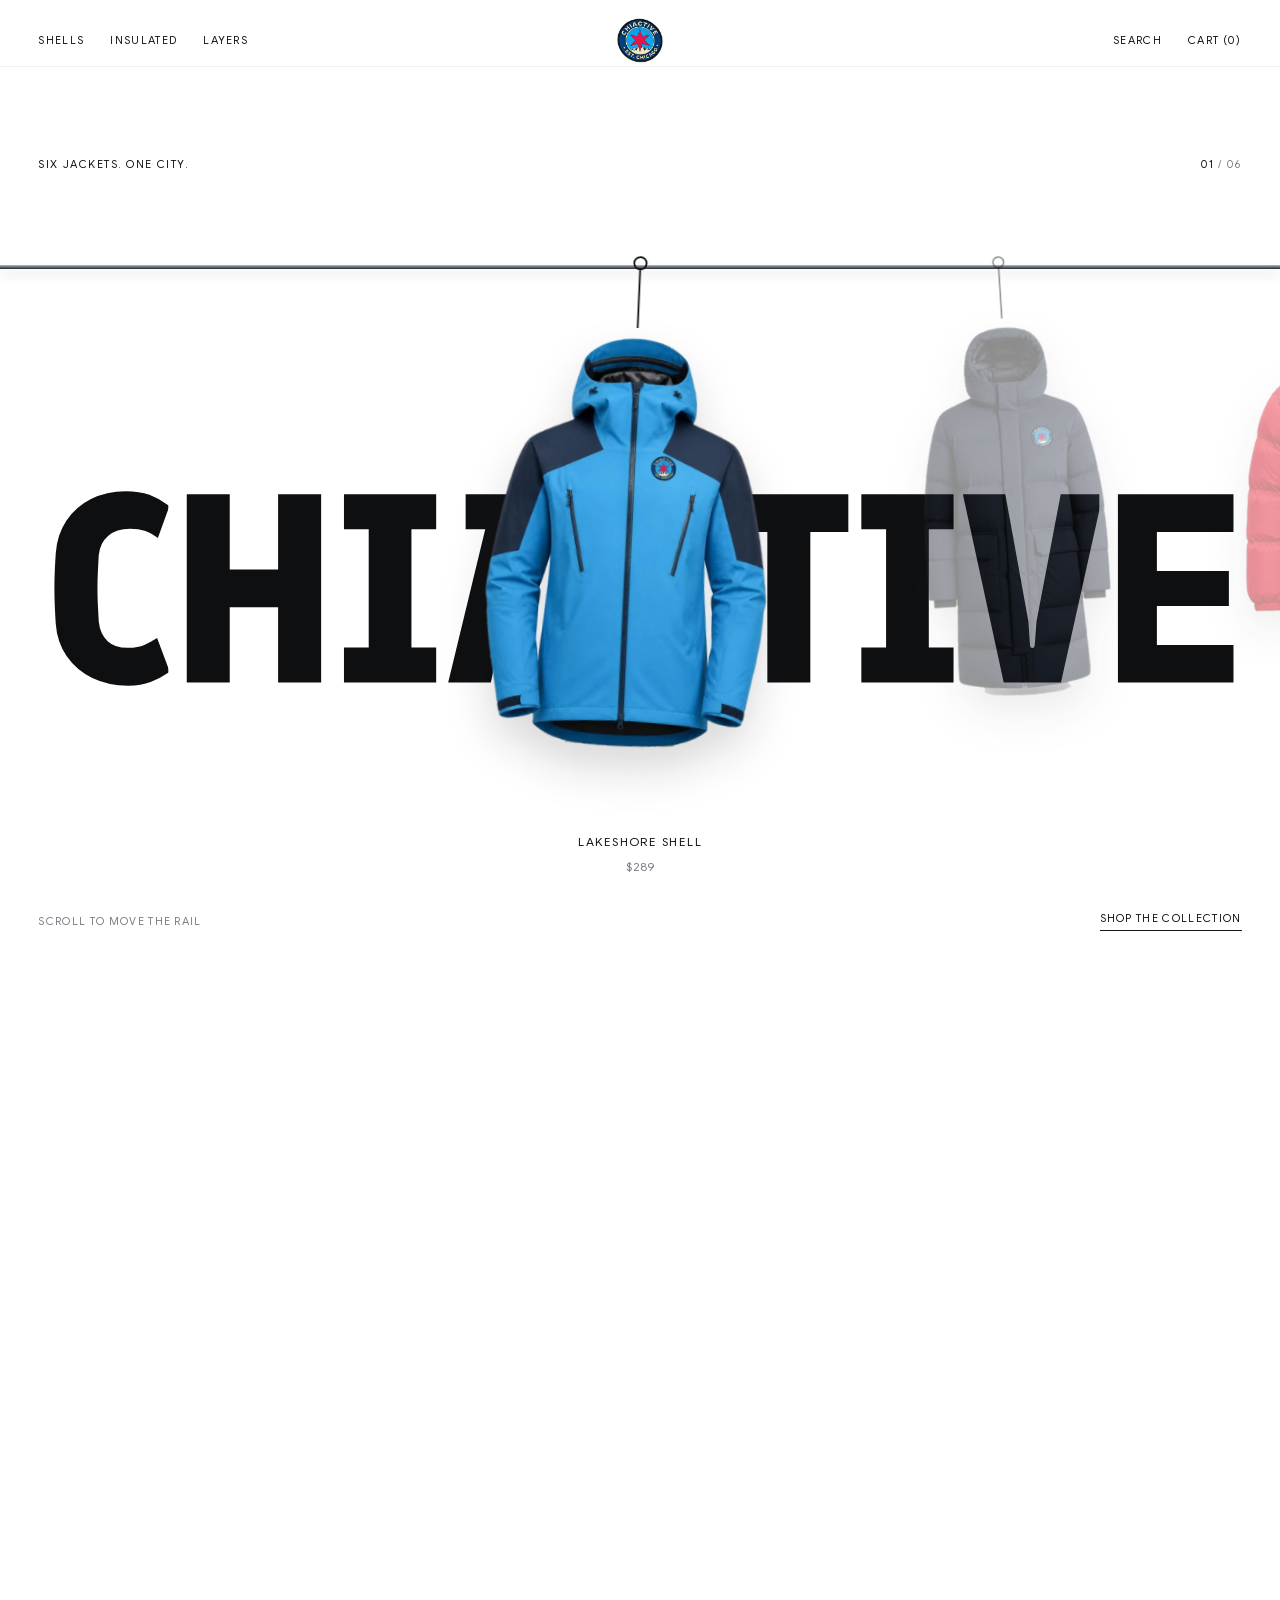
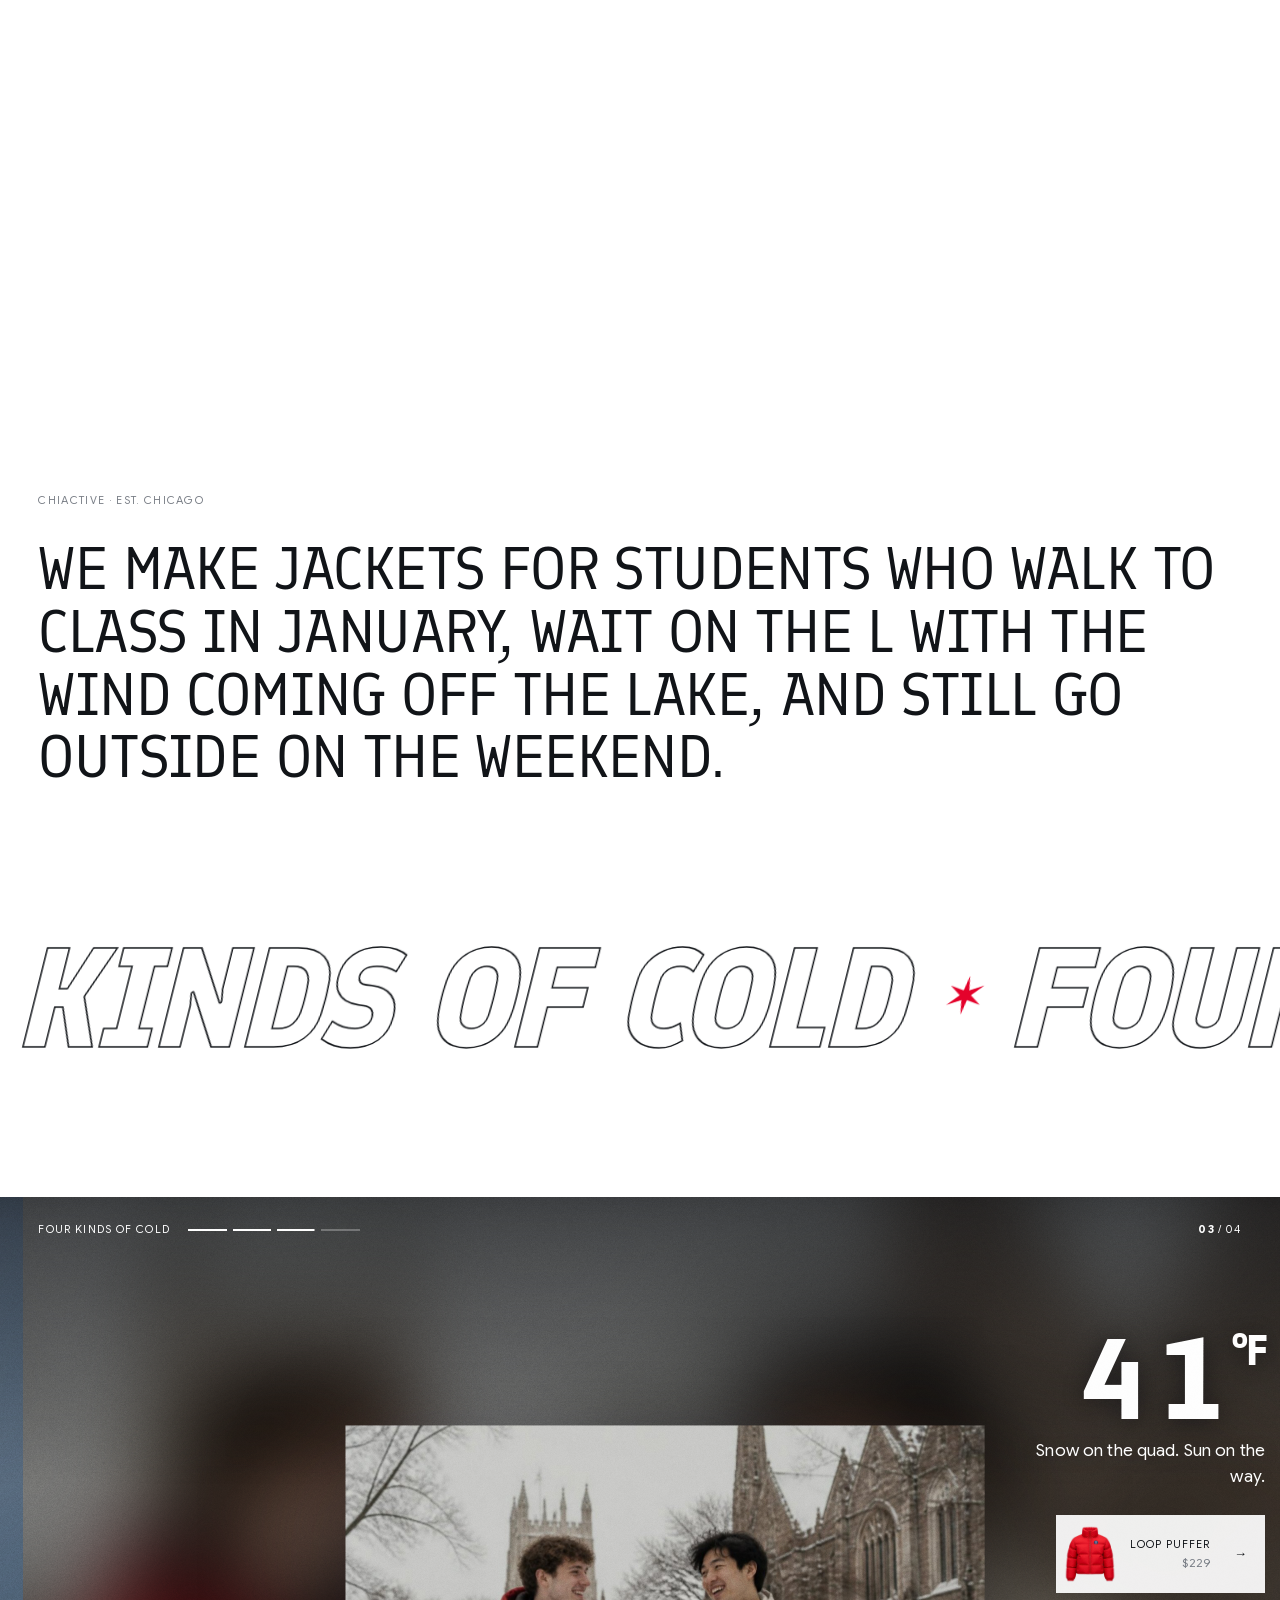
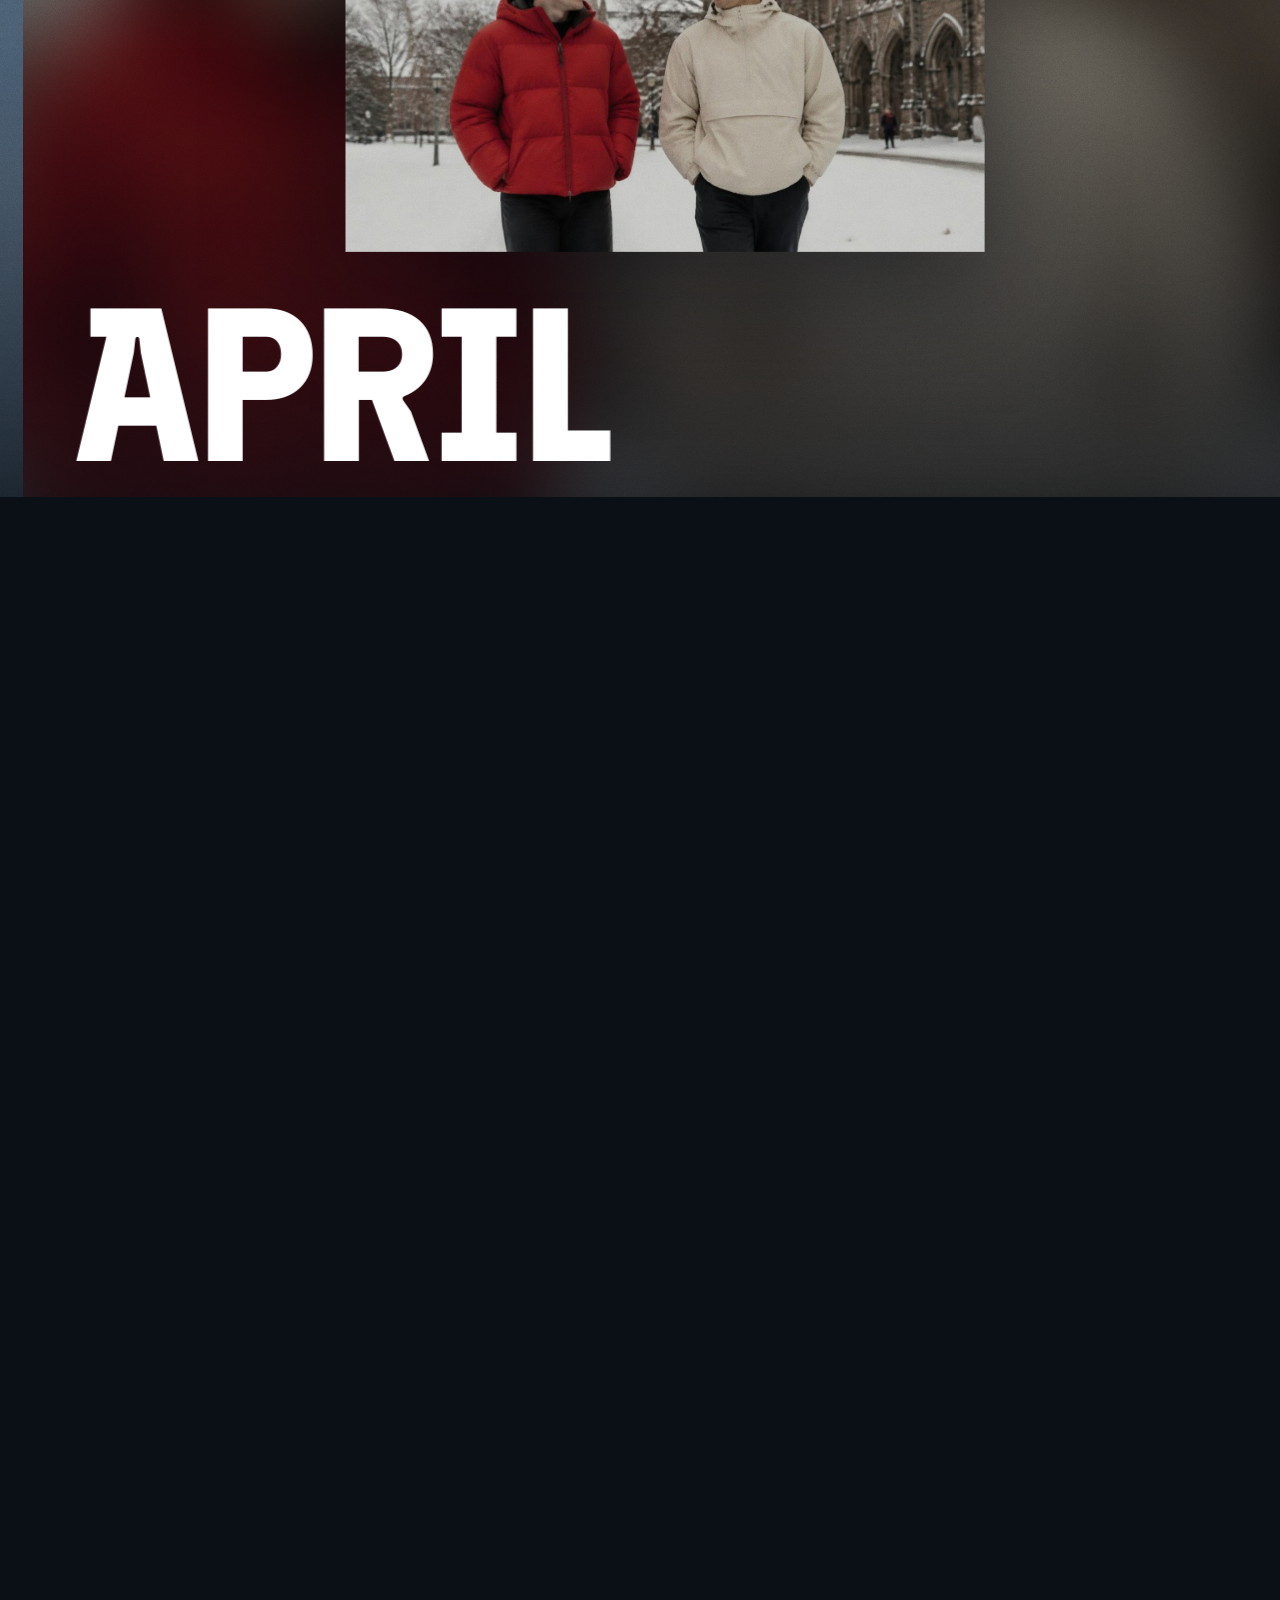
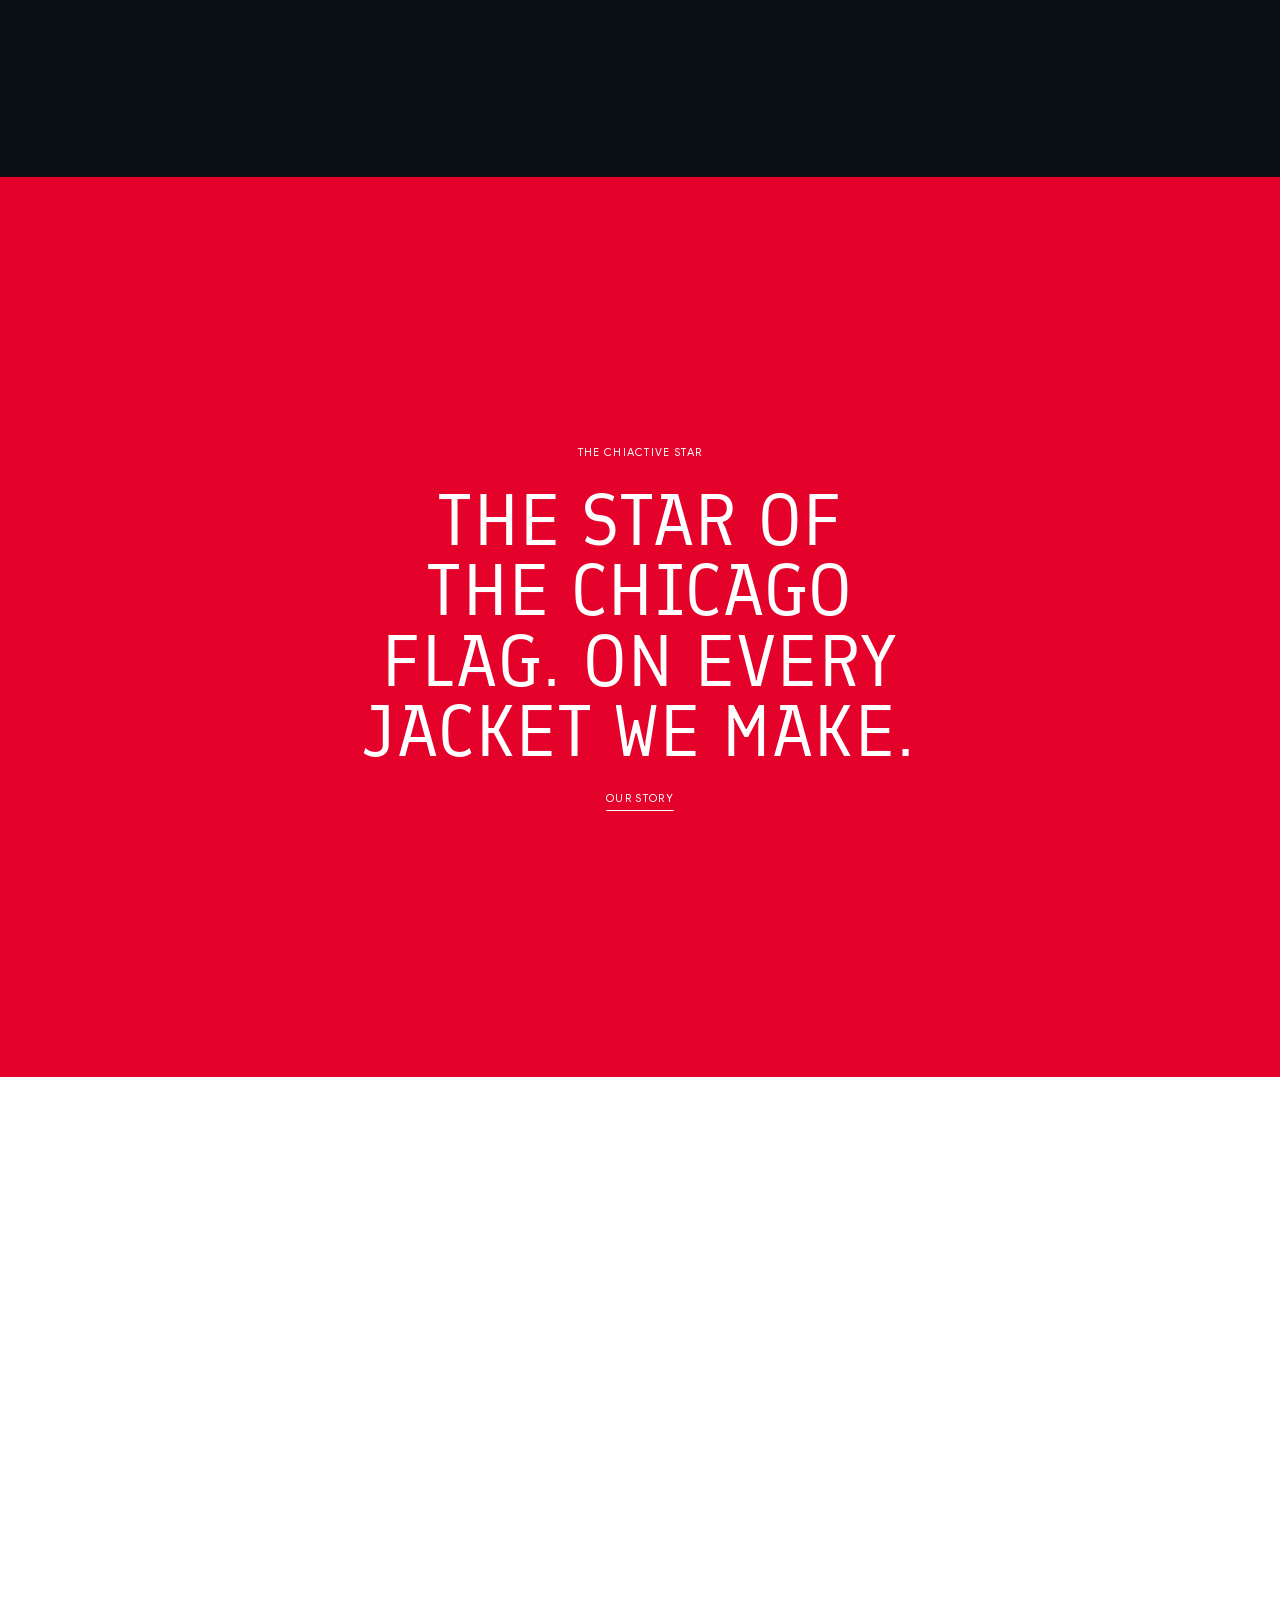
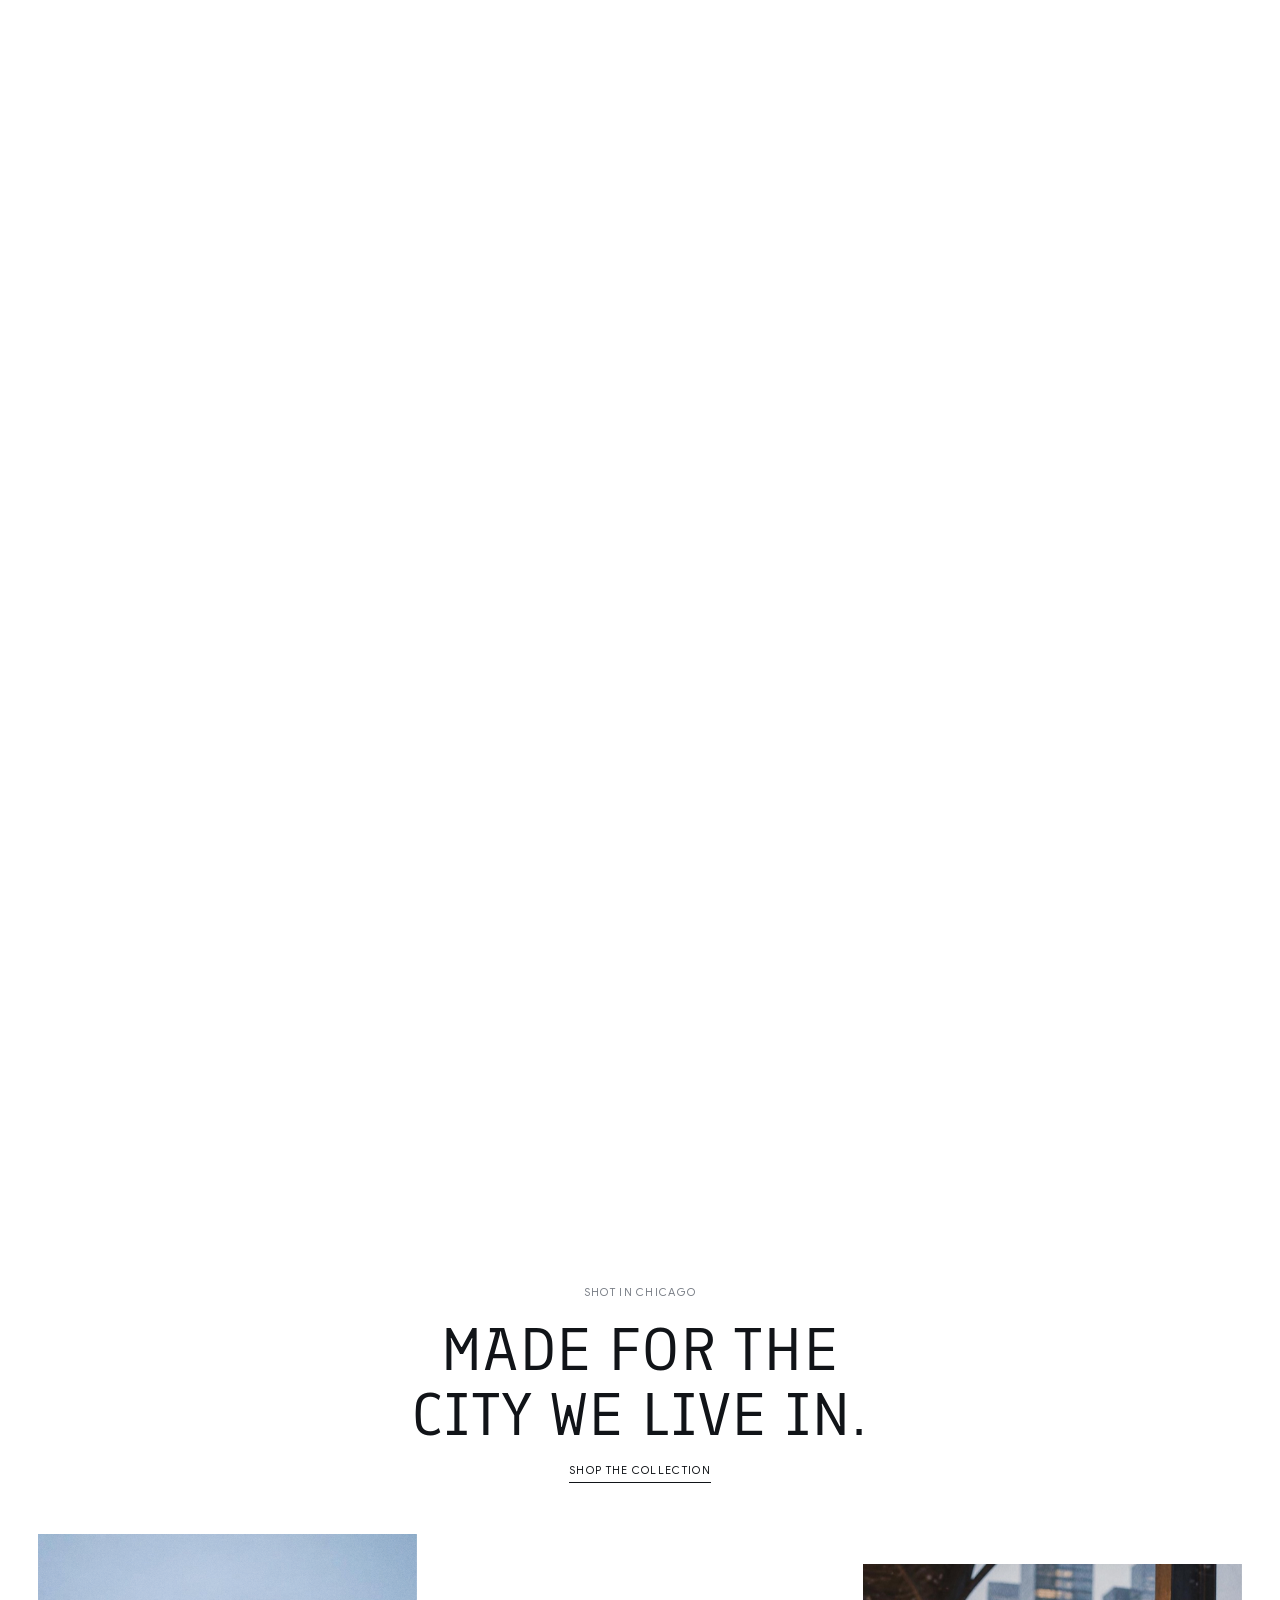
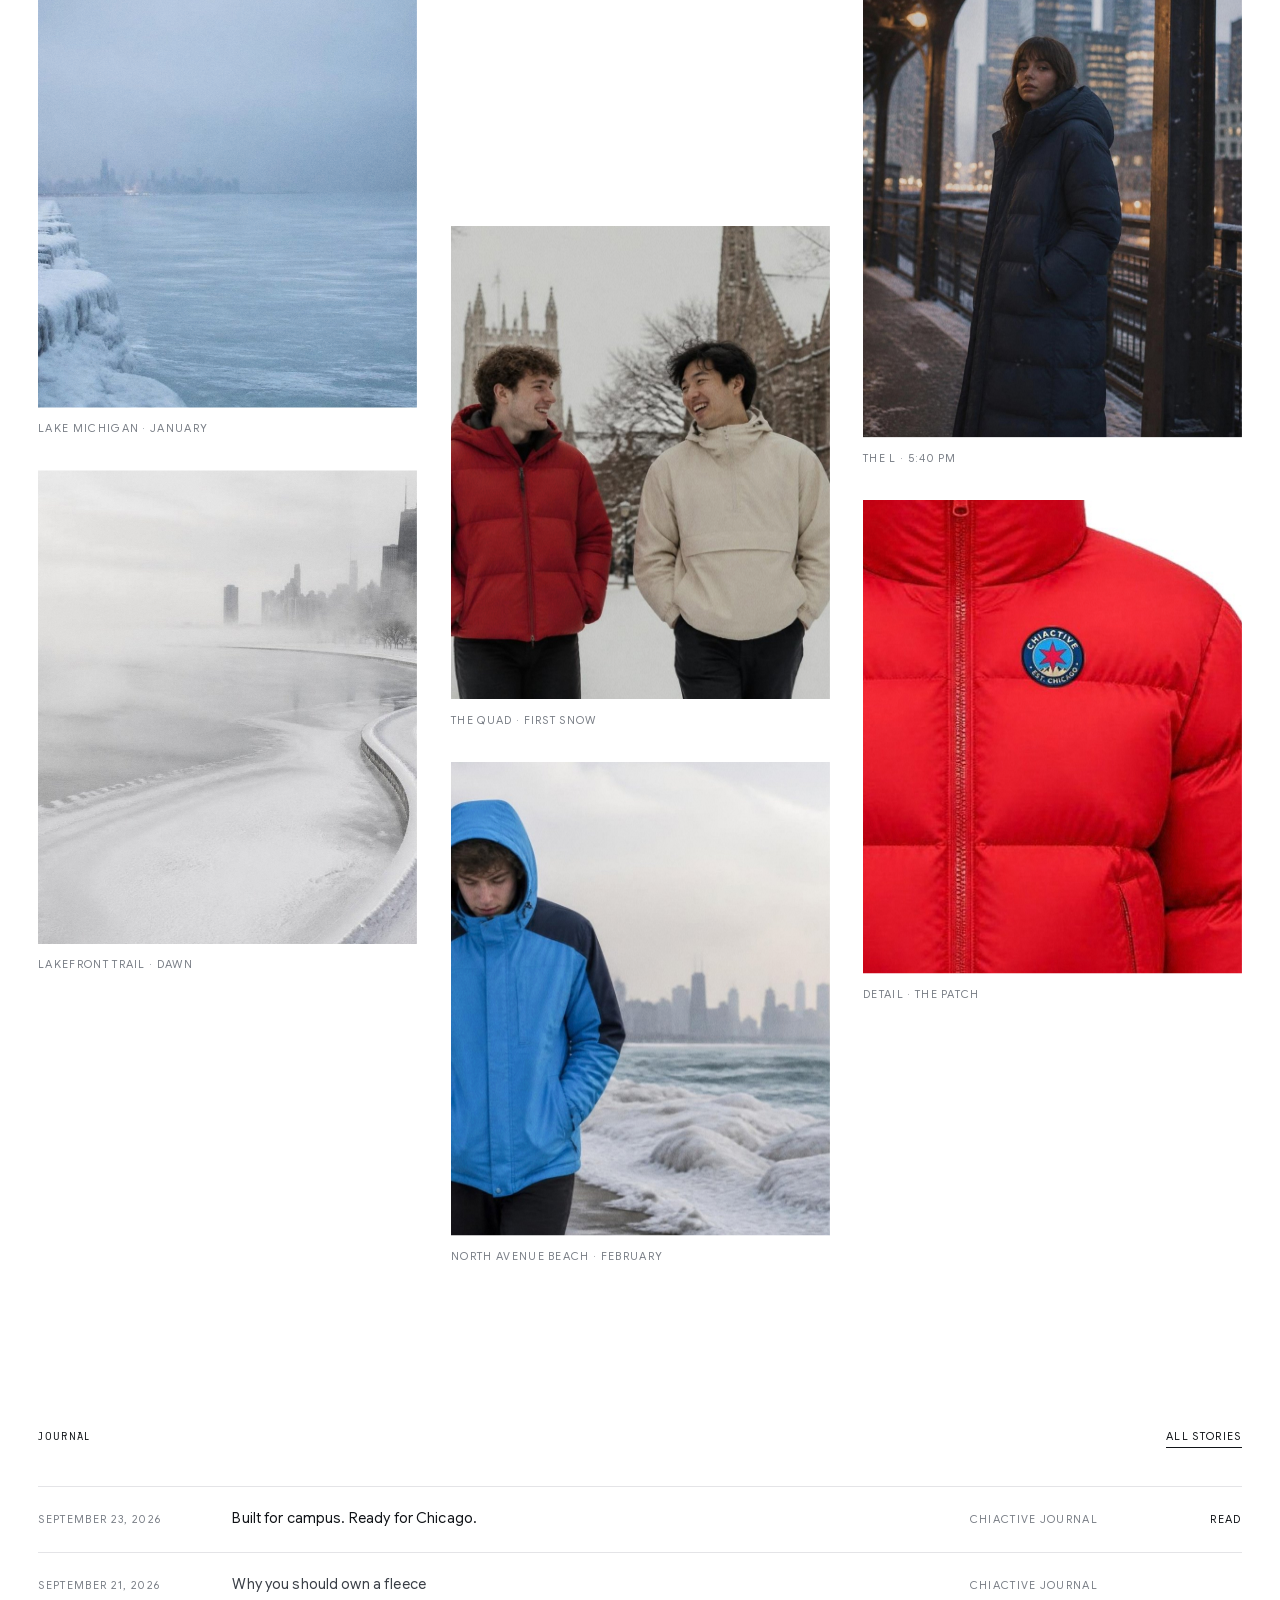
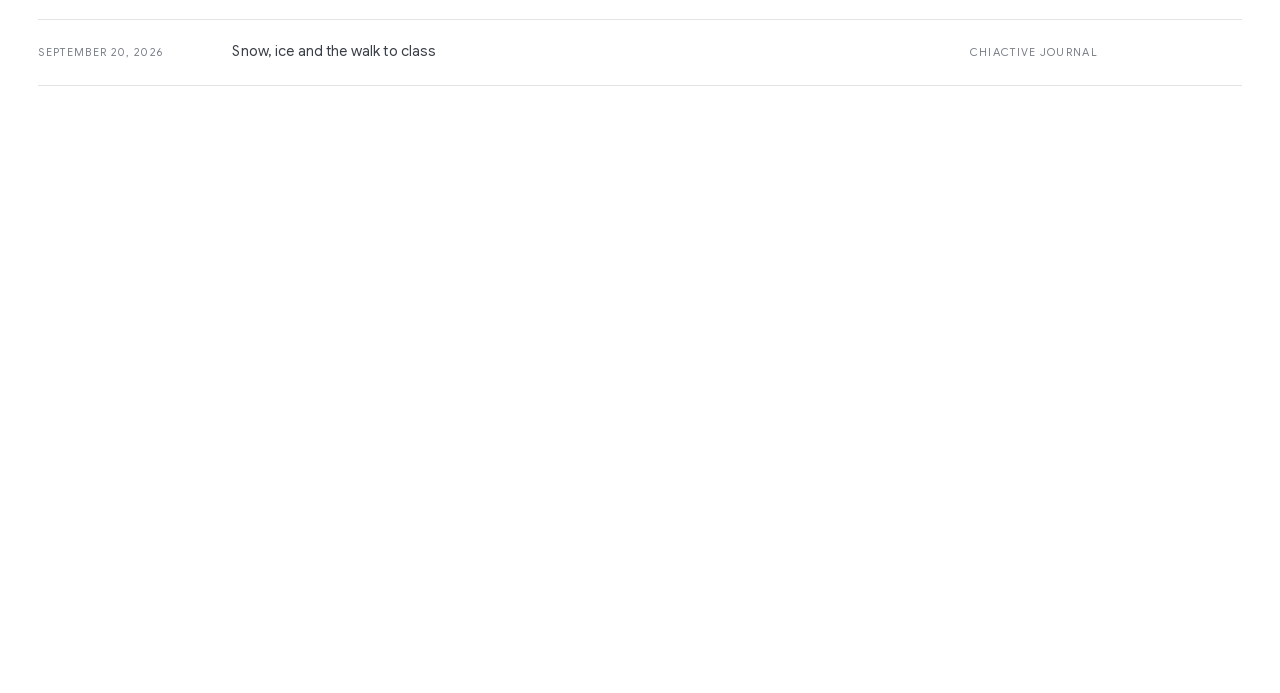
==== commit 640e9856: "Update site" ====
--- a/index.html
+++ b/index.html
@@ -13,8 +13,8 @@
 <meta property="og:description" content="ChiActive Collection 01: six jackets for the four-season city.">
 <meta property="og:image" content="https://myraune.github.io/chiactive/images/ai/og-image.jpg">
 <meta name="twitter:card" content="summary_large_image">
-<link rel="stylesheet" href="styles.css?v=c48">
-<link rel="preload" as="image" href="images/ai/cutouts/lakeshore-shell-hd.webp">
+<link rel="stylesheet" href="styles.css?v=c51">
+<link rel="preload" as="image" href="images/ai/cutouts/lakeshore-shell.webp">
 <script>/* Skip the loading screen after the first visit in this browser session. */
 try { if (sessionStorage.getItem('chiactive-loaded')) document.documentElement.classList.add('seen'); } catch (e) {}</script><style>
 .cx-edit { --e-bg: #E6E7E9; background: var(--e-bg); }
@@ -38,7 +38,6 @@
 @media (hover: none) { .e-view { display: none; } }
 @keyframes e-float { 50% { translate: 0 -8px; } }
 @keyframes e-shadow { 50% { transform: scaleX(.9); opacity: .75; } }
-@media (prefers-reduced-motion: reduce) { .e-float, .e-stage::after { animation: none; } }
 .e-stage img.on { opacity: 1; transform: none; }
 .e-hero { touch-action: pan-y; }
 .e-kicker { position: absolute; left: var(--gutter); top: 9%; font-size: 11px; letter-spacing: .3em; line-height: 2; text-transform: uppercase; }
@@ -117,30 +116,15 @@
 <div class="menu" id="menu" hidden><nav aria-label="Menu"><a href="shop.html">Shop</a><a href="shop.html#shells">Shells</a><a href="shop.html#insulated">Insulated</a><a href="shop.html#layers">Layers</a><a href="blog/index.html">Journal</a><a href="about.html">About</a></nav><div class="menu-sub"><a class="link" href="checkout.html">Checkout</a></div></div>
 
 <main id="main">
-  <section class="zip" data-zip aria-label="Unzip the Lakeshore Shell to enter Collection 01">
-    <div class="zip-pin">
-      <p class="zip-word" aria-hidden="true" data-split="chars" data-manual>CHIACTIVE</p>
-      <div class="zip-inside">
-        <div class="zi-head"><p class="small muted">Collection 01</p><h2>Six jackets. One city.</h2></div>
-        <div class="zi-row"><a class="zi-item" href="jackets/lakeshore-shell.html"><img src="images/ai/cutouts/lakeshore-shell.webp" alt="" loading="lazy" style="view-transition-name:jkt-lakeshore-shell"><b>Lakeshore Shell</b><span>$289</span></a><a class="zi-item" href="jackets/312-down-parka.html"><img src="images/ai/cutouts/312-down-parka.webp" alt="" loading="lazy" style="view-transition-name:jkt-312-down-parka"><b>312 Down Parka</b><span>$349</span></a><a class="zi-item" href="jackets/loop-puffer.html"><img src="images/ai/cutouts/loop-puffer.webp" alt="" loading="lazy" style="view-transition-name:jkt-loop-puffer"><b>Loop Puffer</b><span>$229</span></a><a class="zi-item" href="jackets/wacker-anorak.html"><img src="images/ai/cutouts/wacker-anorak.webp" alt="" loading="lazy" style="view-transition-name:jkt-wacker-anorak"><b>Wacker Anorak</b><span>$149</span></a><a class="zi-item" href="jackets/north-branch-fleece.html"><img src="images/ai/cutouts/north-branch-fleece.webp" alt="" loading="lazy" style="view-transition-name:jkt-north-branch-fleece"><b>North Branch Fleece</b><span>$139</span></a><a class="zi-item" href="jackets/night-line-shell.html"><img src="images/ai/cutouts/night-line-shell.webp" alt="" loading="lazy" style="view-transition-name:jkt-night-line-shell"><b>Night Line Shell</b><span>$199</span></a></div>
-        <a class="link zi-all" href="shop.html">Shop the collection</a>
-      </div>
-      <div class="zip-jacket"><img class="zip-photo" src="images/ai/cutouts/lakeshore-shell-hd.webp" alt="The Lakeshore Shell, zipped up"></div>
-      
-      <canvas class="zip-gl" aria-hidden="true"></canvas>
-      <img class="zip-badge" src="images/logo-badge.png" alt="" aria-hidden="true">
-      <button class="zip-pull" type="button" role="slider" aria-label="Zip pull: drag down to unzip" aria-valuemin="0" aria-valuemax="100" aria-valuenow="0"><svg viewBox="0 0 60 140" aria-hidden="true"><defs>
-        <linearGradient id="zpM" x1="0" x2="1"><stop offset="0" stop-color="#2A2F37"/><stop offset=".45" stop-color="#9AA1AA"/><stop offset=".6" stop-color="#C9CED4"/><stop offset="1" stop-color="#2A2F37"/></linearGradient>
-        <linearGradient id="zpT" x1="0" x2="1"><stop offset="0" stop-color="#151A22"/><stop offset=".5" stop-color="#2C3644"/><stop offset="1" stop-color="#151A22"/></linearGradient></defs>
-      <path d="M9 4 Q30 -3 51 4 L46 38 Q30 46 14 38 Z" fill="url(#zpM)"/>
-      <path d="M16 8 Q30 4 44 8" stroke="#fff" stroke-opacity=".5" stroke-width="1.5" fill="none"/>
-      <rect x="24" y="32" width="12" height="20" rx="4" fill="url(#zpM)"/>
-      <rect x="11" y="46" width="38" height="92" rx="19" fill="url(#zpT)"/>
-      <rect x="13.5" y="48.5" width="33" height="87" rx="16.5" fill="none" stroke="#fff" stroke-opacity=".18"/>
-      <rect x="22" y="56" width="16" height="22" rx="8" fill="#0B0F16" stroke="#9AA1AA" stroke-width="2"/>
-      <polygon points="30.00,91.00 32.15,96.28 37.79,95.50 34.30,100.00 37.79,104.50 32.15,103.72 30.00,109.00 27.85,103.72 22.21,104.50 25.70,100.00 22.21,95.50 27.85,96.28" fill="#E4022B"/></svg></button>
-      <span class="zip-hint" aria-hidden="true">Pull to enter</span>
-      <p class="zip-cue small">Scroll or pull to unzip</p>
+  <section class="rk" data-rack aria-label="Collection 01 on the rail">
+    <div class="rk-pin" data-stage>
+      <p class="rk-word" aria-hidden="true" data-split="chars" data-manual>CHIACTIVE</p>
+      <h1 class="rk-title">Six jackets. One city.</h1>
+      <p class="rk-count small" aria-hidden="true"><b data-rk-n>01</b> / 06</p>
+      <div class="rk-rail" aria-hidden="true"></div>
+      <ul class="rk-track"><li class="rk-item" style="--i:0"><a href="jackets/lakeshore-shell.html" aria-label="Lakeshore Shell, $289"><span class="rk-drop"><span class="rk-sway"><svg class="rk-hook" viewBox="0 0 28 70" aria-hidden="true"><circle cx="14" cy="7" r="6" fill="none" stroke="#0E0F11" stroke-width="1.7"/><path d="M14 13V70" stroke="#0E0F11" stroke-width="1.7" fill="none"/></svg><img src="images/ai/cutouts/lakeshore-shell.webp" alt="Lakeshore Shell" style="--ar:0.709;view-transition-name:jkt-lakeshore-shell" decoding="async"></span></span><span class="rk-cap"><b>Lakeshore Shell</b><i>$289</i></span></a></li><li class="rk-item" style="--i:1"><a href="jackets/312-down-parka.html" aria-label="312 Down Parka, $349"><span class="rk-drop"><span class="rk-sway"><svg class="rk-hook" viewBox="0 0 28 70" aria-hidden="true"><circle cx="14" cy="7" r="6" fill="none" stroke="#0E0F11" stroke-width="1.7"/><path d="M14 13V70" stroke="#0E0F11" stroke-width="1.7" fill="none"/></svg><img src="images/ai/cutouts/312-down-parka.webp" alt="312 Down Parka" style="--ar:0.527;view-transition-name:jkt-312-down-parka" decoding="async"></span></span><span class="rk-cap"><b>312 Down Parka</b><i>$349</i></span></a></li><li class="rk-item" style="--i:2"><a href="jackets/loop-puffer.html" aria-label="Loop Puffer, $229"><span class="rk-drop"><span class="rk-sway"><svg class="rk-hook" viewBox="0 0 28 70" aria-hidden="true"><circle cx="14" cy="7" r="6" fill="none" stroke="#0E0F11" stroke-width="1.7"/><path d="M14 13V70" stroke="#0E0F11" stroke-width="1.7" fill="none"/></svg><img src="images/ai/cutouts/loop-puffer.webp" alt="Loop Puffer" style="--ar:0.885;view-transition-name:jkt-loop-puffer" decoding="async"></span></span><span class="rk-cap"><b>Loop Puffer</b><i>$229</i></span></a></li><li class="rk-item" style="--i:3"><a href="jackets/wacker-anorak.html" aria-label="Wacker Anorak, $149"><span class="rk-drop"><span class="rk-sway"><svg class="rk-hook" viewBox="0 0 28 70" aria-hidden="true"><circle cx="14" cy="7" r="6" fill="none" stroke="#0E0F11" stroke-width="1.7"/><path d="M14 13V70" stroke="#0E0F11" stroke-width="1.7" fill="none"/></svg><img src="images/ai/cutouts/wacker-anorak.webp" alt="Wacker Anorak" style="--ar:0.736;view-transition-name:jkt-wacker-anorak" decoding="async"></span></span><span class="rk-cap"><b>Wacker Anorak</b><i>$149</i></span></a></li><li class="rk-item" style="--i:4"><a href="jackets/north-branch-fleece.html" aria-label="North Branch Fleece, $139"><span class="rk-drop"><span class="rk-sway"><svg class="rk-hook" viewBox="0 0 28 70" aria-hidden="true"><circle cx="14" cy="7" r="6" fill="none" stroke="#0E0F11" stroke-width="1.7"/><path d="M14 13V70" stroke="#0E0F11" stroke-width="1.7" fill="none"/></svg><img src="images/ai/cutouts/north-branch-fleece.webp" alt="North Branch Fleece" style="--ar:0.795;view-transition-name:jkt-north-branch-fleece" decoding="async"></span></span><span class="rk-cap"><b>North Branch Fleece</b><i>$139</i></span></a></li><li class="rk-item" style="--i:5"><a href="jackets/night-line-shell.html" aria-label="Night Line Shell, $199"><span class="rk-drop"><span class="rk-sway"><svg class="rk-hook" viewBox="0 0 28 70" aria-hidden="true"><circle cx="14" cy="7" r="6" fill="none" stroke="#0E0F11" stroke-width="1.7"/><path d="M14 13V70" stroke="#0E0F11" stroke-width="1.7" fill="none"/></svg><img src="images/ai/cutouts/night-line-shell.webp" alt="Night Line Shell" style="--ar:0.696;view-transition-name:jkt-night-line-shell" decoding="async"></span></span><span class="rk-cap"><b>Night Line Shell</b><i>$199</i></span></a></li></ul>
+      <p class="rk-hint small" aria-hidden="true">Scroll to move the rail</p>
+      <a class="link rk-all" href="shop.html" data-magnetic>Shop the collection</a>
     </div>
   </section>
 
@@ -202,9 +186,9 @@
   <div><h2>ChiActive</h2><ul><li><a href="about.html">About</a></li><li><a href="blog/index.html">Journal</a></li><li><a href="checkout.html">Checkout</a></li></ul></div>
   <p class="ftr-word" aria-hidden="true" data-split="chars">CHIACTIVE</p>
 </footer>
-<script src="js/products.js?v=c48"></script>
-<script src="js/main.js?v=c48"></script>
-<script src="js/motion.js?v=c48"></script>
+<script src="js/products.js?v=c51"></script>
+<script src="js/main.js?v=c51"></script>
+<script src="js/motion.js?v=c51"></script>
 <script>
 /* Loading screen: the logo with a light beam, until the hero jackets have loaded; then the curtain lifts.
    Shows at least 1.7s (one full sweep of the beam), at most 5s if an image is slow. */
@@ -212,7 +196,7 @@
   const el = document.querySelector('.loader');
   const ready = () => document.documentElement.classList.add('cx-ready');
   if (!el || document.documentElement.classList.contains('seen')) { requestAnimationFrame(ready); setTimeout(ready, 400); return; }   // the timer backs up rAF in background tabs
-  const imgs = [...document.querySelectorAll('.zip-jacket img, .e-stage img')];
+  const imgs = [...document.querySelectorAll('.rk-item img')];
   const start = performance.now();
   let loaded = 0, finished = false;
   const set = () => {};
@@ -227,7 +211,7 @@
   setTimeout(finish, 5000);
 })();
 </script>
-<script src="js/zip.js?v=c48"></script>
-<script src="js/home.js?v=c48"></script>
+<script src="js/rack.js?v=c51"></script>
+<script src="js/home.js?v=c51"></script>
 </body>
 </html>
--- a/styles.css
+++ b/styles.css
@@ -283,22 +283,18 @@
 .ftr-tag { font: 400 1.3rem/1.15 var(--font-head); text-transform: uppercase; max-width: 16ch; margin-bottom: 12px; }
 .ftr-note { color: var(--muted); max-width: 34ch; }
 
-/* ---------- Load-in: the hero settles in slowly ---------- */
-@media (prefers-reduced-motion: no-preference) {
+@media all {
   .hero img { animation: settle 2.4s var(--ease) both; }
   .hero-cap, .hero-meta { animation: rise 1.4s .5s var(--ease) both; }
   @keyframes settle { from { opacity: 0; transform: scale(1.06); } }
-  @keyframes rise { from { opacity: 0; transform: translateY(12px); } }
-}
-
-/* ---------- Responsive ---------- */
+  @keyframes rise { from { opacity: 0; transform: translateY(12px); } }}
+
 @media (max-width: 1100px) {
   .grid.four { grid-template-columns: repeat(2, minmax(0, 1fr)); }
   .pdp { grid-template-columns: minmax(0, 7fr) minmax(280px, 5fr); }
   .pdp-story { grid-column: 1 / -1; grid-row: 2; grid-template-columns: 1fr; }
   .pdp-story .back { display: none; }
-  .pdp-thumbs { position: static; grid-template-columns: repeat(auto-fill, 64px); order: 2; }
-}
+  .pdp-thumbs { position: static; grid-template-columns: repeat(auto-fill, 64px); order: 2; }}
 @media (max-width: 800px) {
   .hdr-nav a { display: none; }
   .menu-btn { display: inline-block; }
@@ -312,10 +308,7 @@
   .summary { position: static; order: -1; }
   .ftr { grid-template-columns: 1fr 1fr; }
   .ftr > :first-child { grid-column: 1 / -1; }
-  .form fieldset { grid-template-columns: 1fr; }
-}
-/* Reduced motion follows the site's own switch (js/motion.js sets .cx-still), so a visitor who turns motion on gets it all. */
-.cx-still *, .cx-still *::before, .cx-still *::after { transition-duration: .01ms !important; animation: none !important; }
+  .form fieldset { grid-template-columns: 1fr; }}
 
 /* Quiet 16:9 campaign band (homepage) */
 .wide-quiet { aspect-ratio: 1680 / 944; margin-top: clamp(80px, 10vw, 160px); }
@@ -344,14 +337,13 @@
   .e-hdr .menu-btn { display: inline-block; }
   .e-logo { font-size: 20px; }
   .e-tools { gap: 14px; }
-  .e-tools [data-open-search] { display: none; }
-}
+  .e-tools [data-open-search] { display: none; }}
 
 /* Centered patch logo in the header, like Canada Goose's badge */
 .e-badge { display: block; line-height: 0; }
 .e-badge img { width: 46px; height: 46px; transition: transform .9s var(--ease); }
 .e-badge:hover img { transform: rotate(-12deg); }
-@media (max-width: 800px) { .e-badge img { width: 38px; height: 38px; } }
+@media (max-width: 800px) { .e-badge img { width: 38px; height: 38px; }}
 
 /* ---------- Loading screen (homepage, first visit per session) ---------- */
 .loader { position: fixed; inset: 0; z-index: 100; display: grid; place-items: center; background: var(--studio); transition: transform 1.2s var(--ease), visibility 0s 1.2s; animation: loader-failsafe .01s 6s forwards; }
@@ -365,7 +357,6 @@
 .loader.done .loader-in { opacity: 0; transform: translateY(-20px); transition: opacity .5s var(--ease), transform .8s var(--ease); }
 @keyframes loader-badge { from { opacity: 0; transform: rotate(-120deg) scale(.7); } }
 @keyframes loader-failsafe { to { visibility: hidden; opacity: 0; } }
-@media (prefers-reduced-motion: reduce) { .loader { transition: none; } }
 
 /* ---------- Loading screen v2: only the logo, a light beam sweeps across it ---------- */
 .loader-in, .loader-bar, .loader-row { display: none; }
@@ -408,12 +399,7 @@
   .pd-media { grid-auto-flow: column; grid-auto-columns: 100%; overflow-x: auto; scroll-snap-type: x mandatory; scrollbar-width: none; }
   .pd-media img { scroll-snap-align: start; }
   .pd-photo { aspect-ratio: 1136 / 1408; }
-  .pd-info { position: static; padding: 28px var(--gutter) 0; max-width: none; }
-}
-/* The beam is a slow light sweep, not movement: keep it even with reduced motion. */
-@media (prefers-reduced-motion: reduce) {
-  .loader .loader-logo::after { animation: beam 1.5s .35s cubic-bezier(.45, 0, .2, 1) infinite !important; }
-}
+  .pd-info { position: static; padding: 28px var(--gutter) 0; max-width: none; }}
 
 /* ---------- Shop v2: one slim sticky bar, then only photos, names and prices ---------- */
 .shop-bar { position: sticky; top: var(--header-h); z-index: 30; display: grid; grid-template-columns: 1fr auto 1fr; align-items: center; gap: 16px; padding: 18px var(--gutter); background: rgba(255,255,255,.94); backdrop-filter: blur(10px); -webkit-backdrop-filter: blur(10px); }
@@ -426,12 +412,11 @@
 @media (max-width: 800px) {
   .shop-bar { grid-template-columns: 1fr auto; }
   .shop-bar h1 { display: none; }
-  .shop-bar .chips { flex-wrap: nowrap; overflow-x: auto; scrollbar-width: none; gap: 18px; }
-}
+  .shop-bar .chips { flex-wrap: nowrap; overflow-x: auto; scrollbar-width: none; gap: 18px; }}
 
 /* One design only: footer has three columns now that the concept links are gone. */
 .ftr { grid-template-columns: 2fr 1fr 1fr; }
-@media (max-width: 800px) { .ftr { grid-template-columns: 1fr 1fr; } }
+@media (max-width: 800px) { .ftr { grid-template-columns: 1fr 1fr; }}
 
 /* Keep it white: header, homepage hero and loading screen on white instead of studio grey. */
 :root { --studio: #FFFFFF; }
@@ -454,9 +439,8 @@
 @media (hover: hover) {
   .card:hover .card-img .card-main { opacity: 0; transform: scale(.98); filter: none; }
   .card:hover .card-img .card-alt { opacity: 1; transform: none; }
-  .card:hover .quick, .card:focus-within .quick { opacity: 1; transform: none; }
-}
-@media (hover: none) { .quick, .card-alt { display: none; } }
+  .card:hover .quick, .card:focus-within .quick { opacity: 1; transform: none; }}
+@media (hover: none) { .quick, .card-alt { display: none; }}
 
 /* ---------- Quiet pages: About, Journal, article ----------
    Same slim sticky bar as the shop, then straight to the content. No breadcrumbs, no big titles. */
@@ -510,14 +494,13 @@
   .jr-t { grid-column: 1 / -1; order: -1; }
   .jr-go:empty { display: none; }
   .jr-by { justify-self: end; }
-  .jr-go:not(:empty) { display: none; }
-}
+  .jr-go:not(:empty) { display: none; }}
 
 /* Fixes: figures are full-bleed (browsers add 40px side margins by default),
    and the About lead line needs more weight than the column's body text. */
 figure { margin: 0; }
 .ab-text .ab-lead { font: 400 clamp(22px, 2.3vw, 32px)/1.15 var(--font-head); color: var(--ink); }
-@media (max-width: 800px) { .jr-list a .jr-t::after { content: " →"; } }
+@media (max-width: 800px) { .jr-list a .jr-t::after { content: " →"; }}
 
 /* ---------- Product page v2: everything you need above the fold ----------
    Gallery (thumbnails + one large photo) left, buy panel right, then Anatomy, campaign, related. */
@@ -584,9 +567,7 @@
   .pi { position: static; padding: 24px var(--gutter) 0; }
   .anat-body { grid-template-columns: 1fr; }
   .anat-fig { width: min(100%, calc(62svh * (var(--ar)))); }
-  .hs { width: 26px; height: 26px; margin: -13px 0 0 -13px; }
-}
-@media (prefers-reduced-motion: reduce) { .buybar { transition: none; } }
+  .hs { width: 26px; height: 26px; margin: -13px 0 0 -13px; }}
 
 /* Checkout: the shop's slim bar, numbered steps, underline-only fields, no grey boxes. */
 .co .checkout { grid-template-columns: minmax(0, 1fr) minmax(300px, 400px); gap: clamp(32px, 7vw, 120px); padding: clamp(24px, 4vw, 56px) var(--gutter) clamp(80px, 10vw, 140px); }
@@ -601,65 +582,11 @@
 .co .summary { padding: 0; background: none; gap: 16px; }
 .co .summary h2 { padding-bottom: 14px; border-bottom: 1px solid var(--line); }
 .co .done { justify-items: center; text-align: center; margin: 0 auto; padding: clamp(80px, 12vw, 160px) var(--gutter); }
-@media (max-width: 800px) { .co .checkout { grid-template-columns: 1fr; } }
+@media (max-width: 800px) { .co .checkout { grid-template-columns: 1fr; }}
 .co .summary { top: calc(var(--header-h) + 76px); }
 .co .ship-note { margin: 0; font-size: 12px; color: var(--muted); }
 .co .ship-note:empty { display: none; }
-
-/* ---------- Unzip intro (homepage, animated by js/zip.js) ----------
-   A tall section with a pinned stage: the scroll distance is what drives the zip. */
-.zip { position: relative; height: 420vh; background: #fff; }
-.zip-pin { position: sticky; top: var(--header-h); height: calc(100svh - var(--header-h)); overflow: hidden; }
-.zip-word { position: absolute; left: 50%; top: 50%; margin: 0; transform: translate(-50%, -54%); font: 700 21vw/.8 var(--font-head); letter-spacing: -.035em; color: #0E0F11; white-space: nowrap; pointer-events: none; will-change: transform, opacity; }
-.zip-jacket { position: absolute; left: 50%; bottom: 4%; height: 86%; aspect-ratio: 780 / 1100; transform: translateX(-50%); z-index: 2; }
-.zip-cam { position: absolute; inset: 0; perspective: 1600px; will-change: transform; }
-.zj { position: absolute; inset: 0; width: 100%; height: 100%; object-fit: contain; will-change: transform, clip-path; user-select: none; -webkit-user-drag: none; }
-/* The lining: only visible inside the jacket's outline, so it shows through the opening zip. */
-.zip-lining { position: absolute; inset: 0; -webkit-mask-size: 100% 100%; mask-size: 100% 100%; -webkit-mask-repeat: no-repeat; mask-repeat: no-repeat;
-  background-color: #E8EBEF;
-  background-image:
-    linear-gradient(90deg, transparent 38%, rgba(14, 15, 17, .22) 50%, transparent 62%),
-    repeating-linear-gradient(45deg, rgba(14, 15, 17, .07) 0 1px, transparent 1px 18px),
-    repeating-linear-gradient(-45deg, rgba(14, 15, 17, .07) 0 1px, transparent 1px 18px),
-    radial-gradient(ellipse 60% 40% at 50% 30%, rgba(255, 255, 255, .8), transparent 70%);
-  transform-origin: 50% 46%; will-change: transform, opacity; }
-.zip-label { position: absolute; left: 50%; top: 15%; transform: translateX(-50%); display: grid; gap: 2px; padding: 6px 10px 7px; background: var(--secondary); color: #fff; font-size: clamp(6px, .9vh, 9px); letter-spacing: .14em; text-transform: uppercase; text-align: center; white-space: nowrap; }
-.zip-label b { font: 700 clamp(9px, 1.5vh, 14px)/1 var(--font-head); letter-spacing: .08em; }
-.zip-pull { position: absolute; left: 50%; top: 12%; z-index: 3; width: 28px; height: 64px; margin: -6px 0 0 -14px; padding: 0; border: 0; background: none; cursor: grab; touch-action: none; filter: drop-shadow(0 4px 6px rgba(0, 0, 0, .25)); transition: scale .4s var(--ease); }
-.zip-pull:hover { scale: 1.08; }
-.zip-drag .zip-pull { cursor: grabbing; scale: 1.12; }
-.zip-pull svg { display: block; width: 100%; height: 100%; }
-.zip-hint { position: absolute; left: calc(100% + 14px); top: 22px; font-size: 10.5px; letter-spacing: .16em; text-transform: uppercase; white-space: nowrap; color: var(--ink); background: #fff; padding: 5px 9px; animation: zip-nudge 2.4s var(--ease) infinite; }
-.zip-hint::before { content: ""; position: absolute; right: 100%; top: 50%; width: 10px; border-top: 1px solid var(--ink); }
 @keyframes zip-nudge { 50% { transform: translateY(5px); } }
-.zip-cue { position: absolute; left: 50%; bottom: 18px; transform: translateX(-50%); margin: 0; color: var(--muted); z-index: 3; }
-/* Inside: Collection 01, which rises out of the lining. */
-.zip-inside { position: absolute; inset: 0; z-index: 4; display: grid; align-content: center; justify-items: center; gap: clamp(18px, 3.5vh, 40px); padding: 0 var(--gutter); pointer-events: none; }
-.zip-in .zip-inside { pointer-events: auto; }
-.zi-head { display: grid; gap: 10px; justify-items: center; text-align: center; opacity: 0; }
-.zi-head h2 { font-size: clamp(26px, 3.6vw, 52px); }
-.zi-row { display: grid; grid-template-columns: repeat(6, minmax(0, 1fr)); gap: clamp(10px, 2.4vw, 40px); width: min(1320px, 100%); }
-.zi-item { display: grid; gap: 4px; justify-items: center; text-align: center; text-decoration: none; color: var(--ink); opacity: 0; }
-.zi-item img { width: 100%; height: clamp(150px, 34vh, 380px); object-fit: contain; object-position: 50% 100%; margin-bottom: 10px; transition: transform .8s var(--ease); }
-.zi-item:hover img { transform: translateY(-8px); }
-.zi-item b { font-weight: 400; font-size: 11px; letter-spacing: .1em; text-transform: uppercase; }
-.zi-item span { font-size: 12px; color: var(--muted); }
-.zi-all { opacity: 0; }
-@media (max-width: 800px) {
-  .zip { height: 360vh; }
-  .zip-jacket { height: auto; width: min(84vw, calc((100svh - var(--header-h)) * .5)); bottom: 13%; }
-  .zip-word { top: 42%; }
-  .zip-hint { left: auto; right: calc(100% + 14px); }
-  .zip-hint::before { right: auto; left: 100%; }
-  .zi-row { grid-template-columns: repeat(3, minmax(0, 1fr)); row-gap: 18px; }
-  .zi-item img { height: clamp(90px, 16vh, 170px); }
-}
-/* Reduced motion: no pinning or unzipping; the collection is simply shown. */
-.zip-still { height: auto; }
-.zip-still .zip-pin { position: static; height: auto; overflow: visible; padding: clamp(48px, 8vw, 96px) 0; }
-.zip-still .zip-word, .zip-still .zip-jacket, .zip-still .zip-cue { display: none; }
-.zip-still .zip-inside { position: static; pointer-events: auto; }
-.zip-still .zi-head, .zip-still .zi-item, .zip-still .zi-all { opacity: 1; }
 
 /* =====================================================================================
    MOTION (js/motion.js) and the HOMEPAGE FILM (js/zip.js, js/home.js)
@@ -695,7 +622,6 @@
 ::view-transition-group(*) { animation-duration: .75s; animation-timing-function: cubic-bezier(.22, .61, .36, 1); }
 @keyframes vt-out { to { opacity: 0; transform: translateY(-12px); } }
 @keyframes vt-in { from { opacity: 0; transform: translateY(16px); } }
-@media (prefers-reduced-motion: reduce) { @view-transition { navigation: none; } }
 
 /* Footer curtain: the page lifts off a footer that waits underneath, with a giant wordmark. */
 #main { position: relative; z-index: 1; background: #fff; }
@@ -703,21 +629,6 @@
 .ftr-word { grid-column: 1 / -1; margin: clamp(24px, 4vw, 56px) 0 -.5vw; font: 700 20.4vw/.8 var(--font-head); letter-spacing: -.045em; text-align: center; white-space: nowrap; color: var(--ink); }
 #main > :last-child { margin-bottom: 0; }
 .home-ed #main { padding-bottom: clamp(80px, 10vw, 160px); }
-
-/* ---------- Unzip intro: full-height stage, zipper teeth, entrance choreography ---------- */
-.zip-pin { top: 0; height: 100svh; }
-.zj { position: absolute; inset: 0; }
-.zj img { display: block; width: 100%; height: 100%; object-fit: contain; user-select: none; -webkit-user-drag: none; }
-.zt { position: absolute; top: 12%; bottom: 8%; width: .9%; opacity: calc(var(--open, 0) * 8);
-  background: repeating-linear-gradient(180deg, #D7DBE0 0 1.5px, #3A4048 1.5px 3.5px); box-shadow: 0 0 6px rgba(0, 0, 0, .25); }
-.zj-lt .zt, .zj-lb .zt { left: 49.1%; }
-.zj-rt .zt, .zj-rb .zt { left: 50%; }
-.zip-word .sm { padding: .14em 0 .04em; margin: -.14em 0 -.04em; }
-.cx-motion .zip-word .si { transform: translate3d(0, 105%, 0); transition: transform 1.4s var(--ease) calc(var(--i) * 70ms + .1s); }
-.cx-ready .zip-word .si { transform: none; }
-.cx-motion .zip-jacket { translate: 0 9vh; opacity: 0; transition: translate 1.8s var(--ease) .45s, opacity 1.2s var(--ease) .45s; }
-.cx-ready .zip-jacket { translate: 0 0; opacity: 1; }
-.cx-motion .zip-cue { transition: translate 1s var(--ease) 1.4s; }
 
 /* ---------- Manifesto: the sentence lights up word by word ---------- */
 .mf { display: grid; gap: 28px; max-width: 1500px; margin: 0 auto; padding: clamp(120px, 16vw, 240px) var(--gutter) clamp(60px, 8vw, 120px); }
@@ -803,70 +714,20 @@
   .gl-cols { grid-template-columns: 1fr 1fr; }
   .gl-col:nth-child(3) { grid-column: 1 / -1; grid-template-columns: 1fr 1fr; margin-top: 0; }
   .gl-col:nth-child(2) { margin-top: 10vh; }
-  .mq span { -webkit-text-stroke-width: 1px; }
-}
-
-/* Reduce motion: no pinned scenes. Seasons stack vertically, the star scene shows the patch. */
-.cx-still .ss { height: auto; }
-.cx-still .ss-stage { position: static; height: auto; }
-.cx-still .ss-track { display: block; width: auto; }
-.cx-still .ss-panel { height: 90svh; }
-.cx-still .ss-media { left: 0; right: 0; }
-.cx-still .st { height: auto; }
-.cx-still .st-stage { position: static; height: auto; display: grid; place-items: center; padding: 100px var(--gutter); background: var(--accent); }
-.cx-still .st-cam, .cx-still .st-bg, .cx-still .st-svg, .cx-still .st-fig, .cx-still .st-look, .cx-still .st-notes { display: none; }
-.cx-still .st-final { position: static; opacity: 1; pointer-events: auto; }
+  .mq span { -webkit-text-stroke-width: 1px; }}
+
 /* Seasons: the product card sits under the temperature, and the text gets a soft shadow for bright skies. */
 .ss-info { text-shadow: 0 2px 24px rgba(8, 12, 18, .45); }
 .ss-chip { position: static; margin-top: 14px; text-shadow: none; }
 .ss-line { font-size: clamp(15px, 1.35vw, 20px); }
-@media (max-width: 800px) { .ss-chip { margin-top: 8px; } }
-
-/* Unzip intro v2 (WebGL): the jacket is drawn on a full-screen canvas; the pull rides on top. */
-.zip-jacket { top: 0; right: 0; bottom: 0; left: 0; width: auto; height: auto; aspect-ratio: auto; transform: none; }
-.zip-gl { position: absolute; inset: 0; width: 100%; height: 100%; }
-.zip-src { position: absolute; width: 1px; height: 1px; opacity: 0; pointer-events: none; }
-.zip-pull { left: 0; top: 0; margin: -8px 0 0 -14px; }
-.zip-still .zip-src { display: none; }
-
-/* Unzip intro v3: shot 1 is the product photo (or AI video frames), shots 2-3 are the macro zip
-   drawn on a full-screen WebGL canvas. Layers, back to front: wordmark, collection, photo, frames,
-   fabric canvas, pull. */
-.zip { height: 560vh; }
-.zip-word { z-index: 0; }
-.zip-inside { z-index: 1; opacity: 0; transform-origin: 50% 55%; }
-.zip-jacket { z-index: 2; pointer-events: none; }
-.zip-photo { position: absolute; left: 0; top: 0; max-width: none; transform-origin: 0 0; will-change: transform, opacity; user-select: none; }
-.zip-frames { position: absolute; inset: 0; z-index: 3; width: 100%; height: 100%; opacity: 0; }
-.zip-gl { z-index: 4; opacity: 0; pointer-events: none; }
-.zip-badge { position: absolute; width: 1px; height: 1px; opacity: 0; pointer-events: none; }
-.zip-pull { z-index: 5; width: 60px; height: 140px; margin: -24px 0 0 -30px; transform-origin: 30px 24px; filter: drop-shadow(0 8px 12px rgba(0, 0, 0, .35)); }
-.zip-hint { position: absolute; left: 0; top: 0; z-index: 5; pointer-events: none; animation: none; }
-.zip-hint::before { display: none; }
-.zip-cue { z-index: 5; }
-@media (max-width: 800px) { .zip { height: 480vh; } .zip-hint { display: none; } }
-
-/* Reduced motion, unzip intro: no fabric, no pull; Collection 01 is simply there. */
-.zip-still .zip-inside { opacity: 1; transform: none; }
-.zip-still .zip-pull, .zip-still .zip-hint, .zip-still .zip-gl, .zip-still .zip-photo, .zip-still .zip-frames, .zip-still .zip-badge { display: none; }
-
-/* The motion switch (only for visitors whose system asks for reduced motion). */
-.motion-switch { position: fixed; left: 16px; bottom: 16px; z-index: 60; padding: 10px 14px; border: 1px solid rgba(17, 20, 24, .12); background: rgba(255, 255, 255, .94); -webkit-backdrop-filter: blur(10px); backdrop-filter: blur(10px); color: var(--ink); font: 400 10.5px/1 var(--font-body); letter-spacing: .14em; text-transform: uppercase; cursor: pointer; transition: background .4s var(--ease); }
-.motion-switch:hover { background: #fff; }
+@media (max-width: 800px) { .ss-chip { margin-top: 8px; }}
 
 /* ---------- Fixes (audit 2026-10-05) ---------- */
 /* 1. The tilted jacket on the 404 page must not widen the page on phones. */
 .nf { overflow: hidden; }
-/* 2. The footer curtain only works when the footer fits on the screen; on low screens it just scrolls. */
-@media (max-height: 560px) { .ftr { position: relative; } }
+@media (max-height: 560px) { .ftr { position: relative; }}
 /* 4. Season texts clear the menu bar on low screens. */
-.ss-info { top: max(15vh, calc(var(--header-h) + 40px)); }
-/* 5. The motion switch: small and out of the way; while motion is on it lives in the footer. */
-.motion-switch { left: auto; right: 16px; bottom: 16px; padding: 8px 12px; font-size: 10px; opacity: .9; transition: opacity .4s var(--ease), transform .5s var(--ease); }
-.motion-switch.is-away { opacity: 0; transform: translateY(8px); pointer-events: none; }
-.ftr .motion-switch { position: static; justify-self: start; grid-column: 1 / -1; margin-top: 4px; padding: 0; border: 0; background: none; color: var(--muted); -webkit-backdrop-filter: none; backdrop-filter: none; opacity: 1; transform: none; pointer-events: auto; }
-.ftr .motion-switch:hover { color: var(--ink); background: none; }
-body:has(.buybar.show) > .motion-switch { bottom: 92px; }   /* stays clear of the product page's buy bar */
+.ss-info { top: max(15vh, calc(var(--header-h) + 40px)); }   /* stays clear of the product page's buy bar */
 
 /* ---------- Seasons v2: a blurred backdrop + the sharp photo in a frame at its real resolution ----------
    The AI photos are 1136-1680 px wide. Stretched full-bleed on a Retina screen they went soft, so the
@@ -885,6 +746,43 @@
 @media (max-width: 800px) {
   .ss-frame { translate: -50% -58%; }
   .ss-frame--land { width: 88vw; }
-  .ss-frame--port { height: 50vh; }
+  .ss-frame--port { height: 50vh; }}
+@media (max-width: 800px) { .ss-frame { top: 60%; translate: -50% -50%; } .ss-frame--port { height: 42vh; } .ss-frame--land { width: 84vw; }}
+/* ---------- The rail (homepage opening, js/rack.js) ----------
+   Six jackets hang from a metal rail in front of the giant wordmark; scrolling pulls the rail sideways. */
+.rk { --w: clamp(230px, 28vw, 420px); position: relative; height: 380vh; background: #fff; }
+.rk-pin { position: sticky; top: 0; height: 100svh; overflow: hidden; }
+.rk-word { position: absolute; left: 50%; top: 58%; margin: 0; transform: translate(-50%, -50%); font: 700 21vw/.8 var(--font-head); letter-spacing: -.035em; color: #0E0F11; white-space: nowrap; pointer-events: none; z-index: 0; will-change: transform; }
+.rk-word .sm { padding: .14em 0 .04em; margin: -.14em 0 -.04em; }
+.cx-motion .rk-word .si { transform: translate3d(0, 105%, 0); transition: transform 1.4s var(--ease) calc(var(--i) * 70ms + .1s); }
+.cx-ready .rk-word .si { transform: none; }
+.rk-title, .rk-count { position: absolute; top: calc(var(--header-h) + 24px); margin: 0; z-index: 3; font: 400 11px/1.4 var(--font-body); letter-spacing: .14em; text-transform: uppercase; }
+.rk-title { left: var(--gutter); }
+.rk-count { right: var(--gutter); color: var(--muted); }
+.rk-count b { color: var(--ink); font-weight: 400; }
+/* The rail itself: a brushed metal tube across the whole screen. */
+.rk-rail { position: absolute; left: 0; right: 0; top: 22vh; height: 4px; z-index: 1; background: linear-gradient(#B9BEC5, #5C636C 55%, #2B3037); box-shadow: 0 6px 12px rgba(14, 15, 17, .12); }
+.rk-track { position: absolute; left: 0; top: calc(22vh - 9px); z-index: 2; display: flex; margin: 0 0 0 calc(50vw - var(--w) / 2); padding: 0; list-style: none; will-change: transform; }
+.rk-item { position: relative; flex: 0 0 var(--w); width: var(--w); transform-origin: 50% 0; will-change: transform, opacity; }
+.rk-item a { display: block; color: var(--ink); text-decoration: none; }
+.rk-drop { display: block; }
+.cx-motion .rk-drop { opacity: 0; translate: 0 -16vh; transition: opacity .7s var(--ease) calc(var(--i) * 110ms + .5s), translate 1.5s var(--ease) calc(var(--i) * 110ms + .5s); }
+.cx-ready .rk-drop { opacity: 1; translate: 0 0; }
+.rk-sway { display: flex; flex-direction: column; align-items: center; transform-origin: 50% 9px; will-change: transform; }
+.rk-hook { display: block; width: auto; height: clamp(40px, 8vh, 76px); }
+.rk-sway img { display: block; width: auto; height: min(calc(var(--w) * .86 / var(--ar)), 50vh); margin-top: -3px; filter: drop-shadow(0 22px 22px rgba(14, 15, 17, .16)); user-select: none; -webkit-user-drag: none; }
+.rk-cap { position: absolute; left: 0; right: 0; top: 64vh; display: grid; gap: 3px; justify-items: center; text-align: center; }
+.rk-cap b { font-weight: 400; font-size: 12px; letter-spacing: .12em; text-transform: uppercase; background: linear-gradient(currentColor, currentColor) 50% 100% / 0 1px no-repeat; transition: background-size .5s var(--ease); padding-bottom: 3px; }
+.rk-item a:hover .rk-cap b, .rk-item a:focus-visible .rk-cap b { background-size: 100% 1px; }
+.rk-cap i { font-style: normal; font-size: 12px; color: var(--muted); }
+.rk-hint { position: absolute; left: var(--gutter); bottom: 4vh; margin: 0; z-index: 3; color: var(--muted); }
+.rk-all { position: absolute; right: var(--gutter); bottom: 4vh; z-index: 3; }
+@media (max-width: 800px) {
+  .rk { --w: 66vw; height: 340vh; }
+  .rk-word { top: 60%; }
+  .rk-rail { top: 18vh; }
+  .rk-track { top: calc(18vh - 9px); }
+  .rk-cap { top: 58vh; }
+  .rk-hint { display: none; }
+  .rk-all { left: 50%; right: auto; transform: translateX(-50%); }
 }
-@media (max-width: 800px) { .ss-frame { top: 60%; translate: -50% -50%; } .ss-frame--port { height: 42vh; } .ss-frame--land { width: 84vw; } }
